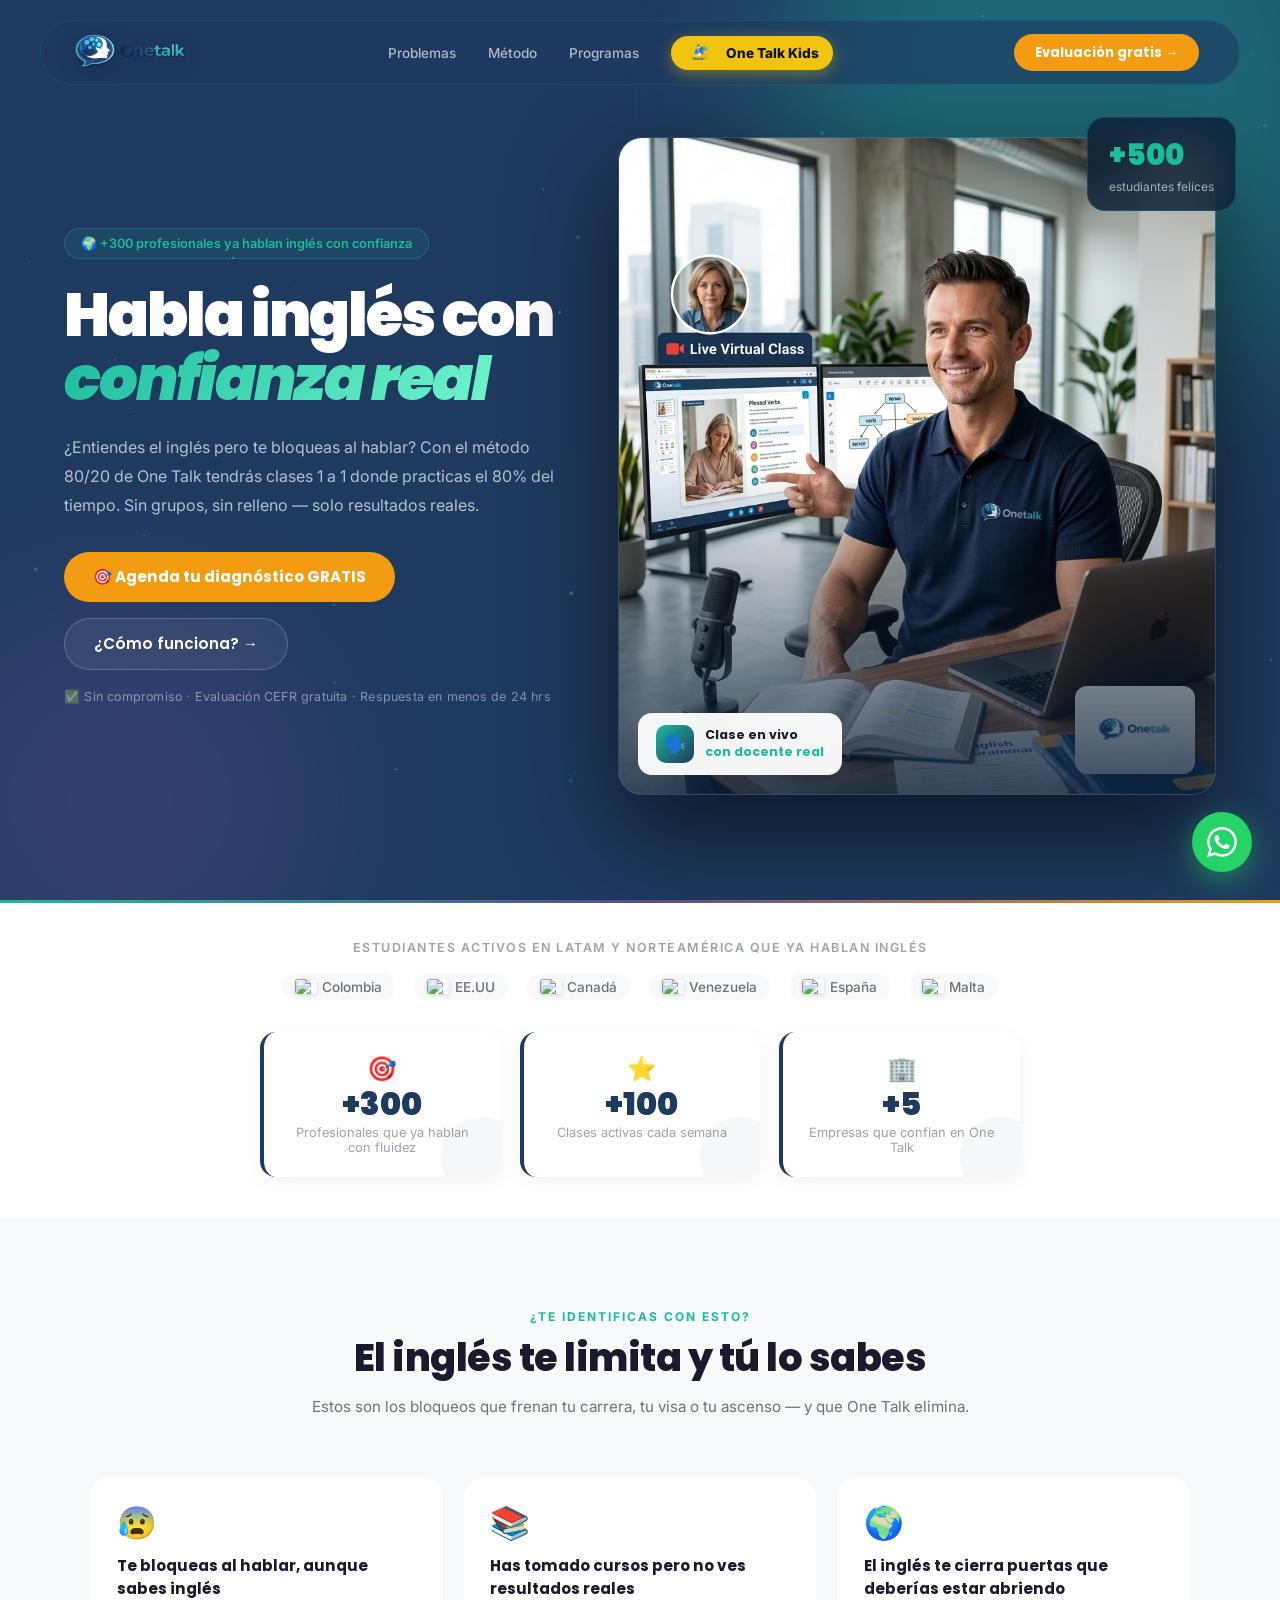
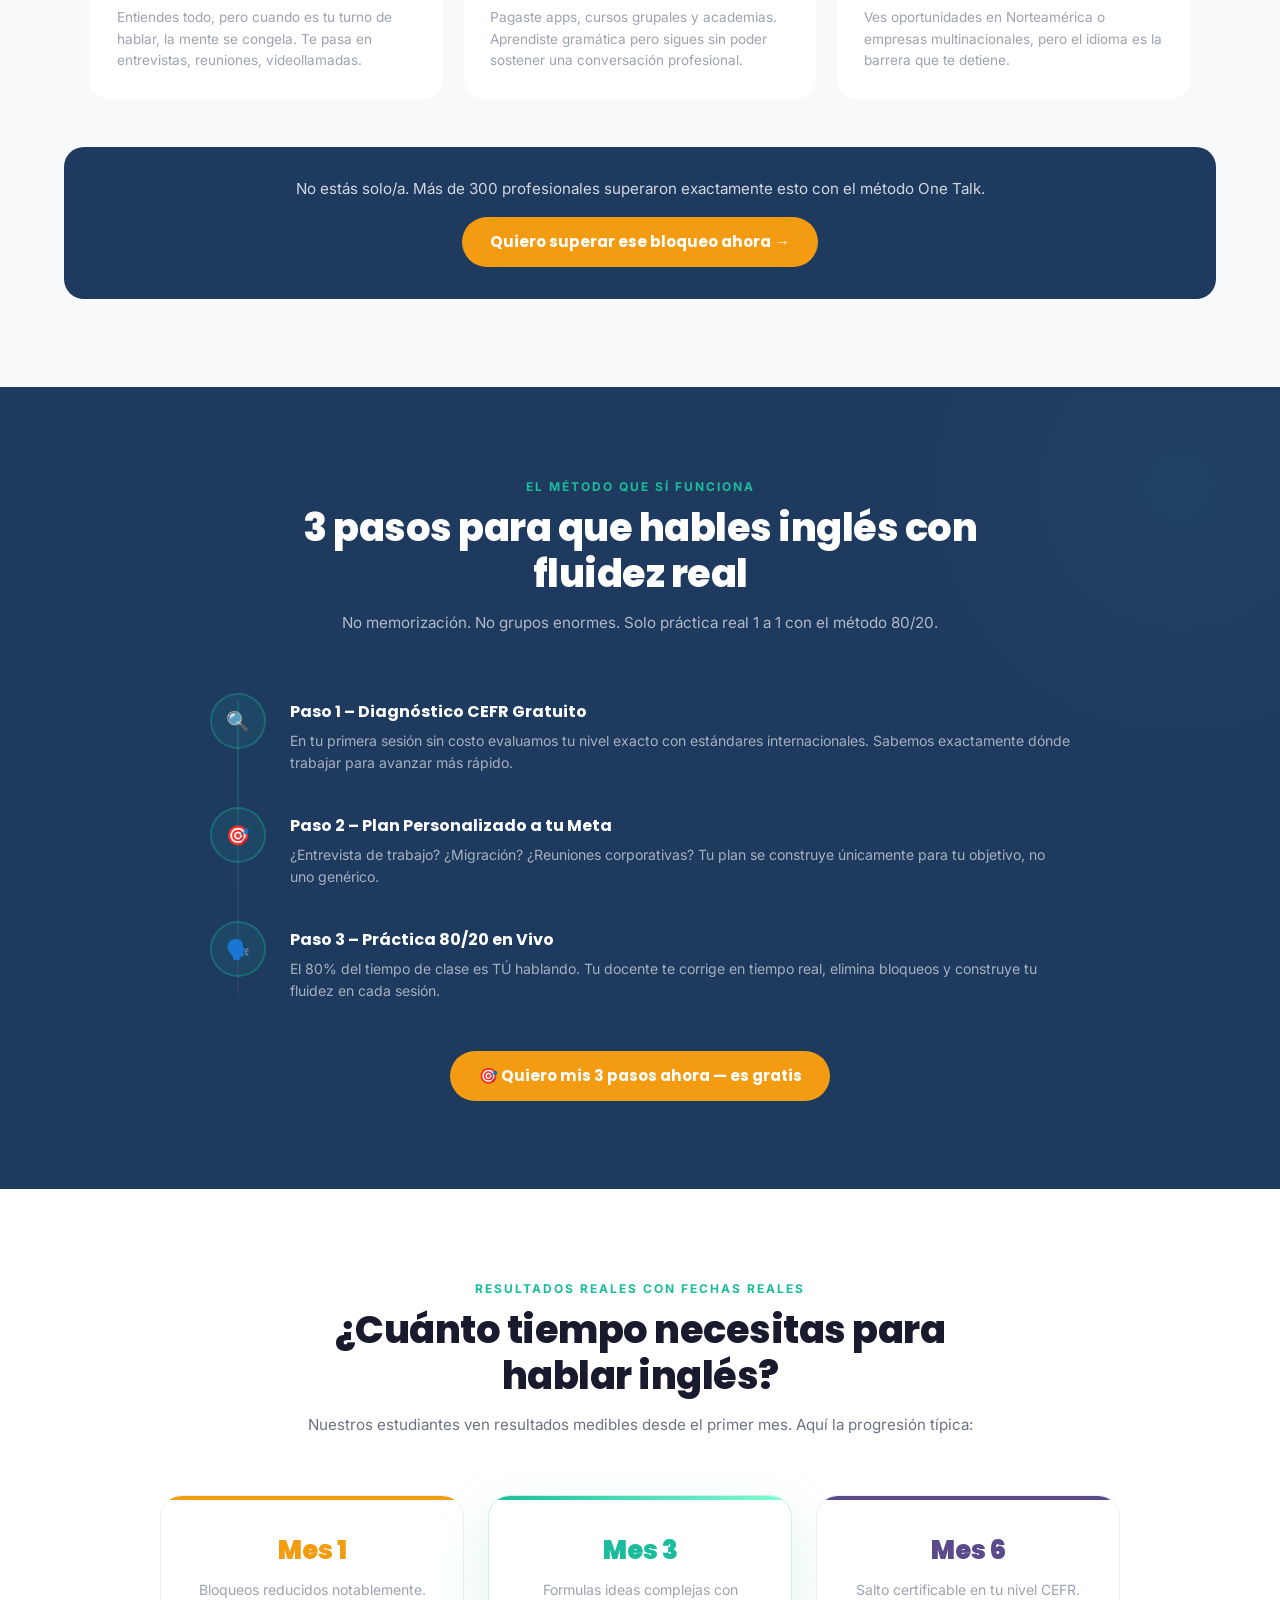
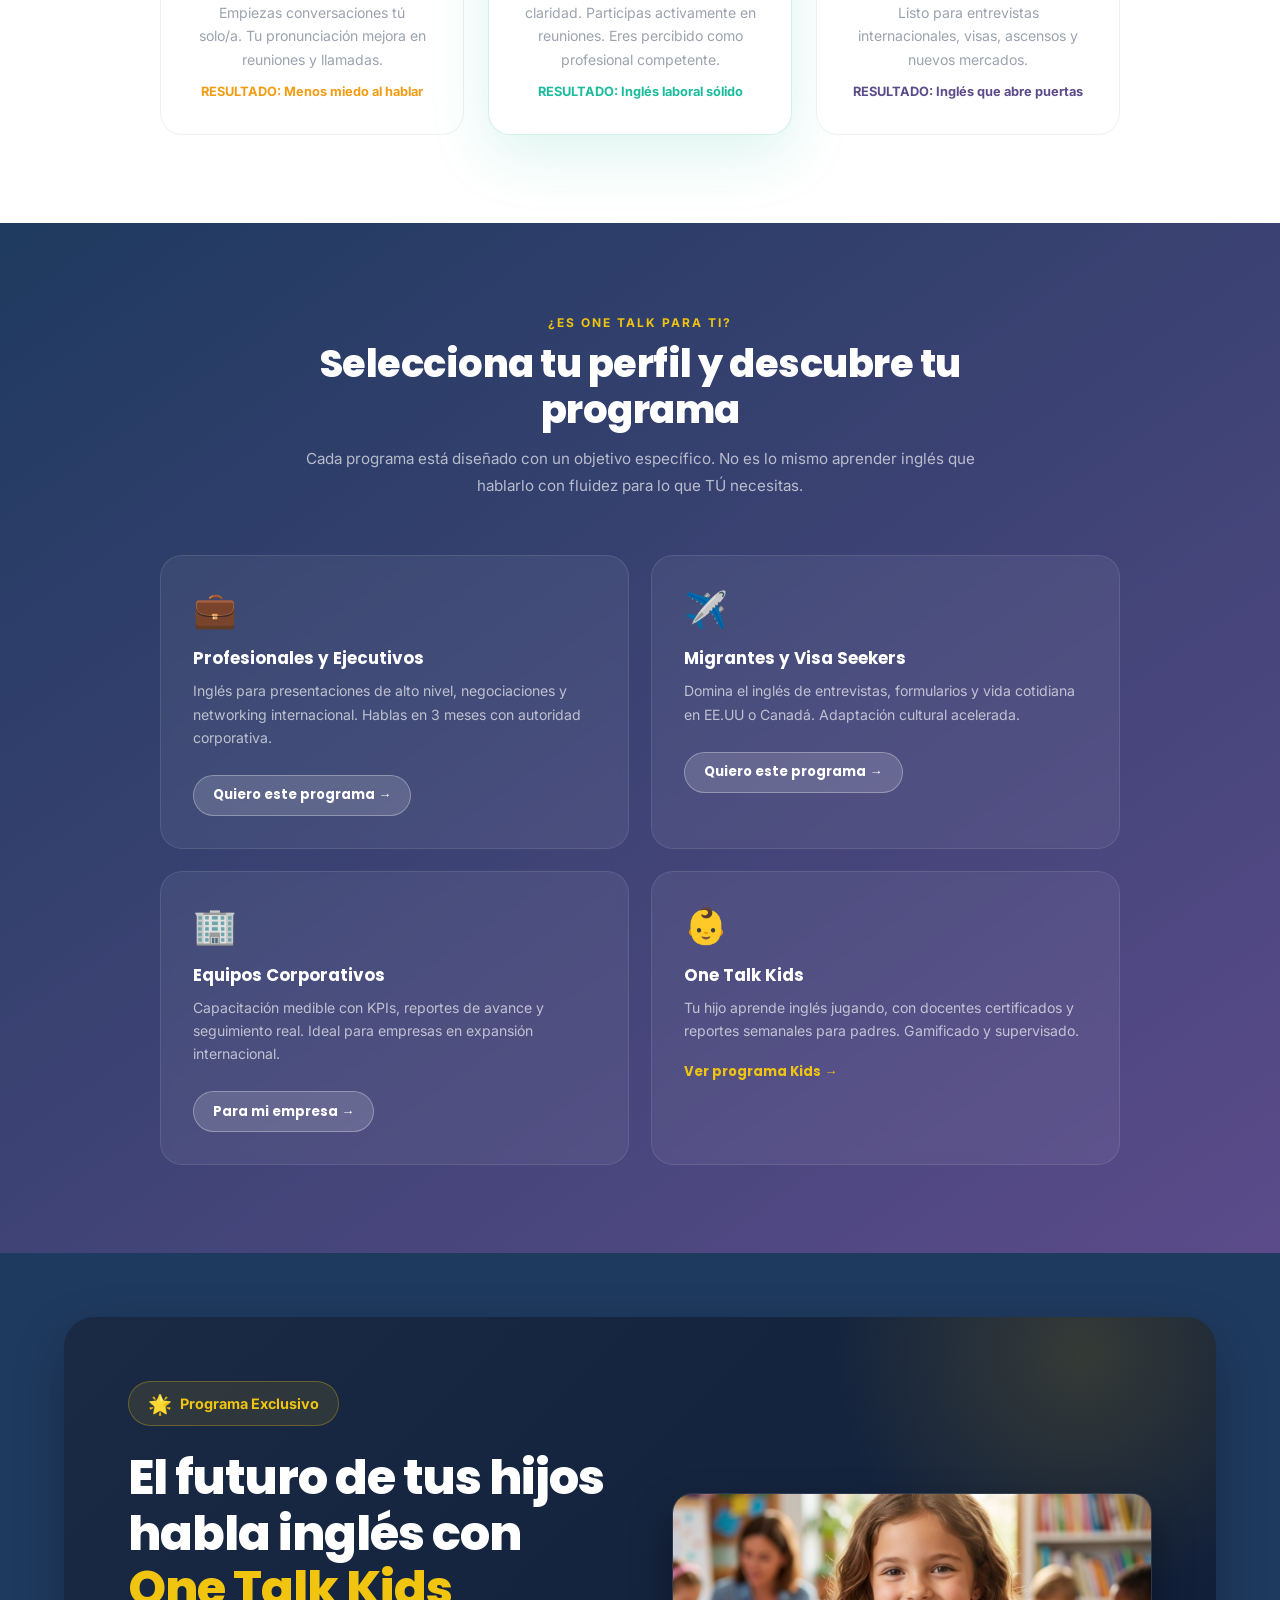
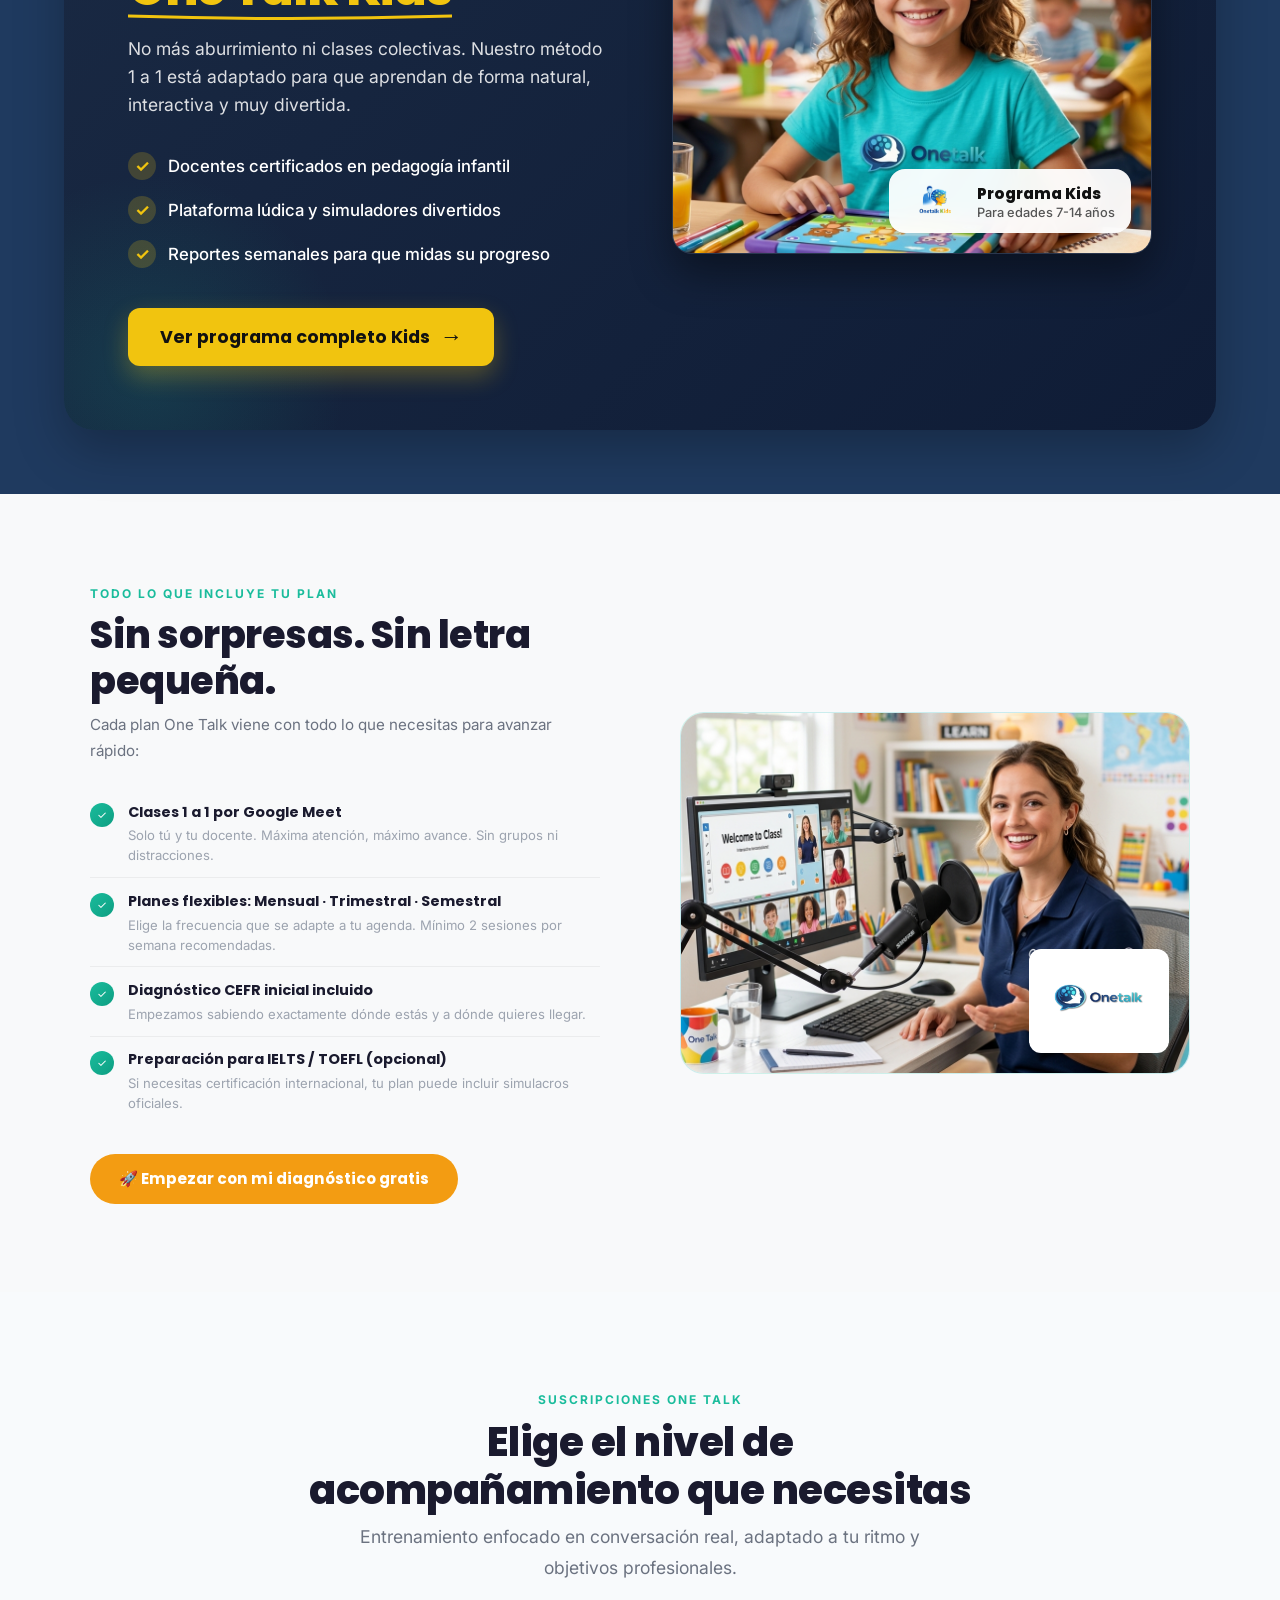
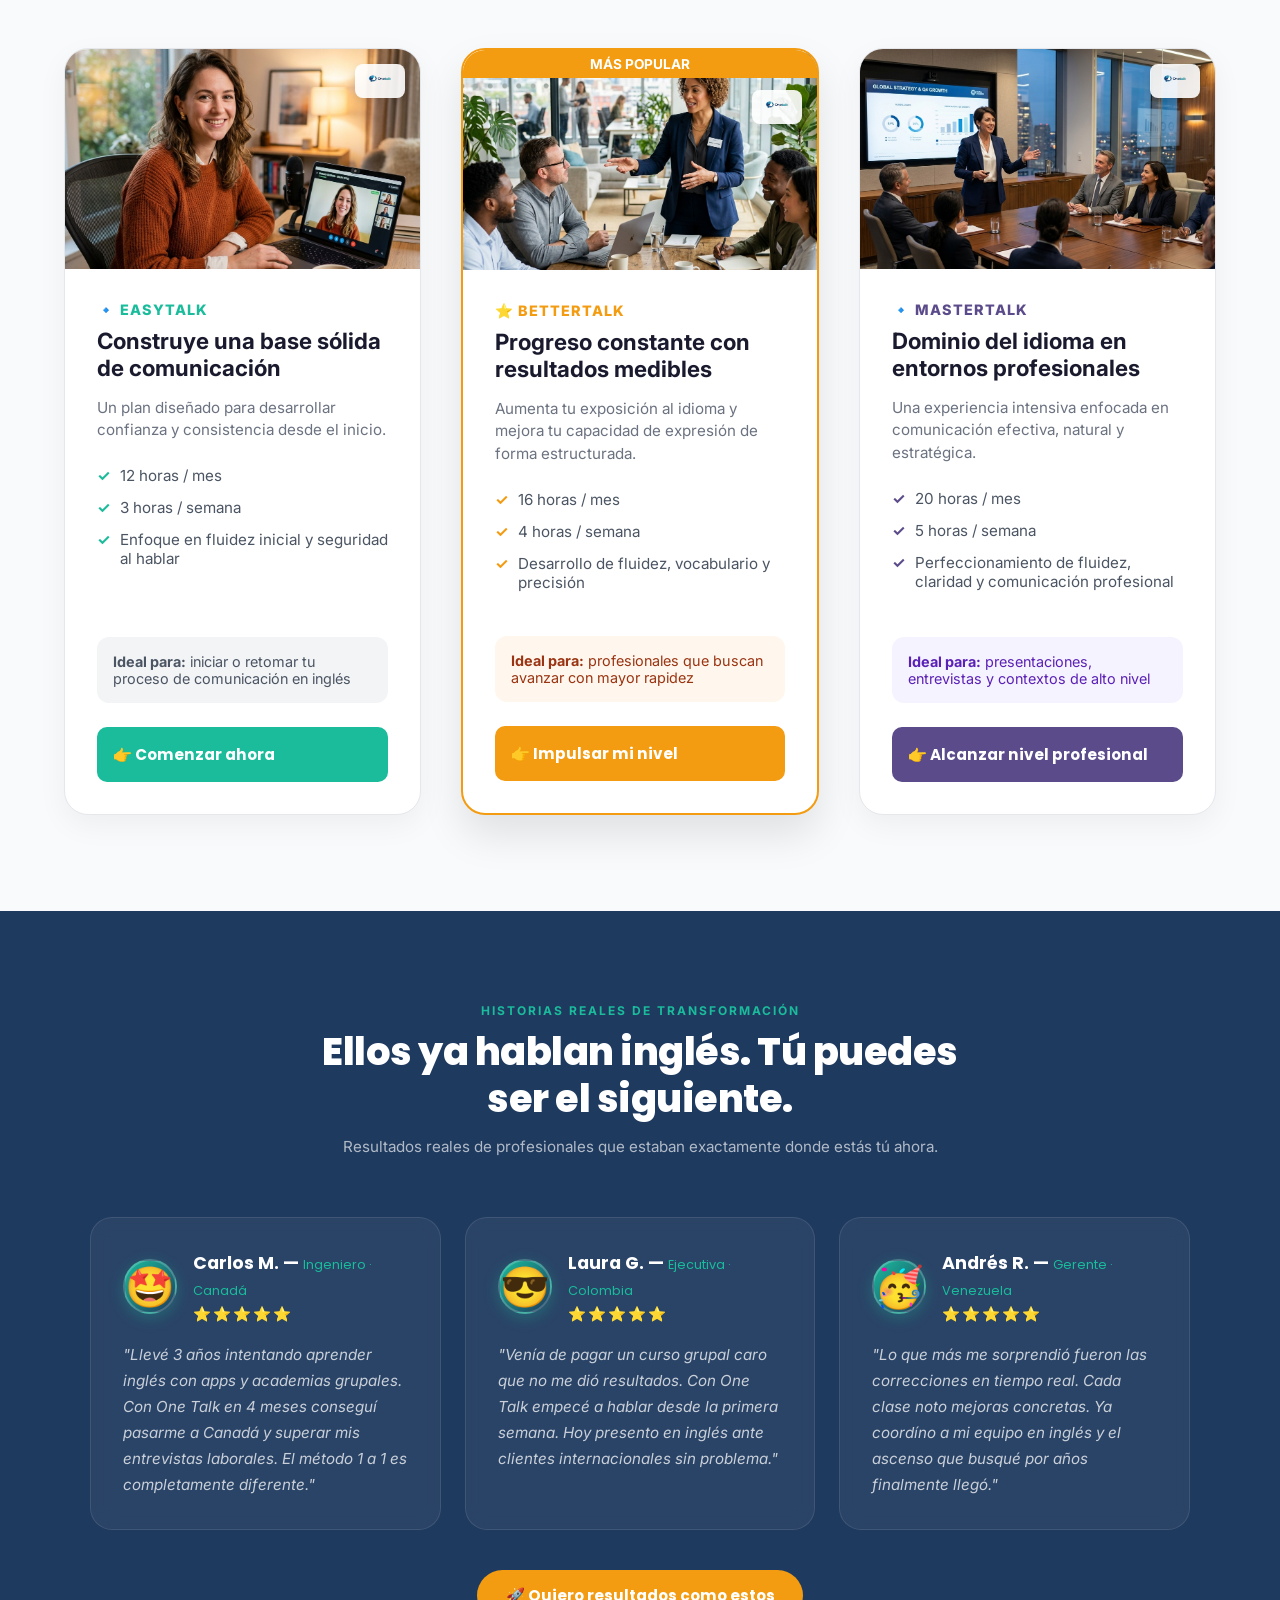
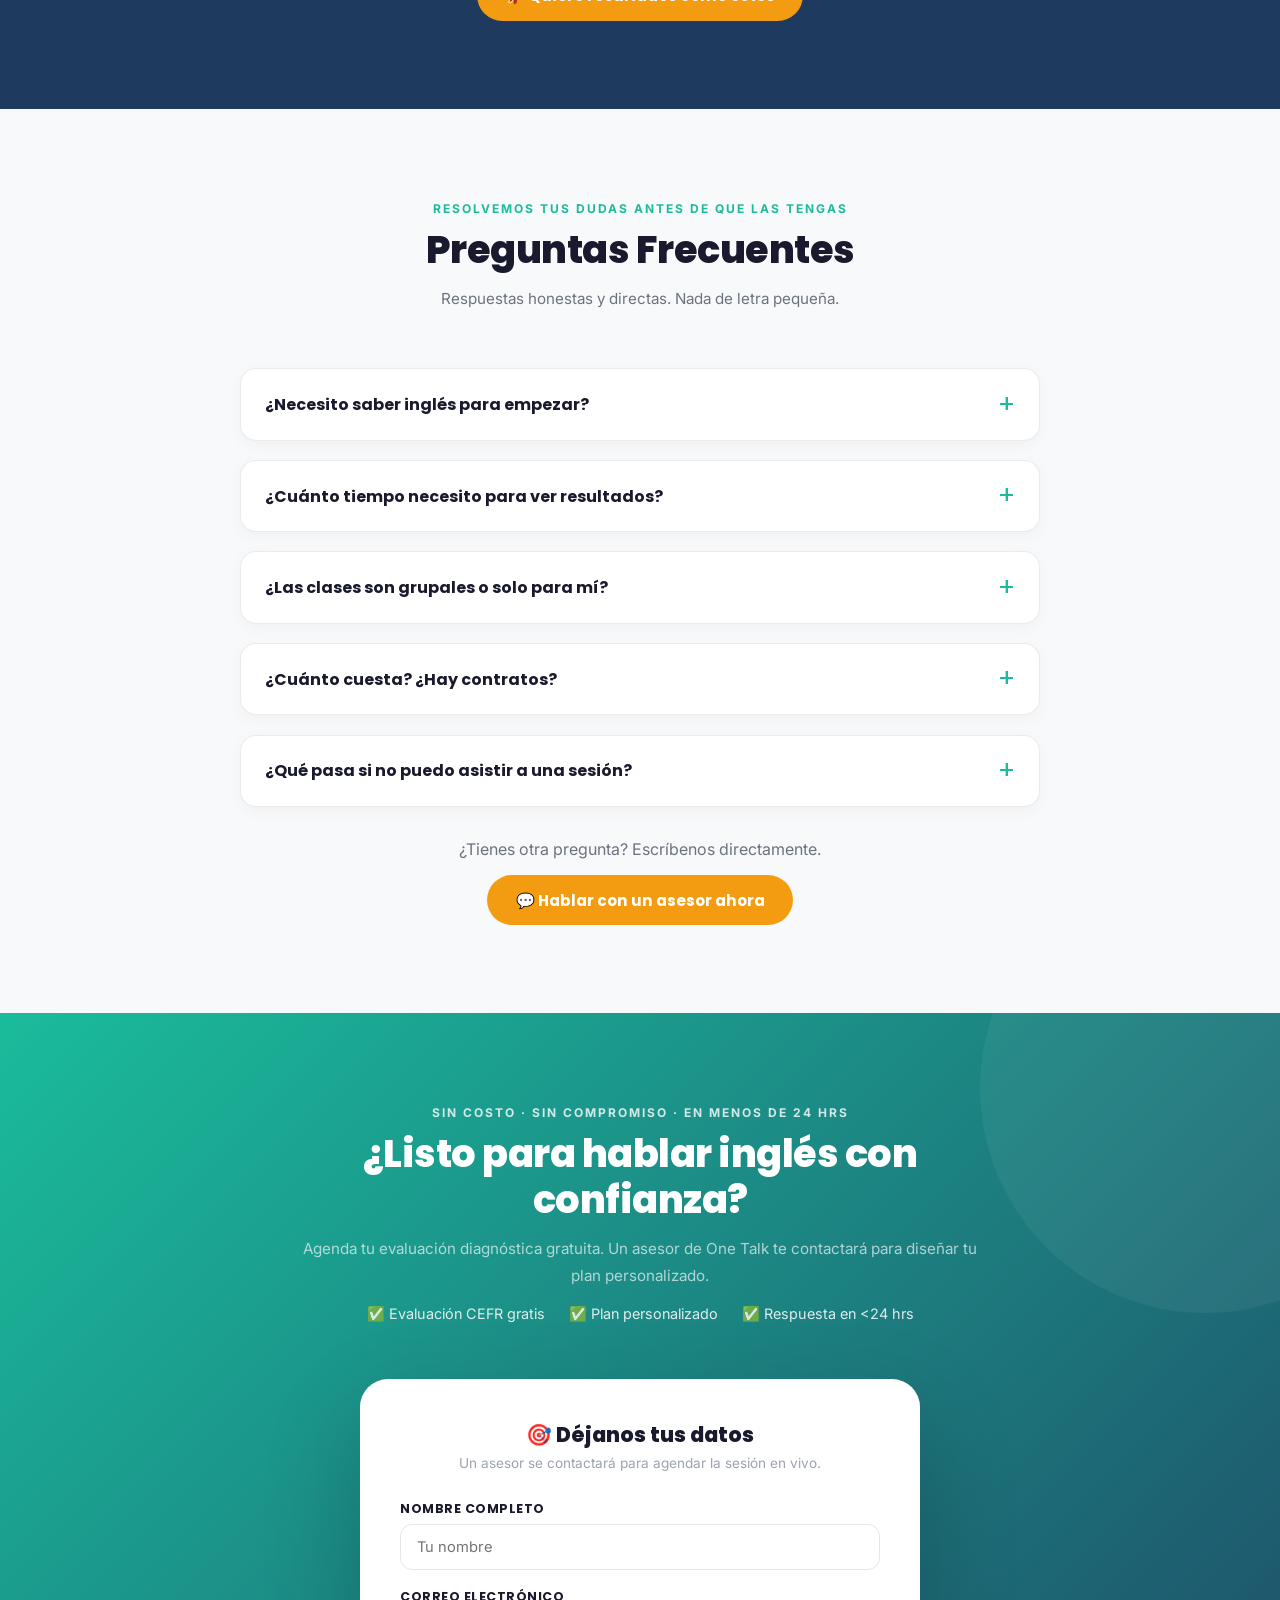
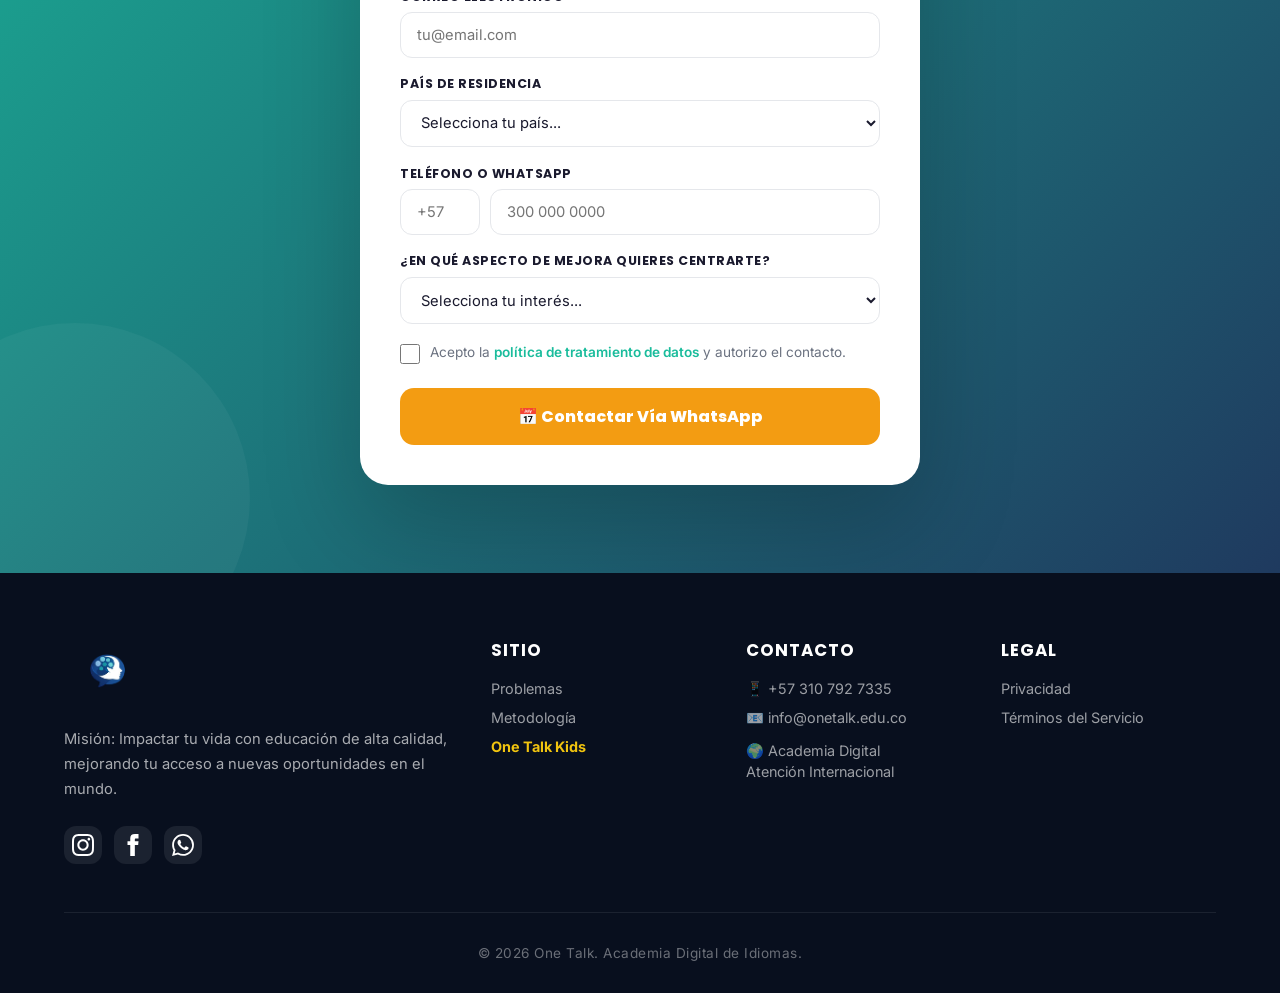
==== index.html @ 733aa48d "Actualizar enlaces y mensaje de WhatsApp" ====
<!DOCTYPE html>
<html lang="es">
<head>
<meta charset="UTF-8"/>
<meta name="viewport" content="width=device-width, initial-scale=1.0"/>
<title>One Talk | Academia de Inglés | Speak with Confidence</title>
<meta name="description" content="One Talk: Ecosistema de aprendizaje de inglés enfocado en fluidez y organización del lenguaje. Clases 1 a 1, metodología 80/20. Creado para resultados reales."/>
<meta name="keywords" content="clases de ingles online, academia de ingles, One Talk, metodo 80/20, ingles conversacional, ingles para profesionales, ingles CEFR, bilingüismo"/>
<link href="https://fonts.googleapis.com/css2?family=Poppins:wght@400;600;700;800;900&family=Inter:wght@300;400;500&display=swap" rel="stylesheet"/>
<link rel="stylesheet" href="style.css">
<style>
@keyframes pulseKids {
  0% { transform: scale(1); filter: drop-shadow(0 0 0 rgba(241,196,15,0)); }
  50% { transform: scale(1.05); filter: drop-shadow(0 0 10px rgba(241,196,15,0.6)); }
  100% { transform: scale(1); filter: drop-shadow(0 0 0 rgba(241,196,15,0)); }
}
.nav-kids-link {
  display: inline-flex !important;
  align-items: center;
  justify-content: center;
  gap: 8px;
  color: #111 !important;
  font-weight: 800 !important;
  background: #F1C40F;
  padding: 6px 14px;
  border-radius: 50px;
  text-decoration: none !important;
  animation: pulseKids 2s infinite ease-in-out;
  box-shadow: 0 4px 15px rgba(241, 196, 15, 0.4);
  transition: all 0.3s ease;
}
.nav-kids-link:hover {
  transform: scale(1.08) !important;
  animation: none;
  background: #f39c12;
}
.nav-kids-logo {
  height: 22px;
  width: auto;
  object-fit: contain;
}
</style>
</head>
<body>

<!-- PRELOADER -->
<div id="preloader">
  <div class="preloader-logo-wrap">
    <img src="imagenes/onetalk.logo.png" alt="Cargando..." class="preloader-logo" onerror="this.src='https://placehold.co/150x40/1F3A5F/FFF?text=One+Talk'">
    <div class="preloader-ring"></div>
  </div>
</div>

<div id="progress-bar"></div>
<div id="cursor-glow"></div>

<!-- NAVBAR -->
<nav id="navbar">
  <div class="nav-logo"><a href="index.html" class="nav-logo-link"><img src="imagenes/onetalk.logo.png" alt="One Talk" onerror="this.src='https://placehold.co/150x40/1F3A5F/FFF?text=One+Talk'"></a></div>
  <div class="nav-links">
    <a href="#problemas">Problemas</a>
    <a href="#metodo">Método</a>
    <a href="#audiencia">Programas</a>
    <a href="kids.html" class="nav-kids-link">
      <img src="imagenes/onetalk_kids.png" alt="Kids Logo" class="nav-kids-logo" onerror="this.style.display='none'">
      One Talk Kids
    </a>
  </div>
  <button class="nav-cta" onclick="scroll2Form()">Evaluación gratis →</button>
  <button class="hamburger" id="ham" aria-label="Menú">
    <span></span><span></span><span></span>
  </button>
</nav>

<div class="mob-menu" id="mob-menu">
  <a href="#problemas" style="display:block;color:rgba(255,255,255,.7);padding:.5rem 0;font-size:.9rem;text-decoration:none">Problemas</a>
  <a href="#metodo" style="display:block;color:rgba(255,255,255,.7);padding:.5rem 0;font-size:.9rem;text-decoration:none">Método</a>
  <a href="#audiencia" style="display:block;color:rgba(255,255,255,.7);padding:.5rem 0;font-size:.9rem;text-decoration:none">Programas</a>
  <a href="kids.html" class="nav-kids-link" style="margin-top: 0.5rem;">
    <img src="imagenes/onetalk_kids.png" alt="Kids Logo" class="nav-kids-logo" onerror="this.style.display='none'">
    One Talk Kids
  </a>
  <button class="nav-cta" style="width:100%;margin-top:1rem;padding:.8rem;font-size:.9rem;display:block;" onclick="scroll2Form(); document.getElementById('mob-menu').classList.remove('open');">Evaluación gratis →</button>
</div>

<!-- HERO -->
<section class="hero">
  <div class="hero-bg">
    <div class="hero-orb orb1"></div>
    <div class="hero-orb orb2"></div>
    <div class="hero-orb orb3"></div>
    <canvas class="particles" id="particles-canvas"></canvas>
  </div>
  <div class="hero-inner">
    <div class="hero-content r left">
      <div class="hero-badge">🌍 +300 profesionales ya hablan inglés con confianza</div>
      <h1>
        <span class="line1" id="h1-l1">Habla inglés con</span>
        <span class="line2" id="h1-l2">confianza real</span>
      </h1>
      <p class="hero-sub">¿Entiendes el inglés pero te bloqueas al hablar? Con el método 80/20 de One Talk tendrás clases 1 a 1 donde practicas el 80% del tiempo. Sin grupos, sin relleno — solo resultados reales.</p>
      <div class="hero-btns">
        <button class="btn-orange" onclick="scroll2Form()">🎯 Agenda tu diagnóstico GRATIS</button>
        <a href="#metodo" class="btn-ghost">¿Cómo funciona? →</a>
      </div>
      <p class="hero-micro">✅ Sin compromiso · Evaluación CEFR gratuita · Respuesta en menos de 24 hrs</p>
    </div>
    <div class="hero-visual r right">
      <div style="position:relative">
        <div class="hero-card-main" style="position:relative;">
          <img src="imagenes/hero_adults.png" alt="Profesor One Talk en clase interactiva corporativa" loading="lazy" style="width:100%;height:100%;object-fit:cover;display:block;">
          <div style="position:absolute;bottom:20px;right:20px;width:120px;background:rgba(255,255,255,0.9);padding:10px;border-radius:12px;backdrop-filter:blur(10px);box-shadow:0 10px 30px rgba(0,0,0,0.25);border:1px solid rgba(255,255,255,0.3)">
            <img src="imagenes/official_logo.png" style="width:100%;height:auto;object-fit:contain;">
          </div>
        </div>
        <div class="hc-badge">
          <div class="hc-b-icon">🗣️</div>
          <div class="hc-b-text">Clase en vivo<br><span>con docente real</span></div>
        </div>
        <div class="hero-float-card">
          <div class="hfc-num">+500</div>
          <div class="hfc-label">estudiantes felices</div>
        </div>
      </div>
    </div>
  </div>
</section>

<!-- SOCIAL PROOF -->
<div class="sp-bar">
  <div class="sp-label">Estudiantes activos en Latam y Norteamérica que ya hablan inglés</div>
  <div class="flags-scroll">
    <div class="flag-chip r up d1"><img src="https://flagcdn.com/w40/co.png" alt="Colombia" class="flag-img">Colombia</div>
    <div class="flag-chip r up d2"><img src="https://flagcdn.com/w40/us.png" alt="EE.UU" class="flag-img">EE.UU</div>
    <div class="flag-chip r up d3"><img src="https://flagcdn.com/w40/ca.png" alt="Canadá" class="flag-img">Canadá</div>
    <div class="flag-chip r up d4"><img src="https://flagcdn.com/w40/ve.png" alt="Venezuela" class="flag-img">Venezuela</div>
    <div class="flag-chip r up d5"><img src="https://flagcdn.com/w40/es.png" alt="España" class="flag-img">España</div>
    <div class="flag-chip r up d6"><img src="https://flagcdn.com/w40/mt.png" alt="Malta" class="flag-img">Malta</div>
  </div>
  <div class="stats-row">
    <div class="stat-card r scale d1">
      <div class="stat-icon">🎯</div>
      <div class="stat-num" data-target="300" data-prefix="+">0</div>
      <div class="stat-lbl">Profesionales que ya hablan con fluidez</div>
    </div>
    <div class="stat-card r scale d2">
      <div class="stat-icon">⭐</div>
      <div class="stat-num" data-target="100" data-prefix="+">0</div>
      <div class="stat-lbl">Clases activas cada semana</div>
    </div>
    <div class="stat-card r scale d3">
      <div class="stat-icon">🏢</div>
      <div class="stat-num" data-target="5" data-prefix="+">0</div>
      <div class="stat-lbl">Empresas que confían en One Talk</div>
    </div>
  </div>
</div>

<!-- PAIN POINTS -->
<section class="pain" id="problemas">
  <div class="sh r up">
    <div class="sh-tag">¿Te identificas con esto?</div>
    <h2>El inglés te limita y tú lo sabes</h2>
    <p>Estos son los bloqueos que frenan tu carrera, tu visa o tu ascenso — y que One Talk elimina.</p>
  </div>
  <div class="pain-grid">
    <div class="pain-card r left d1"><div class="pain-icon">😰</div><h3>Te bloqueas al hablar, aunque sabes inglés</h3><p>Entiendes todo, pero cuando es tu turno de hablar, la mente se congela. Te pasa en entrevistas, reuniones, videollamadas.</p></div>
    <div class="pain-card r up d2"><div class="pain-icon">📚</div><h3>Has tomado cursos pero no ves resultados reales</h3><p>Pagaste apps, cursos grupales y academias. Aprendiste gramática pero sigues sin poder sostener una conversación profesional.</p></div>
    <div class="pain-card r right d3"><div class="pain-icon">🌍</div><h3>El inglés te cierra puertas que deberías estar abriendo</h3><p>Ves oportunidades en Norteamérica o empresas multinacionales, pero el idioma es la barrera que te detiene.</p></div>
  </div>
  <div class="pain-cta-block r up">
    <p>No estás solo/a. Más de 300 profesionales superaron exactamente esto con el método One Talk.</p>
    <button class="btn-orange" onclick="scroll2Form()">Quiero superar ese bloqueo ahora →</button>
  </div>
</section>

<!-- METHODOLOGY -->
<section class="method" id="metodo">
  <div class="sh r up">
    <div class="sh-tag" style="color:var(--teal)">El método que sí funciona</div>
    <h2 class="white">3 pasos para que hables inglés con fluidez real</h2>
    <p class="white">No memorización. No grupos enormes. Solo práctica real 1 a 1 con el método 80/20.</p>
  </div>
  <div class="steps-wrap">
    <div class="steps-line"></div>
    <div class="step-item r left d1"><div class="step-dot">🔍</div><div class="step-body"><h3>Paso 1 – Diagnóstico CEFR Gratuito</h3><p>En tu primera sesión sin costo evaluamos tu nivel exacto con estándares internacionales. Sabemos exactamente dónde trabajar para avanzar más rápido.</p></div></div>
    <div class="step-item r left d2"><div class="step-dot">🎯</div><div class="step-body"><h3>Paso 2 – Plan Personalizado a tu Meta</h3><p>¿Entrevista de trabajo? ¿Migración? ¿Reuniones corporativas? Tu plan se construye únicamente para tu objetivo, no uno genérico.</p></div></div>
    <div class="step-item r left d3"><div class="step-dot">🗣️</div><div class="step-body"><h3>Paso 3 – Práctica 80/20 en Vivo</h3><p>El 80% del tiempo de clase es TÚ hablando. Tu docente te corrige en tiempo real, elimina bloqueos y construye tu fluidez en cada sesión.</p></div></div>
  </div>
  <div style="text-align:center;margin-top:3rem" class="r up">
    <button class="btn-orange" onclick="scroll2Form()">🎯 Quiero mis 3 pasos ahora — es gratis</button>
  </div>
</section>

<!-- RESULTS -->
<section class="results">
  <div class="sh r up">
    <div class="sh-tag">Resultados reales con fechas reales</div>
    <h2>¿Cuánto tiempo necesitas para hablar inglés?</h2>
    <p>Nuestros estudiantes ven resultados medibles desde el primer mes. Aquí la progresión típica:</p>
  </div>
  <div class="results-grid">
    <div class="rc rc1 r scale d1">
      <div class="rc-period" style="color:var(--orange)">Mes 1</div>
      <p>Bloqueos reducidos notablemente. Empiezas conversaciones tú solo/a. Tu pronunciación mejora en reuniones y llamadas.</p>
      <div style="margin-top:.8rem;font-size:.8rem;font-weight:700;color:var(--orange)">RESULTADO: Menos miedo al hablar</div>
    </div>
    <div class="rc rc2 featured r scale d2">
      <div class="rc-period" style="color:var(--teal)">Mes 3</div>
      <p>Formulas ideas complejas con claridad. Participas activamente en reuniones. Eres percibido como profesional competente.</p>
      <div style="margin-top:.8rem;font-size:.8rem;font-weight:700;color:var(--teal)">RESULTADO: Inglés laboral sólido</div>
    </div>
    <div class="rc rc3 r scale d3">
      <div class="rc-period" style="color:var(--violet)">Mes 6</div>
      <p>Salto certificable en tu nivel CEFR. Listo para entrevistas internacionales, visas, ascensos y nuevos mercados.</p>
      <div style="margin-top:.8rem;font-size:.8rem;font-weight:700;color:var(--violet)">RESULTADO: Inglés que abre puertas</div>
    </div>
  </div>
</section>

<!-- AUDIENCE -->
<section class="audience" id="audiencia">
  <div class="sh r up">
    <div class="sh-tag" style="color:var(--yellow)">¿Es One Talk para ti?</div>
    <h2 class="white">Selecciona tu perfil y descubre tu programa</h2>
    <p style="color:rgba(255,255,255,.65)">Cada programa está diseñado con un objetivo específico. No es lo mismo aprender inglés que hablarlo con fluidez para lo que TÚ necesitas.</p>
  </div>
  <div class="audience-grid">
    <div class="aud-card r left d1"><div class="aud-icon">💼</div><h3>Profesionales y Ejecutivos</h3><p>Inglés para presentaciones de alto nivel, negociaciones y networking internacional. Hablas en 3 meses con autoridad corporativa.</p><button class="aud-cta-btn" onclick="scroll2Form()">Quiero este programa →</button></div>
    <div class="aud-card r right d2"><div class="aud-icon">✈️</div><h3>Migrantes y Visa Seekers</h3><p>Domina el inglés de entrevistas, formularios y vida cotidiana en EE.UU o Canadá. Adaptación cultural acelerada.</p><button class="aud-cta-btn" onclick="scroll2Form()">Quiero este programa →</button></div>
    <div class="aud-card r left d3"><div class="aud-icon">🏢</div><h3>Equipos Corporativos</h3><p>Capacitación medible con KPIs, reportes de avance y seguimiento real. Ideal para empresas en expansión internacional.</p><button class="aud-cta-btn" onclick="scroll2Form()">Para mi empresa →</button></div>
    <div class="aud-card r right d4"><div class="aud-icon">👶</div><h3>One Talk Kids</h3><p>Tu hijo aprende inglés jugando, con docentes certificados y reportes semanales para padres. Gamificado y supervisado.</p><a href="kids.html" class="aud-link" style="color:var(--yellow);font-weight:700">Ver programa Kids →</a></div>
  </div>
</section>

<!-- KIDS PROMO -->
<section class="kids-promo" style="padding: 4rem 5%; background: linear-gradient(135deg, #1A2A44 0%, #0F1C36 100%); margin: 4rem auto; width: 90%; max-width: 1200px; border-radius: 30px; position: relative; overflow: hidden; display: flex; align-items: center; justify-content: space-between; gap: 4rem; flex-wrap: wrap; box-shadow: 0 20px 50px rgba(0,0,0,0.25);">
  <div style="position: absolute; top: -30%; right: -10%; width: 500px; height: 500px; background: radial-gradient(circle, rgba(241,196,15,0.15) 0%, rgba(241,196,15,0) 70%); border-radius: 50%; z-index: 1; pointer-events: none;"></div>
  <div style="position: absolute; bottom: -20%; left: -10%; width: 400px; height: 400px; background: radial-gradient(circle, rgba(26,188,156,0.15) 0%, rgba(26,188,156,0) 70%); border-radius: 50%; z-index: 1; pointer-events: none;"></div>
  
  <div style="flex: 1 1 400px; z-index: 2;" class="r left">
    <div style="display: inline-flex; align-items: center; gap: 8px; background: rgba(241, 196, 15, 0.1); color: #F1C40F; padding: 0.6rem 1.2rem; border-radius: 50px; font-size: 0.9rem; font-weight: 700; margin-bottom: 1.5rem; border: 1px solid rgba(241, 196, 15, 0.3);">
      <span style="font-size: 1.2rem;">🌟</span> Programa Exclusivo
    </div>
    <h2 style="color: white; font-size: clamp(2.2rem, 4vw, 3rem); margin-bottom: 1.2rem; line-height: 1.15; font-weight: 800; letter-spacing: -1px; font-family: 'Poppins', sans-serif;">
      El futuro de tus hijos habla inglés con <span style="color: #F1C40F; position: relative; display: inline-block;">One Talk Kids<svg style="position:absolute; bottom:-5px; left:0; width:100%; height:10px;" viewBox="0 0 100 10" preserveAspectRatio="none"><path d="M0 5 Q 50 10 100 5" fill="transparent" stroke="#F1C40F" stroke-width="3" stroke-linecap="round"/></svg></span>
    </h2>
    <p style="color: rgba(255, 255, 255, 0.85); font-size: 1.1rem; line-height: 1.6; margin-bottom: 2rem; font-family: 'Inter', sans-serif;">
      No más aburrimiento ni clases colectivas. Nuestro método 1 a 1 está adaptado para que aprendan de forma natural, interactiva y muy divertida.
    </p>
    <ul style="list-style: none; padding: 0; margin-bottom: 2.5rem; display: flex; flex-direction: column; gap: 1rem; font-family: 'Inter', sans-serif;">
      <li style="display: flex; align-items: center; gap: 12px; color: #fff; font-size: 1.05rem; font-weight: 500;">
        <div style="min-width: 28px; height: 28px; background: rgba(241,196,15,0.2); border-radius: 50%; display: flex; align-items: center; justify-content: center; color: #F1C40F; font-weight:bold;">✓</div>
        Docentes certificados en pedagogía infantil
      </li>
      <li style="display: flex; align-items: center; gap: 12px; color: #fff; font-size: 1.05rem; font-weight: 500;">
        <div style="min-width: 28px; height: 28px; background: rgba(241,196,15,0.2); border-radius: 50%; display: flex; align-items: center; justify-content: center; color: #F1C40F; font-weight:bold;">✓</div>
        Plataforma lúdica y simuladores divertidos
      </li>
      <li style="display: flex; align-items: center; gap: 12px; color: #fff; font-size: 1.05rem; font-weight: 500;">
        <div style="min-width: 28px; height: 28px; background: rgba(241,196,15,0.2); border-radius: 50%; display: flex; align-items: center; justify-content: center; color: #F1C40F; font-weight:bold;">✓</div>
        Reportes semanales para que midas su progreso
      </li>
    </ul>
    <a href="kids.html" style="background: #F1C40F; color: #111; box-shadow: 0 10px 25px rgba(241, 196, 15, 0.3); font-size: 1.1rem; padding: 1rem 2rem; border-radius: 12px; display: inline-flex; align-items: center; gap: 10px; transition: all 0.3s ease; text-decoration: none; font-weight: 700; font-family: 'Poppins', sans-serif;" onmouseover="this.style.transform='translateY(-3px)'; this.style.boxShadow='0 15px 30px rgba(241, 196, 15, 0.4)'" onmouseout="this.style.transform='translateY(0)'; this.style.boxShadow='0 10px 25px rgba(241, 196, 15, 0.3)'">
      Ver programa completo Kids <span style="font-size: 1.4rem; line-height: 1;">→</span>
    </a>
  </div>
  
  <div style="flex: 1 1 400px; position: relative; z-index: 2;" class="r right">
    <div style="position: relative; border-radius: 20px; overflow: hidden; box-shadow: 0 20px 40px rgba(0,0,0,0.4); border: 1px solid rgba(255,255,255,0.1);">
      <img src="imagenes/hero_kids.png" alt="Aprendizaje para niños con One Talk Kids" style="width: 100%; height: auto; display: block; object-fit: cover; aspect-ratio: 4/3; object-position: center;">
      <div style="position: absolute; bottom: 20px; right: 20px; background: rgba(255,255,255,0.95); padding: 12px 16px; border-radius: 16px; display: flex; align-items: center; gap: 12px; backdrop-filter: blur(10px); box-shadow: 0 10px 30px rgba(0,0,0,0.15);">
        <img src="imagenes/onetalk_kids.png" alt="One Talk Kids Logo" style="height: 40px; width: auto; object-fit: contain;" onerror="this.src='imagenes/logo.png'">
        <div>
          <div style="font-weight: 800; color: #111; font-size: 0.95rem; font-family: 'Poppins', sans-serif;">Programa Kids</div>
          <div style="font-size: 0.8rem; color: #555; font-weight: 500; font-family: 'Inter', sans-serif;">Para edades 7-14 años</div>
        </div>
      </div>
    </div>
  </div>
</section>

<!-- INCLUDES -->
<section class="includes">
  <div class="includes-inner">
    <div>
      <div class="sh r left" style="text-align:left;margin:0 0 0 0">
        <div class="sh-tag">Todo lo que incluye tu plan</div>
        <h2>Sin sorpresas. Sin letra pequeña.</h2>
        <p style="margin-top:.5rem;color:#6B7280">Cada plan One Talk viene con todo lo que necesitas para avanzar rápido:</p>
      </div>
      <ul class="inc-list">
        <li class="r left d1"><div class="inc-check">✓</div><div><strong>Clases 1 a 1 por Google Meet</strong><span>Solo tú y tu docente. Máxima atención, máximo avance. Sin grupos ni distracciones.</span></div></li>
        <li class="r left d2"><div class="inc-check">✓</div><div><strong>Planes flexibles: Mensual · Trimestral · Semestral</strong><span>Elige la frecuencia que se adapte a tu agenda. Mínimo 2 sesiones por semana recomendadas.</span></div></li>
        <li class="r left d3"><div class="inc-check">✓</div><div><strong>Diagnóstico CEFR inicial incluido</strong><span>Empezamos sabiendo exactamente dónde estás y a dónde quieres llegar.</span></div></li>
        <li class="r left d4"><div class="inc-check">✓</div><div><strong>Preparación para IELTS / TOEFL (opcional)</strong><span>Si necesitas certificación internacional, tu plan puede incluir simulacros oficiales.</span></div></li>
      </ul>
      <button class="btn-orange" onclick="scroll2Form()" style="margin-top:1.8rem">🚀 Empezar con mi diagnóstico gratis</button>
    </div>
    <div class="r right">
      <div class="inc-visual" style="border-radius:24px;overflow:hidden;padding:0;position:relative;">
        <img src="imagenes/online_class.png" alt="Clase de inglés personalizada One Talk" style="width:100%;height:360px;object-fit:cover;display:block;" onerror="this.src='https://images.unsplash.com/photo-1516321318423-f06f85e504b3?w=800&auto=format&fit=crop'">
        <div style="position:absolute;bottom:20px;right:20px;width:140px;background:white;padding:10px;border-radius:12px;box-shadow:0 10px 30px rgba(0,0,0,0.15)">
          <img src="imagenes/official_logo.png" style="width:100%;height:auto;object-fit:contain;">
        </div>
      </div>
    </div>
  </div>
</section>

<!-- SUBSCRIPTIONS -->
<section class="subscriptions" id="suscripciones" style="padding: 6rem 5%; background: #F8FAFC; text-align: center;">
  <div class="sh r up" style="margin-bottom: 4rem;">
    <div class="sh-tag" style="color: var(--teal)">Suscripciones One Talk</div>
    <h2 style="color: var(--dark); font-size: 2.5rem;">Elige el nivel de acompañamiento que necesitas</h2>
    <p style="color: #6B7280; font-size: 1.1rem; max-width: 600px; margin: 0.5rem auto 0;">Entrenamiento enfocado en conversación real, adaptado a tu ritmo y objetivos profesionales.</p>
  </div>
  
  <div style="display: grid; grid-template-columns: repeat(auto-fit, minmax(320px, 1fr)); gap: 2.5rem; max-width: 1200px; margin: 0 auto;">
    
    <!-- EasyTalk -->
    <div class="plan-card r scale" style="background: white; border-radius: 24px; overflow: hidden; box-shadow: 0 10px 30px rgba(0,0,0,0.05); border: 1px solid #E5E7EB; text-align: left; display: flex; flex-direction: column;">
      <div style="position: relative; height: 220px;">
        <img src="imagenes/easytalk_plan.png" alt="EasyTalk Plan" style="width: 100%; height: 100%; object-fit: cover;">
        <div style="position: absolute; top: 15px; right: 15px; background: rgba(255,255,255,0.9); padding: 5px 10px; border-radius: 8px; box-shadow: 0 4px 10px rgba(0,0,0,0.1)">
          <img src="imagenes/official_logo.png" style="height: 20px; width: auto;">
        </div>
      </div>
      <div style="padding: 2rem; flex: 1; display: flex; flex-direction: column;">
        <div style="color: var(--teal); font-weight: 800; font-size: 0.9rem; letter-spacing: 1px; text-transform: uppercase;">🔹 EasyTalk</div>
        <h3 style="font-size: 1.4rem; color: var(--dark); margin: 0.5rem 0 1rem;">Construye una base sólida de comunicación</h3>
        <p style="color: #6B7280; font-size: 0.95rem; margin-bottom: 1.5rem; line-height: 1.5;">Un plan diseñado para desarrollar confianza y consistencia desde el inicio.</p>
        <ul style="list-style: none; padding: 0; margin-bottom: 2rem; flex: 1;">
          <li style="display: flex; align-items: flex-start; gap: 10px; margin-bottom: 0.8rem; color: #4B5563; font-size: 0.95rem;">
            <span style="color: var(--teal); font-weight: bold;">✓</span> 12 horas / mes
          </li>
          <li style="display: flex; align-items: flex-start; gap: 10px; margin-bottom: 0.8rem; color: #4B5563; font-size: 0.95rem;">
            <span style="color: var(--teal); font-weight: bold;">✓</span> 3 horas / semana
          </li>
          <li style="display: flex; align-items: flex-start; gap: 10px; margin-bottom: 0.8rem; color: #4B5563; font-size: 0.95rem;">
            <span style="color: var(--teal); font-weight: bold;">✓</span> Enfoque en fluidez inicial y seguridad al hablar
          </li>
        </ul>
        <div style="background: #F3F4F6; padding: 1rem; border-radius: 12px; margin-bottom: 1.5rem; font-size: 0.9rem; color: #4B5563;">
          <strong>Ideal para:</strong> iniciar o retomar tu proceso de comunicación en inglés
        </div>
        <button class="btn-orange" onclick="document.getElementById('cf-target').value='Adultos y Profesionales'; scroll2Form();" style="width: 100%; text-align: center; background: var(--teal); color: white; border: none; padding: 1rem; border-radius: 10px; font-weight: 700; cursor: pointer;">👉 Comenzar ahora</button>
      </div>
    </div>
    
    <!-- BetterTalk -->
    <div class="plan-card featured r scale" style="background: white; border-radius: 24px; overflow: hidden; box-shadow: 0 20px 40px rgba(0,0,0,0.1); border: 2px solid var(--orange); text-align: left; display: flex; flex-direction: column; transform: translateY(-10px);">
      <div style="position: relative; height: 220px;">
        <div style="position: absolute; top: 0; left: 0; width: 100%; background: var(--orange); color: white; text-align: center; font-weight: 700; font-size: 0.85rem; padding: 6px 0; z-index: 2;">MÁS POPULAR</div>
        <img src="imagenes/bettertalk_plan.png" alt="BetterTalk Plan" style="width: 100%; height: 100%; object-fit: cover;">
        <div style="position: absolute; top: 40px; right: 15px; background: rgba(255,255,255,0.9); padding: 5px 10px; border-radius: 8px; box-shadow: 0 4px 10px rgba(0,0,0,0.1)">
          <img src="imagenes/official_logo.png" style="height: 20px; width: auto;">
        </div>
      </div>
      <div style="padding: 2rem; flex: 1; display: flex; flex-direction: column;">
        <div style="color: var(--orange); font-weight: 800; font-size: 0.9rem; letter-spacing: 1px; text-transform: uppercase;">⭐ BetterTalk</div>
        <h3 style="font-size: 1.4rem; color: var(--dark); margin: 0.5rem 0 1rem;">Progreso constante con resultados medibles</h3>
        <p style="color: #6B7280; font-size: 0.95rem; margin-bottom: 1.5rem; line-height: 1.5;">Aumenta tu exposición al idioma y mejora tu capacidad de expresión de forma estructurada.</p>
        <ul style="list-style: none; padding: 0; margin-bottom: 2rem; flex: 1;">
          <li style="display: flex; align-items: flex-start; gap: 10px; margin-bottom: 0.8rem; color: #4B5563; font-size: 0.95rem;">
            <span style="color: var(--orange); font-weight: bold;">✓</span> 16 horas / mes
          </li>
          <li style="display: flex; align-items: flex-start; gap: 10px; margin-bottom: 0.8rem; color: #4B5563; font-size: 0.95rem;">
            <span style="color: var(--orange); font-weight: bold;">✓</span> 4 horas / semana
          </li>
          <li style="display: flex; align-items: flex-start; gap: 10px; margin-bottom: 0.8rem; color: #4B5563; font-size: 0.95rem;">
            <span style="color: var(--orange); font-weight: bold;">✓</span> Desarrollo de fluidez, vocabulario y precisión
          </li>
        </ul>
        <div style="background: #FFF7ED; padding: 1rem; border-radius: 12px; margin-bottom: 1.5rem; font-size: 0.9rem; color: #9A3412;">
          <strong>Ideal para:</strong> profesionales que buscan avanzar con mayor rapidez
        </div>
        <button class="btn-orange" onclick="document.getElementById('cf-target').value='Adultos y Profesionales'; scroll2Form();" style="width: 100%; text-align: center; border: none; padding: 1rem; border-radius: 10px; font-weight: 700; cursor: pointer;">👉 Impulsar mi nivel</button>
      </div>
    </div>
    
    <!-- MasterTalk -->
    <div class="plan-card r scale" style="background: white; border-radius: 24px; overflow: hidden; box-shadow: 0 10px 30px rgba(0,0,0,0.05); border: 1px solid #E5E7EB; text-align: left; display: flex; flex-direction: column;">
      <div style="position: relative; height: 220px;">
        <img src="imagenes/mastertalk_plan.png" alt="MasterTalk Plan" style="width: 100%; height: 100%; object-fit: cover;">
        <div style="position: absolute; top: 15px; right: 15px; background: rgba(255,255,255,0.9); padding: 5px 10px; border-radius: 8px; box-shadow: 0 4px 10px rgba(0,0,0,0.1)">
          <img src="imagenes/official_logo.png" style="height: 20px; width: auto;">
        </div>
      </div>
      <div style="padding: 2rem; flex: 1; display: flex; flex-direction: column;">
        <div style="color: var(--violet); font-weight: 800; font-size: 0.9rem; letter-spacing: 1px; text-transform: uppercase;">🔹 MasterTalk</div>
        <h3 style="font-size: 1.4rem; color: var(--dark); margin: 0.5rem 0 1rem;">Dominio del idioma en entornos profesionales</h3>
        <p style="color: #6B7280; font-size: 0.95rem; margin-bottom: 1.5rem; line-height: 1.5;">Una experiencia intensiva enfocada en comunicación efectiva, natural y estratégica.</p>
        <ul style="list-style: none; padding: 0; margin-bottom: 2rem; flex: 1;">
          <li style="display: flex; align-items: flex-start; gap: 10px; margin-bottom: 0.8rem; color: #4B5563; font-size: 0.95rem;">
            <span style="color: var(--violet); font-weight: bold;">✓</span> 20 horas / mes
          </li>
          <li style="display: flex; align-items: flex-start; gap: 10px; margin-bottom: 0.8rem; color: #4B5563; font-size: 0.95rem;">
            <span style="color: var(--violet); font-weight: bold;">✓</span> 5 horas / semana
          </li>
          <li style="display: flex; align-items: flex-start; gap: 10px; margin-bottom: 0.8rem; color: #4B5563; font-size: 0.95rem;">
            <span style="color: var(--violet); font-weight: bold;">✓</span> Perfeccionamiento de fluidez, claridad y comunicación profesional
          </li>
        </ul>
        <div style="background: #F5F3FF; padding: 1rem; border-radius: 12px; margin-bottom: 1.5rem; font-size: 0.9rem; color: #5B21B6;">
          <strong>Ideal para:</strong> presentaciones, entrevistas y contextos de alto nivel
        </div>
        <button class="btn-orange" onclick="document.getElementById('cf-target').value='Adultos y Profesionales'; scroll2Form();" style="width: 100%; text-align: center; background: var(--violet); color: white; border: none; padding: 1rem; border-radius: 10px; font-weight: 700; cursor: pointer;">👉 Alcanzar nivel profesional</button>
      </div>
    </div>

  </div>
</section>

<!-- TESTIMONIALS -->
<section class="testimonials" id="recomendaciones">
  <div class="sh r up">
    <div class="sh-tag">Historias reales de transformación</div>
    <h2 class="white">Ellos ya hablan inglés. Tú puedes ser el siguiente.</h2>
    <p class="white">Resultados reales de profesionales que estaban exactamente donde estás tú ahora.</p>
  </div>
  <div class="test-grid">
    <div class="test-card r scale d1">
      <div class="test-header">
        <div class="test-face">🤩</div>
        <div class="test-info">
          <h4>Carlos M. — <span style="font-size:.8rem;color:var(--teal);font-weight:400">Ingeniero · Canadá</span></h4>
          <div class="test-stars">⭐⭐⭐⭐⭐</div>
        </div>
      </div>
      <p>"Llevé 3 años intentando aprender inglés con apps y academias grupales. Con One Talk en 4 meses conseguí pasarme a Canadá y superar mis entrevistas laborales. El método 1 a 1 es completamente diferente."</p>
    </div>
    <div class="test-card r scale d2">
      <div class="test-header">
        <div class="test-face">😎</div>
        <div class="test-info">
          <h4>Laura G. — <span style="font-size:.8rem;color:var(--teal);font-weight:400">Ejecutiva · Colombia</span></h4>
          <div class="test-stars">⭐⭐⭐⭐⭐</div>
        </div>
      </div>
      <p>"Venía de pagar un curso grupal caro que no me dió resultados. Con One Talk empecé a hablar desde la primera semana. Hoy presento en inglés ante clientes internacionales sin problema."</p>
    </div>
    <div class="test-card r scale d3">
      <div class="test-header">
        <div class="test-face">🥳</div>
        <div class="test-info">
          <h4>Andrés R. — <span style="font-size:.8rem;color:var(--teal);font-weight:400">Gerente · Venezuela</span></h4>
          <div class="test-stars">⭐⭐⭐⭐⭐</div>
        </div>
      </div>
      <p>"Lo que más me sorprendió fueron las correcciones en tiempo real. Cada clase noto mejoras concretas. Ya coordíno a mi equipo en inglés y el ascenso que busqué por años finalmente llegó."</p>
    </div>
  </div>
  <div style="text-align:center;margin-top:2.5rem" class="r up">
    <button class="btn-orange" onclick="scroll2Form()">🚀 Quiero resultados como estos</button>
  </div>
</section>

<!-- FAQ -->
<section class="faq" id="faq">
  <div class="sh r up">
    <div class="sh-tag">Resolvemos tus dudas antes de que las tengas</div>
    <h2>Preguntas Frecuentes</h2>
    <p>Respuestas honestas y directas. Nada de letra pequeña.</p>
  </div>
  <div class="faq-list r up">
    <details class="faq-item">
      <summary class="faq-question">¿Necesito saber inglés para empezar?</summary>
      <div class="faq-answer">Para nada. Empezamos con un diagnóstico CEFR gratuito para ubicarte en tu nivel real. Trabajamos desde A1 hasta C1+. Lo importante no es dónde empiezas, sino a dónde quieres llegar.</div>
    </details>
    <details class="faq-item">
      <summary class="faq-question">¿Cuánto tiempo necesito para ver resultados?</summary>
      <div class="faq-answer">La mayoría de nuestros estudiantes nota mejoras reales desde las primeras 2 semanas. Con 2-3 sesiones por semana, en el primer mes ya reduces bloqueos significativamente. En 3 meses, hablas con soltura profesional.</div>
    </details>
    <details class="faq-item">
      <summary class="faq-question">¿Las clases son grupales o solo para mí?</summary>
      <div class="faq-answer">Son 100% individuales. Solo tú y tu docente. El 80% del tiempo de clase eres tú hablando, no escuchando. Eso es exactamente por qué el método funciona cuando los demás no.</div>
    </details>
    <details class="faq-item">
      <summary class="faq-question">¿Cuánto cuesta? ¿Hay contratos?</summary>
      <div class="faq-answer">Ofrecemos planes mensuales, trimestrales y semestrales sin contratos forzosos. El primer diagnóstico es completamente gratis. Escríbenos por WhatsApp y te enviamos los precios según tu objetivo.</div>
    </details>
    <details class="faq-item">
      <summary class="faq-question">¿Qué pasa si no puedo asistir a una sesión?</summary>
      <div class="faq-answer">Coordinamos con tu agenda. Si necesitas reprogramar, lo hacemos sin problema. Nuestro objetivo es que avances, no que pierdas clases. La flexibilidad es parte del servicio.</div>
    </details>
  </div>
  <div style="text-align:center;margin-top:2rem" class="r up">
    <p style="color:#6B7280;margin-bottom:1rem">¿Tienes otra pregunta? Escríbenos directamente.</p>
    <a href="https://wa.me/573107927335?text=Hola%2C%20quiero%20agendar%20mi%20clase%20de%20cortes%C3%ADa%20de%20onetalk%20y%20recibir%20una%20propuesta%20acad%C3%A9mica%20adaptada%20a%20mi%20nivel%2C%20horario%20y%20presupuesto" target="_blank" class="btn-orange" style="display:inline-flex">💬 Hablar con un asesor ahora</a>
  </div>
</section>

<!-- FORM -->
<section class="form-sec" id="form-section">
  <div class="sh r up">
    <div class="sh-tag" style="color:rgba(255,255,255,.8)">Sin costo · Sin compromiso · En menos de 24 hrs</div>
    <h2 class="white">¿Listo para hablar inglés con confianza?</h2>
    <p class="white">Agenda tu evaluación diagnóstica gratuita. Un asesor de One Talk te contactará para diseñar tu plan personalizado.</p>
    <div style="display:flex;gap:1.5rem;justify-content:center;flex-wrap:wrap;margin-top:1rem" class="r up">
      <div style="color:rgba(255,255,255,.85);font-size:.9rem">✅ Evaluación CEFR gratis</div>
      <div style="color:rgba(255,255,255,.85);font-size:.9rem">✅ Plan personalizado</div>
      <div style="color:rgba(255,255,255,.85);font-size:.9rem">✅ Respuesta en &lt;24 hrs</div>
    </div>
  </div>
  <div class="form-card r scale">
    <form id="lead-form">
      <div class="fc-header">
        <h3>🎯 Déjanos tus datos</h3>
        <p>Un asesor se contactará para agendar la sesión en vivo.</p>
      </div>
      <div class="fg"><label>Nombre completo</label><input type="text" id="cf-name" name="name" autocomplete="name" placeholder="Tu nombre" required/></div>
      <div class="fg"><label>Correo electrónico</label><input type="email" id="cf-email" name="email" autocomplete="email" placeholder="tu@email.com" required/></div>
      <div class="fg">
        <label>País de residencia</label>
        <select id="cf-country" name="country" autocomplete="country-name" required>
          <option value="">Selecciona tu país...</option>
          <option value="Colombia" data-code="+57">Colombia</option>
          <option value="Estados Unidos" data-code="+1">Estados Unidos</option>
          <option value="Canadá" data-code="+1">Canadá</option>
          <option value="México" data-code="+52">México</option>
          <option value="España" data-code="+34">España</option>
          <option value="Venezuela" data-code="+58">Venezuela</option>
          <option value="Perú" data-code="+51">Perú</option>
          <option value="Chile" data-code="+56">Chile</option>
          <option value="Argentina" data-code="+54">Argentina</option>
          <option value="Ecuador" data-code="+593">Ecuador</option>
          <option value="Otro" data-code="">Otro país</option>
        </select>
      </div>
      <div class="fg">
        <label>Teléfono o WhatsApp</label>
        <div style="display:flex;gap:10px;">
          <input type="text" id="cf-indicativo" name="prefix" autocomplete="off" placeholder="+57" style="width:80px;" readonly required/>
          <input type="tel" id="cf-phone" name="phone" autocomplete="tel-national" placeholder="300 000 0000" style="flex:1;" required/>
        </div>
      </div>
      <div class="fg">
        <label>¿En qué aspecto de mejora quieres centrarte?</label>
        <select id="cf-target" required>
          <option value="">Selecciona tu interés...</option>
          <option value="Adultos y Profesionales">Adultos Profesionales / Networking</option>
          <option value="Migración">Inglés de Migración y Entrevistas</option>
          <option value="Servicios Empresariales">Equipos Corporativos</option>
        </select>
      </div>
      <div class="fg-checkbox">
        <input type="checkbox" id="cf-privacy" required />
        <label for="cf-privacy">Acepto la <a href="#" id="open-privacy-modal">política de tratamiento de datos</a> y autorizo el contacto.</label>
      </div>
      <button type="submit" class="btn-form">📅 Contactar Vía WhatsApp</button>
    </form>
    <div class="success-box" id="success-box">
      <div class="s-icon">💬</div>
      <h3>Generando tu enlace seguro...</h3>
      <p>Tus datos han sido registrados en tu dispositivo. Vamos a abrir WhatsApp para procesarlos con nuestro equipo comercial y continuar tu proceso de registro.</p>
      <a href="#" id="btn-wa-success" class="btn-wa-s" target="_blank">💬 Continuar a WhatsApp Web</a>
      <button type="button" class="btn-ghost" id="btn-reset-form" style="display:block;margin:15px auto 0;color:var(--dark);border-color:#ccc;background:#f8f9fa;">↻ Enviar otra respuesta</button>
    </div>
  </div>
</section>

<!-- FOOTER -->
<footer>
  <div class="footer-grid">
    <div>
      <div class="f-logo"><img src="imagenes/logo.png" alt="One Talk" onerror="this.src='https://placehold.co/150x40/1ABC9C/1F3A5F?text=One+Talk'"></div>
      <p class="f-tagline">Misión: Impactar tu vida con educación de alta calidad, mejorando tu acceso a nuevas oportunidades en el mundo.</p>
      <div style="display:flex;gap:12px;margin-top:10px;">
        <a href="https://www.instagram.com/fluentspeakingclub?igsh=MXA4YXN4OXA0cGU0Mw==" target="_blank" class="social-icon" aria-label="Instagram"><svg viewBox="0 0 24 24"><path d="M12 2.163c3.204 0 3.584.012 4.85.07 3.252.148 4.771 1.691 4.919 4.919.058 1.265.069 1.645.069 4.849 0 3.205-.012 3.584-.069 4.849-.149 3.225-1.664 4.771-4.919 4.919-1.266.058-1.644.07-4.85.07-3.204 0-3.584-.012-4.849-.07-3.26-.149-4.771-1.699-4.919-4.92-.058-1.265-.07-1.644-.07-4.849 0-3.204.013-3.583.07-4.849.149-3.227 1.664-4.771 4.919-4.919 1.266-.057 1.645-.069 4.849-.069zm0-2.163c-3.259 0-3.667.014-4.947.072-4.358.2-6.78 2.618-6.98 6.98-.059 1.281-.073 1.689-.073 4.948 0 3.259.014 3.668.072 4.948.2 4.358 2.618 6.78 6.98 6.98 1.281.058 1.689.072 4.948.072 3.259 0 3.668-.014 4.948-.072 4.354-.2 6.782-2.618 6.979-6.98.059-1.28.073-1.689.073-4.948 0-3.259-.014-3.667-.072-4.947-.196-4.354-2.617-6.78-6.979-6.98-1.281-.059-1.69-.073-4.949-.073zm0 5.838c-3.403 0-6.162 2.759-6.162 6.162s2.759 6.163 6.162 6.163 6.162-2.759 6.162-6.163c0-3.403-2.759-6.162-6.162-6.162zm0 10.162c-2.209 0-4-1.79-4-4 0-2.209 1.791-4 4-4s4 1.791 4 4c0 2.21-1.791 4-4 4zm6.406-11.845c-.796 0-1.441.645-1.441 1.44s.645 1.44 1.441 1.44c.795 0 1.439-.645 1.439-1.44s-.644-1.44-1.439-1.44z"/></svg></a>
        <a href="https://www.facebook.com/share/17oZBFLWa1/?mibextid=wwXIfr" target="_blank" class="social-icon" aria-label="Facebook"><svg viewBox="0 0 24 24"><path d="M9 8h-3v4h3v12h5v-12h3.642l.358-4h-4v-1.667c0-.955.192-1.333 1.115-1.333h2.885v-5h-3.808c-3.596 0-5.192 1.583-5.192 4.615v3.385z"/></svg></a>
        <a href="https://wa.me/573107927335?text=Hola%2C%20quiero%20agendar%20mi%20clase%20de%20cortes%C3%ADa%20de%20onetalk%20y%20recibir%20una%20propuesta%20acad%C3%A9mica%20adaptada%20a%20mi%20nivel%2C%20horario%20y%20presupuesto" target="_blank" class="social-icon" aria-label="WhatsApp"><svg viewBox="0 0 24 24"><path d="M17.472 14.382c-.297-.149-1.758-.867-2.03-.967-.273-.099-.471-.148-.67.15-.197.297-.767.966-.94 1.164-.173.199-.347.223-.644.075-.297-.15-1.255-.463-2.39-1.475-.883-.788-1.48-1.761-1.653-2.059-.173-.297-.018-.458.13-.606.134-.133.298-.347.446-.52.149-.174.198-.298.298-.497.099-.198.05-.371-.025-.52-.075-.149-.669-1.612-.916-2.207-.242-.579-.487-.5-.669-.51-.173-.008-.371-.01-.57-.01-.198 0-.52.074-.792.372-.272.297-1.04 1.016-1.04 2.479 0 1.462 1.065 2.875 1.213 3.074.149.198 2.096 3.2 5.077 4.487.709.306 1.262.489 1.694.625.712.227 1.36.195 1.871.118.571-.085 1.758-.719 2.006-1.413.248-.694.248-1.289.173-1.413-.074-.124-.272-.198-.57-.347m-5.421 7.403h-.004a9.87 9.87 0 01-5.031-1.378l-.361-.214-3.741.982.998-3.648-.235-.374a9.86 9.86 0 01-1.51-5.26c.001-5.45 4.436-9.884 9.888-9.884 2.64 0 5.122 1.03 6.988 2.898a9.825 9.825 0 012.893 6.994c-.003 5.45-4.437 9.884-9.885 9.884m8.413-18.297A11.815 11.815 0 0012.05 0C5.495 0 .16 5.335.157 11.892c0 2.096.547 4.142 1.588 5.945L.057 24l6.305-1.654a11.882 11.882 0 005.683 1.448h.005c6.554 0 11.89-5.335 11.893-11.893a11.821 11.821 0 00-3.48-8.413z"/></svg></a>
      </div>
    </div>
    <div class="fc"><h4>Sitio</h4><a href="#problemas">Problemas</a><a href="#metodo">Metodología</a><a href="kids.html" style="color:var(--yellow);font-weight:700;">One Talk Kids</a></div>
    <div class="fc"><h4>Contacto</h4><a href="https://wa.me/573107927335?text=Hola%2C%20quiero%20agendar%20mi%20clase%20de%20cortes%C3%ADa%20de%20onetalk%20y%20recibir%20una%20propuesta%20acad%C3%A9mica%20adaptada%20a%20mi%20nivel%2C%20horario%20y%20presupuesto" target="_blank">📱 +57 310 792 7335</a><a href="mailto:info@onetalk.edu.co">📧 info@onetalk.edu.co</a><span style="color:rgba(255,255,255,.6);font-size:.9rem;line-height:1.5;">🌍 Academia Digital<br>Atención Internacional</span></div>
    <div class="fc"><h4>Legal</h4><a href="#" class="open-privacy-btn">Privacidad</a><a href="#" class="open-privacy-btn">Términos del Servicio</a></div>
  </div>
  <div class="footer-bar">© 2026 One Talk. Academia Digital de Idiomas.</div>
</footer>

<!-- WA FLOAT -->
<a href="https://wa.me/573107927335?text=Hola%2C%20quiero%20agendar%20mi%20clase%20de%20cortes%C3%ADa%20de%20onetalk%20y%20recibir%20una%20propuesta%20acad%C3%A9mica%20adaptada%20a%20mi%20nivel%2C%20horario%20y%20presupuesto" class="wa-btn" aria-label="WhatsApp" target="_blank">
  <svg viewBox="0 0 24 24"><path d="M17.472 14.382c-.297-.149-1.758-.867-2.03-.967-.273-.099-.471-.148-.67.15-.197.297-.767.966-.94 1.164-.173.199-.347.223-.644.075-.297-.15-1.255-.463-2.39-1.475-.883-.788-1.48-1.761-1.653-2.059-.173-.297-.018-.458.13-.606.134-.133.298-.347.446-.52.149-.174.198-.298.298-.497.099-.198.05-.371-.025-.52-.075-.149-.669-1.612-.916-2.207-.242-.579-.487-.5-.669-.51-.173-.008-.371-.01-.57-.01-.198 0-.52.074-.792.372-.272.297-1.04 1.016-1.04 2.479 0 1.462 1.065 2.875 1.213 3.074.149.198 2.096 3.2 5.077 4.487.709.306 1.262.489 1.694.625.712.227 1.36.195 1.871.118.571-.085 1.758-.719 2.006-1.413.248-.694.248-1.289.173-1.413-.074-.124-.272-.198-.57-.347m-5.421 7.403h-.004a9.87 9.87 0 01-5.031-1.378l-.361-.214-3.741.982.998-3.648-.235-.374a9.86 9.86 0 01-1.51-5.26c.001-5.45 4.436-9.884 9.888-9.884 2.64 0 5.122 1.03 6.988 2.898a9.825 9.825 0 012.893 6.994c-.003 5.45-4.437 9.884-9.885 9.884m8.413-18.297A11.815 11.815 0 0012.05 0C5.495 0 .16 5.335.157 11.892c0 2.096.547 4.142 1.588 5.945L.057 24l6.305-1.654a11.882 11.882 0 005.683 1.448h.005c6.554 0 11.89-5.335 11.893-11.893a11.821 11.821 0 00-3.48-8.413z"/></svg>
</a>

<!-- PRIVACY MODAL -->
<div class="modal-backdrop" id="privacy-modal">
  <div class="modal-content r scale">
    <button class="modal-close" id="close-modal">&times;</button>
    <h2> POLÍTICA DE TRATAMIENTO DE DATOS PERSONALES DE ONE TALK</h2>
    
    <h3>1. Identificación del responsable del tratamiento</h3>
    <p>One Talk, academia de educación digital con alcance nacional e internacional, en adelante “One Talk”, en calidad de responsable del tratamiento de datos personales, adopta la presente política en cumplimiento de la normativa vigente en materia de protección de datos personales.</p>

    <h3>2. Marco normativo aplicable</h3>
    <p>La presente política se rige por lo dispuesto en:</p>
    <ul>
      <li>Ley 1581 de 2012</li>
      <li>Decreto 1377 de 2013</li>
      <li>Decreto 1074 de 2015 (Decreto Único Reglamentario del Sector Comercio, Industria y Turismo)</li>
      <li>Demás normas que modifiquen, complementen o sustituyan las anteriores</li>
    </ul>
    <p>Adicionalmente, en virtud del carácter digital y global de los servicios prestados, One Talk adopta principios alineados con estándares internacionales de protección de datos, incluyendo lineamientos del Reglamento General de Protección de Datos (GDPR) de la Unión Europea, en lo aplicable.</p>

    <h3>3. Definiciones</h3>
    <p>Para efectos de la presente política, se tendrán en cuenta las definiciones establecidas en la Ley 1581 de 2012, incluyendo:</p>
    <ul>
      <li><strong>Dato personal:</strong> Cualquier información vinculada o que pueda asociarse a una persona natural determinada o determinable.</li>
      <li><strong>Titular:</strong> Persona natural cuyos datos personales son objeto de tratamiento.</li>
      <li><strong>Tratamiento:</strong> Cualquier operación sobre datos personales, como recolección, almacenamiento, uso, circulación o supresión.</li>
      <li><strong>Responsable del tratamiento:</strong> Persona natural o jurídica que decide sobre la base de datos y/o el tratamiento de los datos.</li>
      <li><strong>Encargado del tratamiento:</strong> Persona que realiza el tratamiento de datos por cuenta del responsable.</li>
    </ul>

    <h3>4. Principios para el tratamiento de datos</h3>
    <p>One Talk garantiza que el tratamiento de datos personales se realizará conforme a los siguientes principios:</p>
    <ul>
      <li><strong>Legalidad:</strong> El tratamiento se realizará conforme a la ley aplicable.</li>
      <li><strong>Finalidad:</strong> Los datos serán recolectados con fines legítimos, explícitos y previamente informados.</li>
      <li><strong>Libertad:</strong> El tratamiento solo se ejercerá con el consentimiento previo, expreso e informado del titular.</li>
      <li><strong>Veracidad o calidad:</strong> La información será veraz, completa, exacta y actualizada.</li>
      <li><strong>Transparencia:</strong> Se garantizará el derecho del titular a obtener información sobre sus datos.</li>
      <li><strong>Acceso y circulación restringida:</strong> El tratamiento se limitará a las personas autorizadas.</li>
      <li><strong>Seguridad:</strong> Se adoptarán medidas técnicas, humanas y administrativas para proteger la información.</li>
      <li><strong>Confidencialidad:</strong> Se garantiza la reserva de la información incluso después de finalizada la relación con el titular.</li>
    </ul>

    <h3>5. Finalidad del tratamiento de los datos</h3>
    <p>Los datos personales recolectados por One Talk serán utilizados para:</p>
    <ul>
      <li>Gestionar procesos de registro, inscripción, matrícula y prestación de servicios educativos</li>
      <li>Desarrollar actividades académicas, administrativas y comerciales</li>
      <li>Brindar información sobre programas, cursos, promociones y eventos</li>
      <li>Realizar seguimiento al progreso académico de los estudiantes</li>
      <li>Gestionar procesos de facturación, pagos y cumplimiento de obligaciones contractuales</li>
      <li>Establecer canales de comunicación con estudiantes, clientes y usuarios</li>
      <li>Mejorar la experiencia del usuario en plataformas digitales</li>
      <li>Realizar análisis estadísticos y de comportamiento para optimización del servicio</li>
      <li>Cumplir obligaciones legales y requerimientos de autoridades competentes</li>
    </ul>

    <h3>6. Tratamiento en entornos digitales y transferencia internacional</h3>
    <p>Dado que One Talk opera en entornos digitales y presta servicios a nivel global:</p>
    <ul>
      <li>Los datos podrán ser almacenados y procesados en plataformas tecnológicas, servidores en la nube y herramientas digitales de terceros.</li>
      <li>Se podrán realizar transferencias y transmisiones internacionales de datos, garantizando siempre niveles adecuados de protección conforme a estándares de seguridad de la información.</li>
      <li>One Talk implementa medidas alineadas con buenas prácticas internacionales para garantizar la integridad, disponibilidad y confidencialidad de la información.</li>
    </ul>

    <h3>7. Derechos de los titulares</h3>
    <p>Los titulares de los datos personales tienen derecho a:</p>
    <ul>
      <li>Conocer, actualizar y rectificar sus datos personales</li>
      <li>Solicitar prueba de la autorización otorgada</li>
      <li>Ser informados sobre el uso de sus datos</li>
      <li>Presentar consultas y reclamos relacionados con el tratamiento</li>
      <li>Revocar la autorización y/o solicitar la supresión de los datos cuando sea procedente</li>
      <li>Acceder de forma gratuita a sus datos personales</li>
    </ul>

    <h3>8. Procedimiento para consultas y reclamos</h3>
    <p>Los titulares podrán presentar solicitudes para:</p>
    <ul>
      <li>Consultar la información almacenada</li>
      <li>Solicitar correcciones o actualizaciones</li>
      <li>Solicitar eliminación de datos</li>
    </ul>
    <p>One Talk dará respuesta dentro de los términos establecidos por la normativa vigente, garantizando un proceso transparente y oportuno.</p>

    <h3>9. Seguridad de la información</h3>
    <p>One Talk adopta medidas de seguridad técnicas, humanas y administrativas necesarias para:</p>
    <ul>
      <li>Evitar el acceso no autorizado</li>
      <li>Prevenir pérdida, adulteración o uso indebido de los datos</li>
      <li>Garantizar la protección de la información en entornos digitales</li>
    </ul>

    <h3>10. Vigencia de la política</h3>
    <p>La presente política rige a partir de su publicación y se mantendrá vigente mientras se realicen actividades de tratamiento de datos por parte de One Talk.</p>
    <p>Los datos personales serán conservados durante el tiempo necesario para cumplir con las finalidades descritas y las obligaciones legales aplicables.</p>

    <h3>11. Autorización del titular</h3>
    <p>Al proporcionar sus datos personales a través de formularios, plataformas digitales, canales de comunicación o cualquier medio dispuesto por One Talk, el titular autoriza de manera previa, expresa e informada el tratamiento de sus datos conforme a lo establecido en la presente política.</p>

    <h3>12. Modificaciones</h3>
    <p>One Talk se reserva el derecho de modificar la presente política en cualquier momento. Cualquier cambio será informado a través de los canales oficiales.</p>
  </div>
</div>

<script src="script.js"></script>
</body>
</html>
---- style.css ----
*,*::before,*::after{box-sizing:border-box;margin:0;padding:0}
:root{
  --navy:#1F3A5F;
  --teal:#1ABC9C;
  --violet:#5B4B8A;
  --orange:#F39C12;
  --yellow:#F1C40F;
  --white:#fff;
  --dark:#1A1A2E;
  --gray:#F8F9FA;
}
html{scroll-behavior:smooth}
body{font-family:'Inter',sans-serif;color:var(--dark);overflow-x:hidden;background:var(--navy)}

/* ─── CURSOR GLOW ─── */
#cursor-glow{pointer-events:none;position:fixed;width:320px;height:320px;border-radius:50%;background:radial-gradient(circle,rgba(26,188,156,.07) 0%,transparent 70%);transform:translate(-50%,-50%);z-index:0;transition:opacity .3s}

/* ─── PRELOADER ─── */
#preloader{position:fixed;inset:0;background:var(--navy);z-index:99999;display:flex;align-items:center;justify-content:center;transition:opacity 0.8s ease, visibility 0.8s ease;}
#preloader.hide{opacity:0;visibility:hidden;}
.preloader-logo-wrap{position:relative;width:180px;height:180px;display:flex;align-items:center;justify-content:center;perspective:1000px;}
.preloader-logo{max-width:140px;max-height:140px;object-fit:contain;animation:logoPulse 2s ease-in-out infinite alternate, logoFloat 3s ease-in-out infinite, logoSpin 6s linear infinite;}
.preloader-ring{position:absolute;inset:-15px;border:3px solid transparent;border-top-color:var(--teal);border-bottom-color:var(--orange);border-radius:50%;animation:ringRotate 1.2s linear infinite;}
.preloader-ring::before{content:'';position:absolute;inset:8px;border:3px solid transparent;border-left-color:var(--violet);border-right-color:var(--yellow);border-radius:50%;animation:ringRotate 2s linear infinite reverse;}

@keyframes logoPulse{0%{filter:drop-shadow(0 0 10px rgba(26,188,156,0.2)) scale(1);}100%{filter:drop-shadow(0 0 25px rgba(26,188,156,0.8)) scale(1.05);}}
@keyframes logoFloat{0%,100%{transform:translateY(0);}50%{transform:translateY(-10px);}}
@keyframes logoSpin{0%{transform:rotateY(0deg);}100%{transform:rotateY(360deg);}}
@keyframes ringRotate{100%{transform:rotate(360deg);}}

/* ─── SCROLL PROGRESS BAR ─── */
#progress-bar{position:fixed;top:0;left:0;height:3px;background:linear-gradient(90deg,var(--teal),var(--orange));z-index:1001;width:0%;transition:width .1s linear}

/* ─── REVEAL SYSTEM ─── */
.r{opacity:0;transition:opacity .8s cubic-bezier(.22,1,.36,1),transform .8s cubic-bezier(.22,1,.36,1)}
.r.up{transform:translateY(60px)}
.r.left{transform:translateX(-60px)}
.r.right{transform:translateX(60px)}
.r.scale{transform:scale(.88)}
.r.flip{transform:rotateX(20deg) translateY(30px)}
.r.on{opacity:1!important;transform:none!important}
.d1{transition-delay:.08s}.d2{transition-delay:.16s}.d3{transition-delay:.24s}
.d4{transition-delay:.32s}.d5{transition-delay:.40s}.d6{transition-delay:.48s}

/* ─── NAVBAR ─── */
nav{position:fixed;top:20px;left:50%;transform:translateX(-50%);z-index:999;width:calc(100% - 40px);max-width:1200px;background:rgba(31,58,95,.6);backdrop-filter:blur(20px);-webkit-backdrop-filter:blur(20px);border:1px solid rgba(26,188,156,.15);border-radius:100px;padding:0 2.5rem;display:flex;align-items:center;justify-content:space-between;height:65px;transition:all .4s}
nav.scrolled{background:rgba(31,58,95,.92);box-shadow:0 8px 40px rgba(0,0,0,.4)}
.nav-logo{display:flex;align-items:center;position:relative;margin-left:-25px}
.nav-logo img {height: 100px; width: auto; max-width: 320px; object-fit: contain; margin-top:0px; display:block; filter: drop-shadow(0 4px 10px rgba(0,0,0,0.2))}
.kids-logo img {height: 70px;}
.nav-logo span{color:#fff}
.nav-links{display:flex;gap:2rem;align-items:center}
.nav-links a{color:rgba(255,255,255,.65);font-size:.85rem;font-weight:500;text-decoration:none;transition:color .2s}
.nav-links a:hover{color:var(--teal)}
.nav-cta{background:var(--orange);color:#fff;font-family:'Poppins',sans-serif;font-weight:700;font-size:.82rem;padding:.55rem 1.3rem;border-radius:100px;border:none;cursor:pointer;transition:all .25s;white-space:nowrap; text-decoration:none; display:inline-block;}
.nav-cta:hover{background:#d4880f;box-shadow:0 0 20px rgba(243,156,18,.5);transform:scale(1.05)}
.hamburger{display:none;flex-direction:column;gap:5px;background:none;border:none;cursor:pointer;padding:4px}
.hamburger span{width:22px;height:2px;background:#fff;border-radius:2px;transition:.3s}
.mob-menu{display:none;position:fixed;top:88px;left:20px;right:20px;background:rgba(31,58,95,.97);backdrop-filter:blur(20px);border:1px solid rgba(26,188,156,.15);border-radius:20px;padding:1.5rem;z-index:998}
.mob-menu.open{display:block;animation:fadeIn .25s ease}

/* ─── HERO ─── */
.hero{min-height:100vh;background:var(--navy);display:flex;align-items:center;padding:6rem 5% 4rem;position:relative;overflow:hidden}
.hero-bg{position:absolute;inset:0;overflow:hidden}
.hero-orb{position:absolute;border-radius:50%;filter:blur(80px);opacity:.35}
.orb1{width:600px;height:600px;background:var(--teal);top:-200px;right:-100px}
.orb2{width:400px;height:400px;background:var(--violet);bottom:-100px;left:-80px}
.orb3{width:300px;height:300px;background:var(--orange);top:40%;right:20%}
.particles{position:absolute;inset:0}
.hero-inner{max-width:1200px;margin:0 auto;width:100%;display:grid;grid-template-columns:1fr 1.2fr;gap:3.5rem;align-items:center;position:relative;z-index:2}
.hero-badge{display:inline-flex;align-items:center;gap:.5rem;background:rgba(26,188,156,.1);border:1px solid rgba(26,188,156,.3);color:var(--teal);font-size:.8rem;font-weight:600;padding:.45rem 1rem;border-radius:100px;margin-bottom:1.5rem;animation:badgePulse 3s ease infinite}
@keyframes badgePulse{0%,100%{box-shadow:0 0 0 0 rgba(26,188,156,.3)}50%{box-shadow:0 0 0 8px rgba(26,188,156,0)}}
.hero h1{font-family:'Poppins',sans-serif;font-size:clamp(2.4rem,5vw,3.8rem);font-weight:900;line-height:1.05;letter-spacing:-2px;color:#fff;margin-bottom:1.4rem}
.hero h1 .line1{display:block}.hero h1 .line2{display:block;background:linear-gradient(135deg,var(--teal),#7FFFD4);-webkit-background-clip:text;-webkit-text-fill-color:transparent;background-clip:text;font-style:italic}
.hero-sub{font-size:1rem;color:rgba(255,255,255,.68);line-height:1.8;margin-bottom:2rem;max-width:500px}
.hero-btns{display:flex;gap:1rem;flex-wrap:wrap;margin-bottom:1.2rem}
.btn-orange{background:var(--orange);color:#fff;font-family:'Poppins',sans-serif;font-weight:700;font-size:.95rem;padding:.85rem 1.8rem;border-radius:100px;border:none;cursor:pointer;display:inline-flex;align-items:center;gap:.5rem;transition:all .25s;position:relative;overflow:hidden; text-decoration:none;}
.btn-orange::before{content:'';position:absolute;inset:0;background:linear-gradient(135deg,rgba(255,255,255,.15),transparent);opacity:0;transition:opacity .25s}
.btn-orange:hover::before{opacity:1}
.btn-orange:hover{transform:translateY(-2px) scale(1.03);box-shadow:0 12px 32px rgba(243,156,18,.5)}
.btn-orange:active{transform:scale(.97)}
@keyframes pulseCTA{0%,85%,100%{box-shadow:0 0 0 0 rgba(243,156,18,.5)}92%{box-shadow:0 0 0 14px rgba(243,156,18,0)}}
.btn-orange{animation:pulseCTA 5s infinite}
.btn-ghost{background:rgba(255,255,255,.06);color:#fff;font-family:'Poppins',sans-serif;font-weight:600;font-size:.95rem;padding:.85rem 1.8rem;border-radius:100px;border:1px solid rgba(255,255,255,.2);cursor:pointer;display:inline-flex;align-items:center;gap:.5rem;transition:all .25s;backdrop-filter:blur(8px); text-decoration:none;}
.btn-ghost:hover{background:rgba(255,255,255,.12);border-color:rgba(255,255,255,.4);transform:translateY(-2px)}
.hero-micro{font-size:.78rem;color:rgba(255,255,255,.45);letter-spacing:.2px}
.hero-visual{position:relative}
.hero-card-main{border-radius:24px;overflow:hidden;box-shadow:0 40px 100px rgba(0,0,0,.6);position:relative;border:1px solid rgba(255,255,255,.08)}
.hero-card-main img{width:100%;height:650px;object-fit:cover;object-position:top center;display:block}
.hero-card-main::after{content:'';position:absolute;inset:0;background:linear-gradient(to top,rgba(13,33,55,.8) 0%,transparent 50%)}
.hc-badge{position:absolute;bottom:20px;left:20px;z-index:2;background:rgba(255,255,255,.95);backdrop-filter:blur(12px);border-radius:14px;padding:.75rem 1.1rem;display:flex;align-items:center;gap:.7rem}
.hc-b-icon{width:38px;height:38px;border-radius:10px;background:linear-gradient(135deg,var(--teal),var(--navy));display:flex;align-items:center;justify-content:center;font-size:1.1rem}
.hc-b-text{font-family:'Poppins',sans-serif;font-size:.78rem;font-weight:700;color:var(--dark);line-height:1.3}
.hc-b-text span{color:var(--teal)}
.hero-float-card{position:absolute;top:-20px;right:-20px;background:rgba(13,33,55,.85);backdrop-filter:blur(16px);border:1px solid rgba(26,188,156,.2);border-radius:18px;padding:1rem 1.3rem;animation:floatY 4s ease-in-out infinite}
@keyframes floatY{0%,100%{transform:translateY(0)}50%{transform:translateY(-10px)}}
.hfc-num{font-family:'Poppins',sans-serif;font-size:1.8rem;font-weight:900;color:var(--teal)}
.hfc-label{font-size:.75rem;color:rgba(255,255,255,.6);margin-top:.1rem}

/* ─── SOCIAL PROOF BAR ─── */
.sp-bar{background:#fff;padding:2.5rem 5%;text-align:center;position:relative;overflow:hidden}
.sp-bar::before{content:'';position:absolute;top:0;left:0;right:0;height:3px;background:linear-gradient(90deg,var(--teal),var(--violet),var(--orange))}
.sp-label{font-size:.78rem;color:#9CA3AF;font-weight:600;text-transform:uppercase;letter-spacing:1.5px;margin-bottom:1.2rem}
.flags-scroll{display:flex;justify-content:center;flex-wrap:wrap;gap:1.2rem;margin-bottom:2rem}
.flag-chip{display:flex;align-items:center;gap:.35rem;font-size:.85rem;color:#6B7280;font-weight:500;background:var(--gray);padding:.3rem .8rem;border-radius:100px}
.flag-img{width:22px;height:15px;object-fit:cover;border-radius:3px;box-shadow:0 1px 4px rgba(0,0,0,.15)}
.stats-row{display:grid;grid-template-columns:repeat(3,1fr);gap:1.2rem;max-width:760px;margin:0 auto}
.stat-card{background:#fff;border-radius:16px;padding:1.4rem;border-left:4px solid var(--navy);box-shadow:0 4px 20px rgba(0,0,0,.06);position:relative;overflow:hidden;transition:transform .25s}
.stat-card::after{content:'';position:absolute;bottom:-20px;right:-20px;width:80px;height:80px;border-radius:50%;background:rgba(31,58,95,.04)}
.stat-card:hover{transform:translateY(-4px)}
.stat-icon{font-size:1.5rem;margin-bottom:.3rem}
.stat-num{font-family:'Poppins',sans-serif;font-size:2rem;font-weight:900;color:var(--navy);line-height:1}
.stat-lbl{font-size:.8rem;color:#9CA3AF;margin-top:.3rem}

/* ─── SECTION BASE ─── */
section{padding:5.5rem 5%}
.sh{text-align:center;max-width:680px;margin:0 auto 3.5rem}
.sh-tag{display:inline-block;font-size:.75rem;font-weight:700;letter-spacing:2px;text-transform:uppercase;color:var(--teal);margin-bottom:.7rem}
.sh h2{font-family:'Poppins',sans-serif;font-size:clamp(1.8rem,3vw,2.6rem);font-weight:800;letter-spacing:-0.5px;line-height:1.2;color:var(--dark)}
.sh h2.white{color:#fff}
.sh p{margin-top:.8rem;font-size:.95rem;line-height:1.75;color:#6B7280}
.sh p.white{color:rgba(255,255,255,.65)}

/* ─── PAIN ─── */
.pain{background:var(--gray)}
.pain-grid{display:grid;grid-template-columns:repeat(3,1fr);gap:1.3rem;max-width:1100px;margin:0 auto}
.pain-card{background:#fff;border-radius:20px;padding:1.6rem;border:1px solid transparent;transition:all .3s;cursor:default;position:relative;overflow:hidden}
.pain-card::before{content:'';position:absolute;inset:0;background:linear-gradient(135deg,rgba(26,188,156,.04),transparent);opacity:0;transition:opacity .3s}
.pain-card:hover::before{opacity:1}
.pain-card:hover{transform:translateY(-8px);border-color:rgba(26,188,156,.25);box-shadow:0 20px 50px rgba(26,188,156,.1)}
.pain-icon{font-size:2rem;margin-bottom:.75rem}
.pain-card h3{font-family:'Poppins',sans-serif;font-size:.95rem;font-weight:700;color:var(--dark);margin-bottom:.4rem}
.pain-card p{font-size:.85rem;color:#9CA3AF;line-height:1.6}
.pain-cta-block{text-align:center;margin-top:3rem;padding:2rem;background:var(--navy);border-radius:20px;color:#fff}
.pain-cta-block p{color:rgba(255,255,255,.8);font-size:.95rem;margin-bottom:1.2rem}
.aud-cta-btn{background:rgba(255,255,255,.15);color:#fff;font-family:'Poppins',sans-serif;font-weight:700;font-size:.82rem;padding:.6rem 1.2rem;border-radius:100px;border:1px solid rgba(255,255,255,.3);cursor:pointer;transition:all .25s;display:inline-block;margin-top:.5rem;position:relative;z-index:1}
.aud-cta-btn:hover{background:var(--orange);border-color:var(--orange);transform:translateY(-2px)}

/* ─── METHOD ─── */
.method{background:var(--navy);position:relative;overflow:hidden}
.method::before{content:'';position:absolute;top:-200px;right:-200px;width:600px;height:600px;border-radius:50%;background:radial-gradient(circle,rgba(26,188,156,.06),transparent 60%)}
.steps-wrap{max-width:860px;margin:0 auto;position:relative}
.steps-line{position:absolute;left:27px;top:8px;bottom:8px;width:2px;background:linear-gradient(to bottom,var(--teal),var(--violet));opacity:.25}
.step-item{display:flex;gap:1.5rem;margin-bottom:2rem;position:relative;z-index:1}
.step-dot{width:56px;height:56px;min-width:56px;border-radius:50%;background:rgba(26,188,156,.1);border:2px solid rgba(26,188,156,.3);display:flex;align-items:center;justify-content:center;font-size:1.2rem;position:relative;transition:all .3s}
.step-item:hover .step-dot{background:rgba(26,188,156,.2);border-color:var(--teal);box-shadow:0 0 20px rgba(26,188,156,.3)}
.step-body{padding-top:.4rem}
.step-body h3{font-family:'Poppins',sans-serif;font-size:1rem;font-weight:700;color:#fff;margin-bottom:.35rem}
.step-body p{font-size:.88rem;color:rgba(255,255,255,.6);line-height:1.6}

/* ─── RESULTS ─── */
.results{background:#fff}
.results-grid{display:grid;grid-template-columns:repeat(3,1fr);gap:1.5rem;max-width:960px;margin:0 auto}
.rc{border-radius:22px;padding:2.2rem;text-align:center;background:#fff;border:1px solid #f0f0f0;transition:all .35s;position:relative;overflow:hidden}
.rc::before{content:'';position:absolute;top:0;left:0;right:0;height:4px}
.rc1::before{background:var(--orange)}
.rc2::before{background:linear-gradient(90deg,var(--teal),#7FFFD4)}
.rc3::before{background:var(--violet)}
.rc.featured{box-shadow:0 20px 60px rgba(26,188,156,.15);border-color:rgba(26,188,156,.2);transform:scale(1.04)}
.rc:hover{transform:scale(1.04) translateY(-4px);box-shadow:0 24px 60px rgba(0,0,0,.1)}
.rc.featured:hover{transform:scale(1.07) translateY(-4px)}
.rc-period{font-family:'Poppins',sans-serif;font-size:1.6rem;font-weight:900;margin:0 0 .5rem}
.rc p{font-size:.88rem;color:#9CA3AF;line-height:1.65;margin-bottom:.8rem}
.rc-chip{display:inline-block;font-size:.72rem;font-weight:700;padding:.3rem .9rem;border-radius:100px;background:linear-gradient(135deg,var(--teal),var(--navy));color:#fff;font-family:'Poppins',sans-serif}

/* ─── AUDIENCE ─── */
.audience{background:linear-gradient(145deg,var(--navy) 0%,var(--violet) 100%);position:relative;overflow:hidden}
.audience-grid{display:grid;grid-template-columns:repeat(2,1fr);gap:1.4rem;max-width:960px;margin:0 auto}
.aud-card{background:rgba(255,255,255,.06);border:1px solid rgba(255,255,255,.1);border-radius:22px;padding:2rem;transition:all .3s;cursor:default;position:relative;overflow:hidden;backdrop-filter:blur(4px)}
.aud-card::before{content:'';position:absolute;inset:0;background:linear-gradient(135deg,rgba(255,255,255,.08),transparent);opacity:0;transition:opacity .3s;pointer-events:none}
.aud-card:hover::before{opacity:1}
.aud-card:hover{transform:translateY(-6px) scale(1.01);border-color:rgba(255,255,255,.22);box-shadow:0 24px 60px rgba(0,0,0,.25)}
.aud-icon{font-size:2.2rem;margin-bottom:.9rem}
.aud-card h3{font-family:'Poppins',sans-serif;font-size:1.05rem;font-weight:700;color:#fff;margin-bottom:.5rem}
.aud-card p{font-size:.88rem;color:rgba(255,255,255,.65);line-height:1.65;margin-bottom:1.1rem}
.aud-link{font-size:.82rem;font-weight:700;color:var(--yellow);font-family:'Poppins',sans-serif;text-decoration:none;display:inline-flex;align-items:center;gap:.3rem;transition:gap .2s;position:relative;z-index:1}
.aud-link:hover{gap:.6rem}

/* ─── INCLUDES ─── */
.includes{background:var(--gray)}
.includes-inner{max-width:1100px;margin:0 auto;display:grid;grid-template-columns:1fr 1fr;gap:5rem;align-items:center}
.inc-list{list-style:none;margin-top:1.5rem}
.inc-list li{display:flex;align-items:flex-start;gap:.9rem;padding:.8rem 0;border-bottom:1px solid rgba(0,0,0,.05)}
.inc-list li:last-child{border:none}
.inc-check{width:24px;height:24px;min-width:24px;border-radius:50%;background:linear-gradient(135deg,var(--teal),#0d9e82);display:flex;align-items:center;justify-content:center;font-size:.7rem;color:#fff;margin-top:.1rem}
.inc-list li strong{font-family:'Poppins',sans-serif;font-size:.9rem;font-weight:700;color:var(--dark);display:block;margin-bottom:.1rem}
.inc-list li span{font-size:.82rem;color:#9CA3AF}
.inc-visual{background:linear-gradient(145deg,#e8f8f4,#dff0fb);border-radius:24px;padding:2rem;border:1px solid rgba(26,188,156,.12)}

/* ─── TESTIMONIALS ─── */
.testimonials{background:var(--navy);position:relative;overflow:hidden}
.testimonials .sh h2{color:#fff}
.testimonials .sh p{color:rgba(255,255,255,.65)}
.test-grid{display:grid;grid-template-columns:repeat(3,1fr);gap:1.5rem;max-width:1100px;margin:0 auto}
.test-card{background:rgba(255,255,255,.05);border:1px solid rgba(255,255,255,.1);border-radius:22px;padding:2rem;backdrop-filter:blur(10px);transition:all .3s}
.test-card:hover{transform:translateY(-5px);border-color:rgba(26,188,156,.3);box-shadow:0 15px 40px rgba(0,0,0,.3)}
.test-header{display:flex;align-items:center;gap:1rem;margin-bottom:1.2rem}
.test-face{font-size:2.5rem;background:linear-gradient(135deg,var(--teal),var(--navy));width:55px;height:55px;display:flex;align-items:center;justify-content:center;border-radius:50%;border:2px solid rgba(255,255,255,.2);box-shadow:0 4px 15px rgba(26,188,156,.3);line-height:1}
.test-info h4{font-family:'Poppins',sans-serif;color:#fff;font-size:1.1rem;margin-bottom:.2rem}
.test-stars{font-size:.9rem;letter-spacing:2px}
.test-card p{color:rgba(255,255,255,.75);font-size:.95rem;line-height:1.7;font-style:italic}

/* ─── FAQ ─── */
.faq{background:var(--gray)}
.faq-list{max-width:800px;margin:0 auto;display:flex;flex-direction:column;gap:1.2rem}
.faq-item{background:#fff;border-radius:16px;border:1px solid rgba(0,0,0,.08);box-shadow:0 4px 15px rgba(0,0,0,.04);overflow:hidden;transition:all .3s}
.faq-item[open]{border-color:var(--teal);box-shadow:0 8px 25px rgba(26,188,156,.15)}
.faq-question{font-family:'Poppins',sans-serif;font-weight:700;font-size:1rem;color:var(--dark);padding:1.4rem 1.5rem;cursor:pointer;list-style:none;position:relative;display:flex;align-items:center;justify-content:space-between}
.faq-question::-webkit-details-marker{display:none}
.faq-question::after{content:'+';font-size:1.6rem;color:var(--teal);font-weight:400;transition:transform .3s;line-height:1}
.faq-item[open] .faq-question::after{content:'−';transform:rotate(180deg)}
.faq-answer{padding:0 1.5rem 1.4rem;color:#6B7280;font-size:.95rem;line-height:1.7;border-top:1px solid rgba(0,0,0,.05);margin-top:.5rem;padding-top:.8rem}

/* ─── FORM ─── */
.form-sec{background:linear-gradient(135deg,var(--teal) 0%,var(--navy) 100%);padding:5.5rem 5%;position:relative;overflow:hidden}
.form-sec::before{content:'';position:absolute;top:-150px;right:-150px;width:450px;height:450px;border-radius:50%;background:rgba(255,255,255,.05)}
.form-sec::after{content:'';position:absolute;bottom:-100px;left:-100px;width:350px;height:350px;border-radius:50%;background:rgba(255,255,255,.04)}
.form-card{background:#fff;border-radius:28px;padding:2.5rem;max-width:560px;margin:0 auto;box-shadow:0 40px 100px rgba(0,0,0,.2);position:relative;z-index:2}
.fc-header{text-align:center;margin-bottom:1.8rem}
.fc-header h3{font-family:'Poppins',sans-serif;font-size:1.3rem;font-weight:800;color:var(--dark)}
.fc-header p{font-size:.85rem;color:#9CA3AF;margin-top:.3rem}
.fg{margin-bottom:1.1rem; text-align: left;}
.fg label{display:block;font-size:.78rem;font-weight:700;color:var(--dark);margin-bottom:.4rem;font-family:'Poppins',sans-serif;text-transform:uppercase;letter-spacing:.5px}
.fg input,.fg select{width:100%;padding:.8rem 1rem;border:1.5px solid #E5E7EB;border-radius:12px;font-size:.92rem;font-family:'Inter',sans-serif;transition:all .25s;outline:none;background:#fff;color:var(--dark)}
.fg input:focus,.fg select:focus{border-color:var(--teal);box-shadow:0 0 0 4px rgba(26,188,156,.1)}
.fg-checkbox{display:flex;align-items:flex-start;gap:10px;margin-bottom:1.5rem;text-align:left;}
.fg-checkbox input[type="checkbox"]{width:20px;height:20px;accent-color:var(--teal);cursor:pointer;margin-top:2px;}
.fg-checkbox label{font-size:.85rem;color:#6B7280;line-height:1.5;cursor:pointer;}
.fg-checkbox label a{color:var(--teal);font-weight:600;text-decoration:none;transition:color .2s;}
.fg-checkbox label a:hover{color:#0d9e82;text-decoration:underline;}
.btn-form{width:100%;padding:1rem;background:var(--orange);color:#fff;font-family:'Poppins',sans-serif;font-weight:800;font-size:1rem;border:none;border-radius:14px;cursor:pointer;transition:all .25s;display:flex;align-items:center;justify-content:center;gap:.5rem;animation:pulseCTA 5s infinite}
.btn-form:hover{transform:translateY(-2px);box-shadow:0 12px 32px rgba(243,156,18,.5)}
.fc-secure{text-align:center;font-size:.77rem;color:#9CA3AF;margin-top:.7rem;display:flex;align-items:center;justify-content:center;gap:.3rem}
.success-box{display:none;text-align:center;padding:1.5rem 1rem}
.success-box .s-icon{font-size:3.5rem;margin-bottom:.8rem}
.success-box h3{font-family:'Poppins',sans-serif;font-size:1.2rem;font-weight:800;color:var(--dark);margin-bottom:.5rem}
.success-box p{font-size:.88rem;color:#9CA3AF;margin-bottom:1.5rem;line-height:1.6}
.btn-wa-s{display:inline-flex;align-items:center;gap:.5rem;background:#25D366;color:#fff;font-family:'Poppins',sans-serif;font-weight:700;padding:.8rem 1.8rem;border-radius:100px;font-size:.9rem;text-decoration:none;transition:all .25s}
.btn-wa-s:hover{background:#1ea854;transform:translateY(-2px)}

/* ─── FOOTER ─── */
footer{background:#080f1e;padding:4rem 5% 2rem}
.footer-grid{display:grid;grid-template-columns:1.8fr 1fr 1fr 1fr;gap:2.5rem;margin-bottom:3rem}
.f-logo{margin-bottom:1rem}
.f-logo img{height:70px;width:auto;object-fit:contain;margin-left:-10px}
.social-icon{display:inline-flex;align-items:center;justify-content:center;background:rgba(255,255,255,.08);padding:8px;border-radius:12px;transition:all .3s cubic-bezier(.175,.885,.32,1.275);cursor:pointer;text-decoration:none}
.social-icon:hover{transform:translateY(-5px) scale(1.15);background:var(--teal);box-shadow:0 10px 20px rgba(26,188,156,.3)}
.social-icon svg{width:22px;height:22px;fill:#fff;transition:transform .3s}
.social-icon:hover svg{transform:scale(1.1)}

.f-tagline{color:rgba(255,255,255,.65);font-size:.92rem;line-height:1.7;margin-bottom:1.5rem}
.fc{display:flex;flex-direction:column}
.fc h4{color:#fff;font-family:'Poppins',sans-serif;font-size:1.05rem;font-weight:700;margin-bottom:1.2rem;letter-spacing:1px;text-transform:uppercase}
.fc a{color:rgba(255,255,255,.6);text-decoration:none;font-size:.9rem;line-height:1;margin-bottom:.9rem;transition:all .25s;display:inline-block}
.fc a:hover{color:var(--teal);transform:translateX(5px)}
.footer-bar{text-align:center;padding-top:2rem;border-top:1px solid rgba(255,255,255,.08);color:rgba(255,255,255,.4);font-size:.85rem;letter-spacing:.5px}

/* ─── WA FLOAT ─── */
.wa-btn{position:fixed;bottom:28px;right:28px;z-index:998;width:60px;height:60px;background:#25D366;border-radius:50%;display:flex;align-items:center;justify-content:center;box-shadow:0 8px 30px rgba(37,211,102,.5);text-decoration:none;animation:waBounce .7s ease .3s both}
.wa-btn::before{content:'';position:absolute;inset:-4px;border-radius:50%;border:2px solid #25D366;animation:waRing 2.5s ease 1.5s infinite;opacity:0}
@keyframes waBounce{from{transform:translateY(80px);opacity:0}to{transform:translateY(0);opacity:1}}
@keyframes waRing{0%{transform:scale(1);opacity:.6}100%{transform:scale(1.6);opacity:0}}
.wa-btn:hover{transform:scale(1.1)}
.wa-btn svg{width:30px;height:30px;fill:#fff}

/* ─── PRIVACY MODAL ─── */
.modal-backdrop{display:none;position:fixed;inset:0;background:rgba(13,33,55,.8);backdrop-filter:blur(8px);z-index:9999;align-items:center;justify-content:center;padding:1.5rem;opacity:0;transition:opacity .3s}
.modal-backdrop.open{display:flex;animation:fadeInModal .3s forwards}
@keyframes fadeInModal{to{opacity:1}}
.modal-content{background:#fff;border-radius:24px;width:100%;max-width:800px;max-height:85vh;overflow-y:auto;padding:3rem 2.5rem;position:relative;box-shadow:0 30px 60px rgba(0,0,0,.3)}
.modal-close{position:absolute;top:20px;right:25px;background:none;border:none;font-size:2.5rem;line-height:1;color:var(--navy);cursor:pointer;transition:color .2s}
.modal-close:hover{color:var(--orange)}
.modal-content h2{font-family:'Poppins',sans-serif;font-size:1.6rem;font-weight:800;color:var(--navy);margin-bottom:2rem;line-height:1.3;border-bottom:2px solid var(--teal);padding-bottom:.8rem;}
.modal-content h3{font-family:'Poppins',sans-serif;font-size:1.15rem;font-weight:700;color:var(--teal-d);margin:1.8rem 0 1rem;}
.modal-content p,.modal-content ul{font-size:.95rem;color:#4B5563;line-height:1.7;margin-bottom:1.2rem;}
.modal-content ul{padding-left:1.5rem;}
.modal-content li{margin-bottom:.5rem;}
.modal-content strong{color:var(--navy);font-weight:600;}

@media(max-width:1024px){
  .hero-inner,.includes-inner{grid-template-columns:1fr;text-align:center}
  .hero-btns{justify-content:center}
  .hero-visual{display:block; margin: 3rem auto 0; width: 90%; max-width: 500px;}
  .hero-card-main img{height: 400px;}
  .hero-float-card{right: 5px; top: -10px; transform: scale(0.85);}
  .pain-grid,.test-grid{grid-template-columns:repeat(2,1fr)}
  .footer-grid{grid-template-columns:1fr 1fr}
}
@media(max-width:768px){
  nav .nav-links{display:none}
  .nav-cta{display:none}
  .hamburger{display:flex}
  .hero-card-main img{height: 350px;}
  .hero-float-card{right: 5px; top: 5px;}
  .hc-badge{bottom: 15px; left: 15px; transform: scale(0.9); transform-origin: left bottom;}
  .pain-grid,.test-grid{grid-template-columns:1fr}
  .stats-row{grid-template-columns:1fr}
  .results-grid,.audience-grid{grid-template-columns:1fr}
  .footer-grid{grid-template-columns:1fr}
}
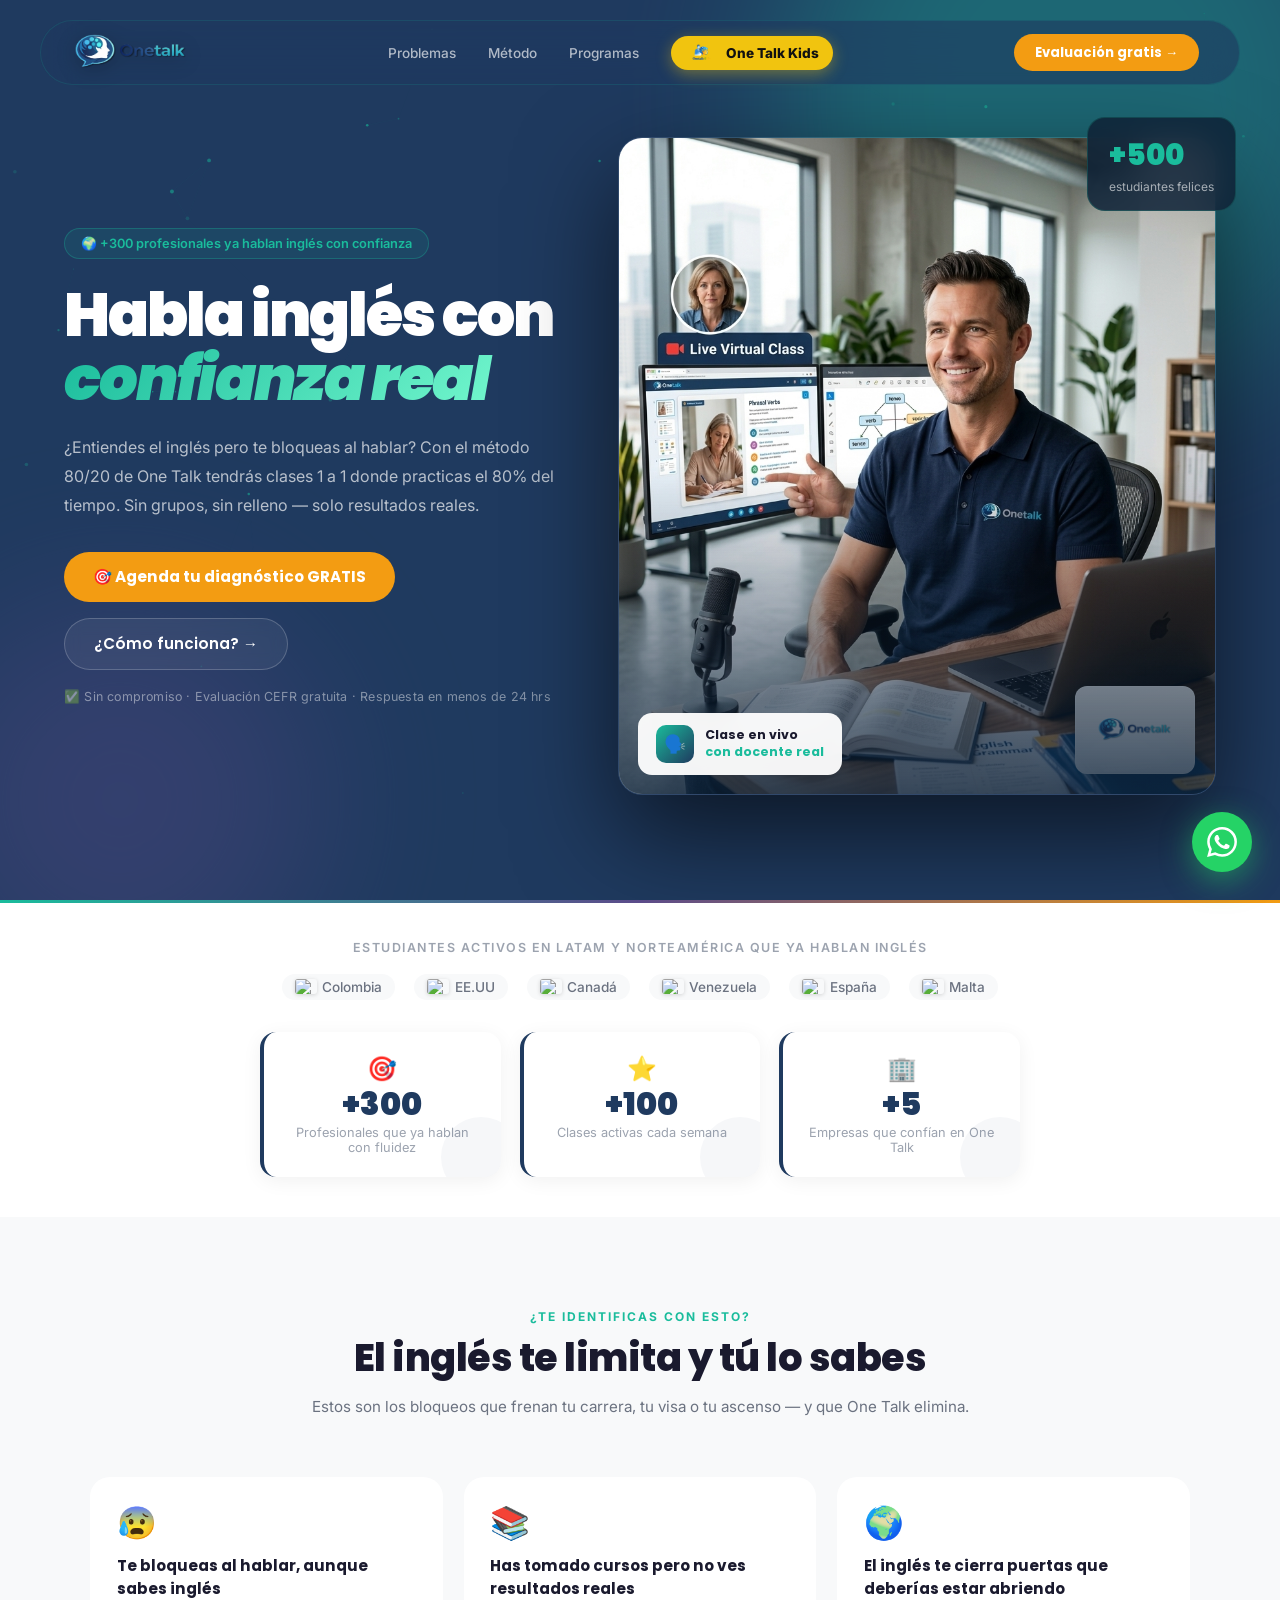
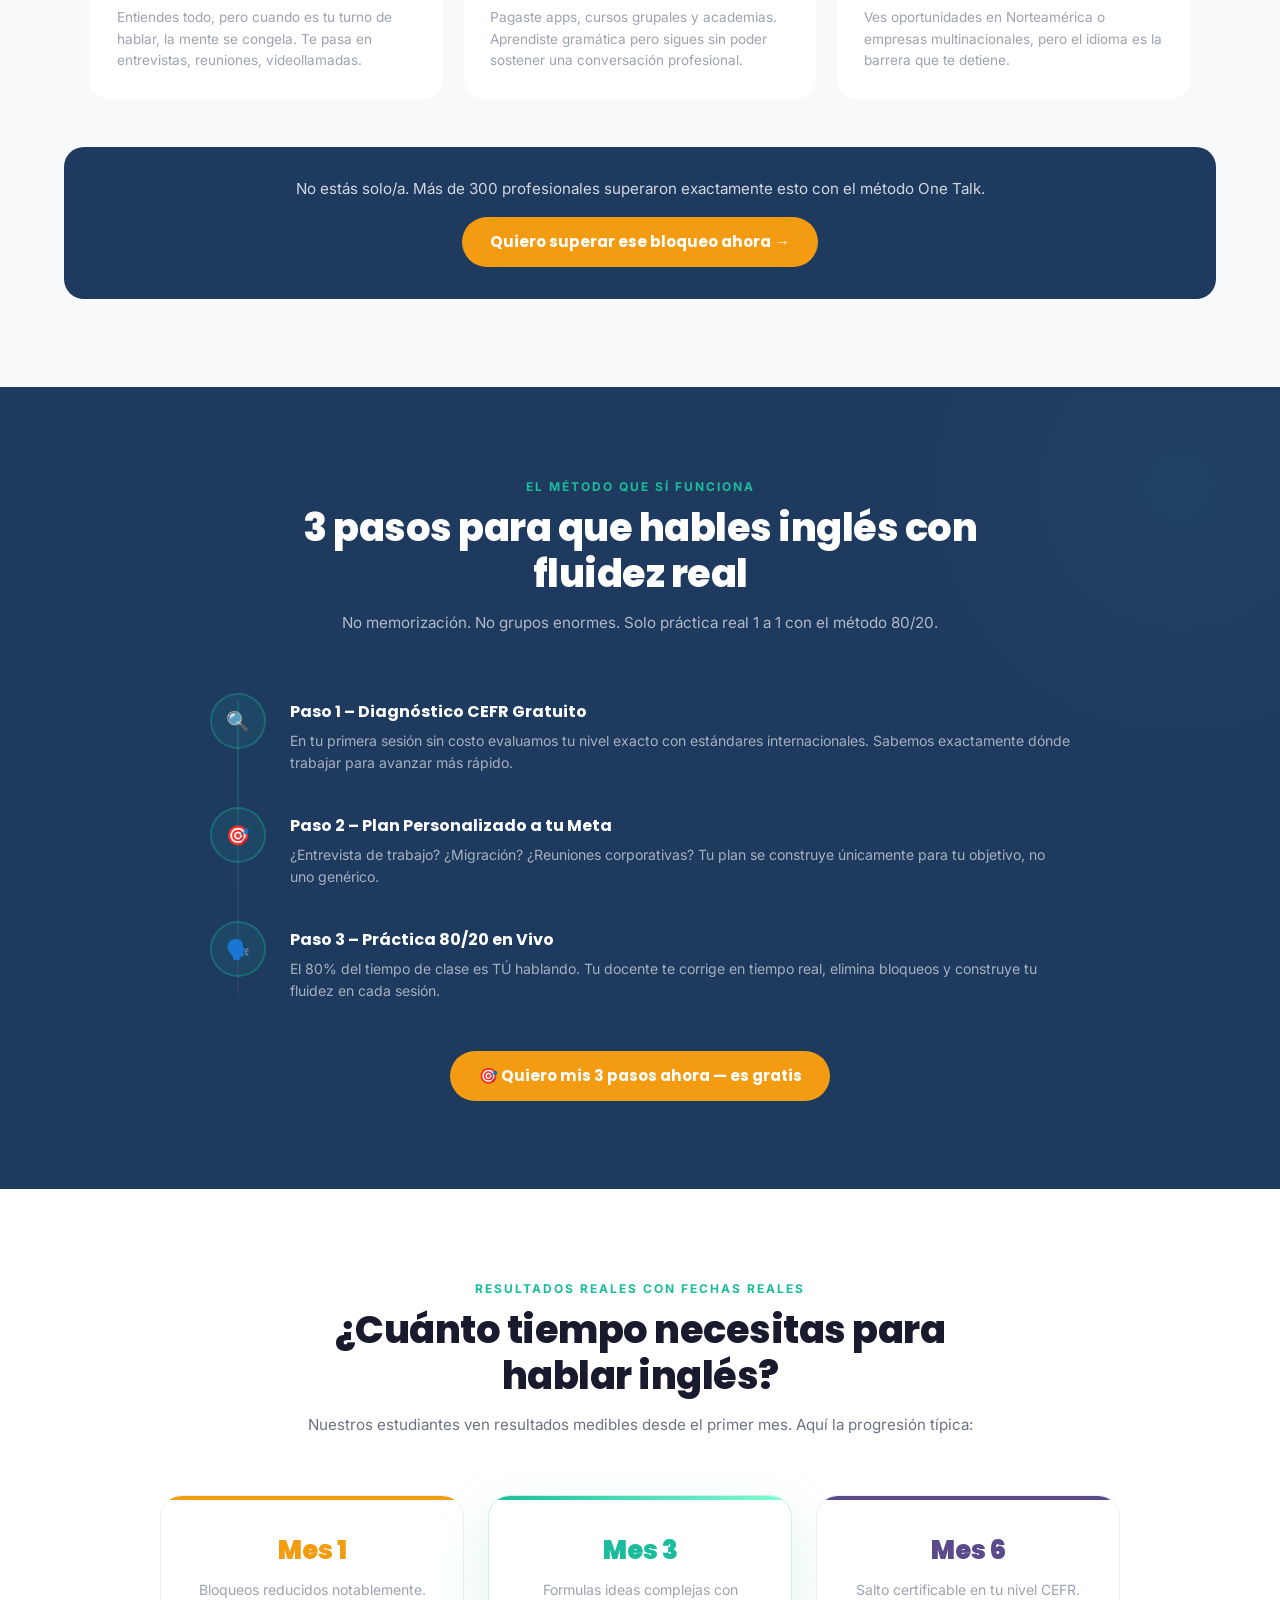
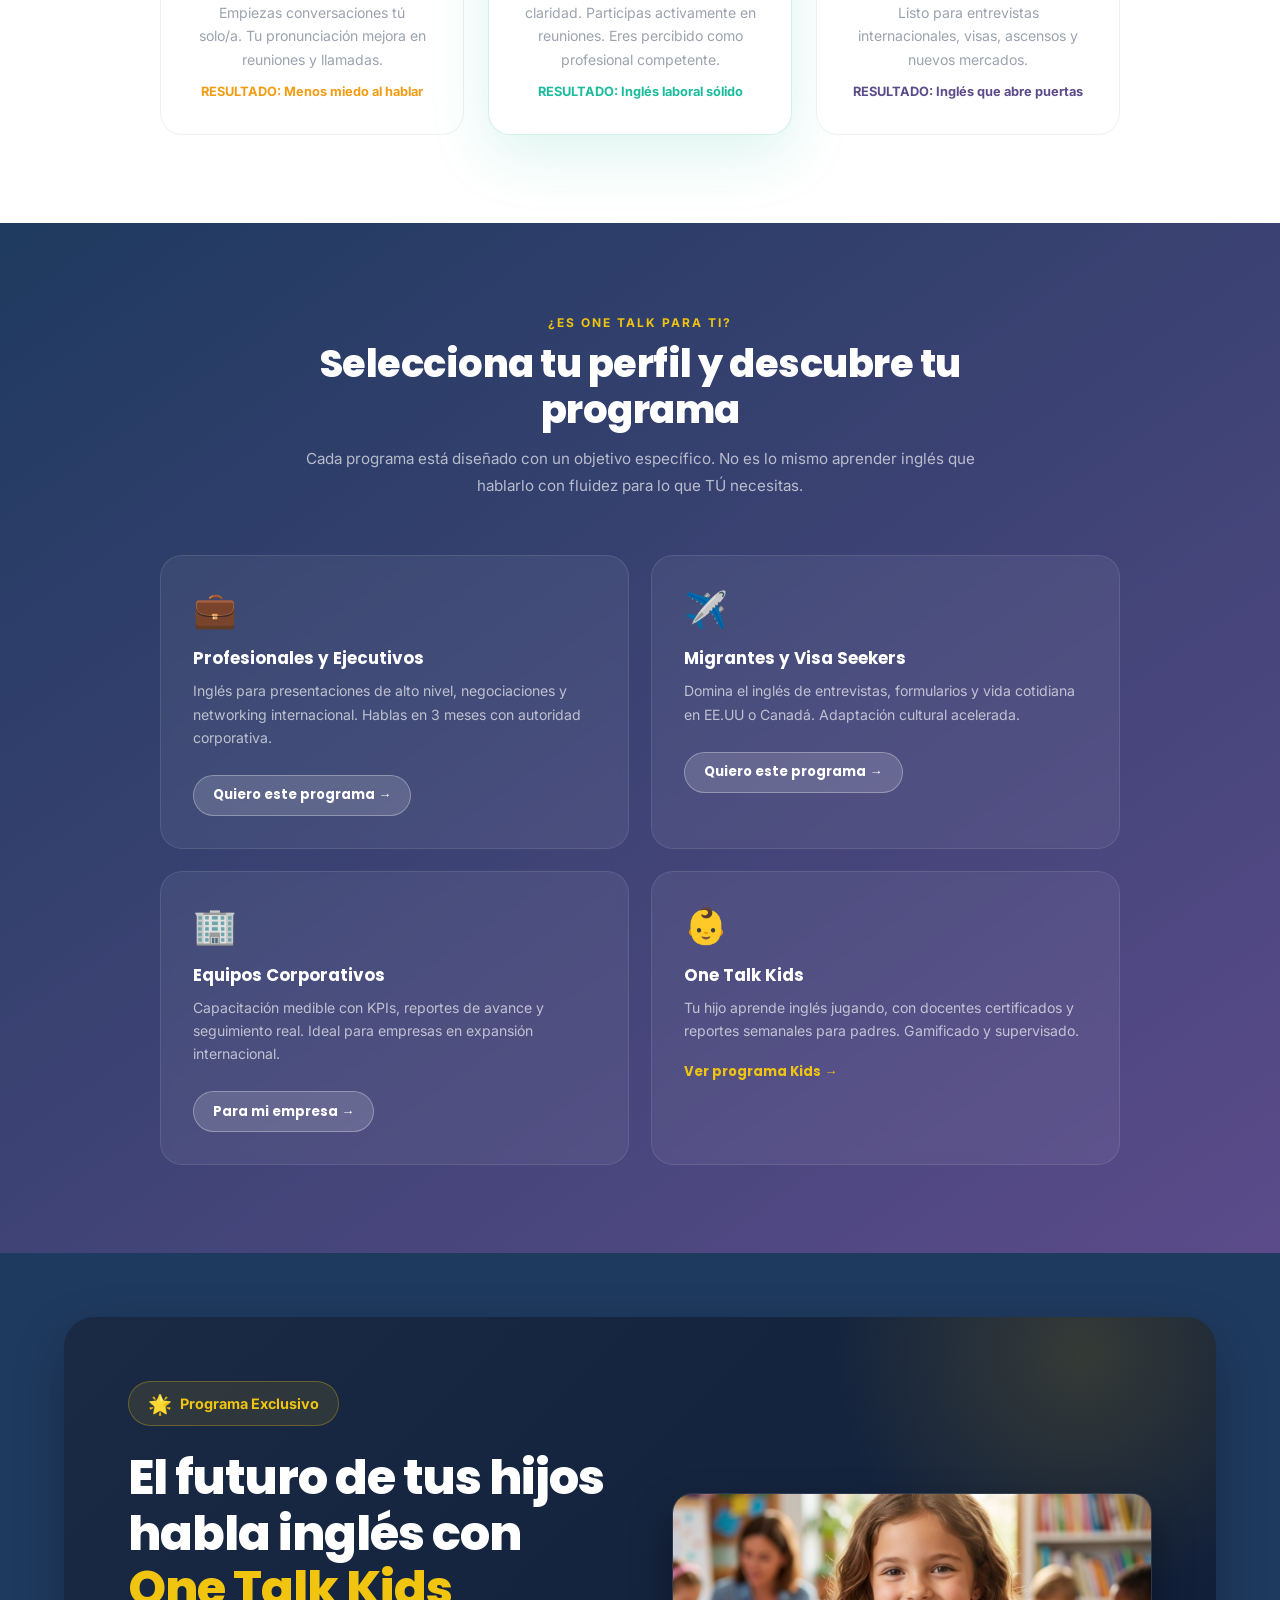
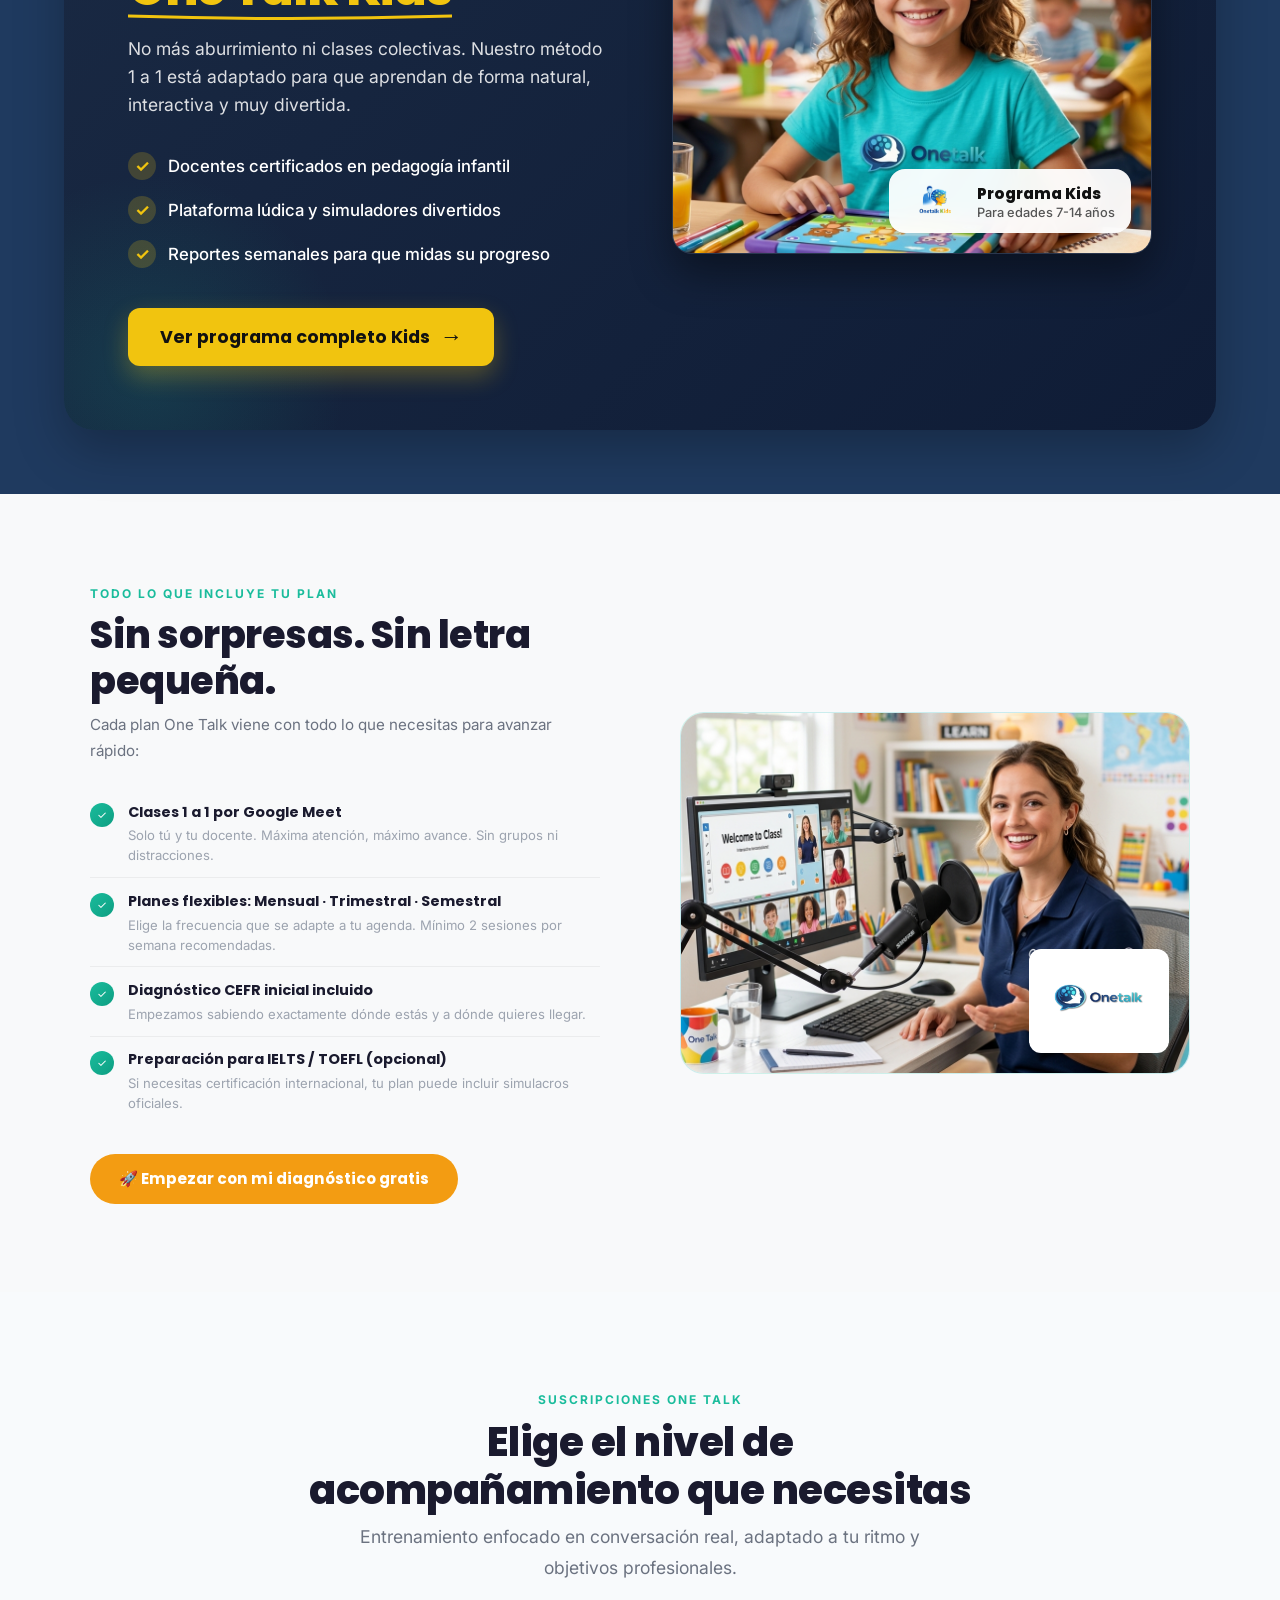
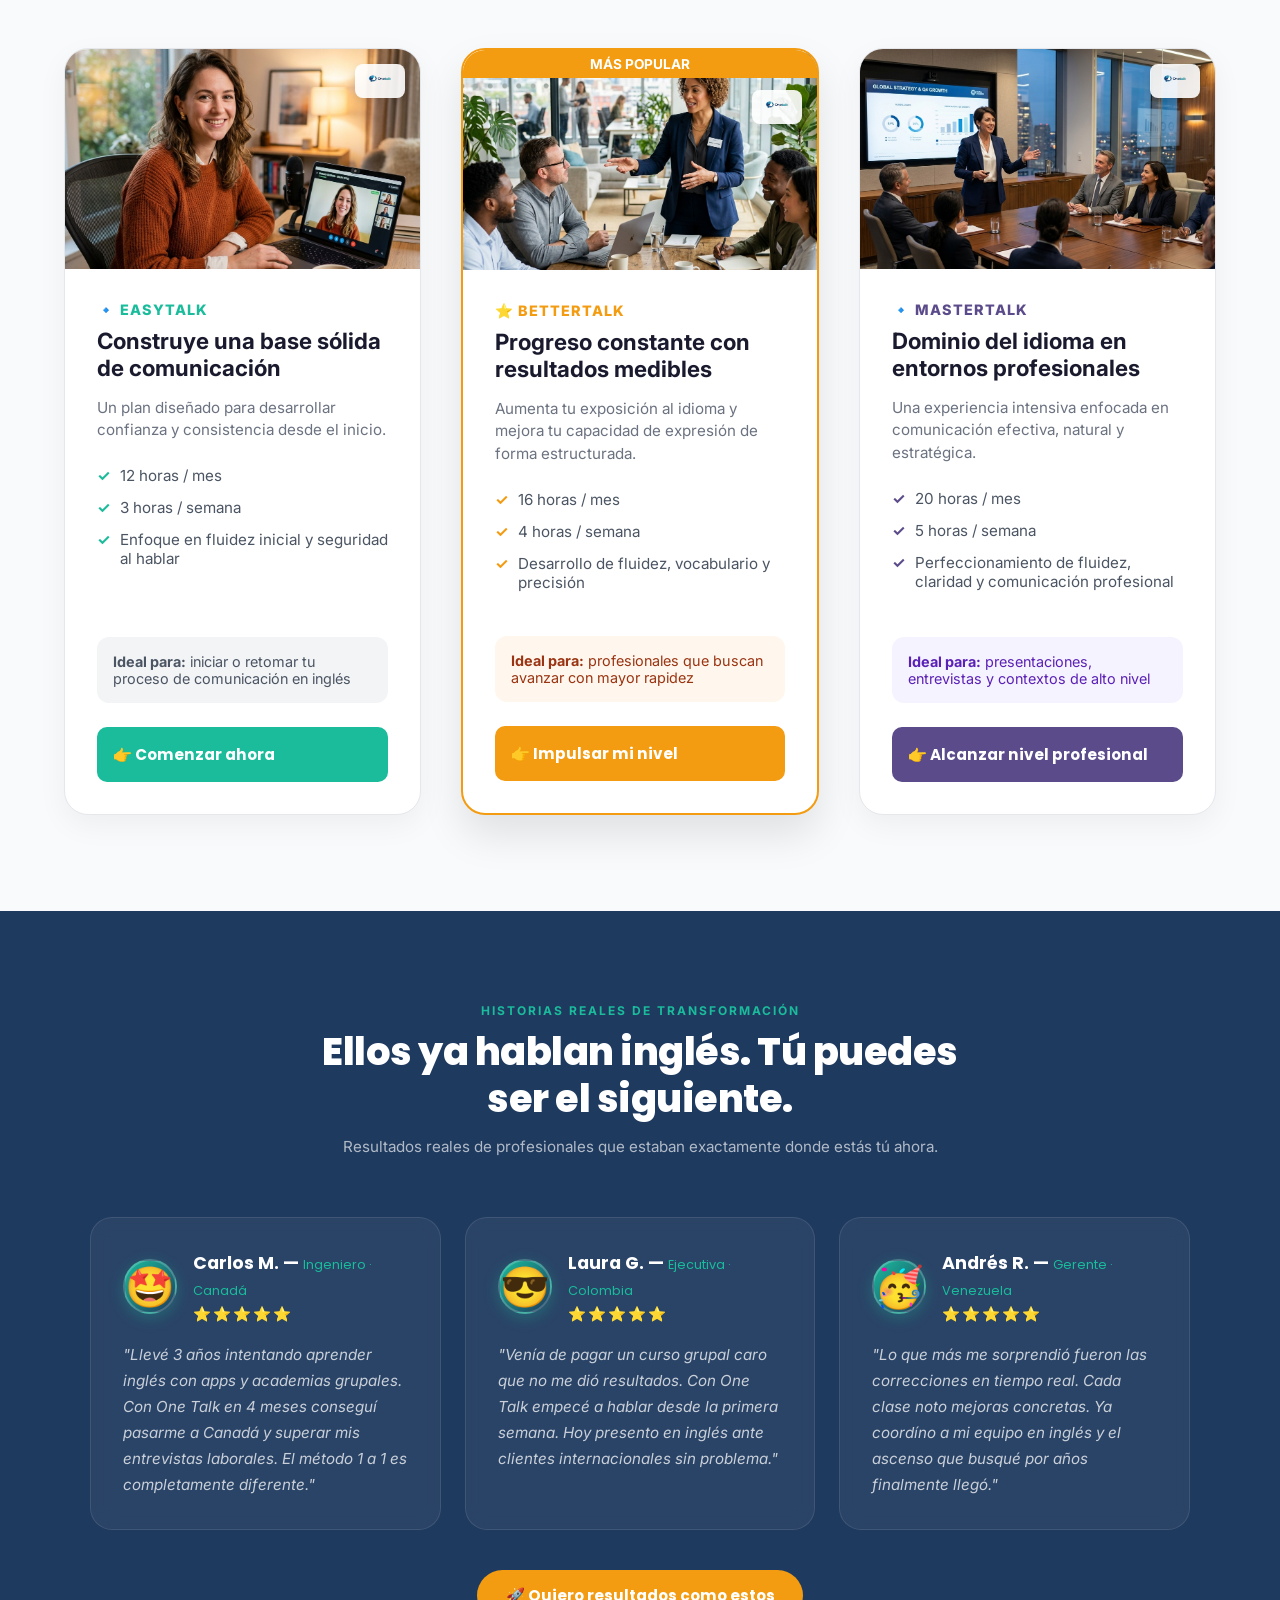
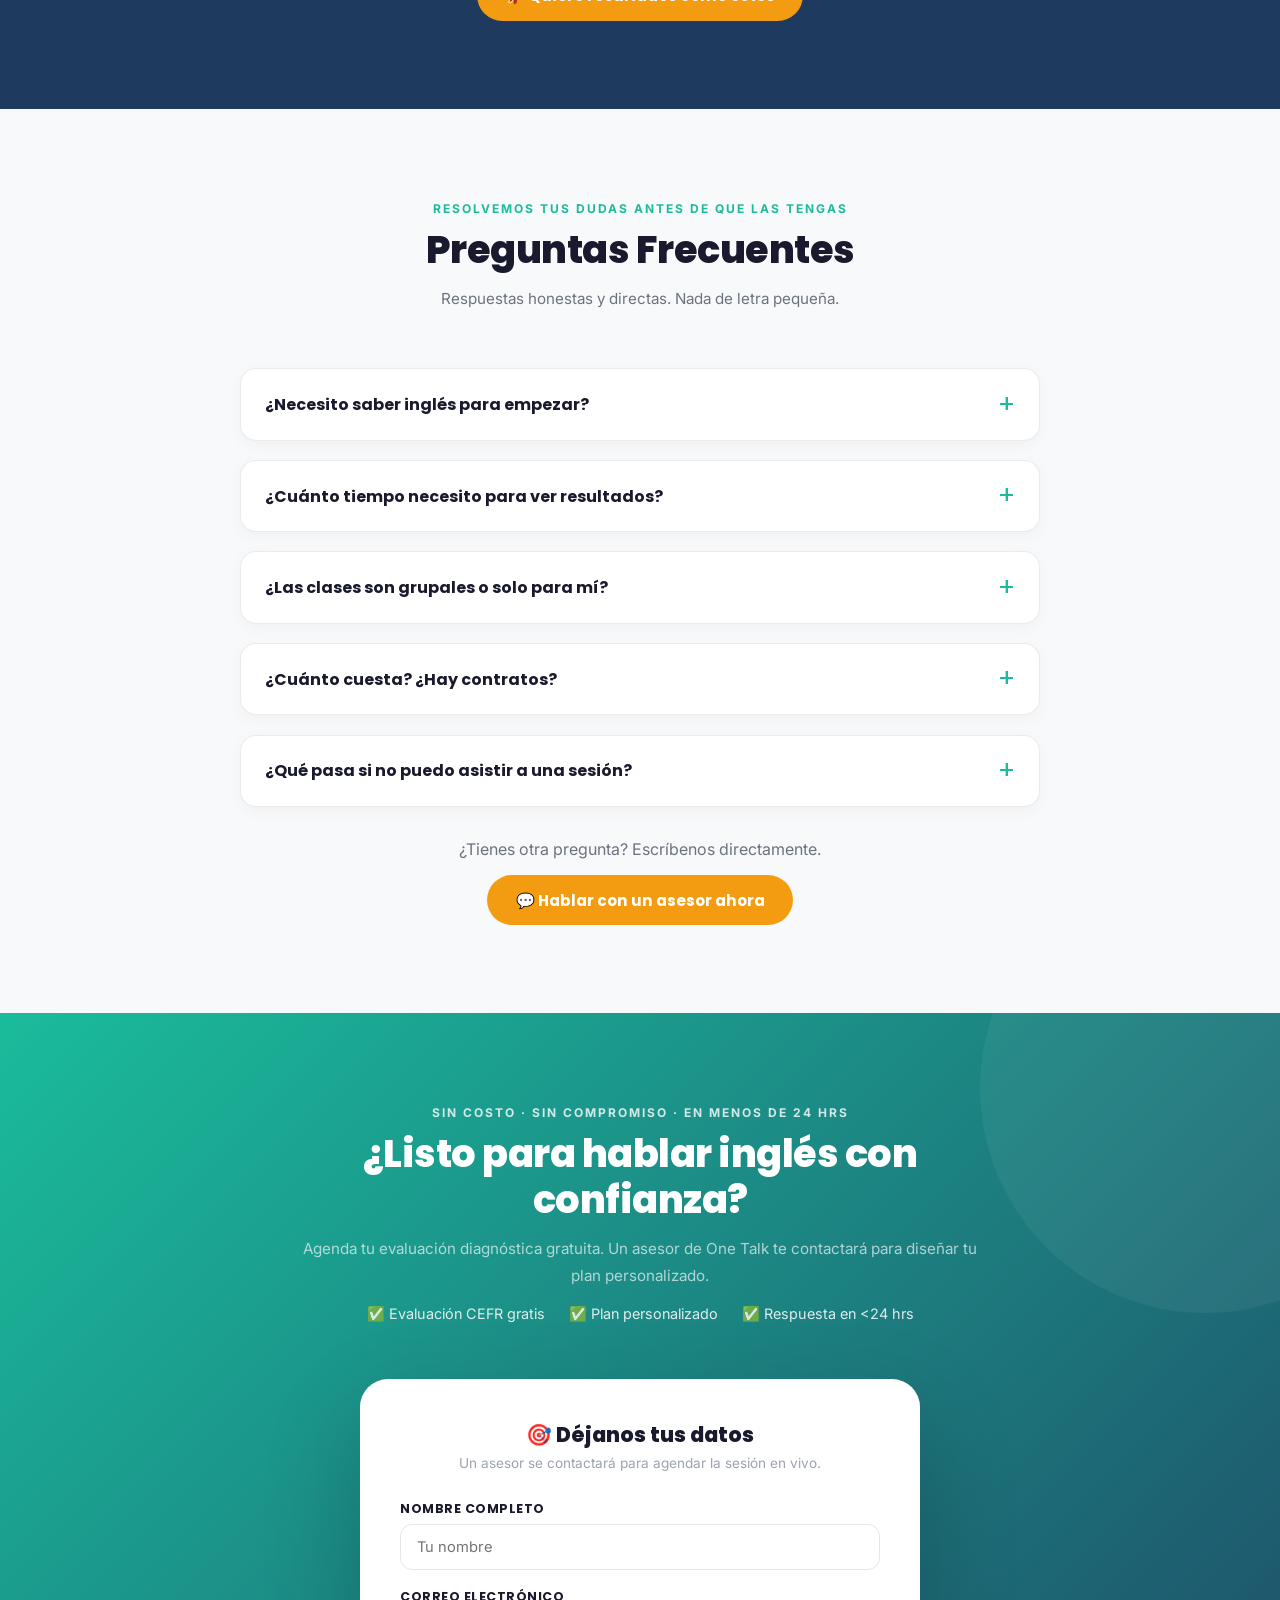
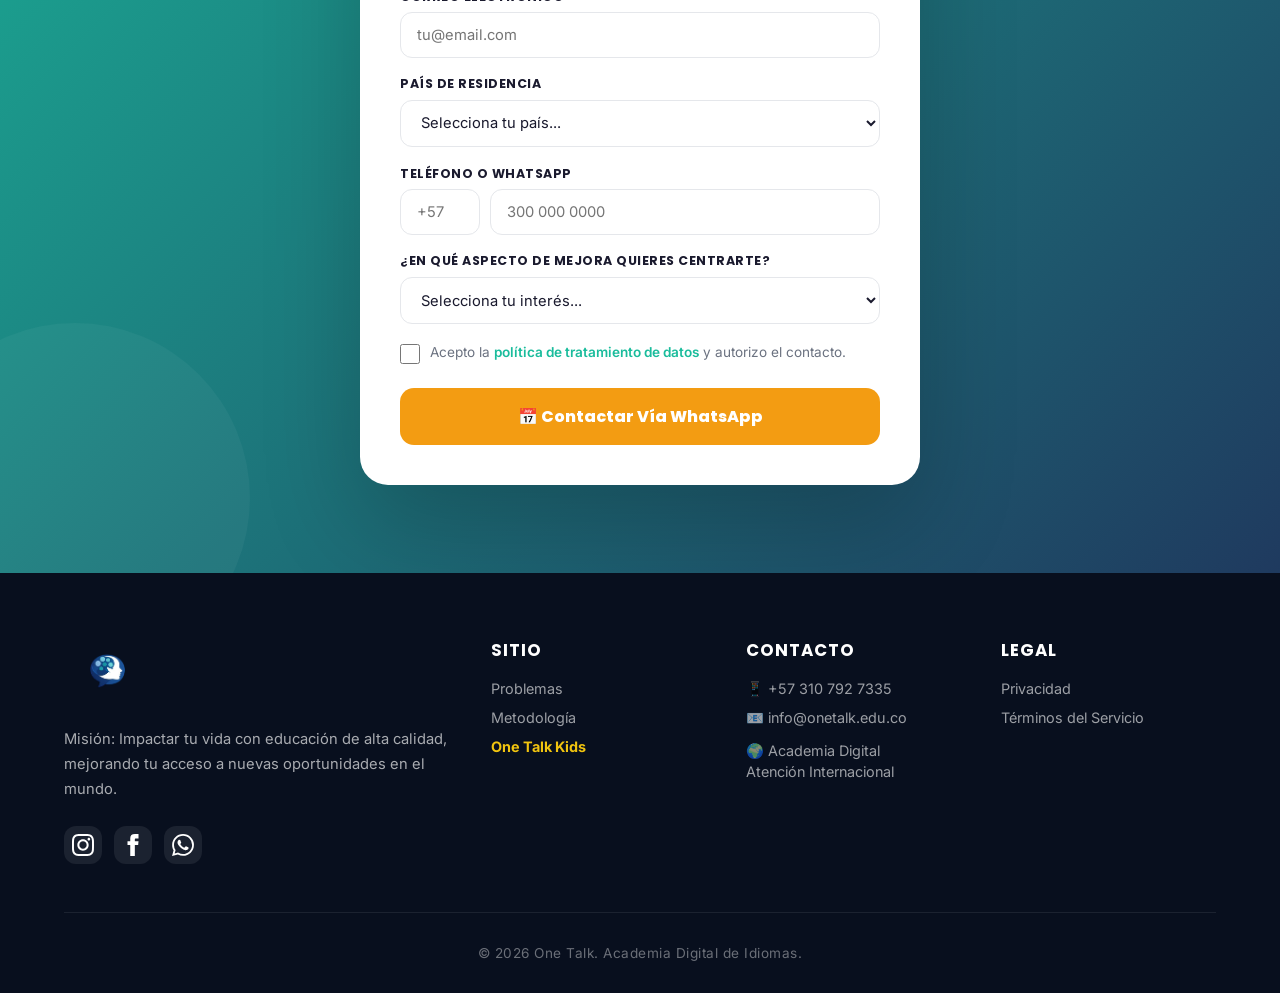
==== commit c36ae754: "Agregar favicon del logo One Talk en pestañas del navegador" ====
--- a/index.html
+++ b/index.html
@@ -3,6 +3,8 @@
 <head>
 <meta charset="UTF-8"/>
 <meta name="viewport" content="width=device-width, initial-scale=1.0"/>
+<link rel="icon" type="image/png" href="imagenes/official_logo.png"/>
+<link rel="shortcut icon" type="image/png" href="imagenes/official_logo.png"/>
 <title>One Talk | Academia de Inglés | Speak with Confidence</title>
 <meta name="description" content="One Talk: Ecosistema de aprendizaje de inglés enfocado en fluidez y organización del lenguaje. Clases 1 a 1, metodología 80/20. Creado para resultados reales."/>
 <meta name="keywords" content="clases de ingles online, academia de ingles, One Talk, metodo 80/20, ingles conversacional, ingles para profesionales, ingles CEFR, bilingüismo"/>
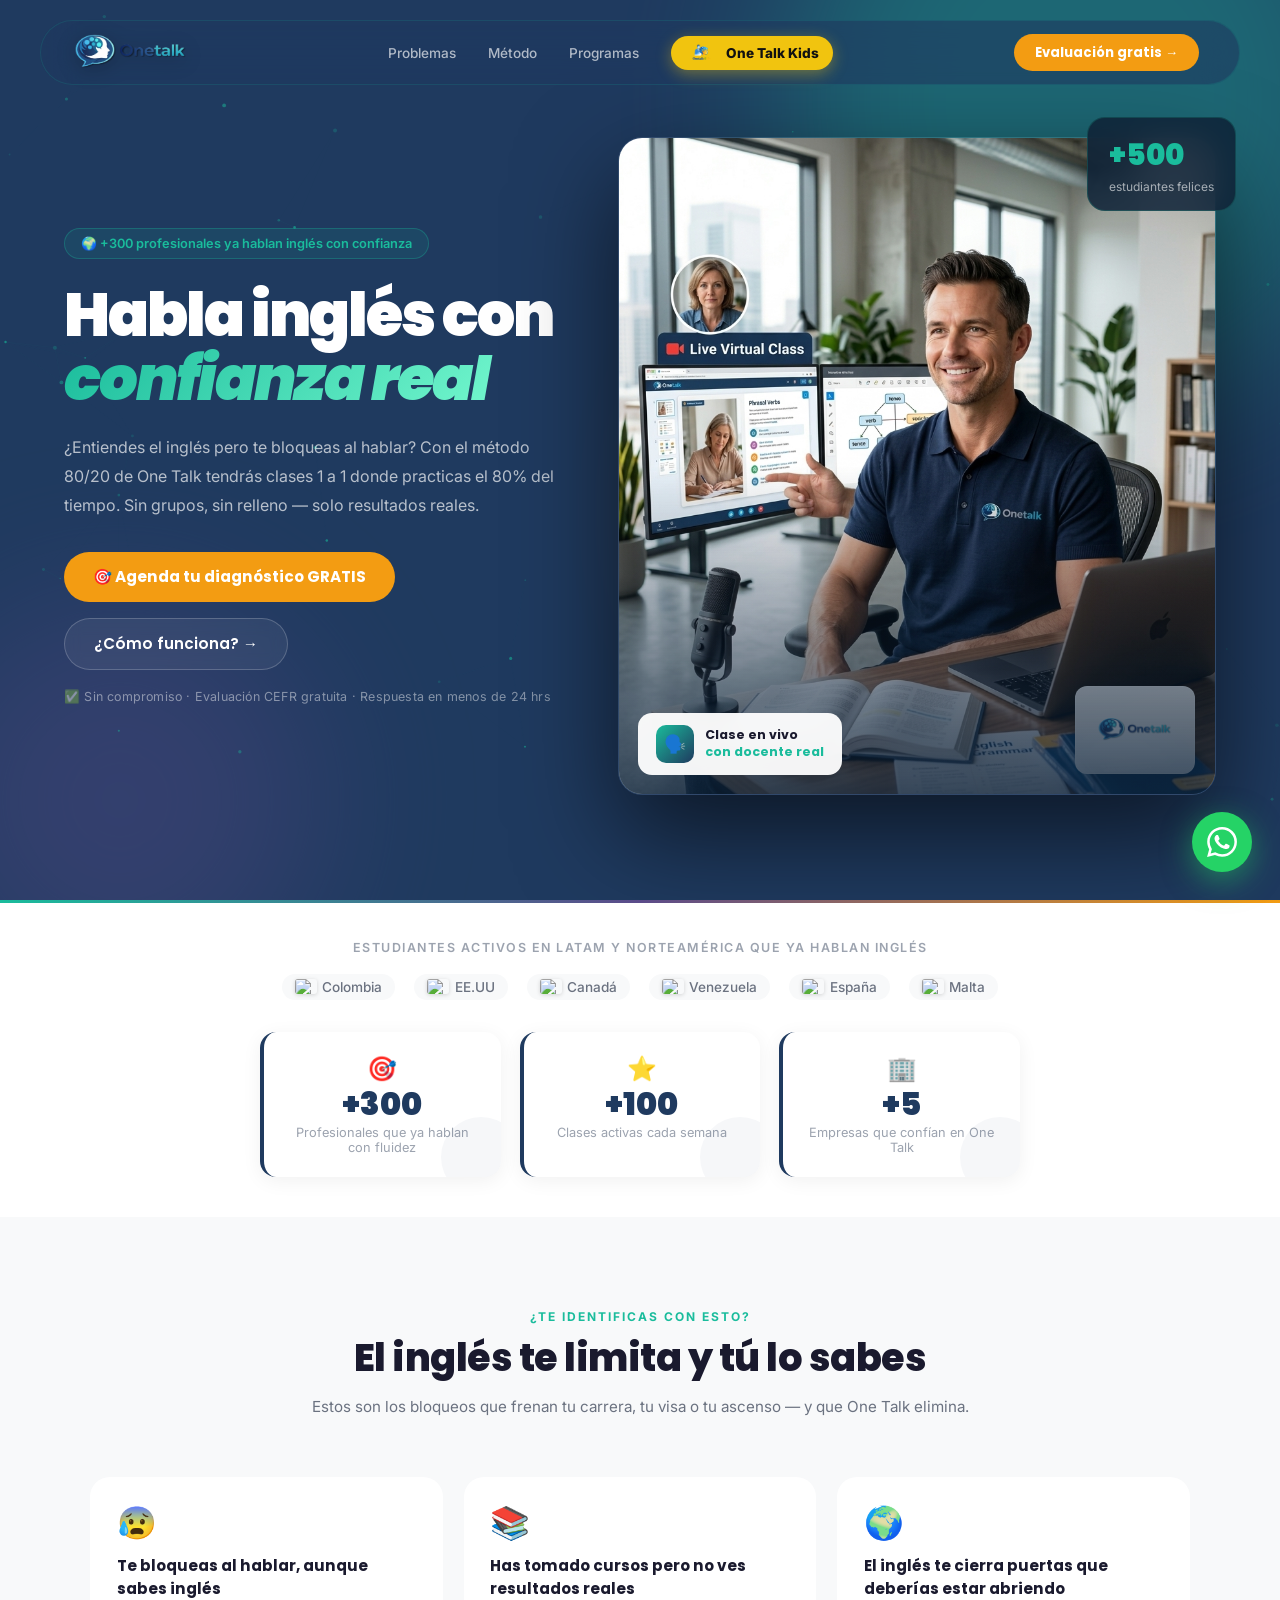
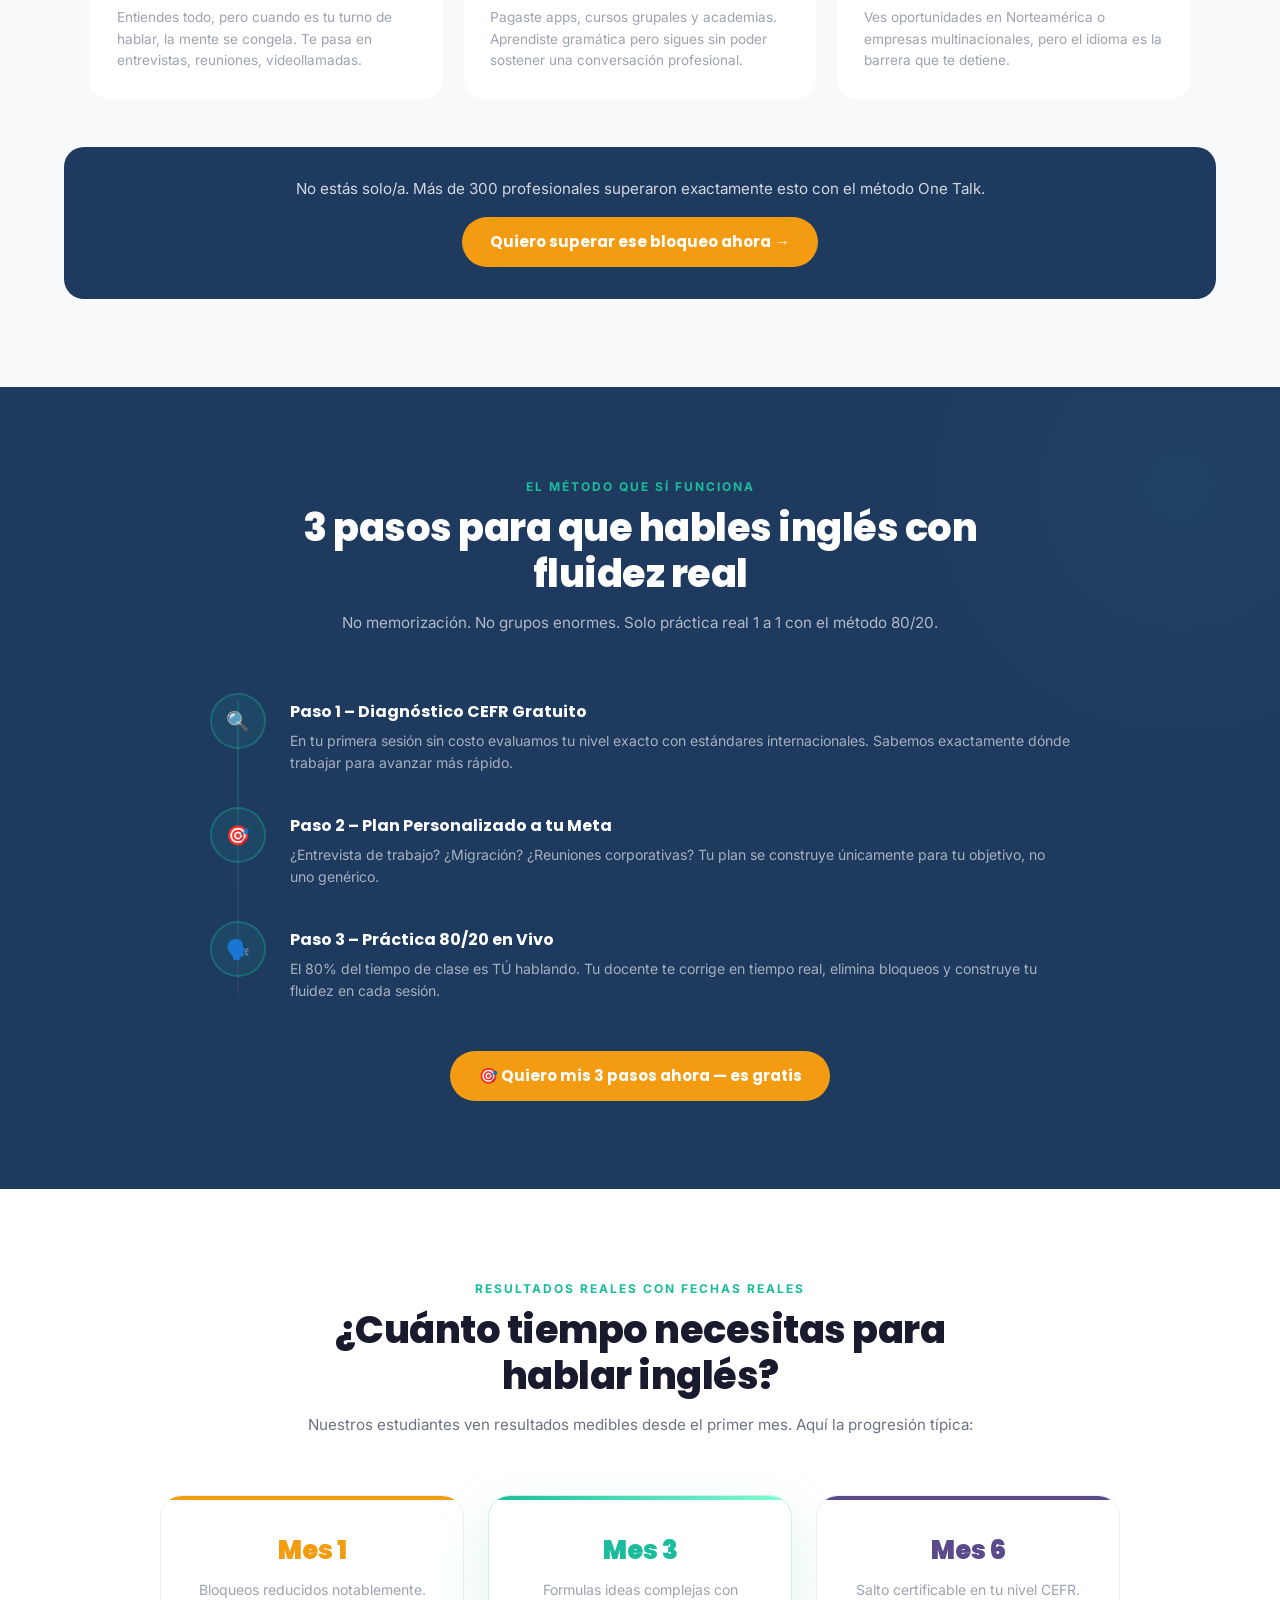
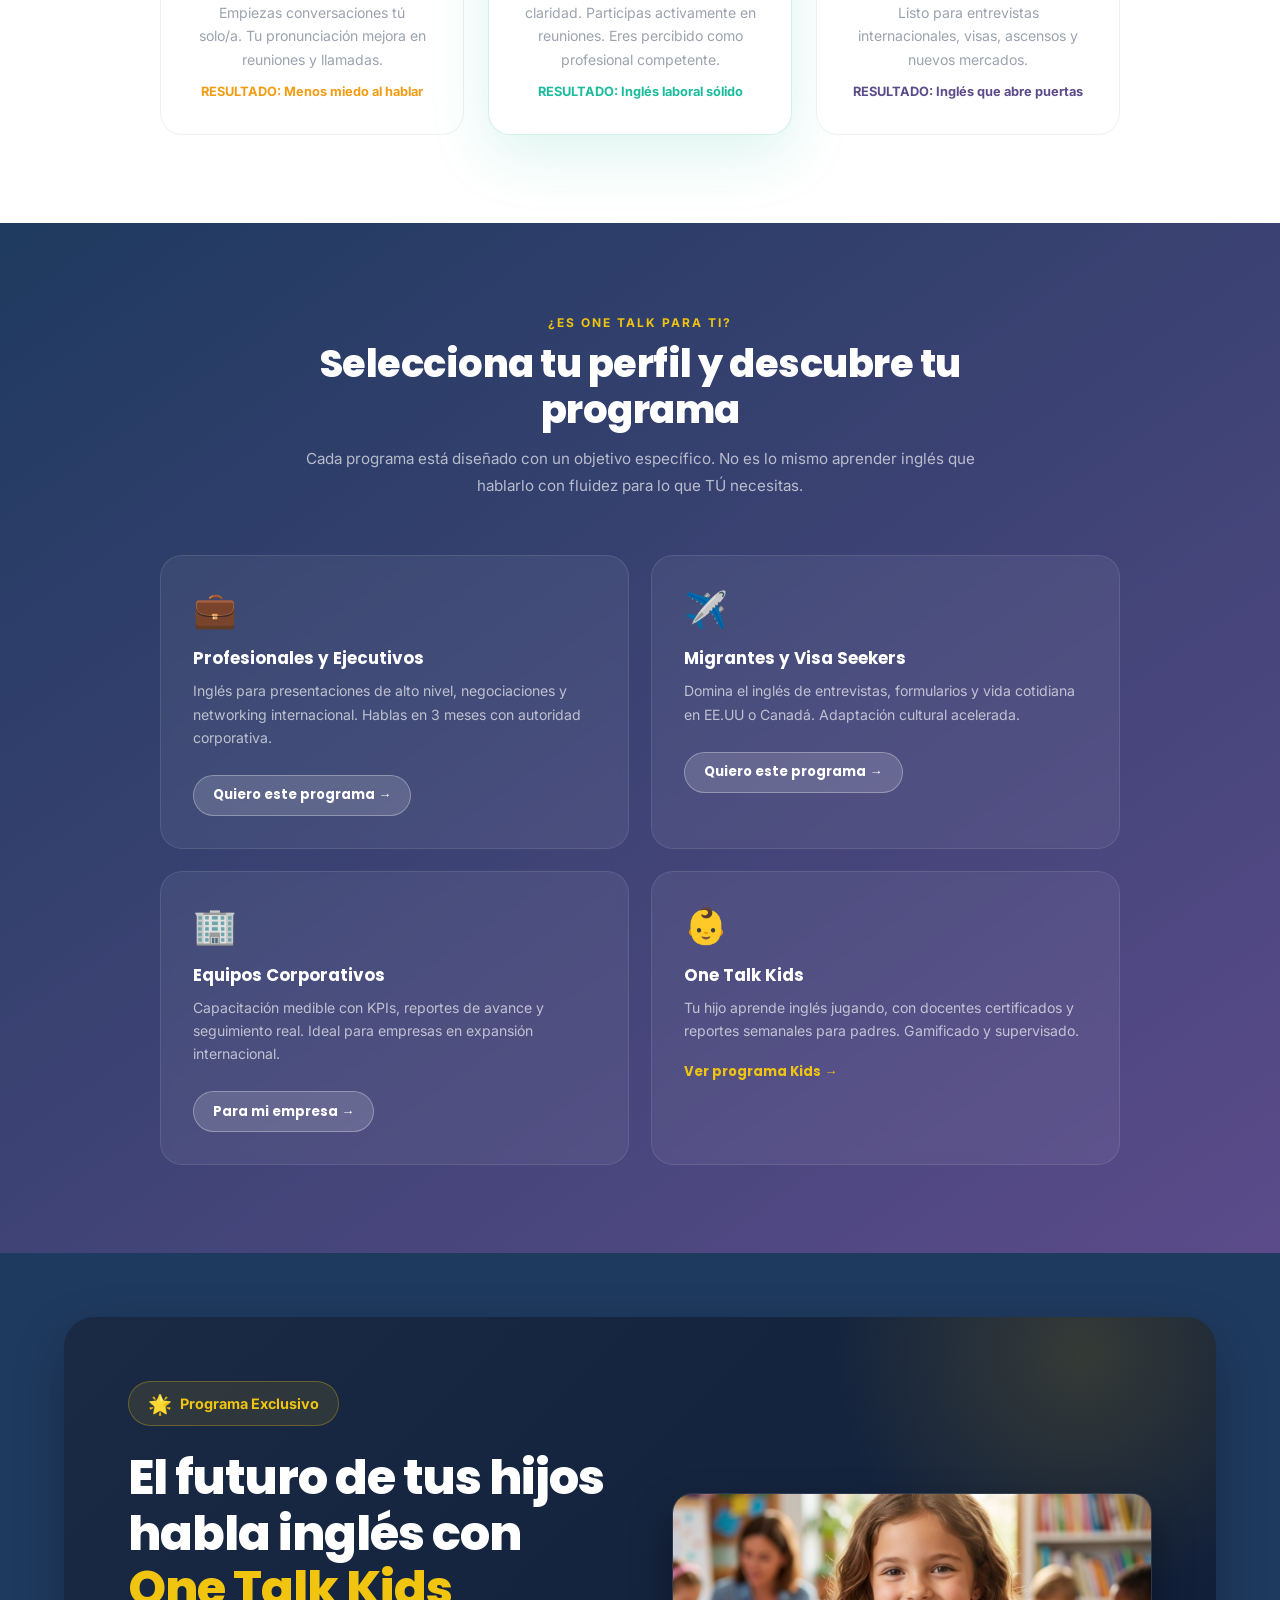
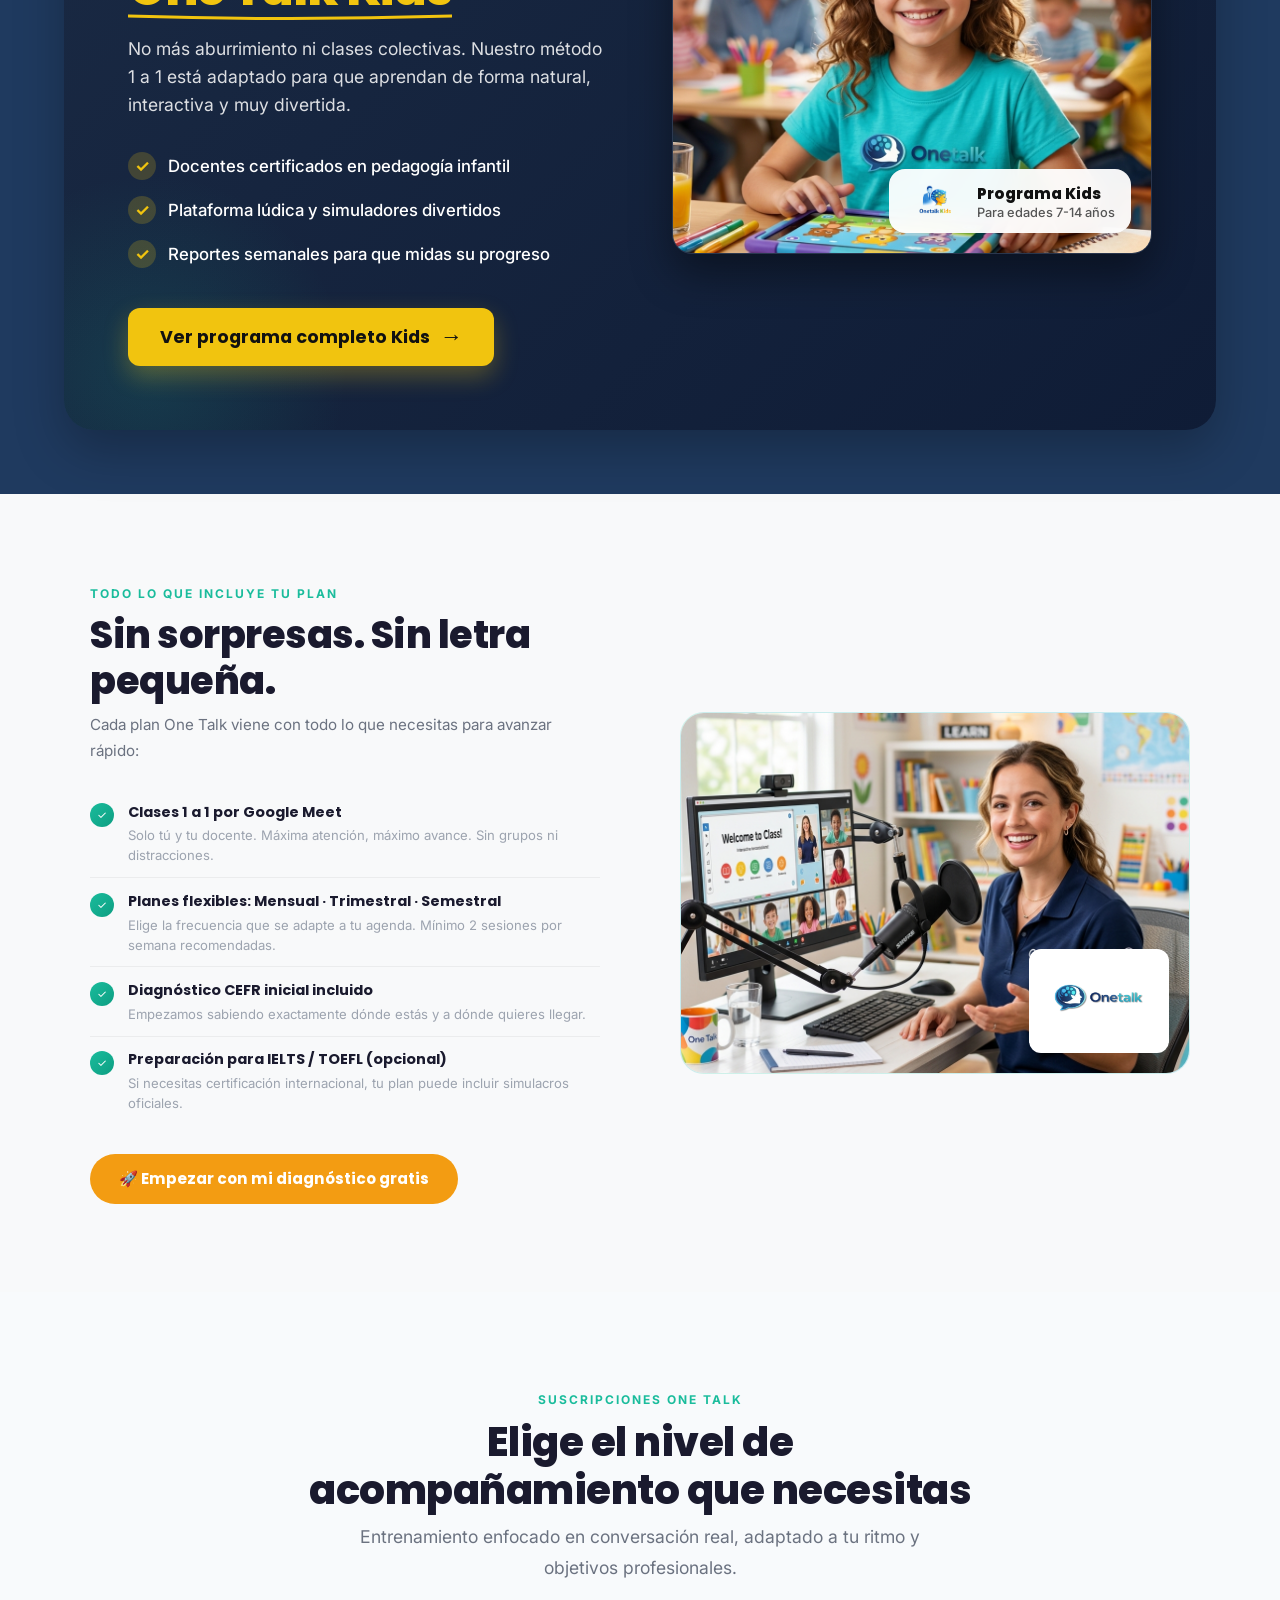
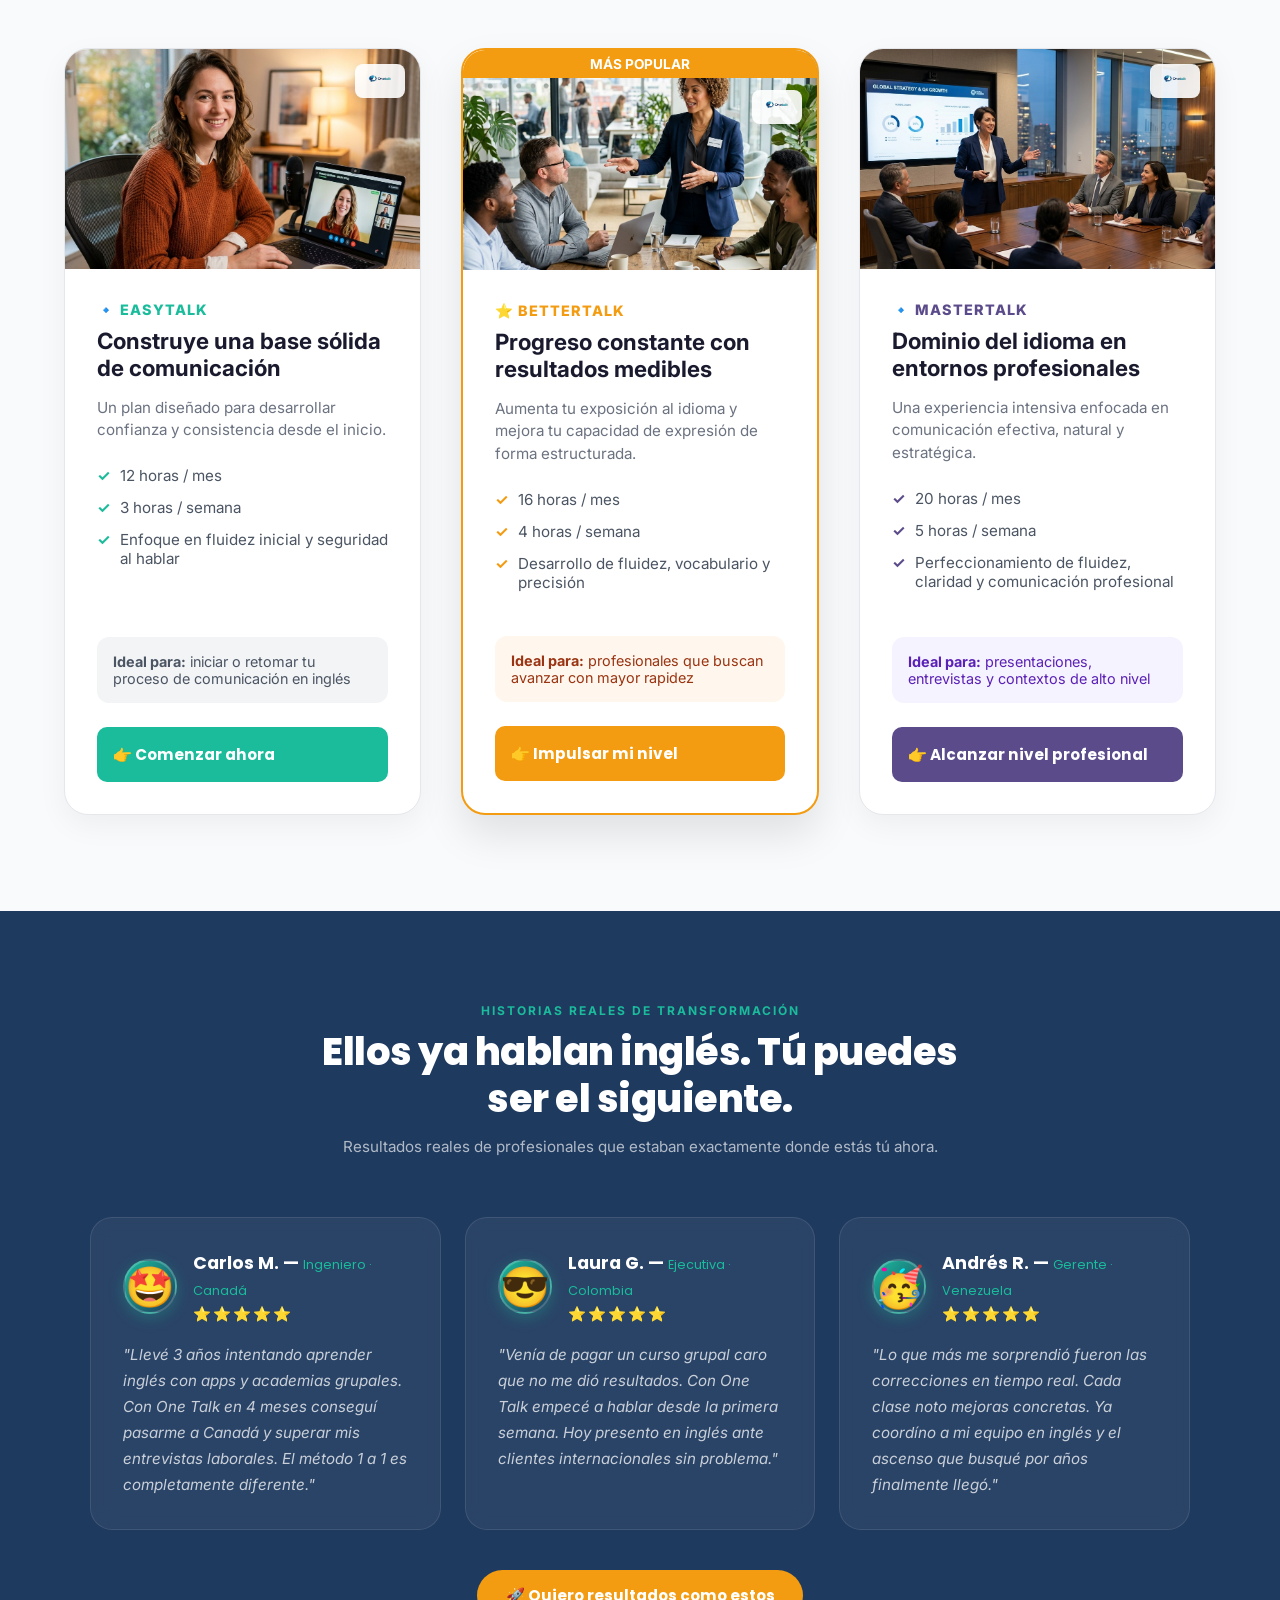
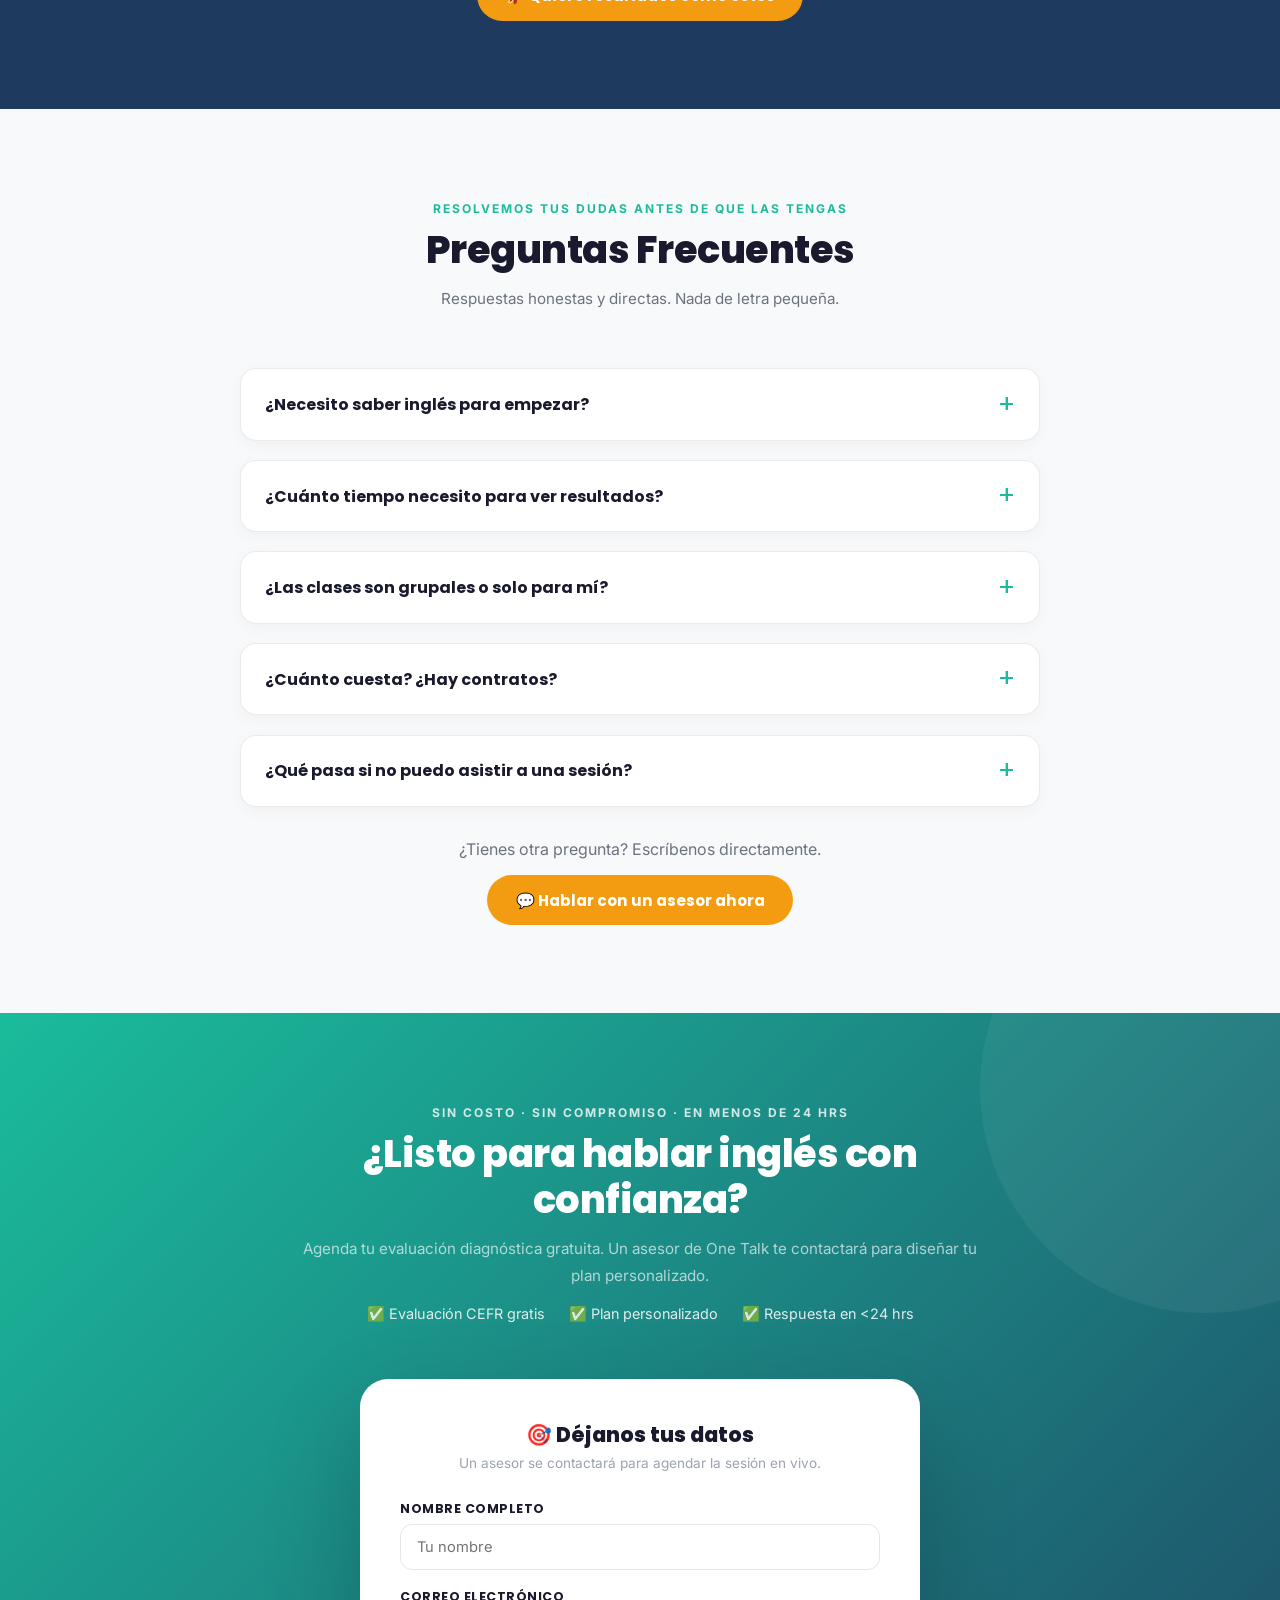
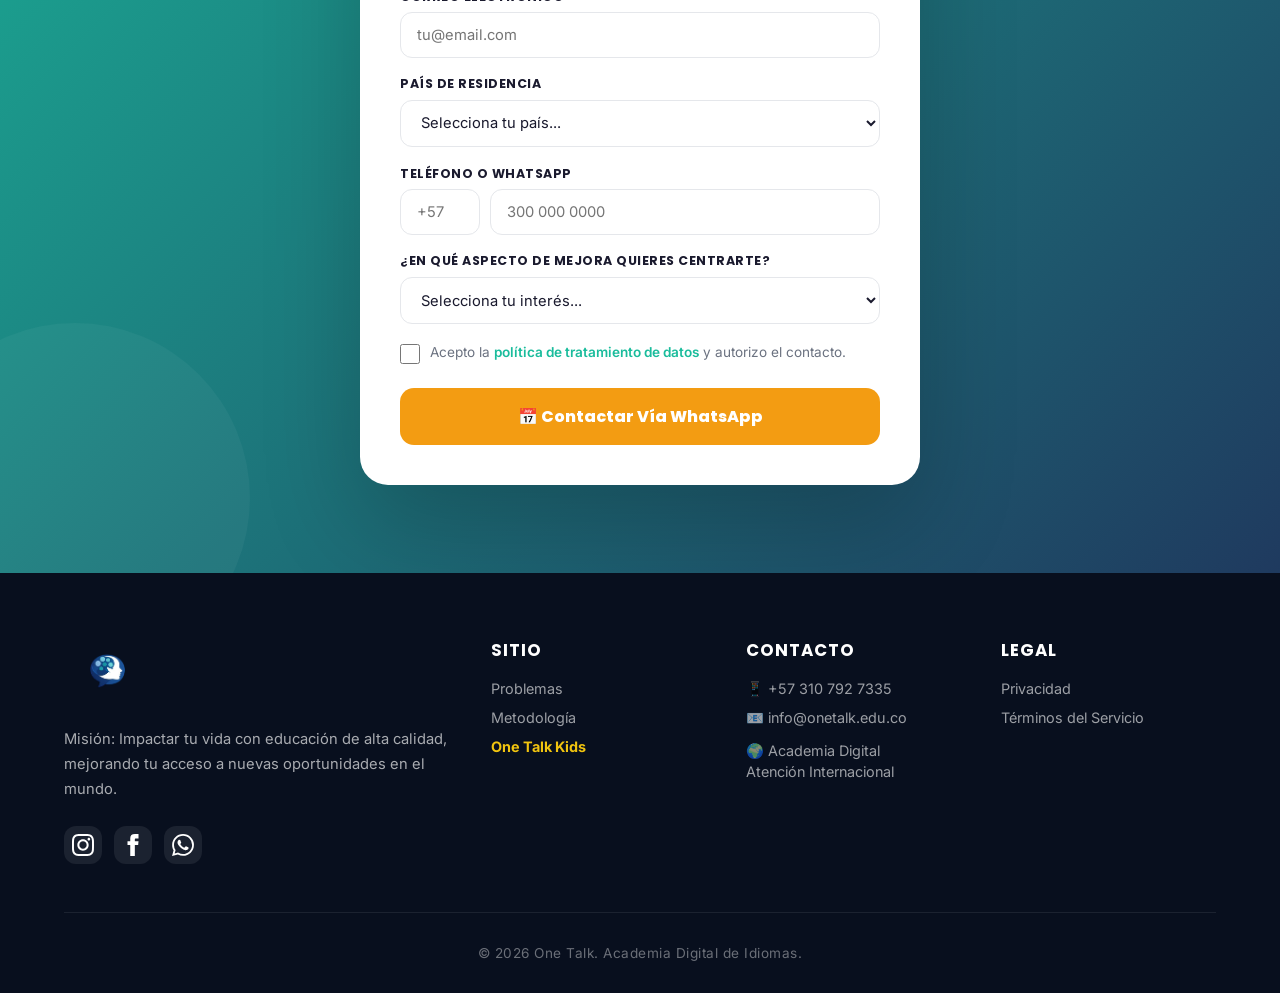
==== commit 25550bc7: "Cambiar favicon a logo.png" ====
--- a/index.html
+++ b/index.html
@@ -3,8 +3,8 @@
 <head>
 <meta charset="UTF-8"/>
 <meta name="viewport" content="width=device-width, initial-scale=1.0"/>
-<link rel="icon" type="image/png" href="imagenes/official_logo.png"/>
-<link rel="shortcut icon" type="image/png" href="imagenes/official_logo.png"/>
+<link rel="icon" type="image/png" href="imagenes/logo.png"/>
+<link rel="shortcut icon" type="image/png" href="imagenes/logo.png"/>
 <title>One Talk | Academia de Inglés | Speak with Confidence</title>
 <meta name="description" content="One Talk: Ecosistema de aprendizaje de inglés enfocado en fluidez y organización del lenguaje. Clases 1 a 1, metodología 80/20. Creado para resultados reales."/>
 <meta name="keywords" content="clases de ingles online, academia de ingles, One Talk, metodo 80/20, ingles conversacional, ingles para profesionales, ingles CEFR, bilingüismo"/>
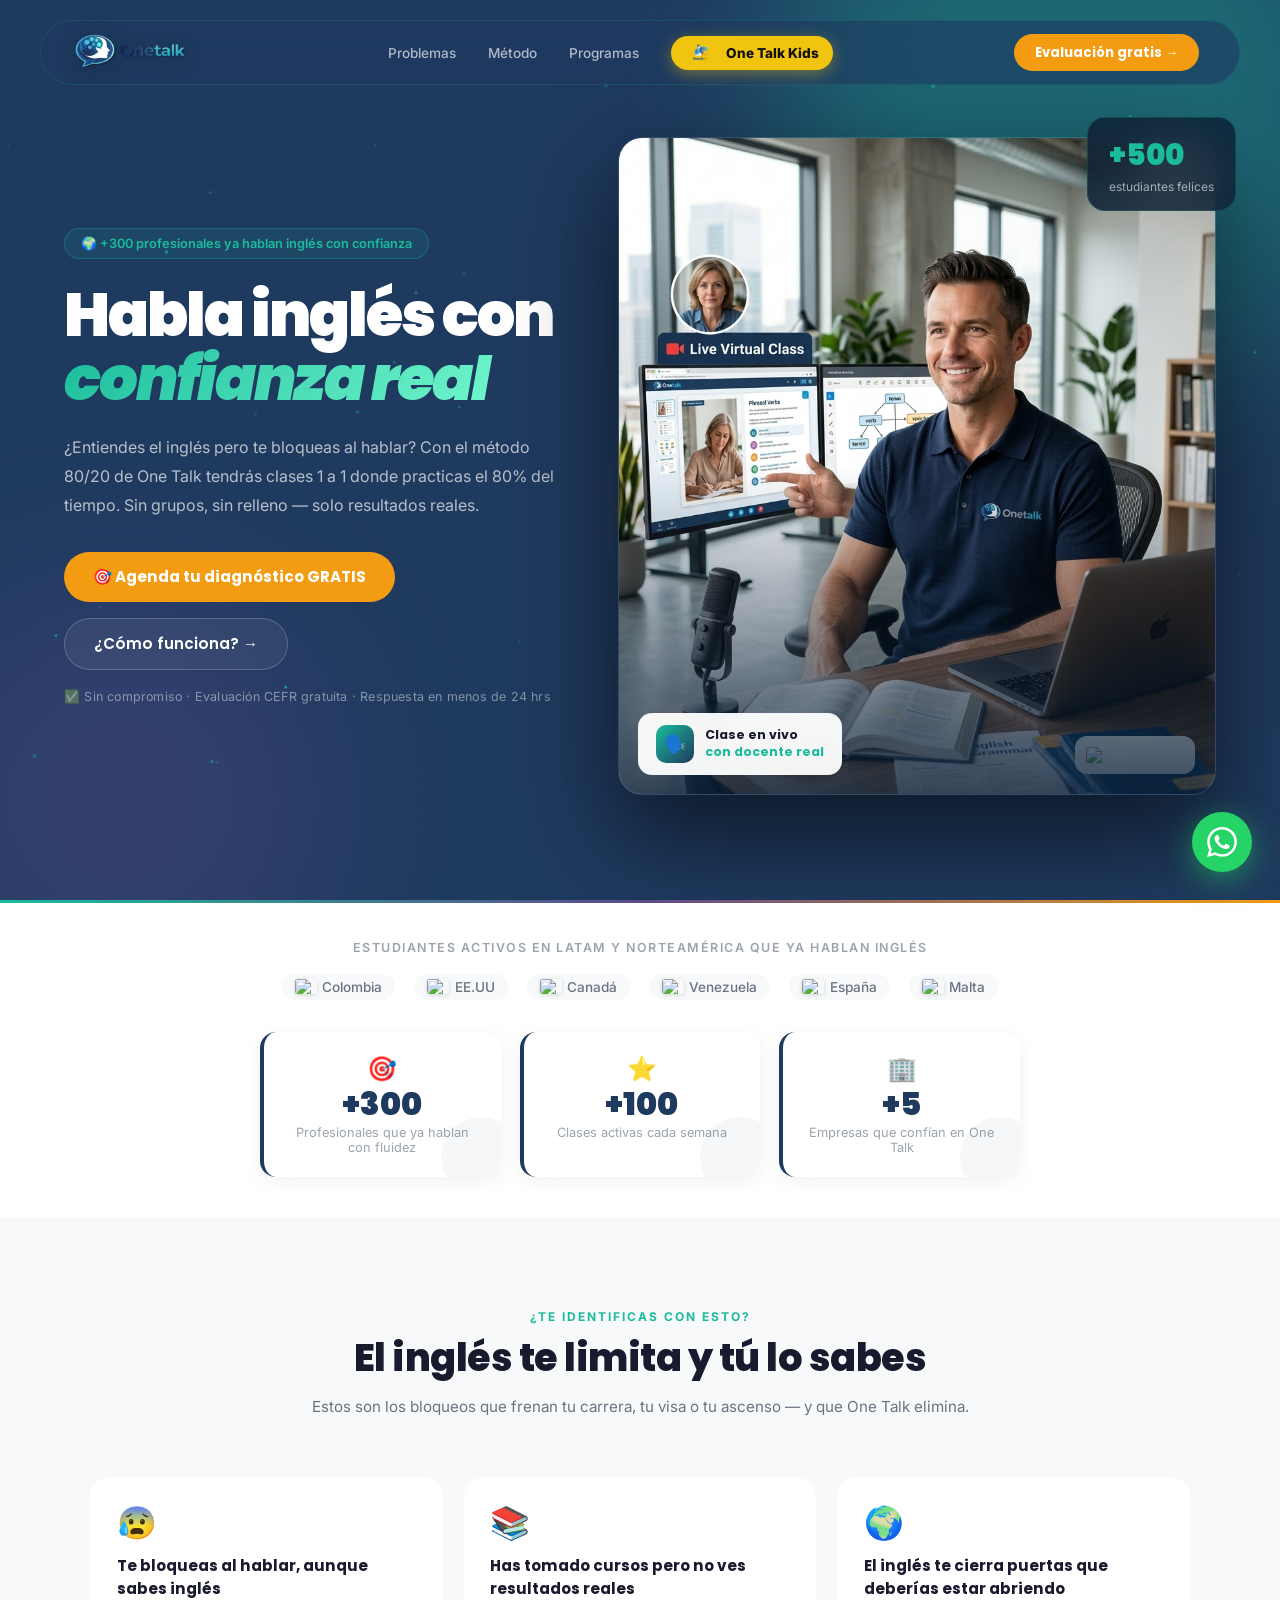
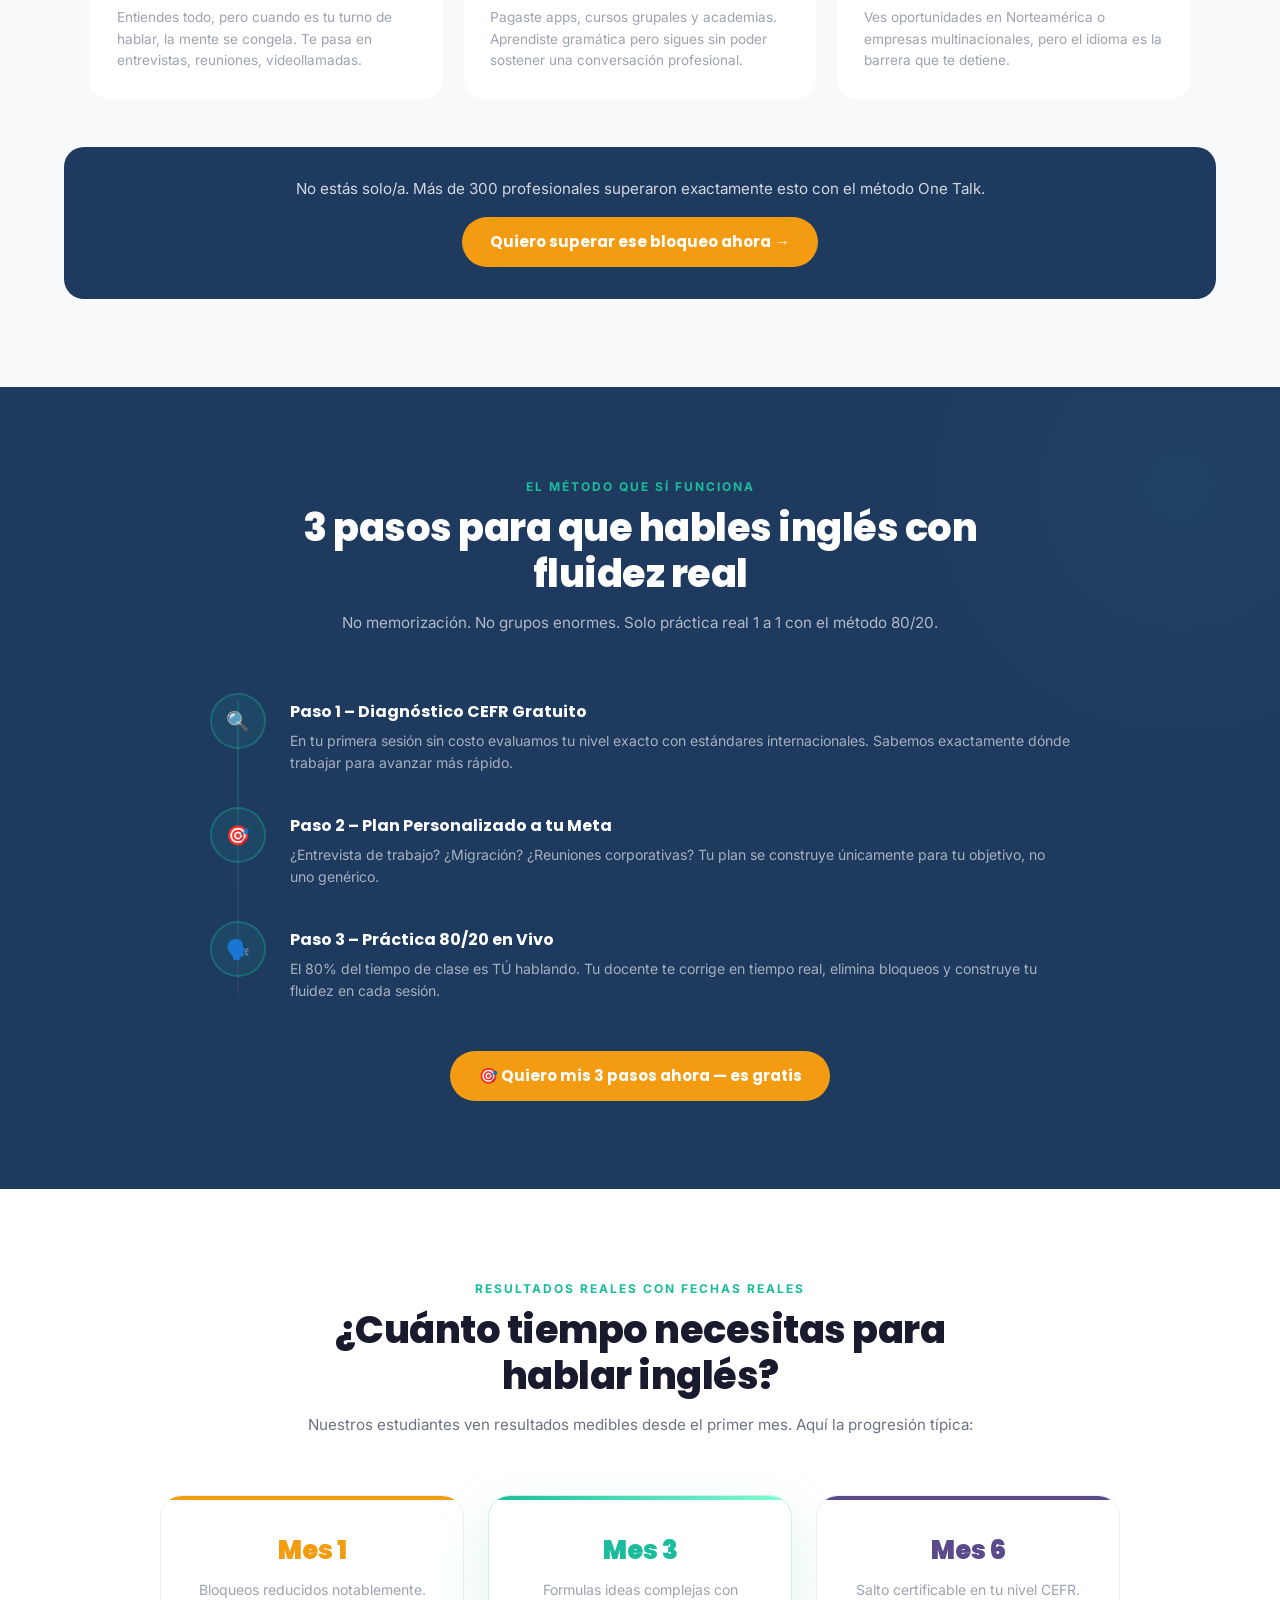
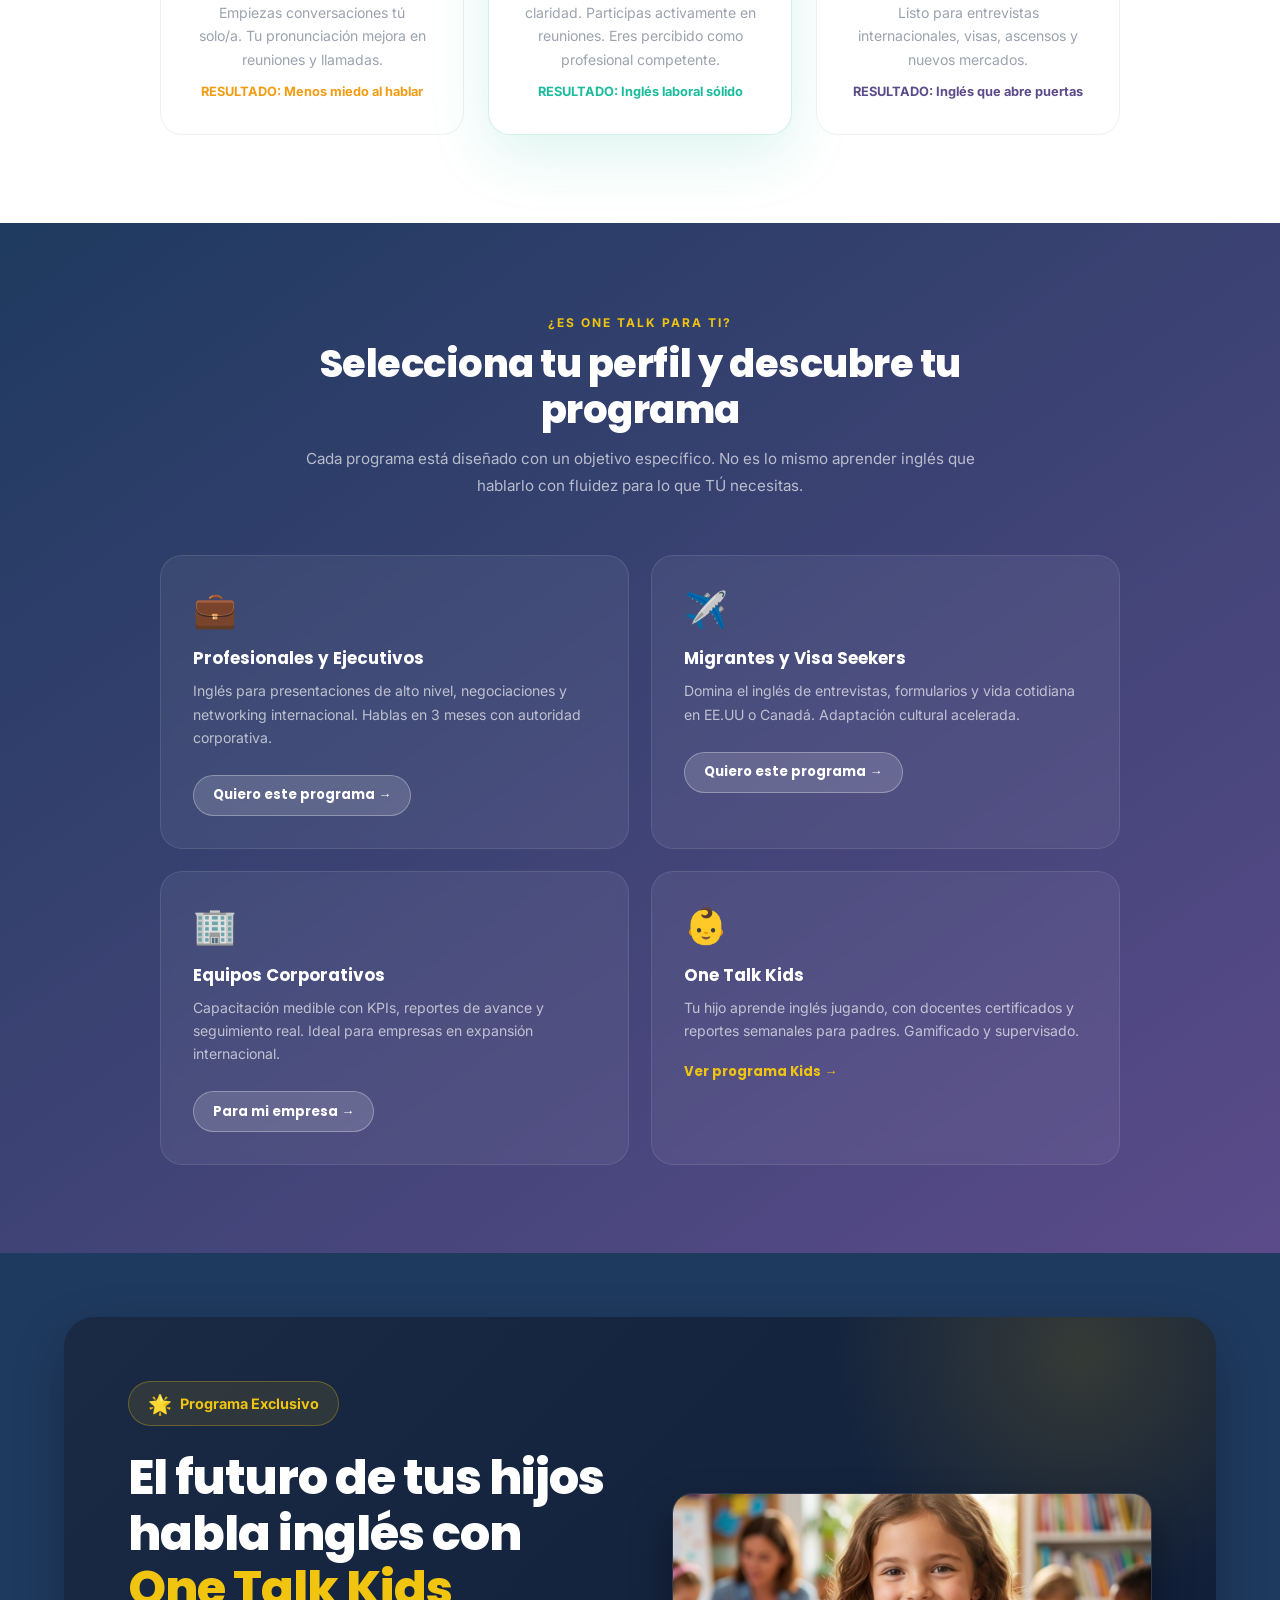
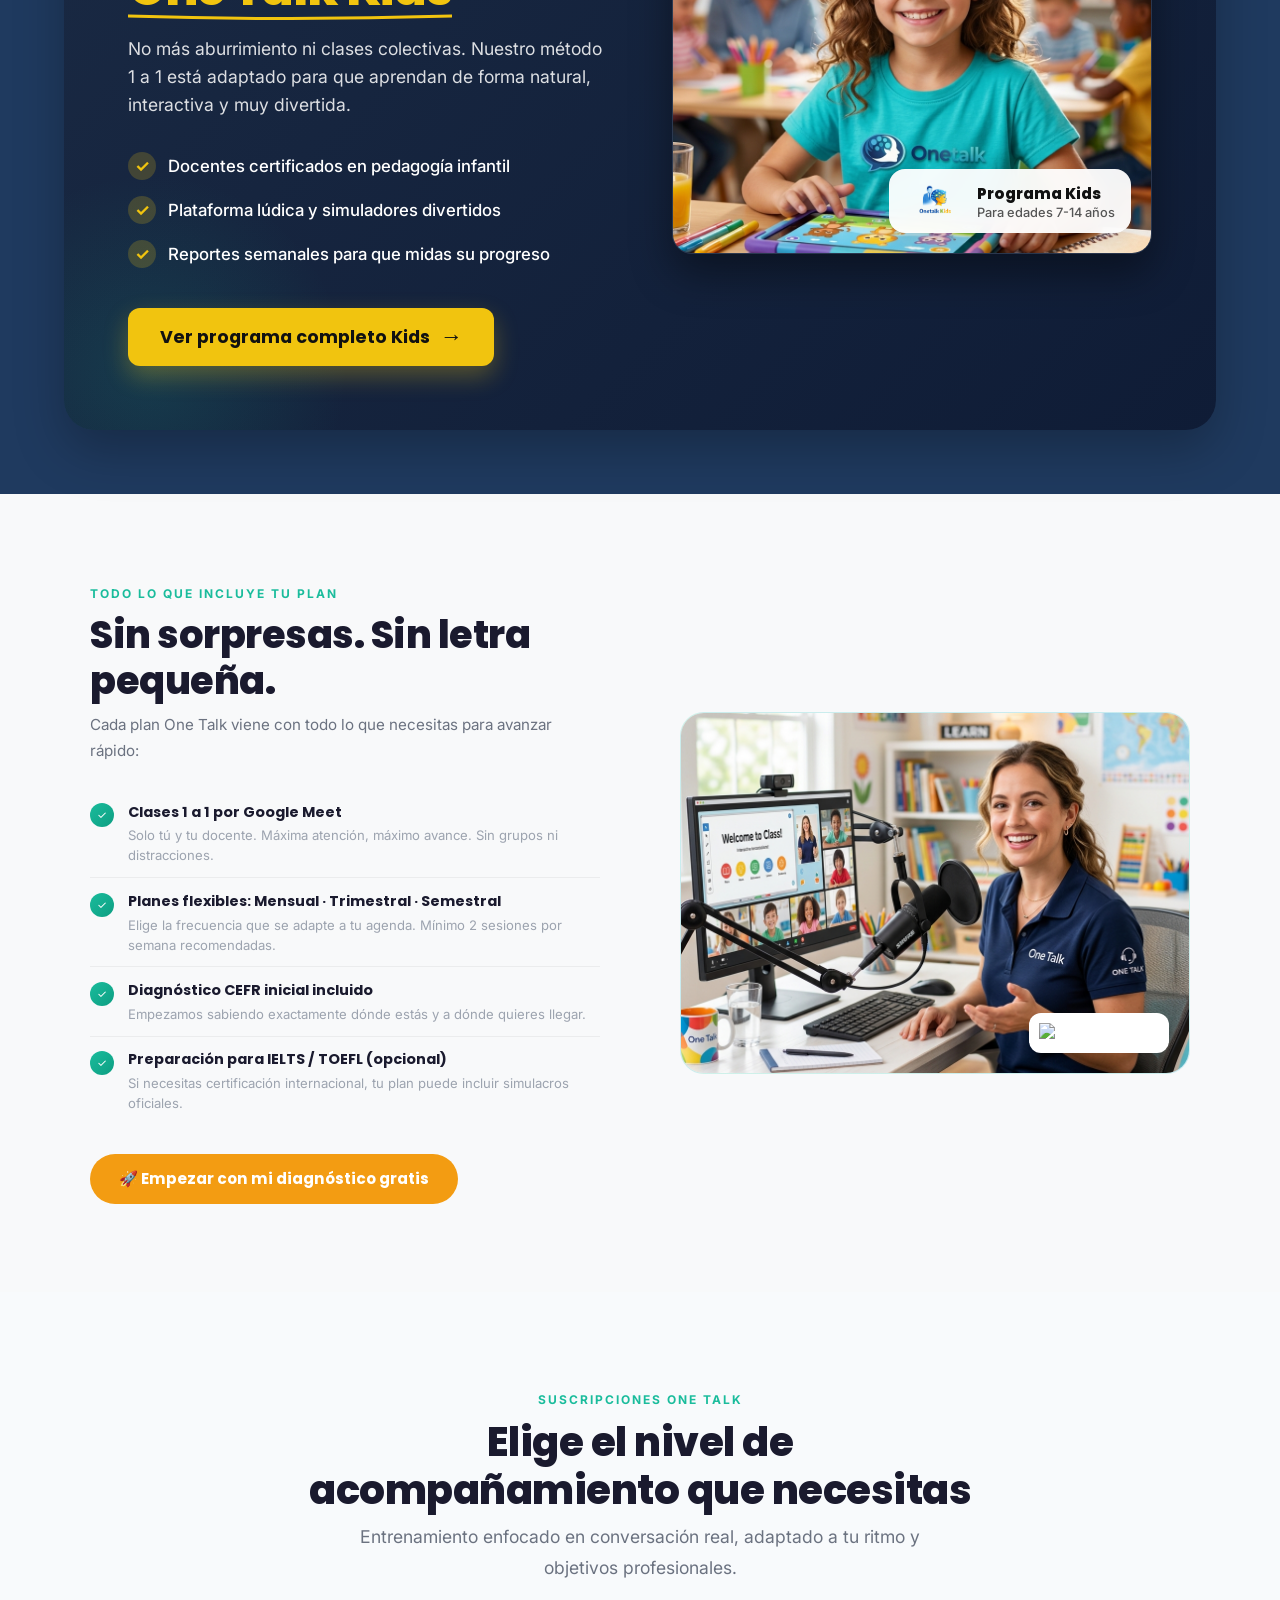
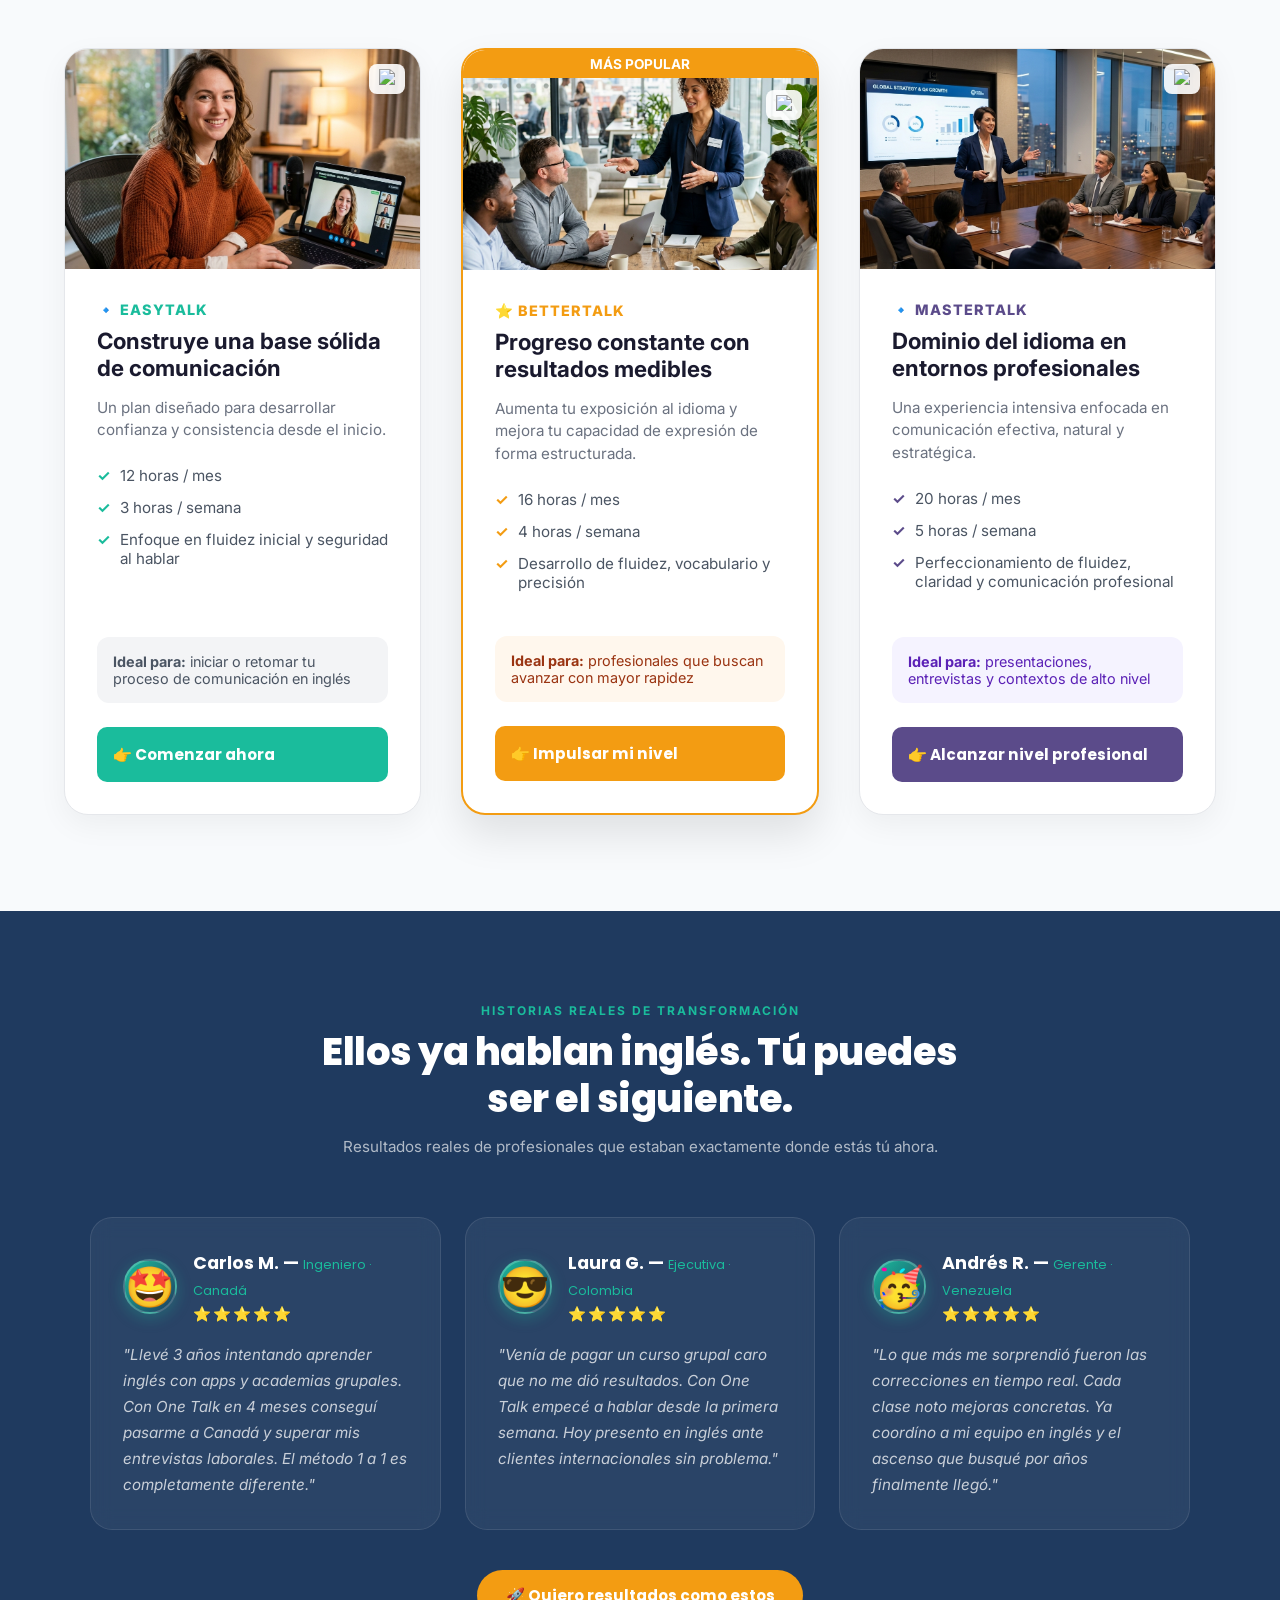
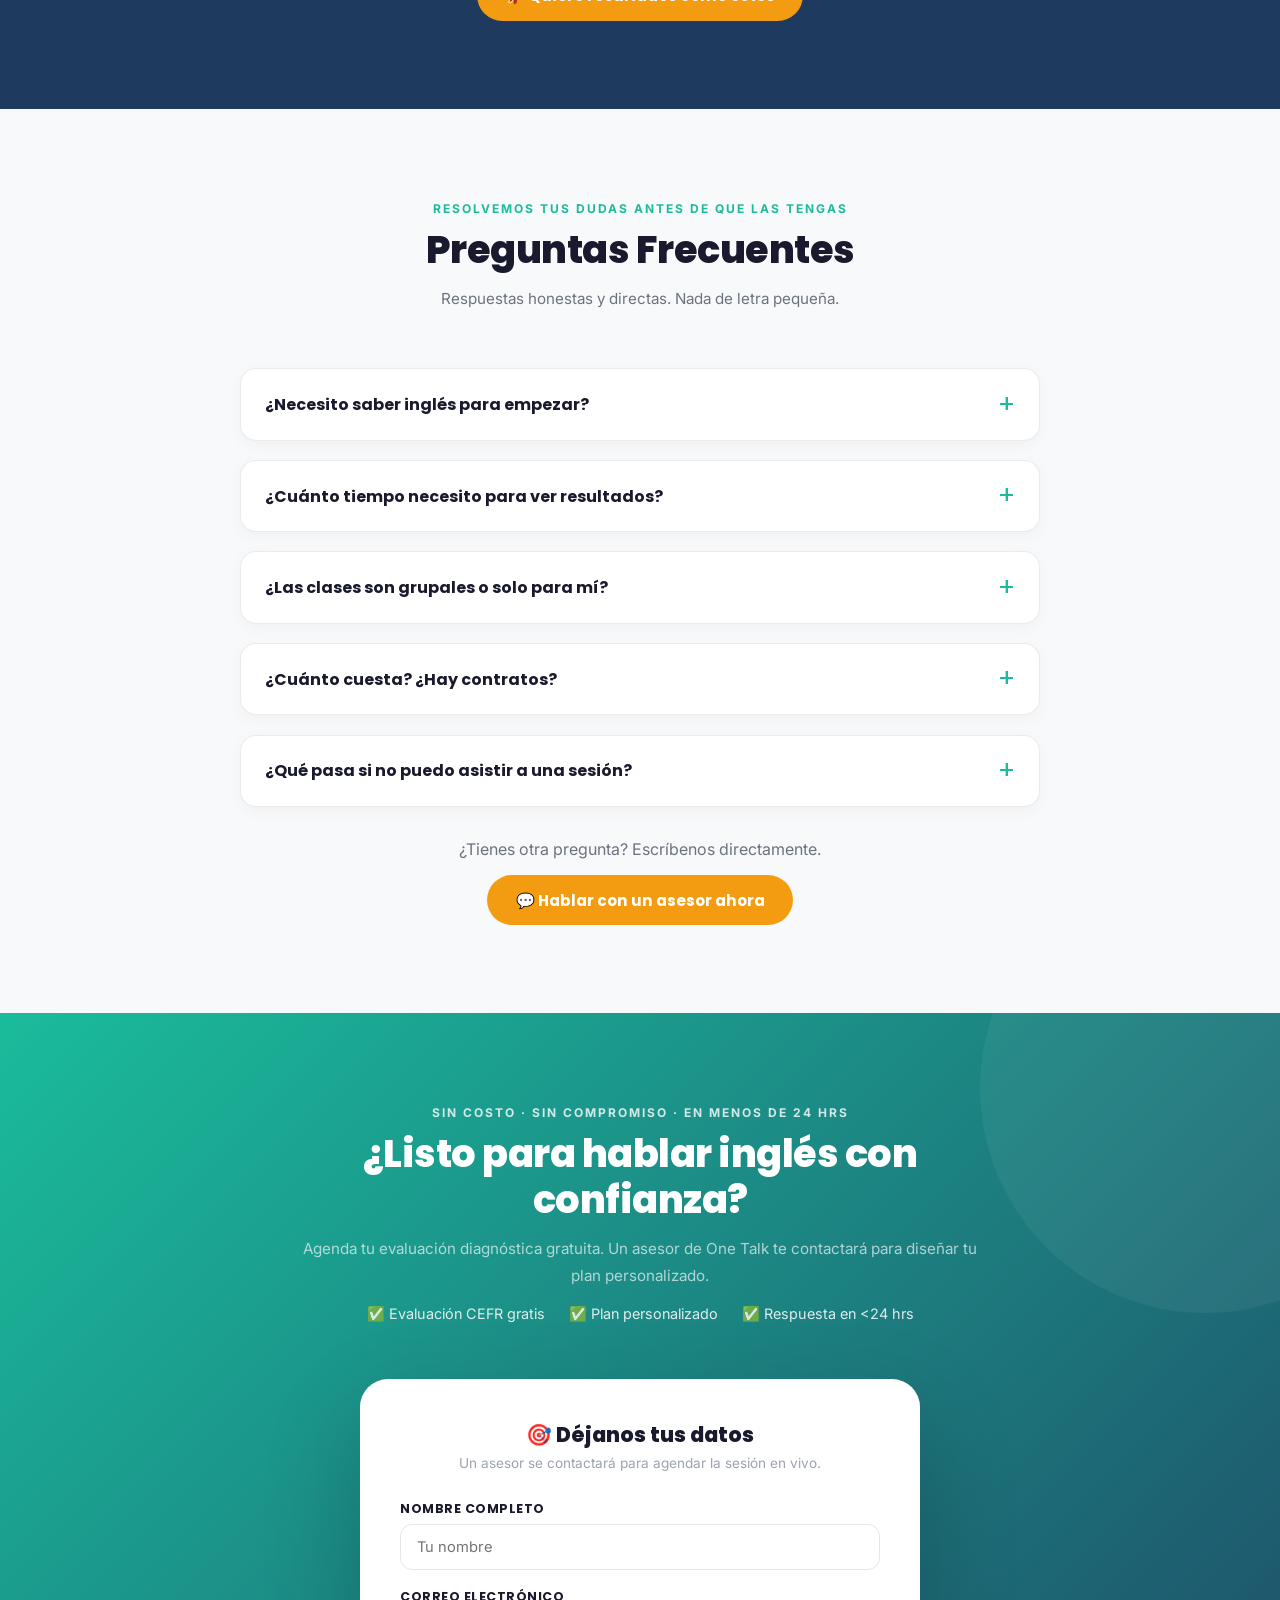
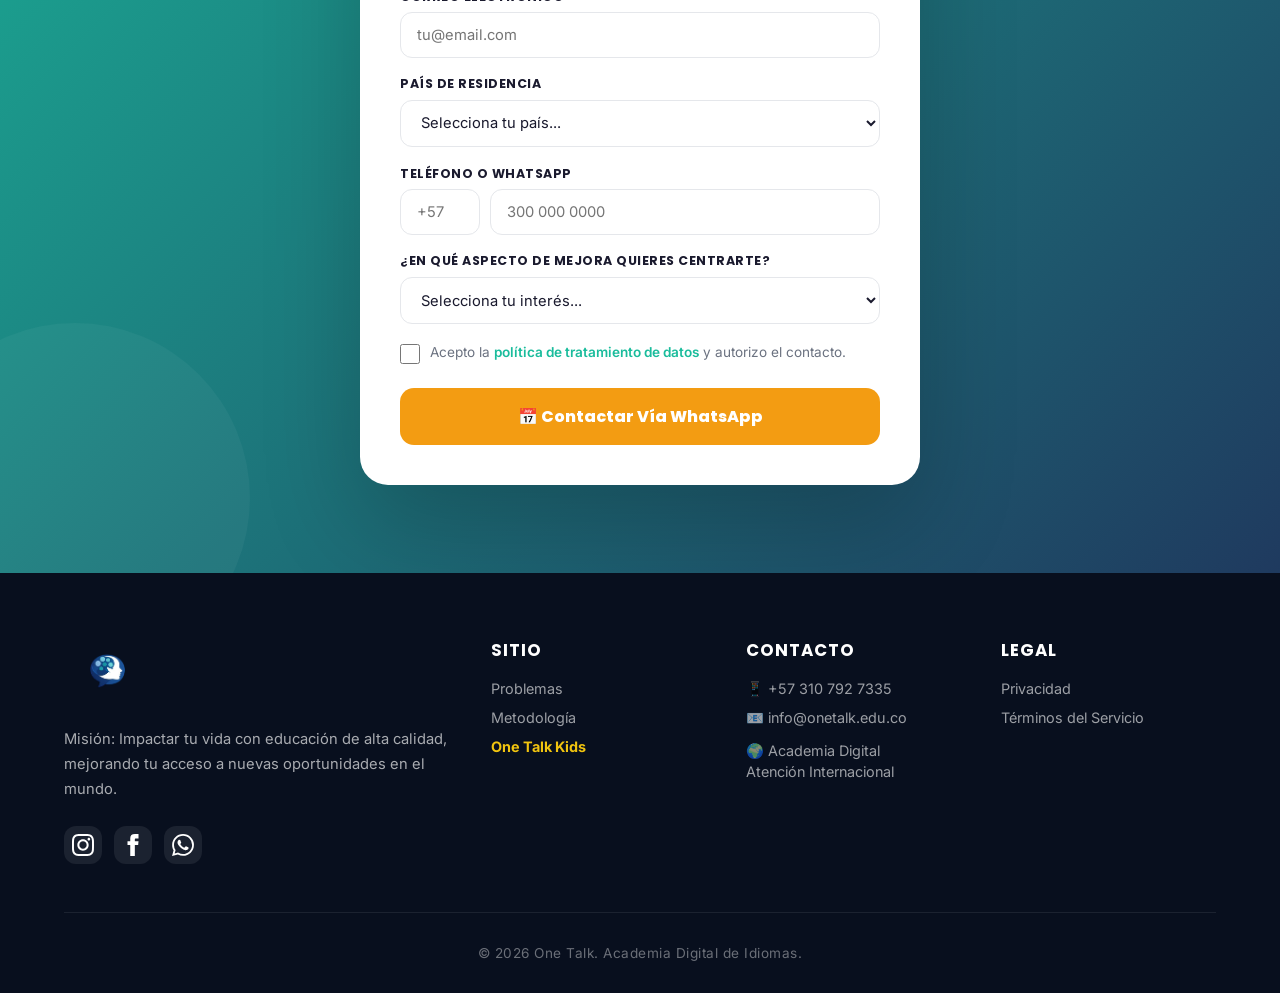
==== commit bcfdb08d: "Actualizar favicon a la version recortada logo.favicon.png" ====
--- a/index.html
+++ b/index.html
@@ -3,8 +3,8 @@
 <head>
 <meta charset="UTF-8"/>
 <meta name="viewport" content="width=device-width, initial-scale=1.0"/>
-<link rel="icon" type="image/png" href="imagenes/logo.png"/>
-<link rel="shortcut icon" type="image/png" href="imagenes/logo.png"/>
+<link rel="icon" type="image/png" href="imagenes/logo.favicon.png"/>
+<link rel="shortcut icon" type="image/png" href="imagenes/logo.favicon.png"/>
 <title>One Talk | Academia de Inglés | Speak with Confidence</title>
 <meta name="description" content="One Talk: Ecosistema de aprendizaje de inglés enfocado en fluidez y organización del lenguaje. Clases 1 a 1, metodología 80/20. Creado para resultados reales."/>
 <meta name="keywords" content="clases de ingles online, academia de ingles, One Talk, metodo 80/20, ingles conversacional, ingles para profesionales, ingles CEFR, bilingüismo"/>
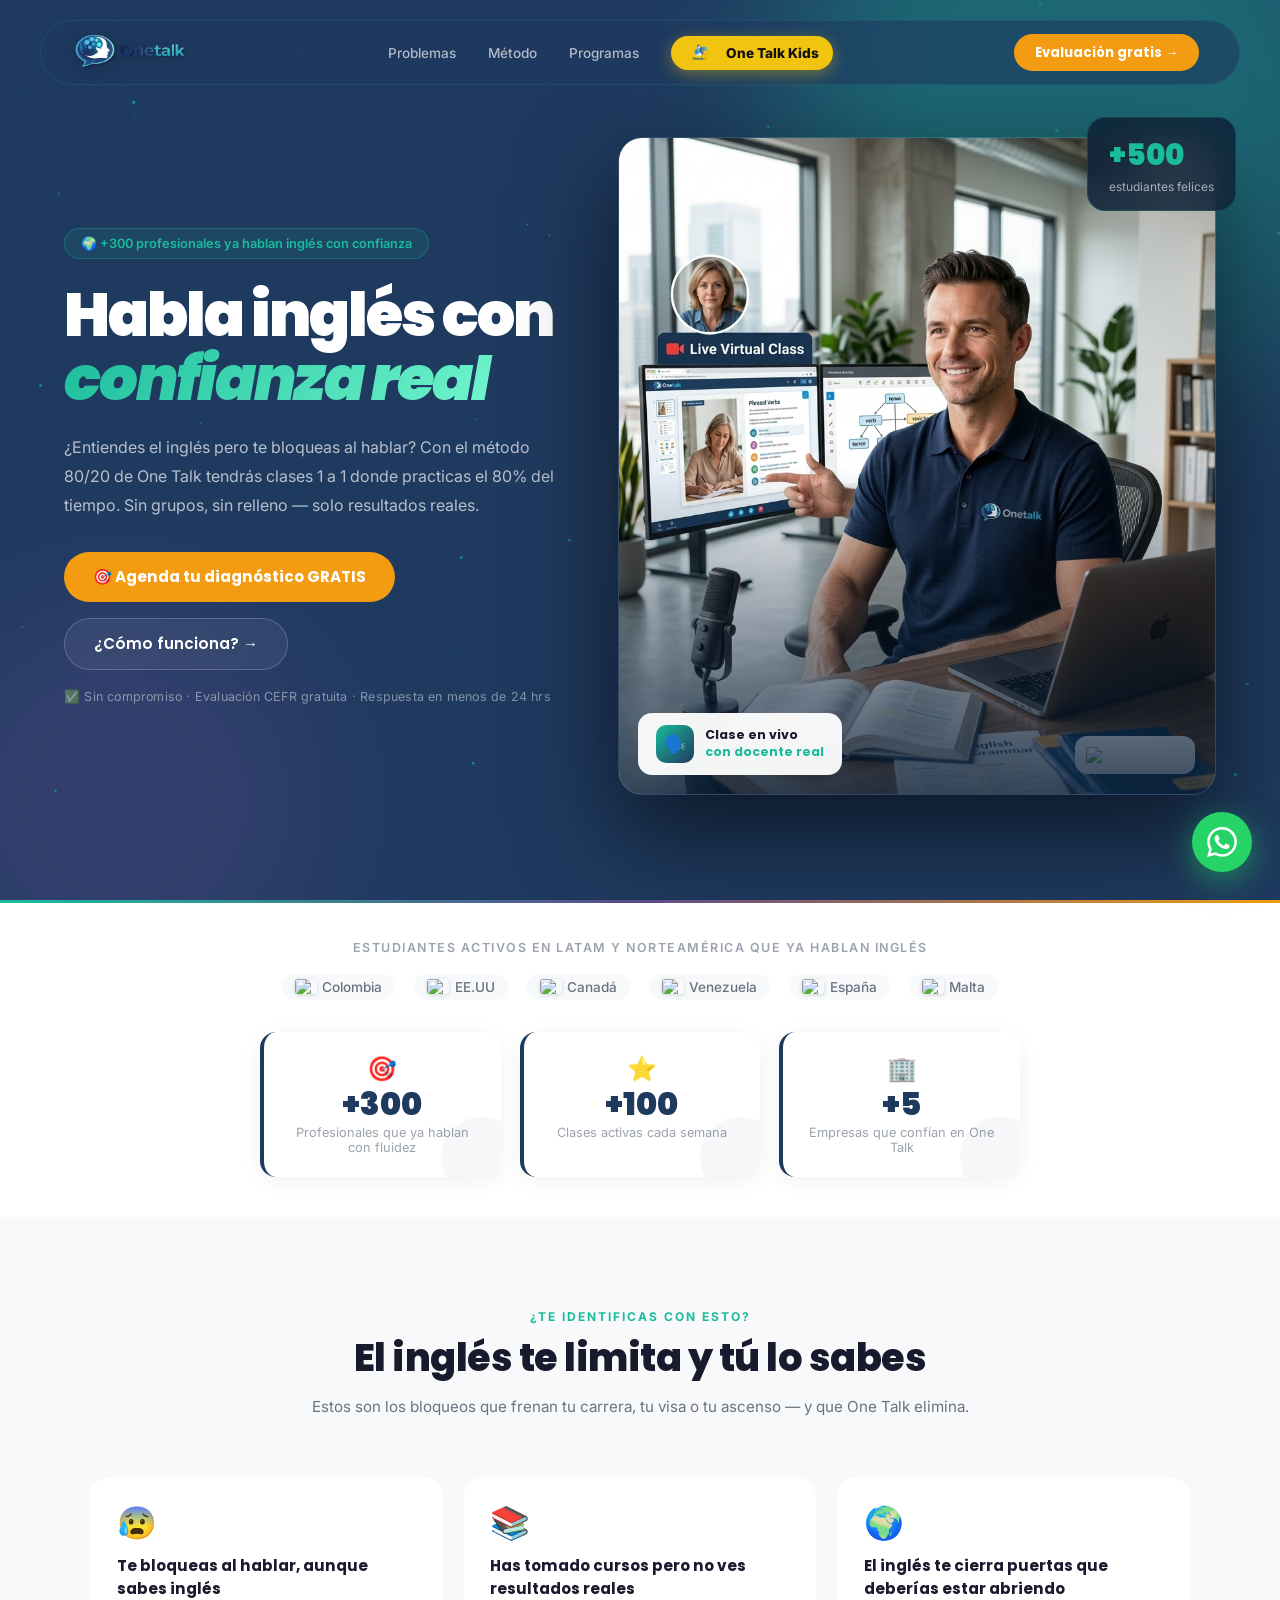
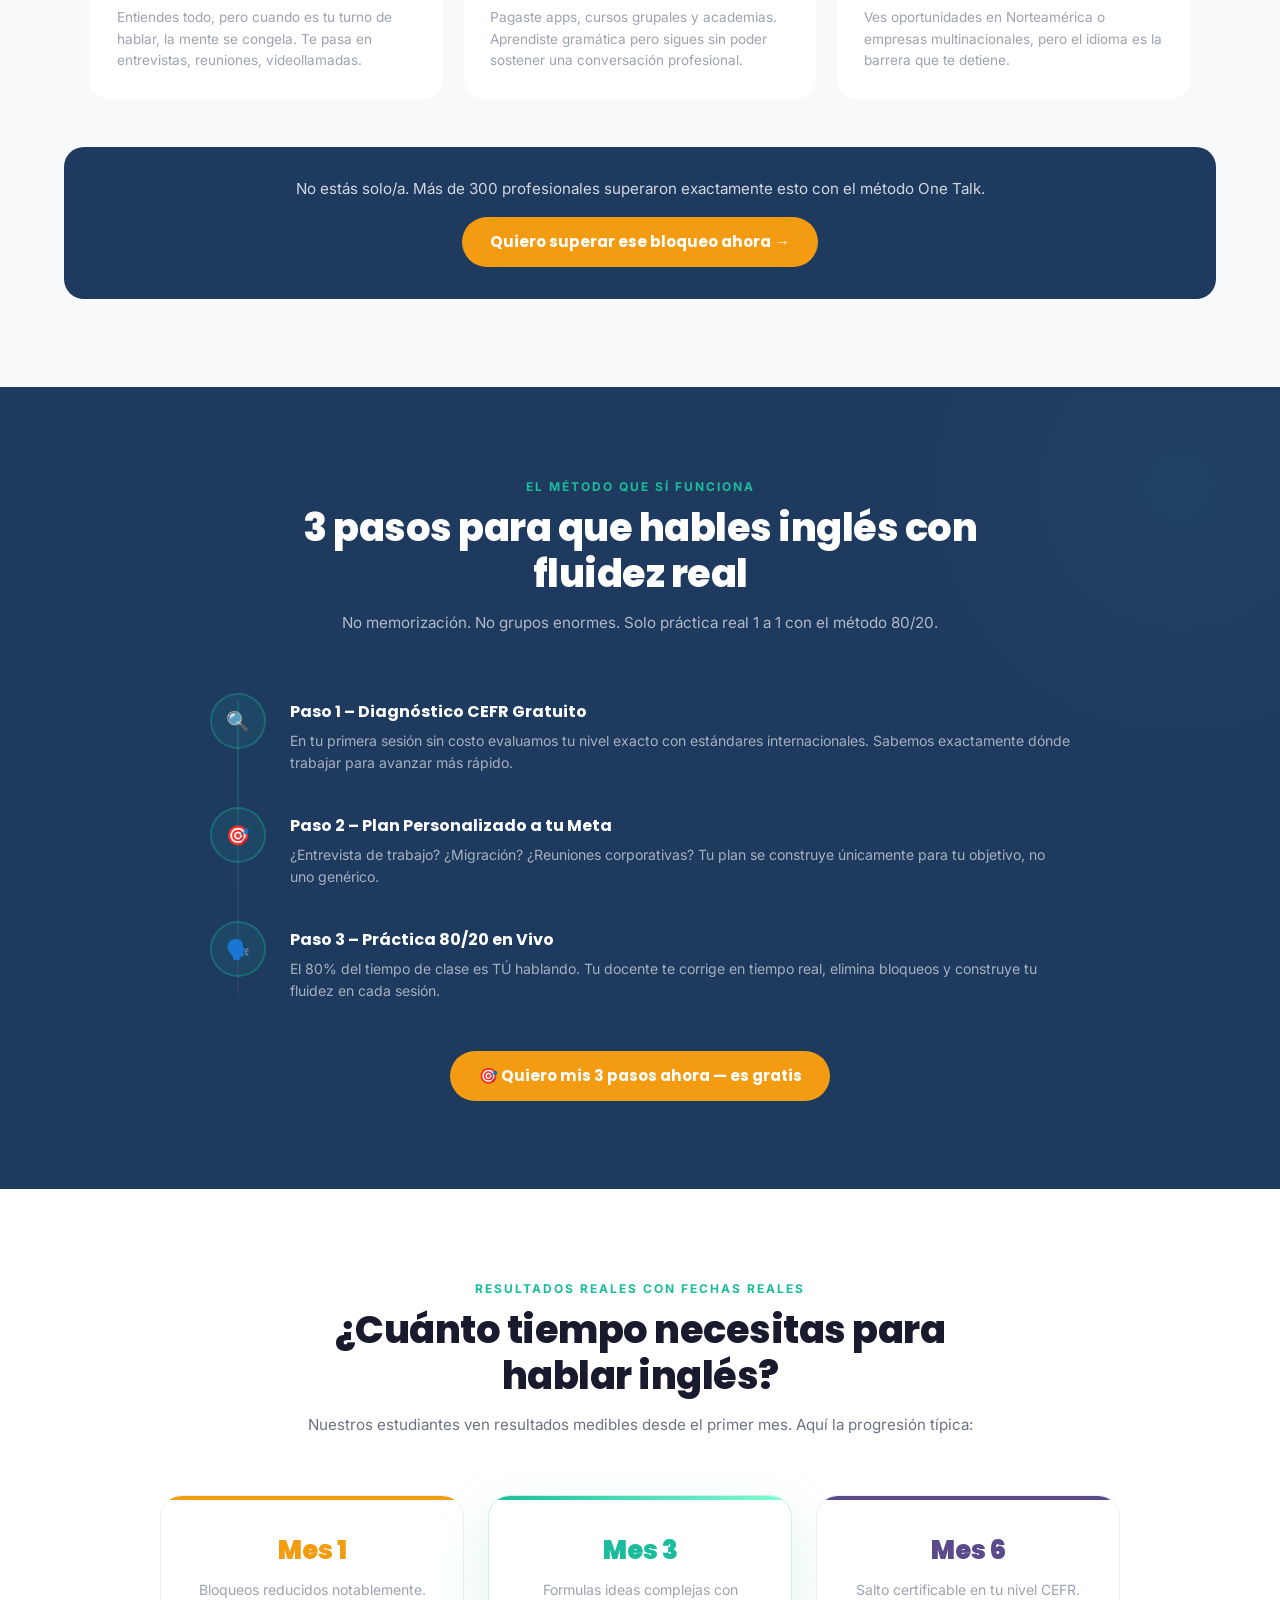
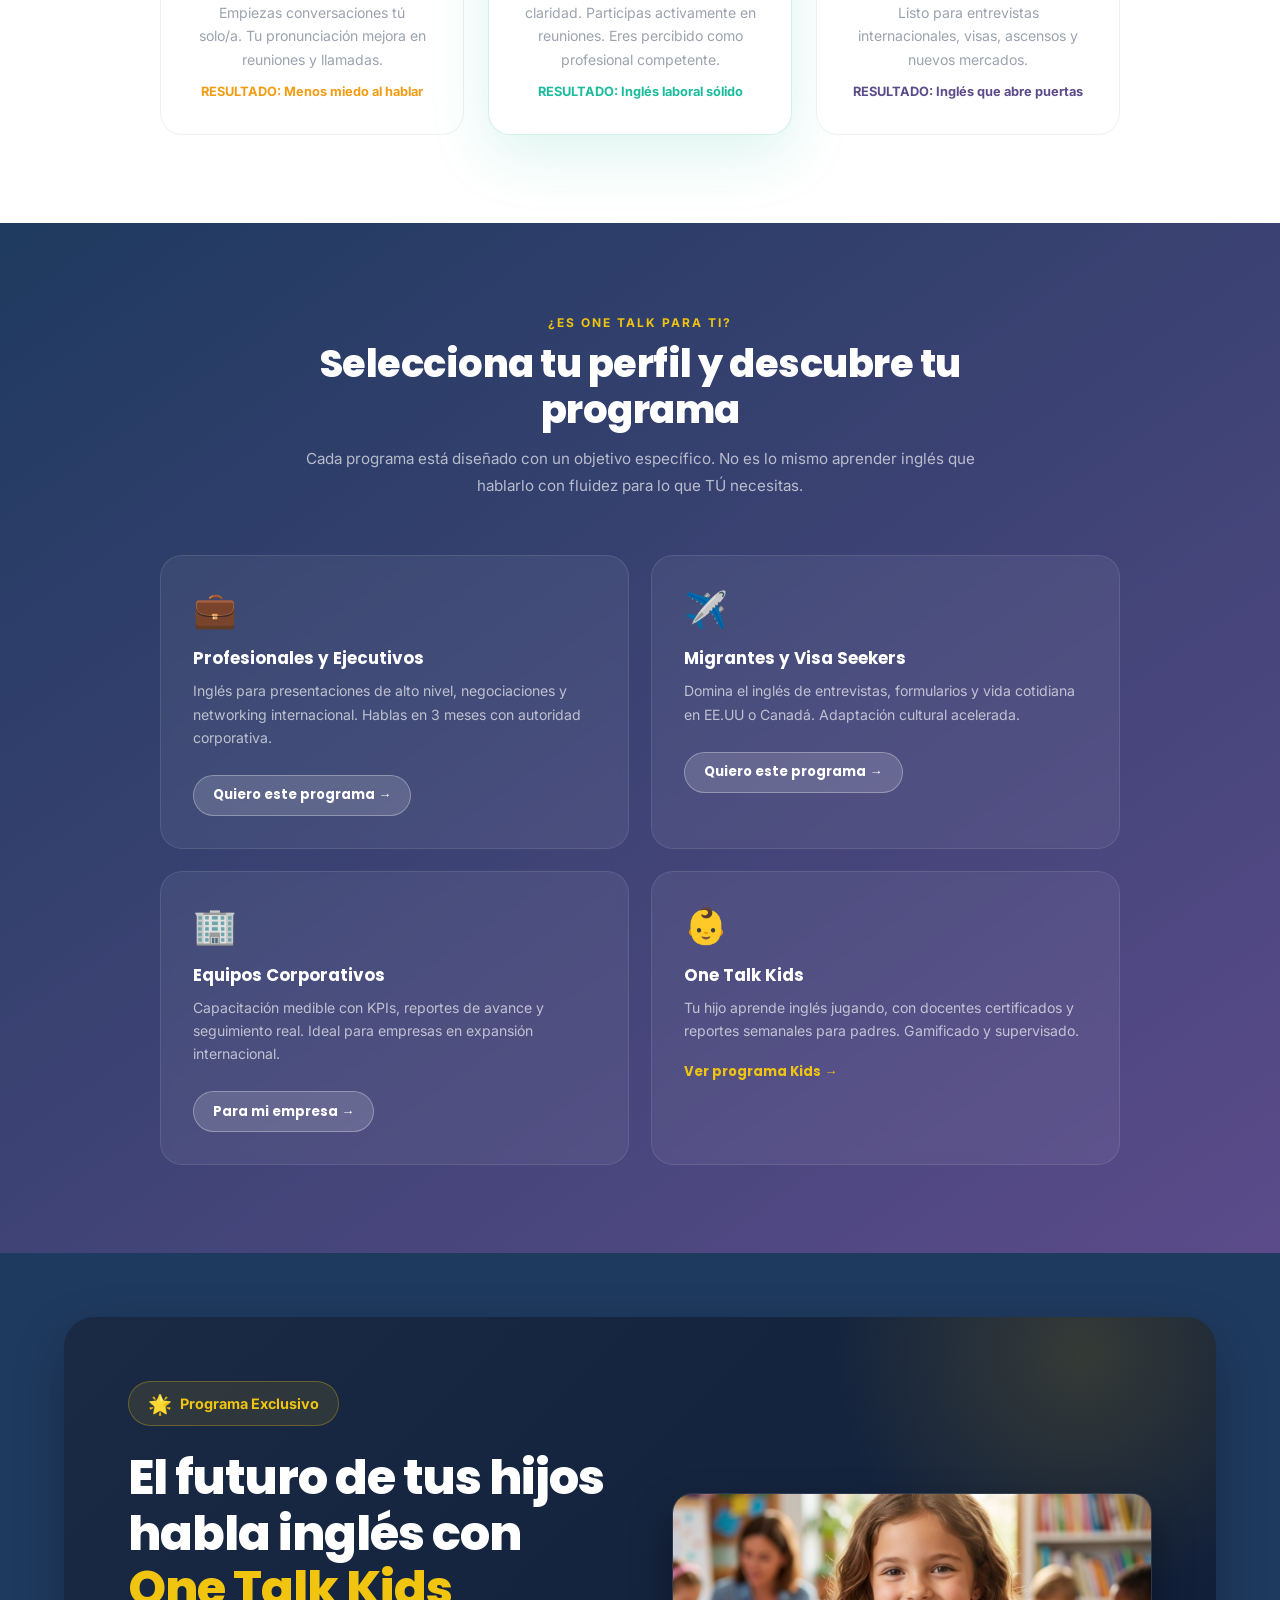
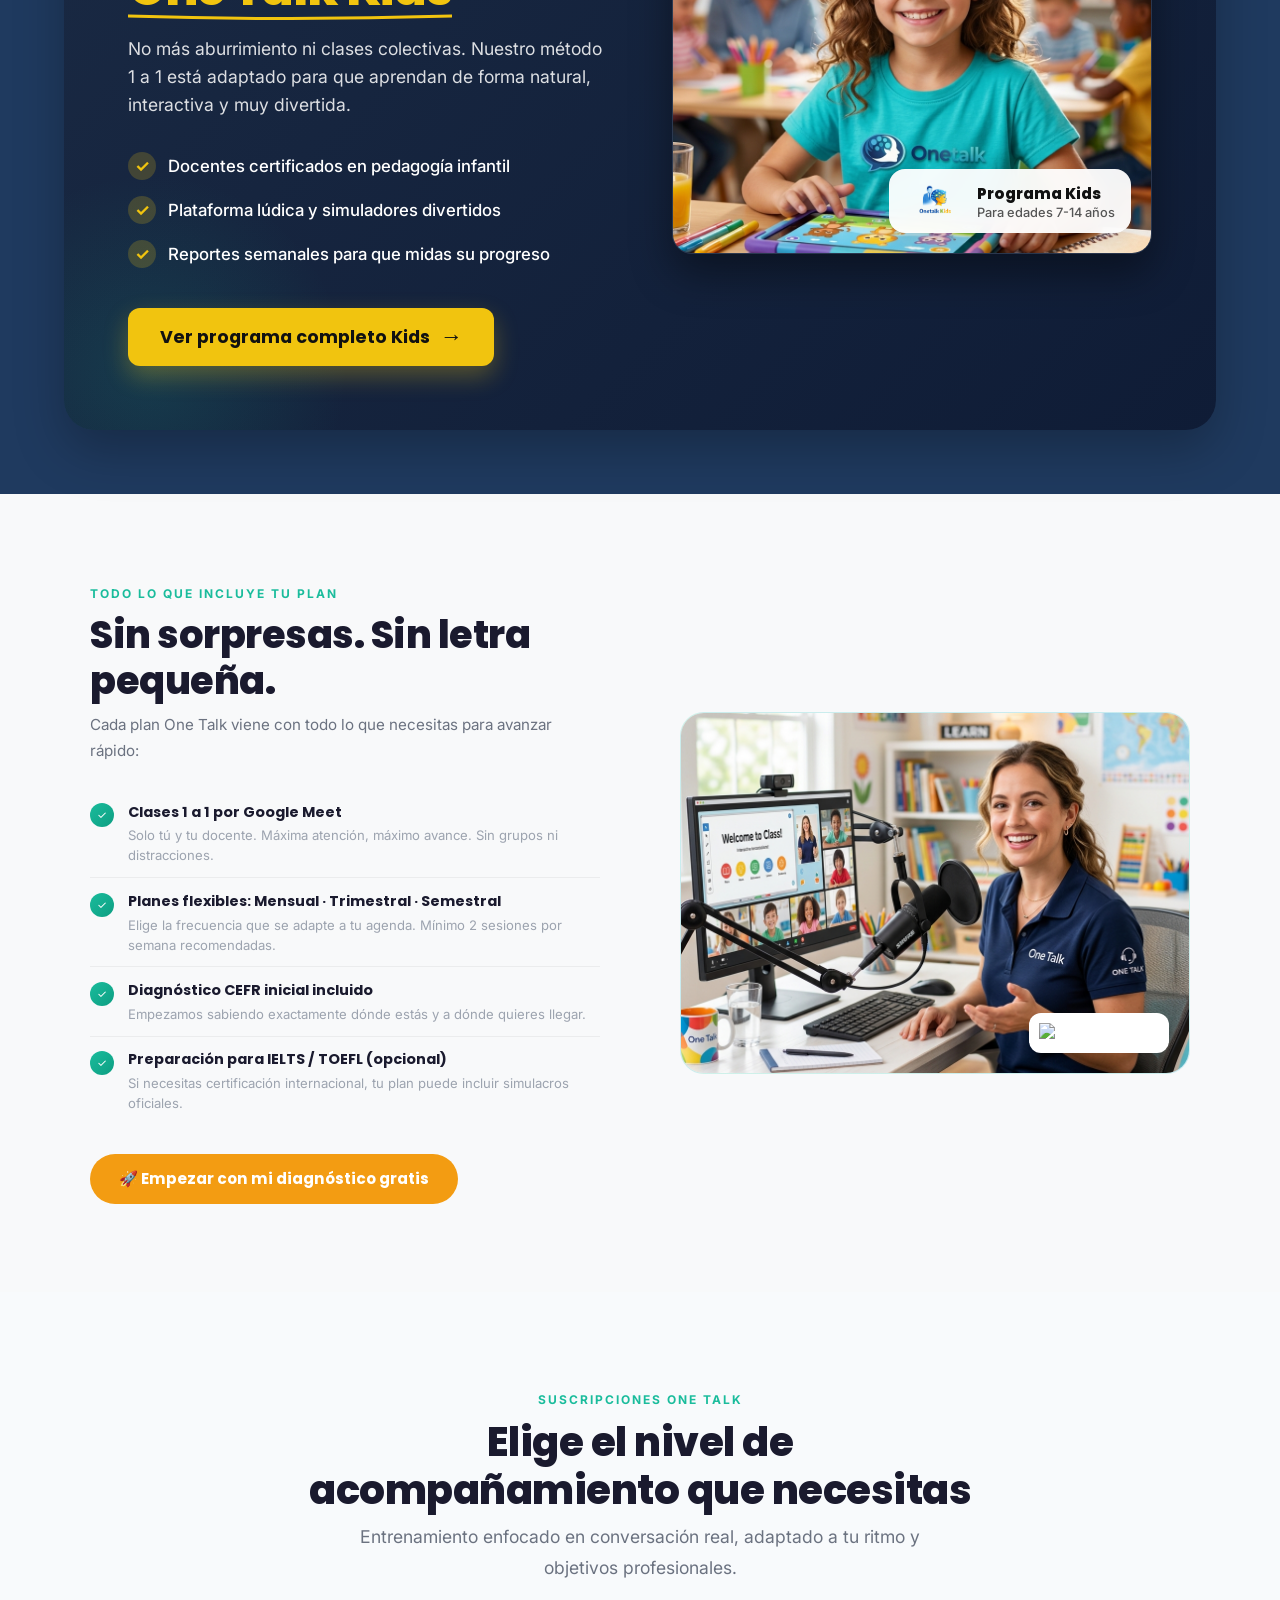
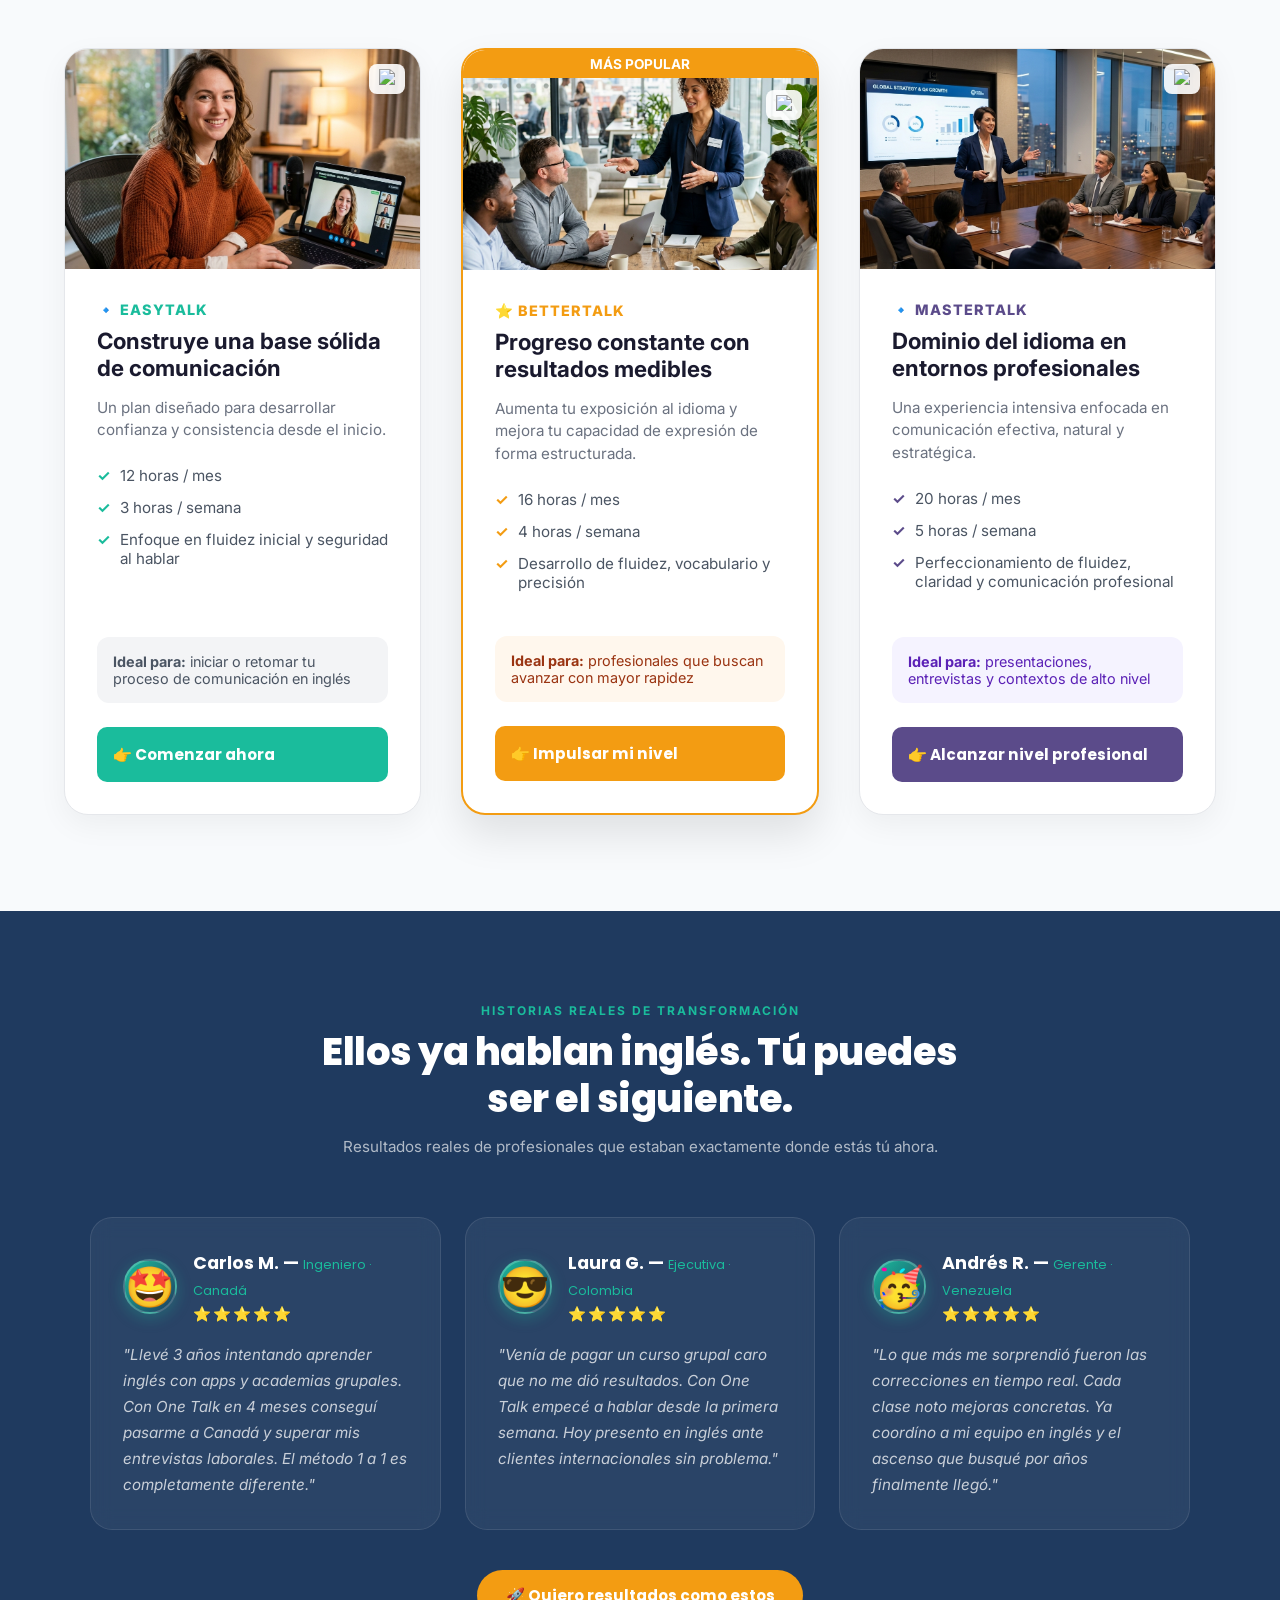
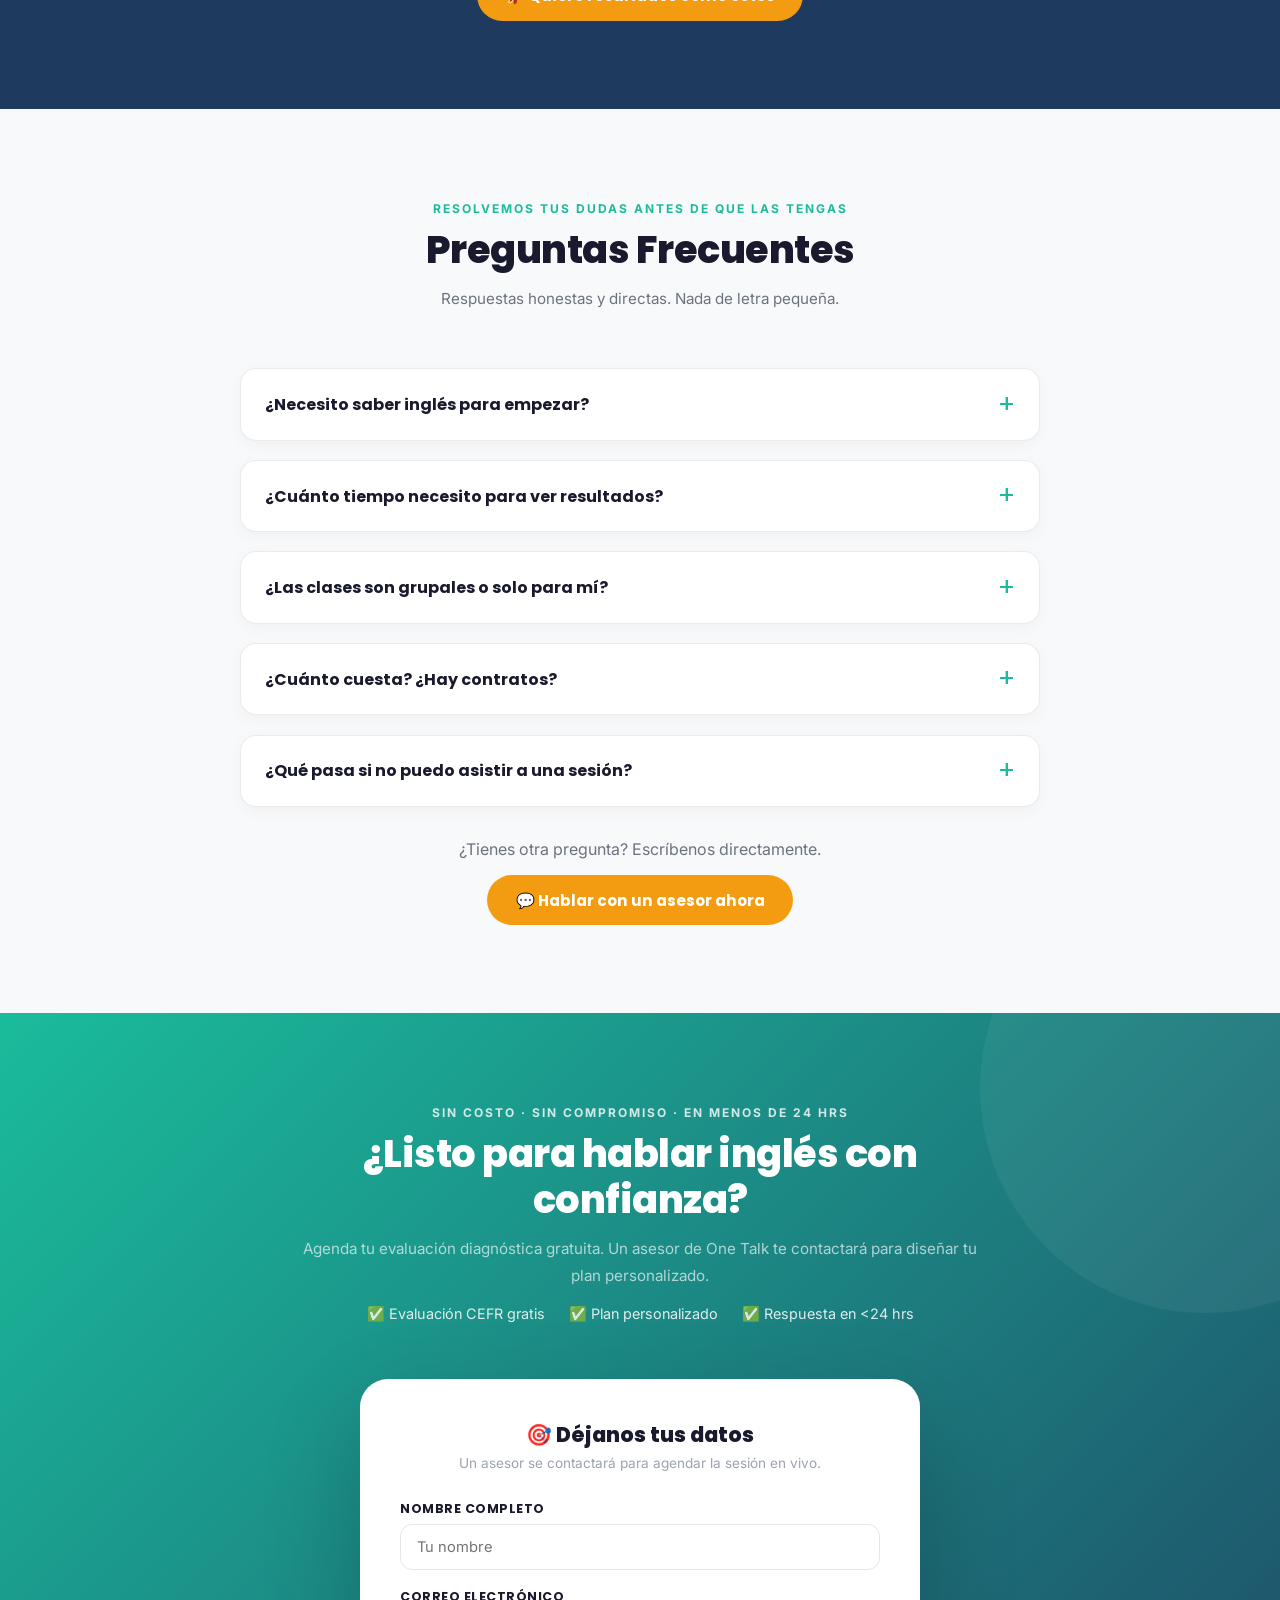
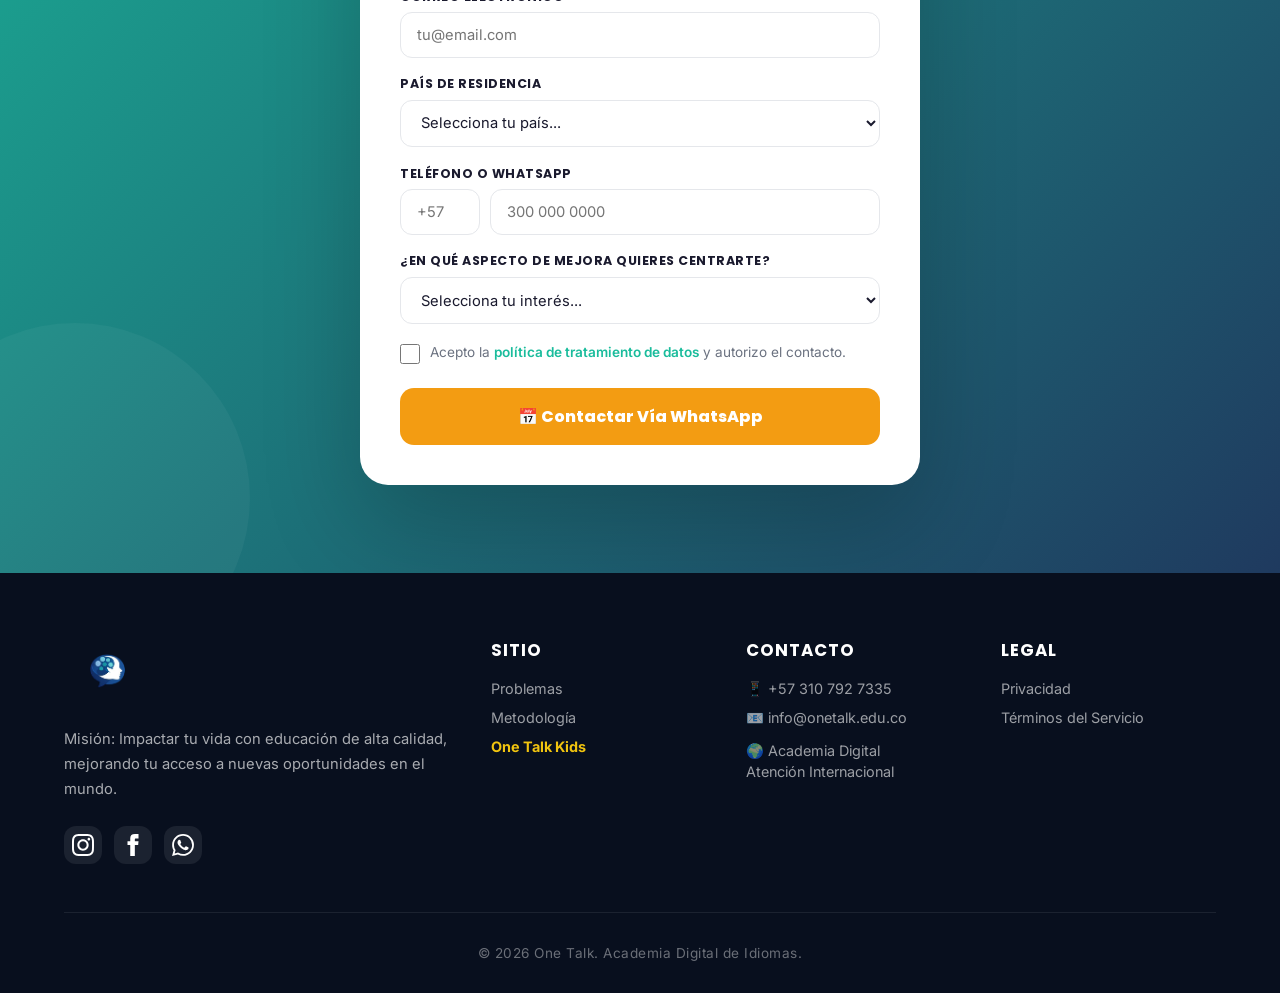
==== commit bc1e6d67: "Agregar scripts de Google Tag Manager (GTM)" ====
--- a/index.html
+++ b/index.html
@@ -1,6 +1,13 @@
 <!DOCTYPE html>
 <html lang="es">
 <head>
+<!-- Google Tag Manager -->
+<script>(function(w,d,s,l,i){w[l]=w[l]||[];w[l].push({'gtm.start':
+new Date().getTime(),event:'gtm.js'});var f=d.getElementsByTagName(s)[0],
+j=d.createElement(s),dl=l!='dataLayer'?'&l='+l:'';j.async=true;j.src=
+'https://www.googletagmanager.com/gtm.js?id='+i+dl;f.parentNode.insertBefore(j,f);
+})(window,document,'script','dataLayer','GTM-NHD588RD');</script>
+<!-- End Google Tag Manager -->
 <meta charset="UTF-8"/>
 <meta name="viewport" content="width=device-width, initial-scale=1.0"/>
 <link rel="icon" type="image/png" href="imagenes/logo.favicon.png"/>
@@ -44,6 +51,10 @@
 </style>
 </head>
 <body>
+<!-- Google Tag Manager (noscript) -->
+<noscript><iframe src="https://www.googletagmanager.com/ns.html?id=GTM-NHD588RD"
+height="0" width="0" style="display:none;visibility:hidden"></iframe></noscript>
+<!-- End Google Tag Manager (noscript) -->
 
 <!-- PRELOADER -->
 <div id="preloader">
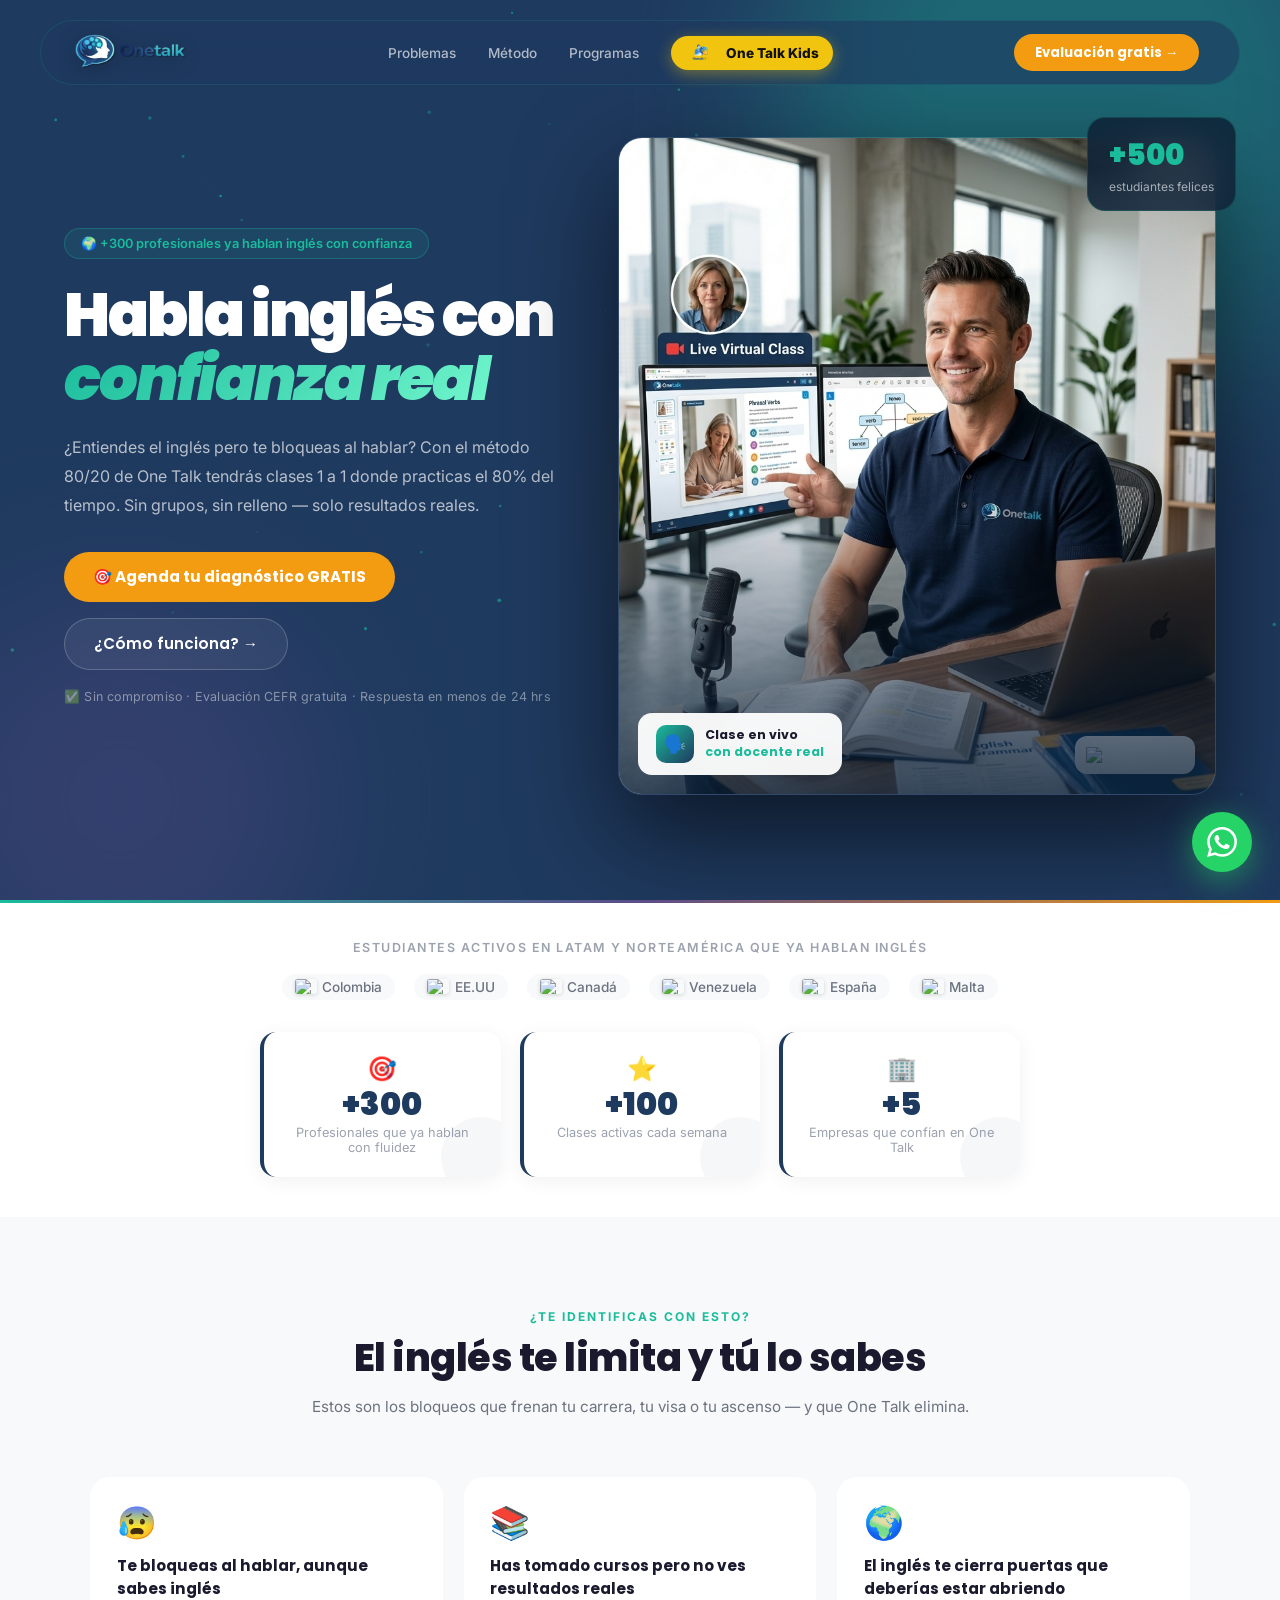
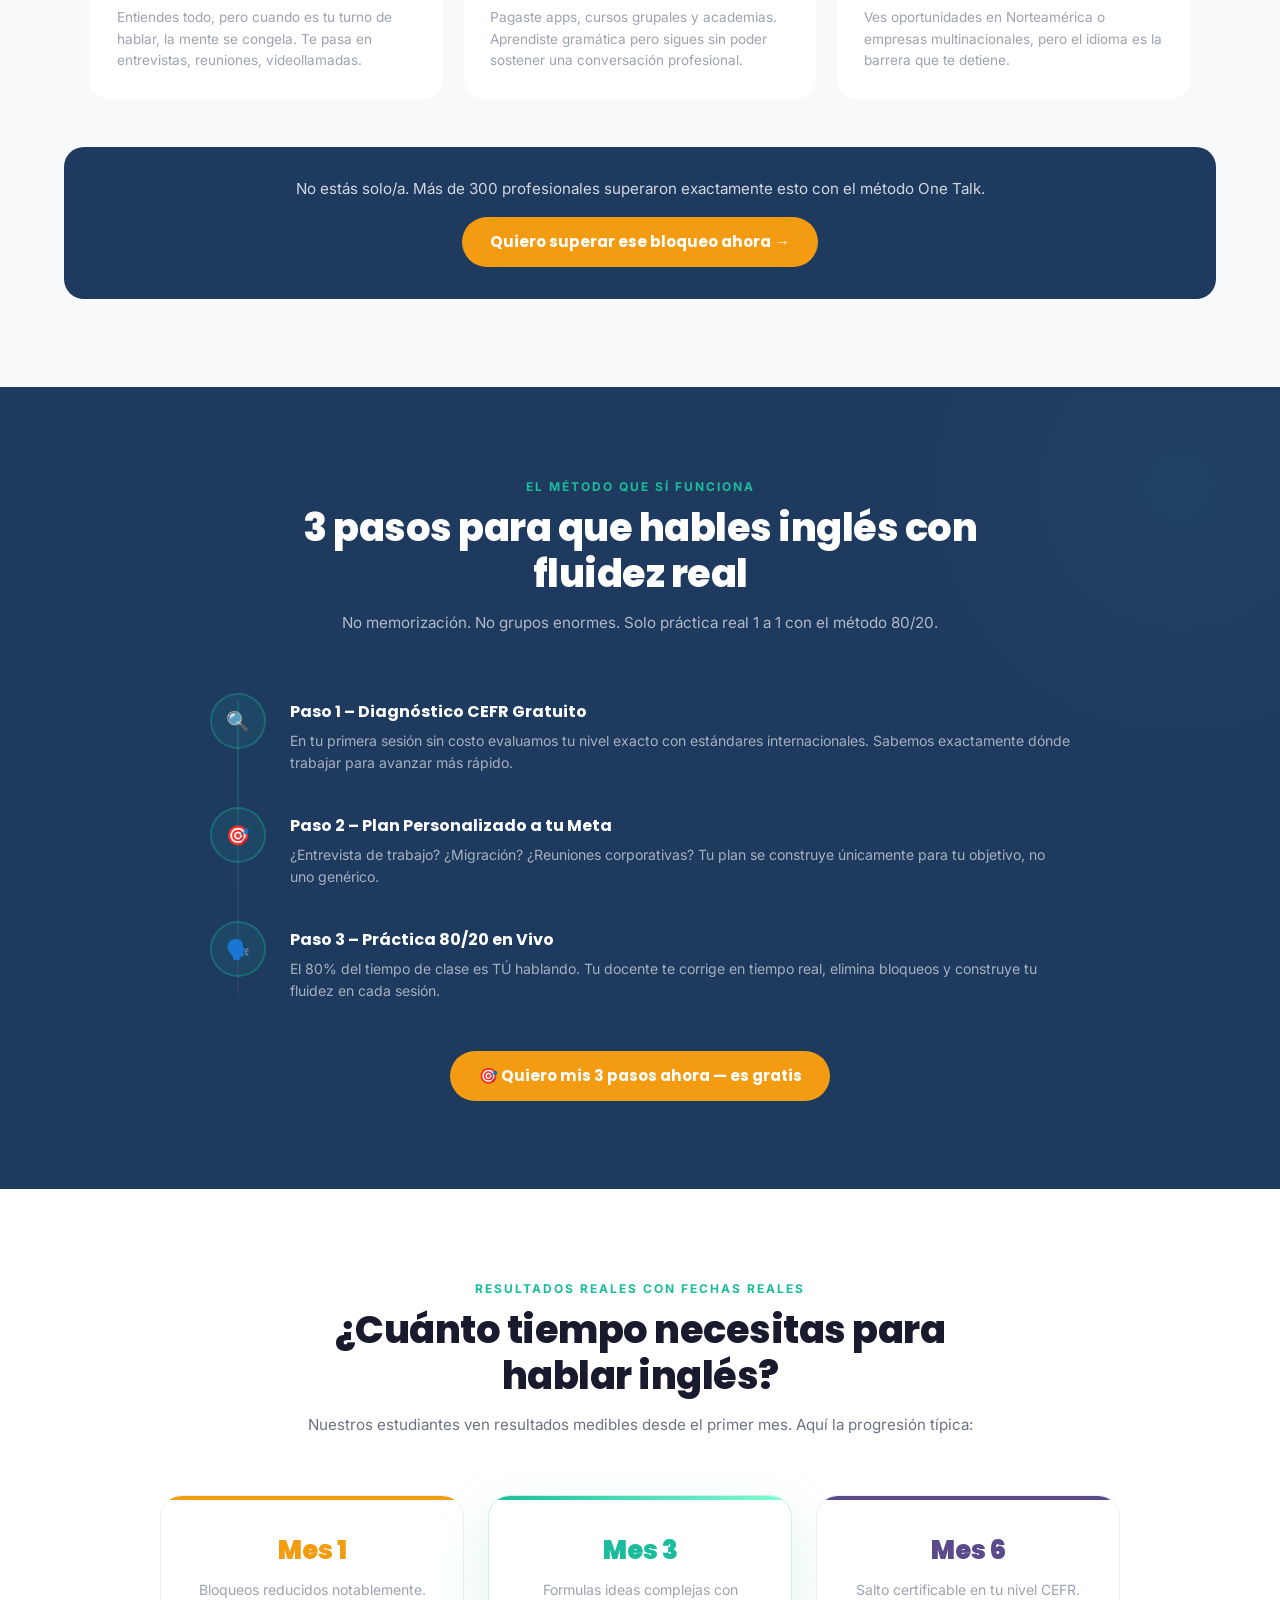
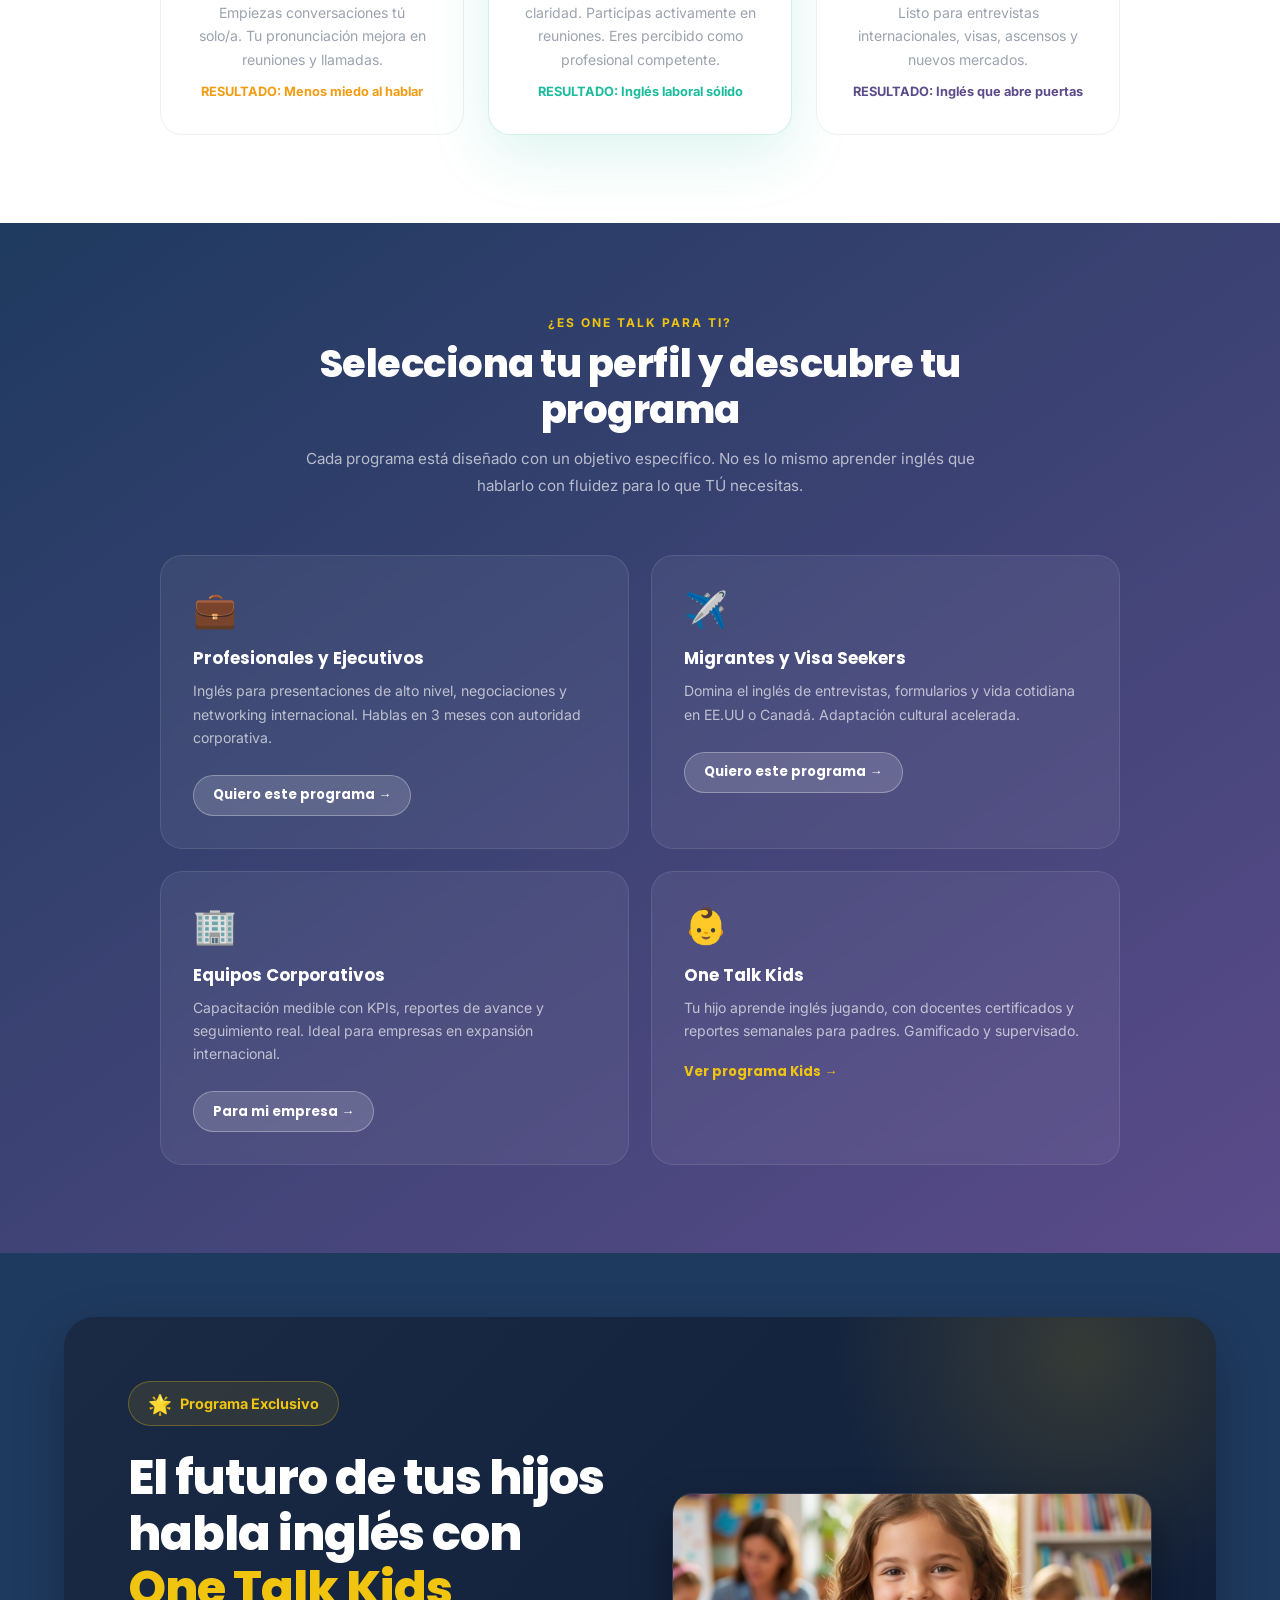
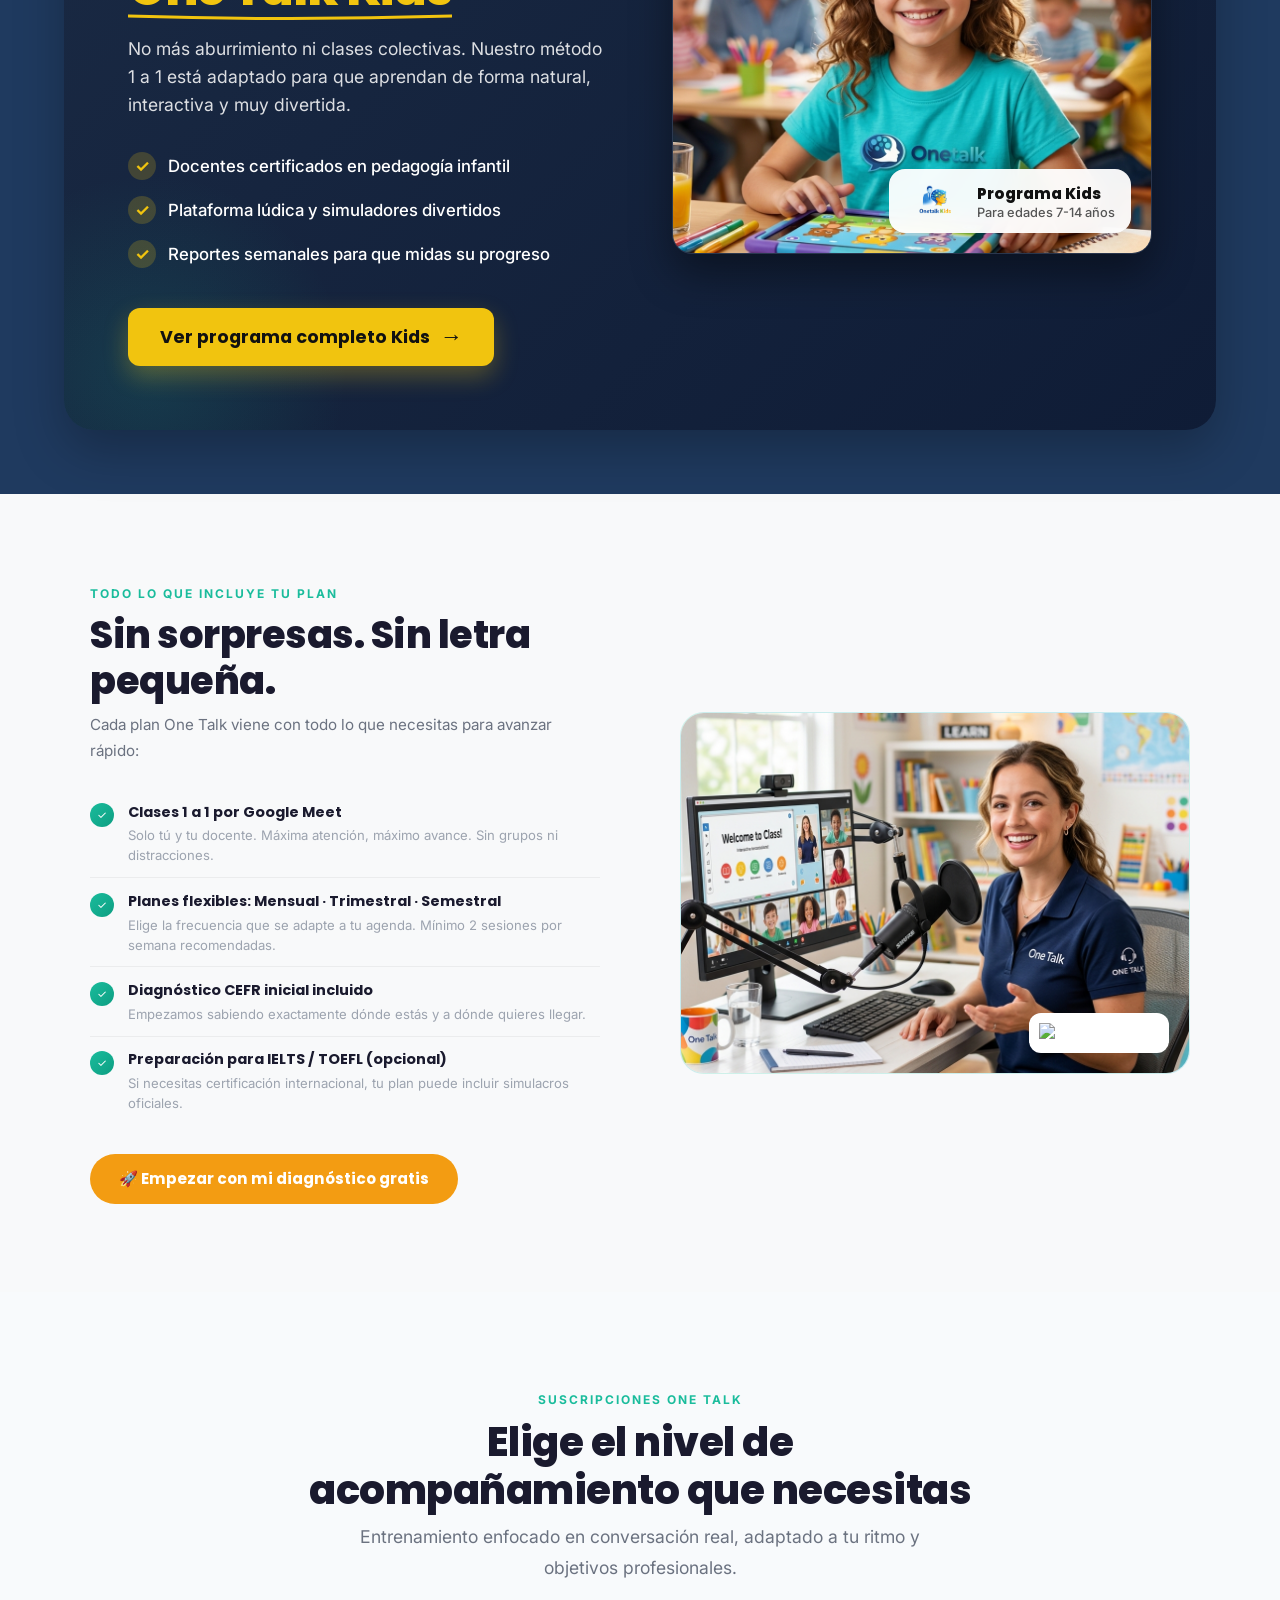
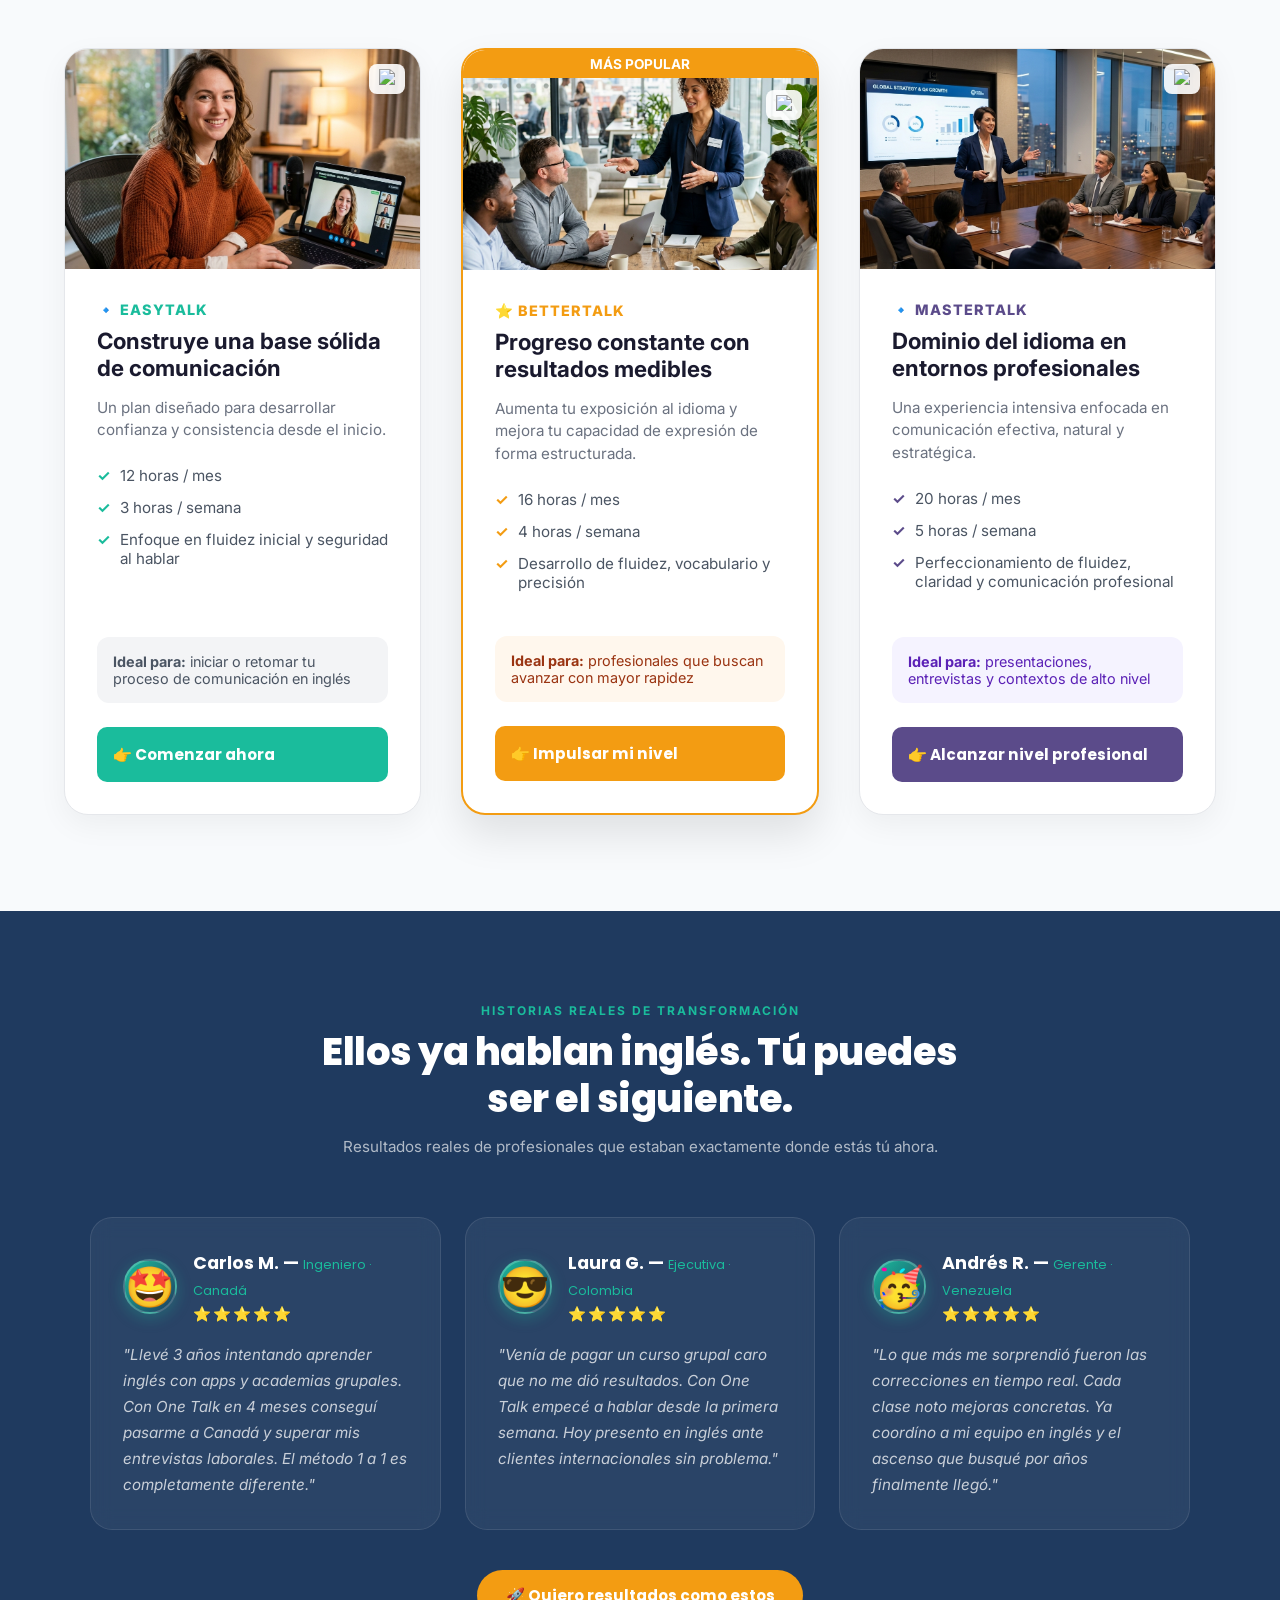
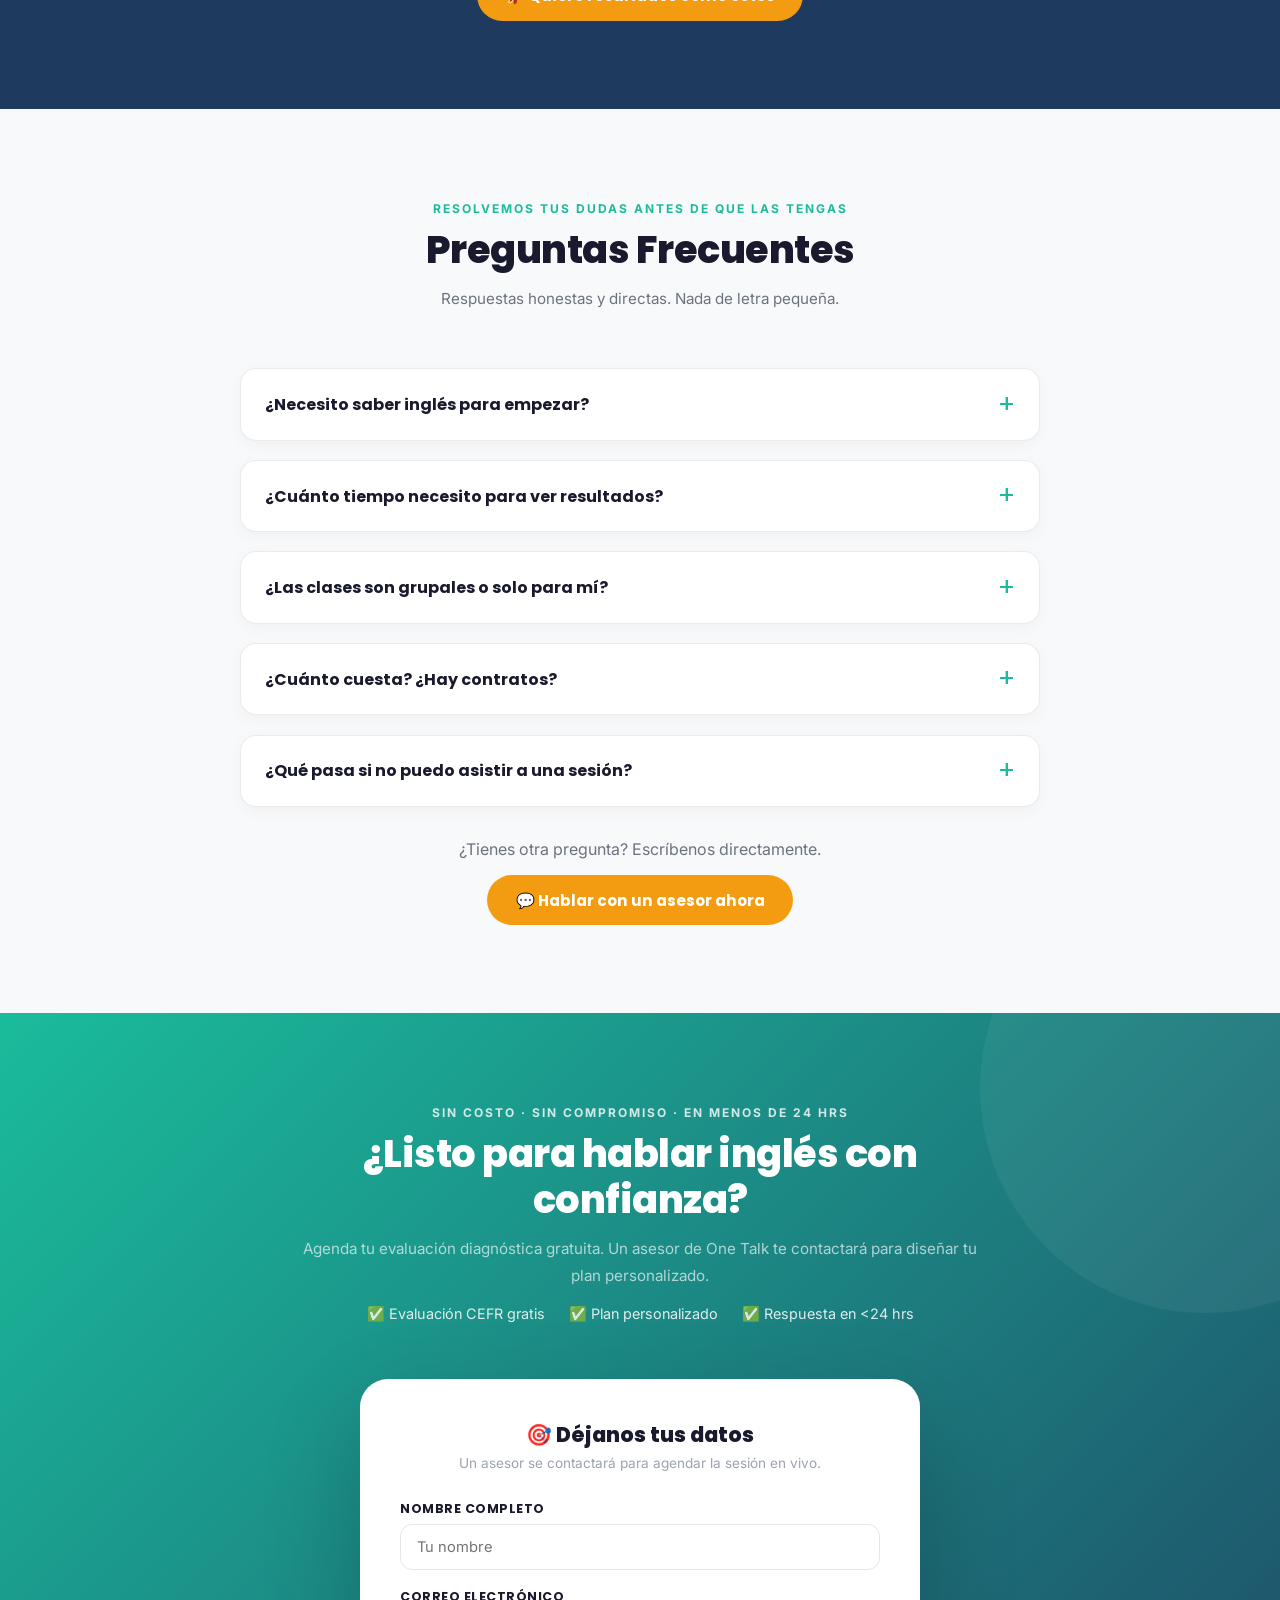
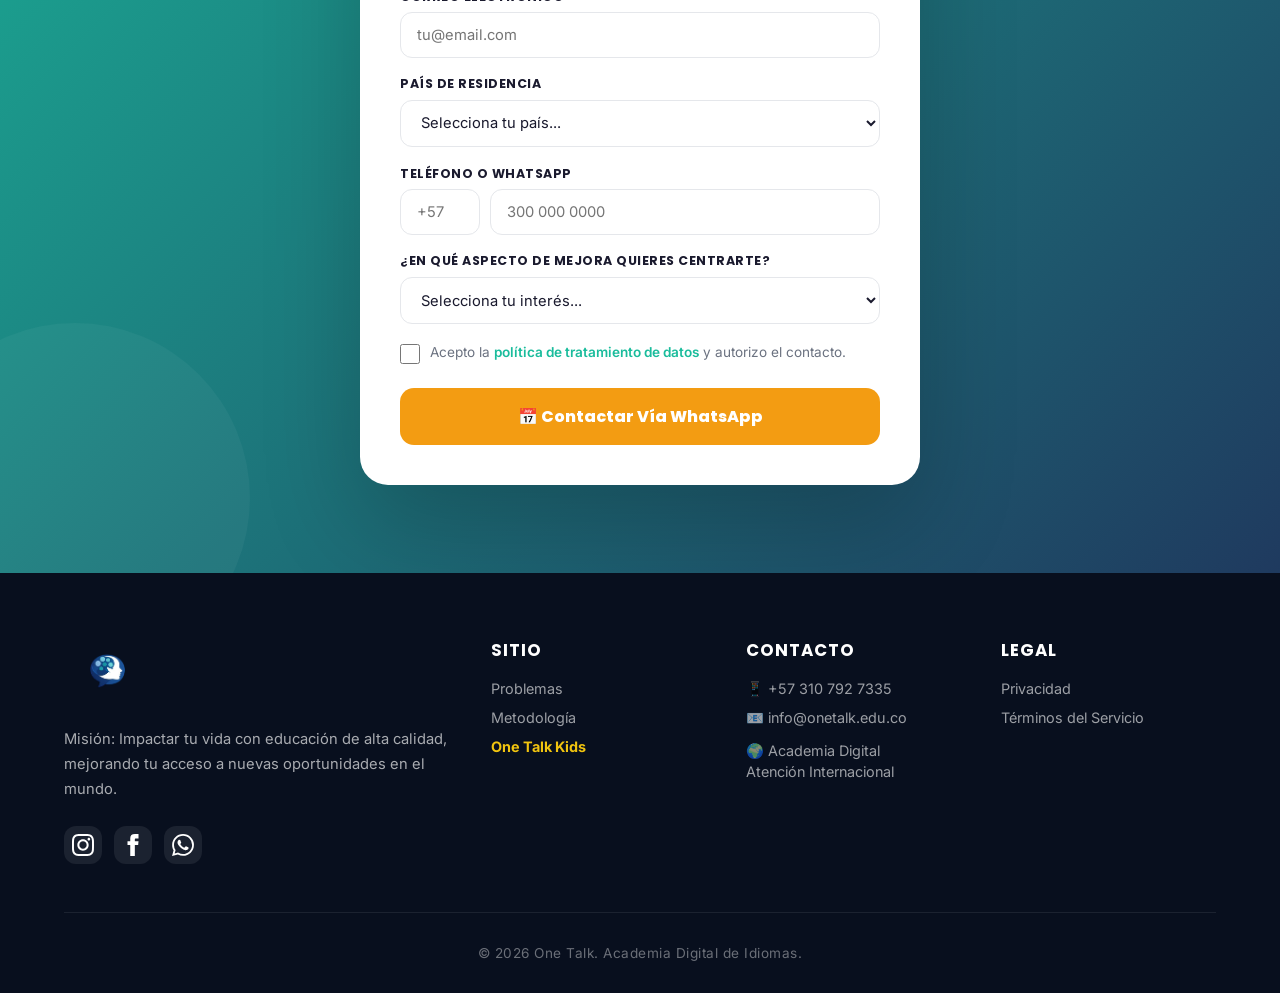
==== commit d49e5501: "Agregar Google tag (gtag.js) a todas las paginas" ====
--- a/index.html
+++ b/index.html
@@ -1,6 +1,15 @@
 <!DOCTYPE html>
 <html lang="es">
 <head>
+<!-- Google tag (gtag.js) -->
+<script async src="https://www.googletagmanager.com/gtag/js?id=G-3HTVPXY249"></script>
+<script>
+  window.dataLayer = window.dataLayer || [];
+  function gtag(){dataLayer.push(arguments);}
+  gtag('js', new Date());
+
+  gtag('config', 'G-3HTVPXY249');
+</script>
 <!-- Google Tag Manager -->
 <script>(function(w,d,s,l,i){w[l]=w[l]||[];w[l].push({'gtm.start':
 new Date().getTime(),event:'gtm.js'});var f=d.getElementsByTagName(s)[0],
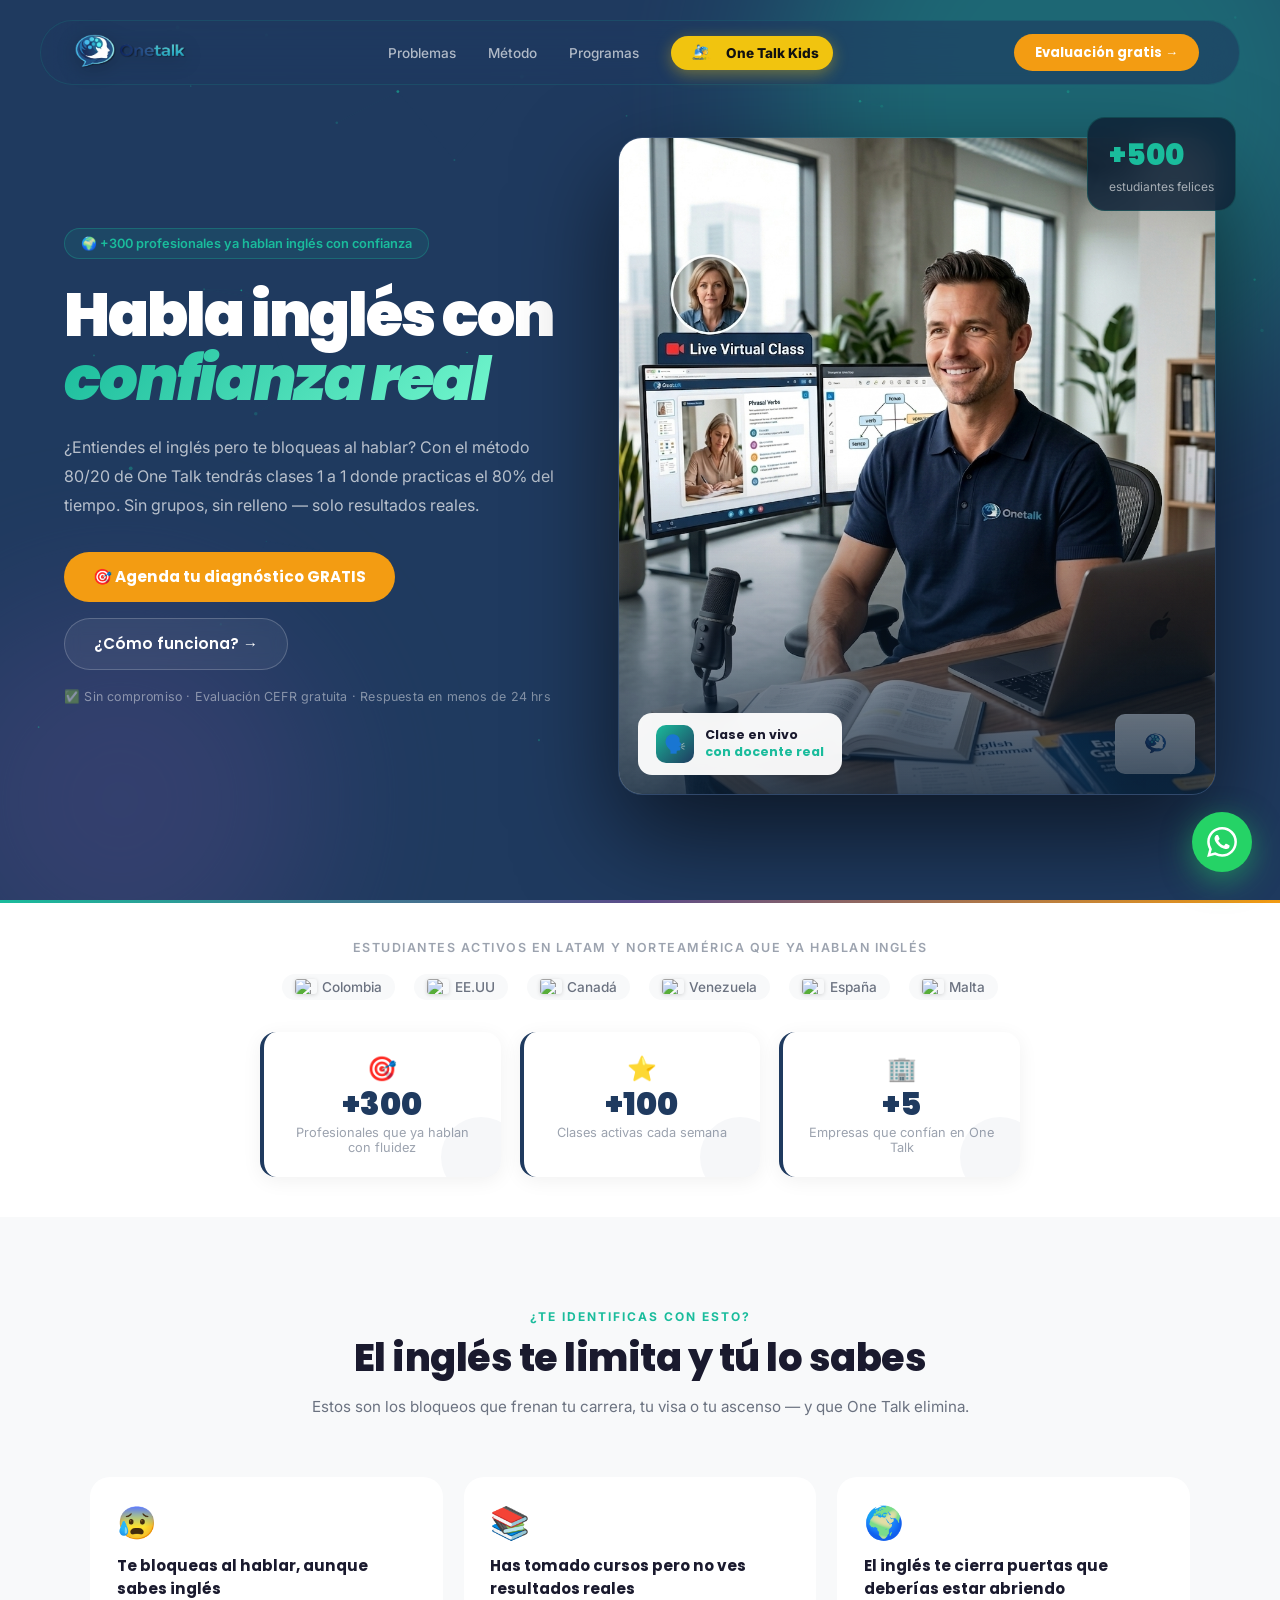
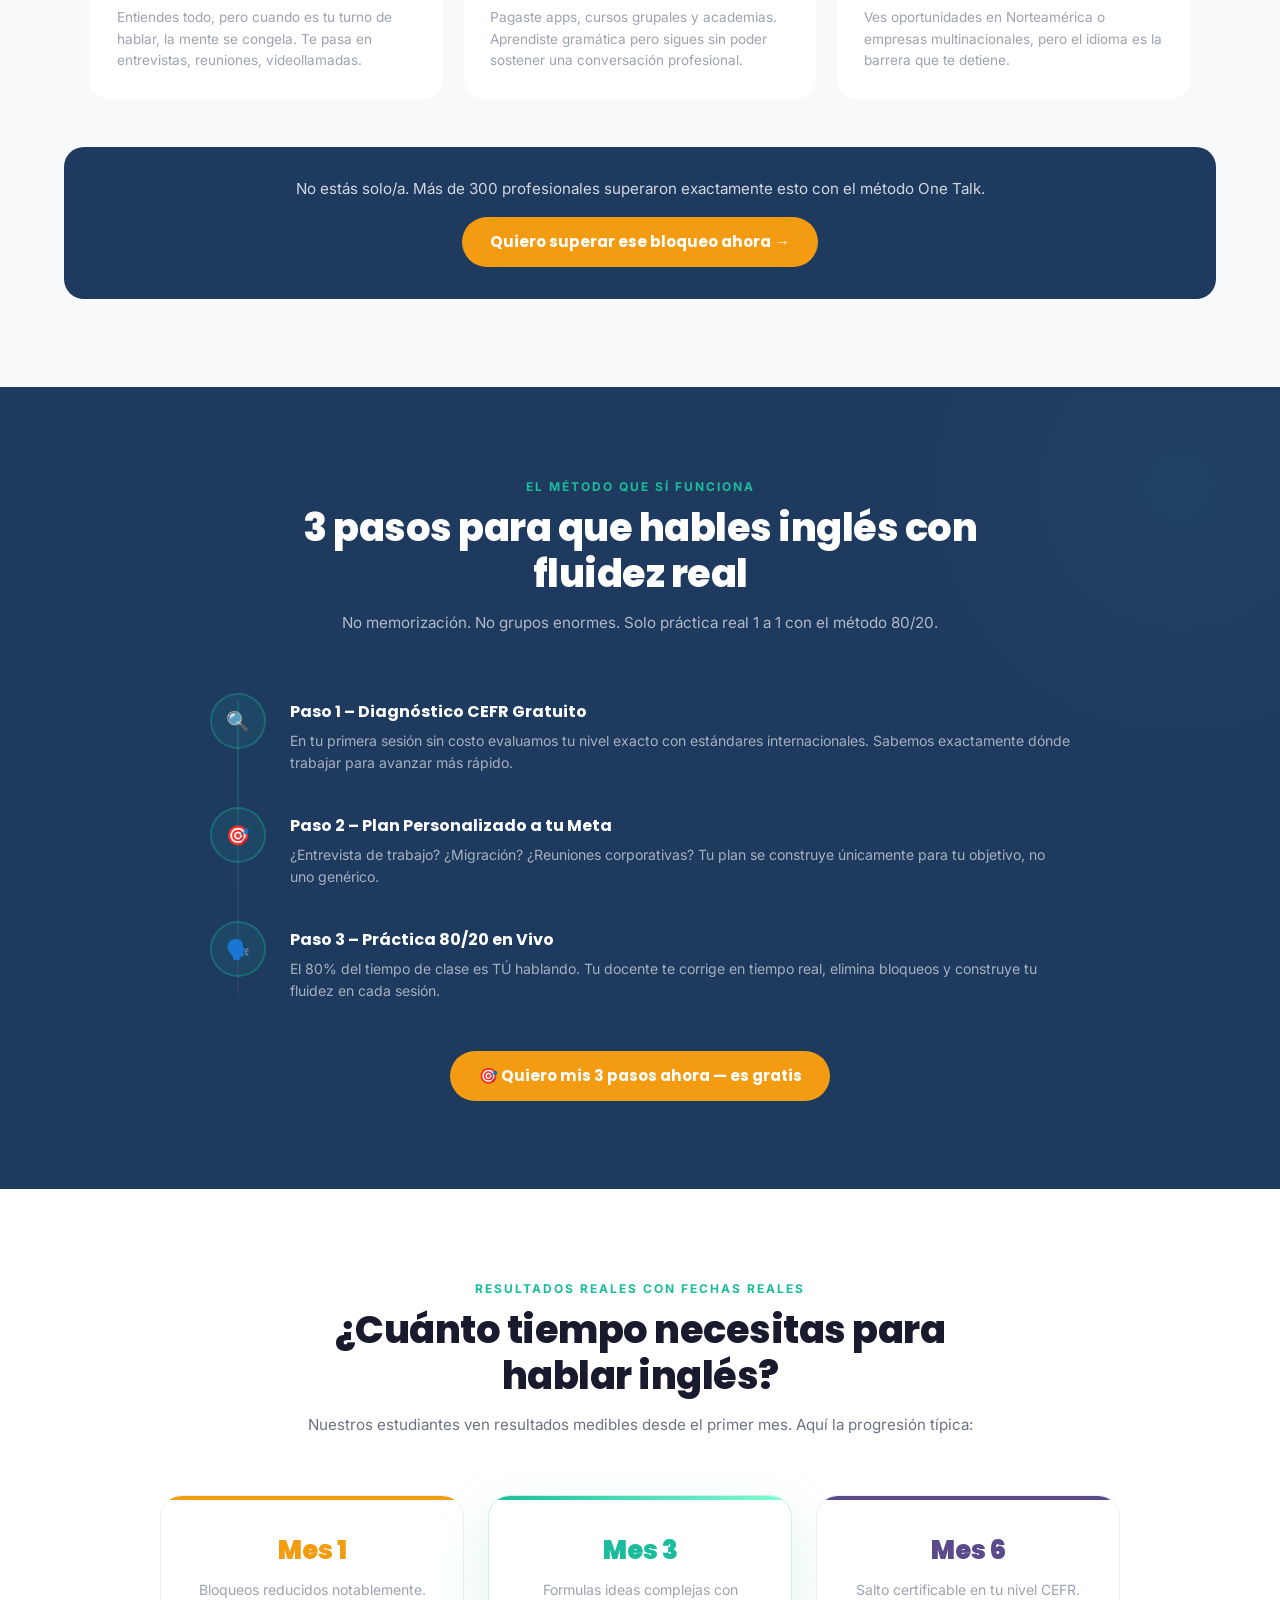
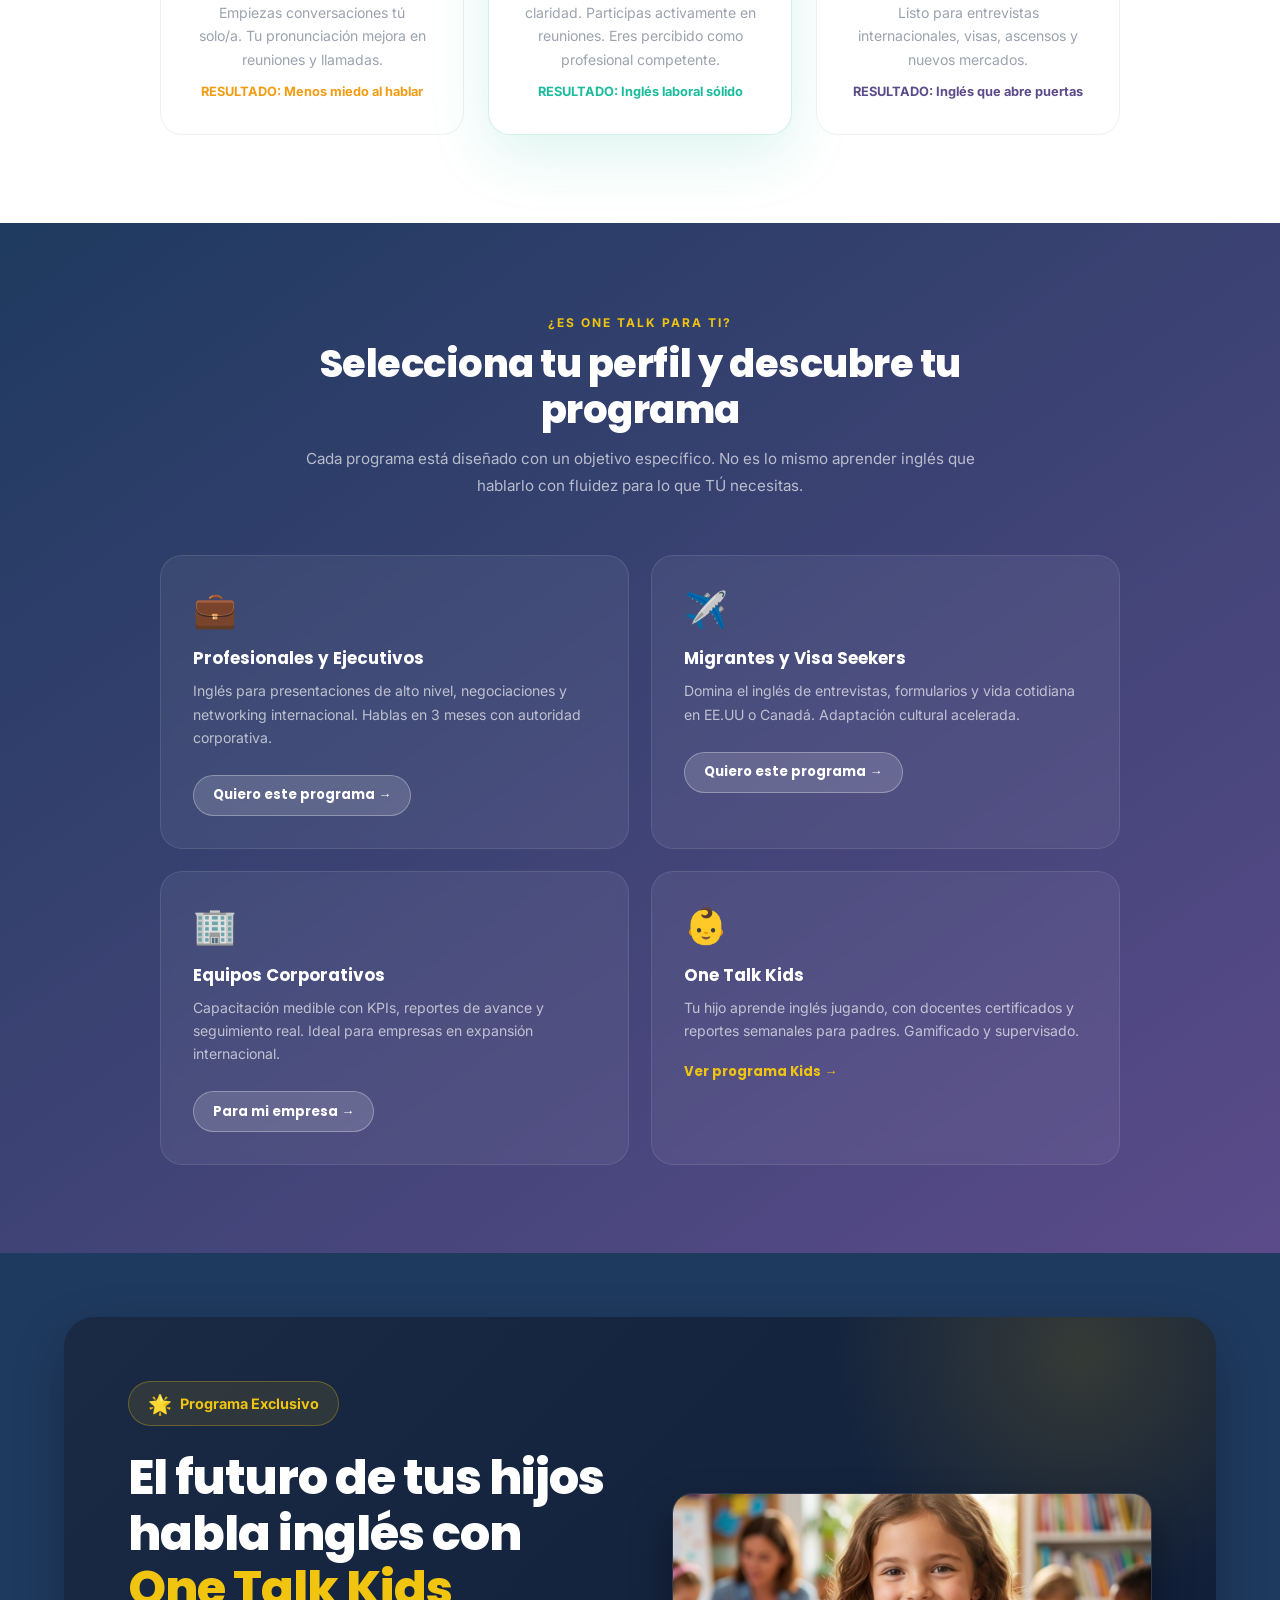
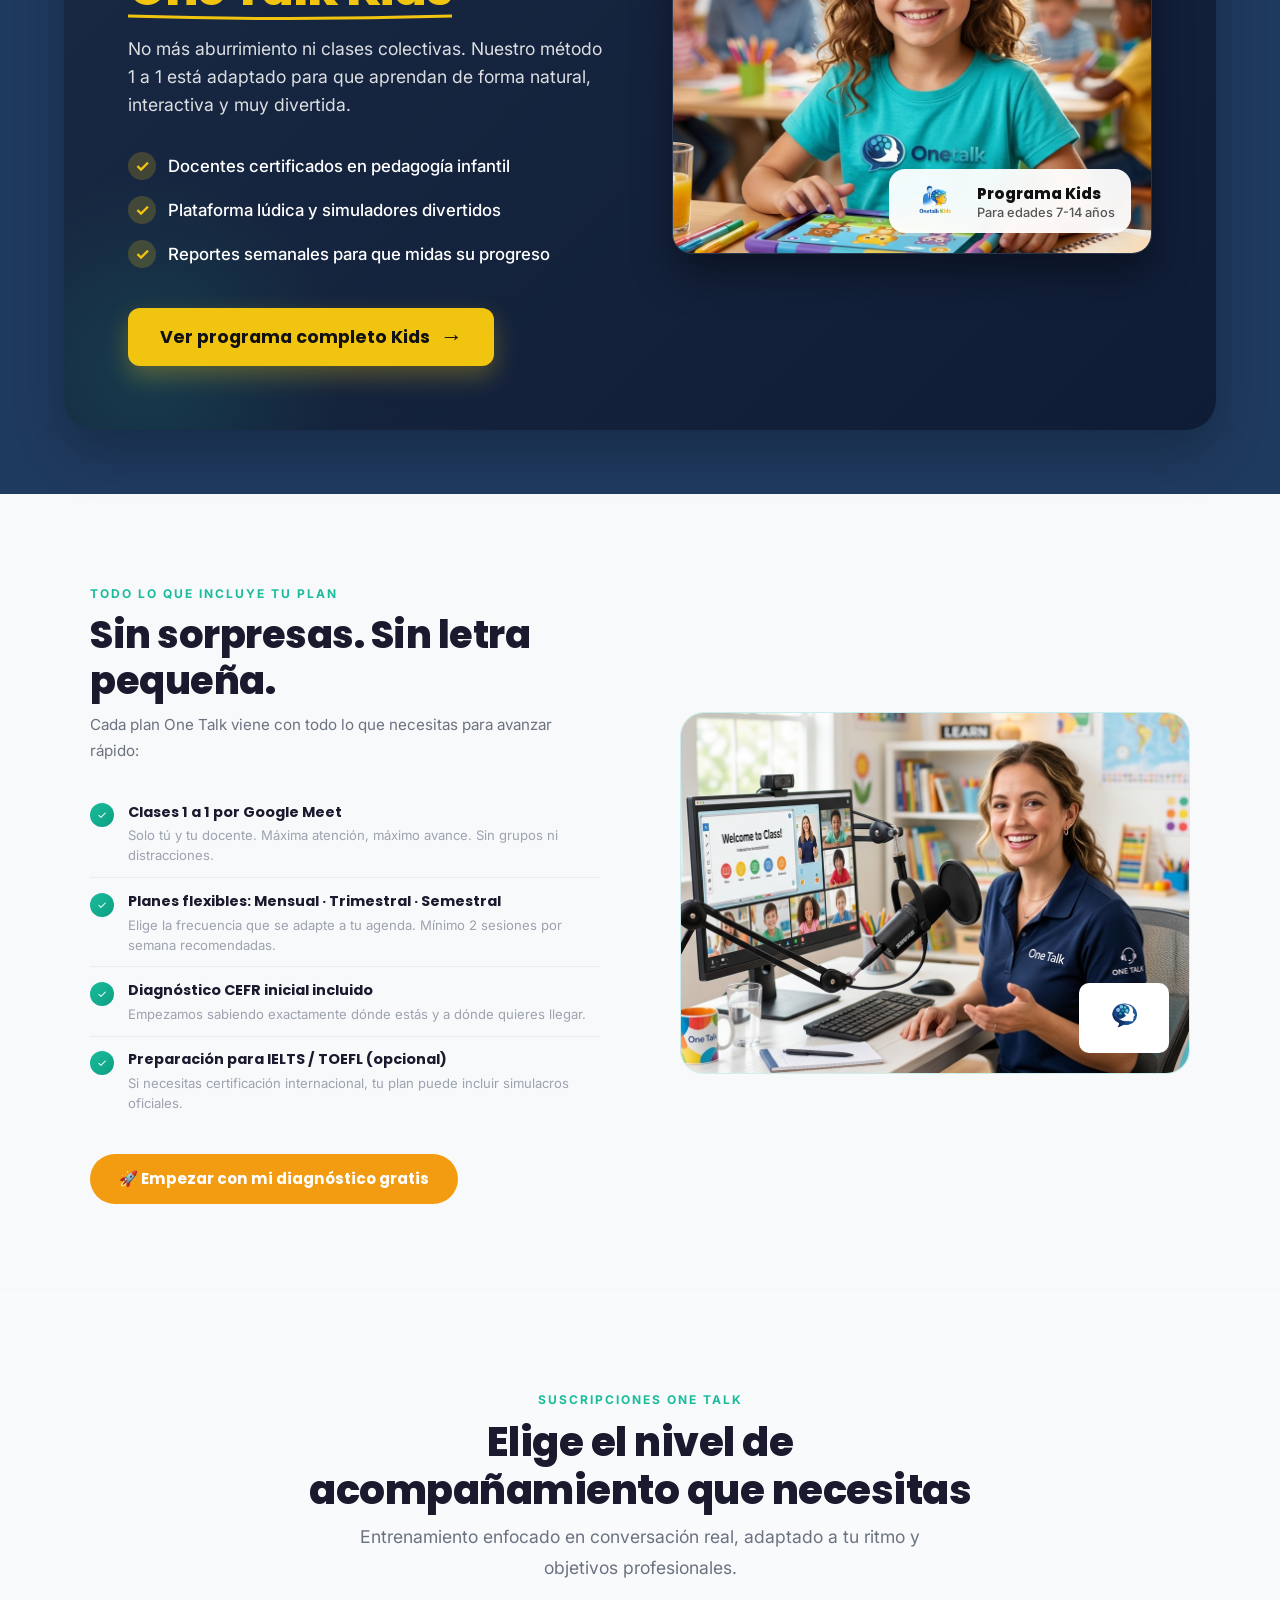
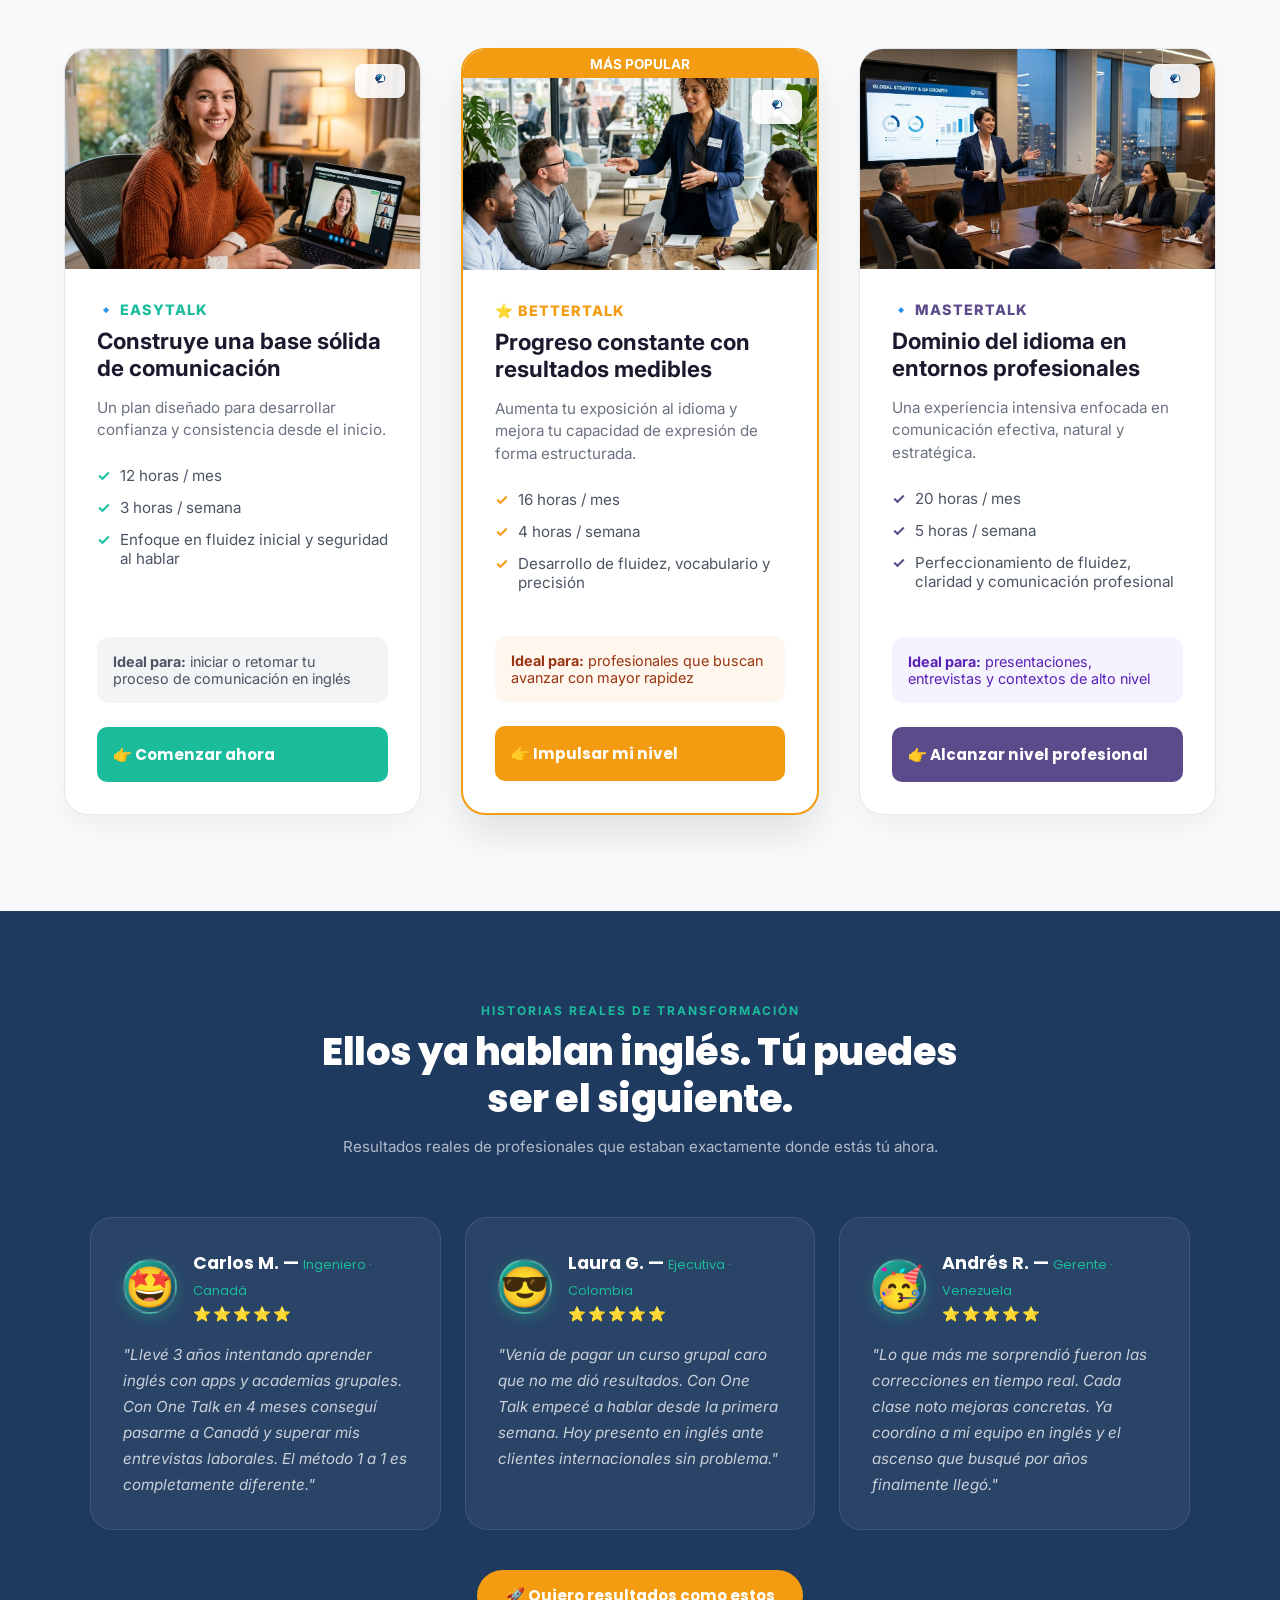
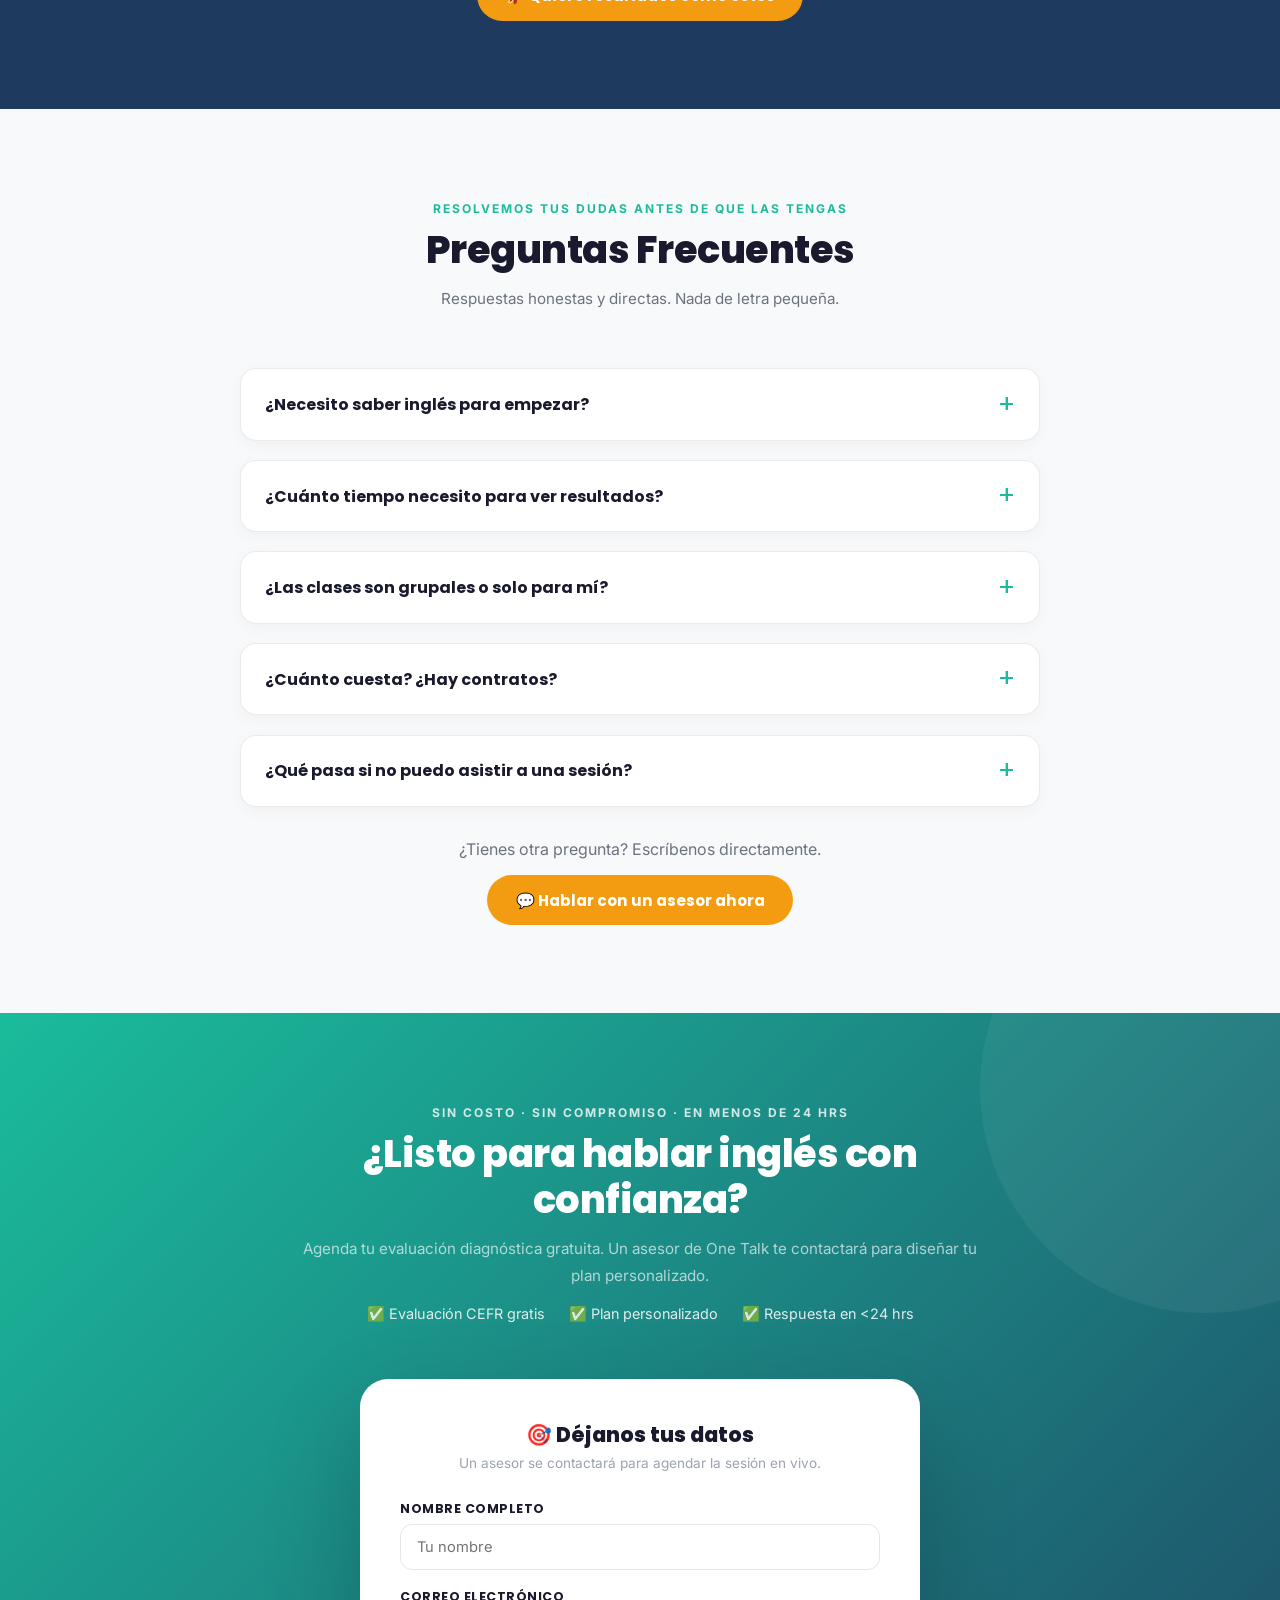
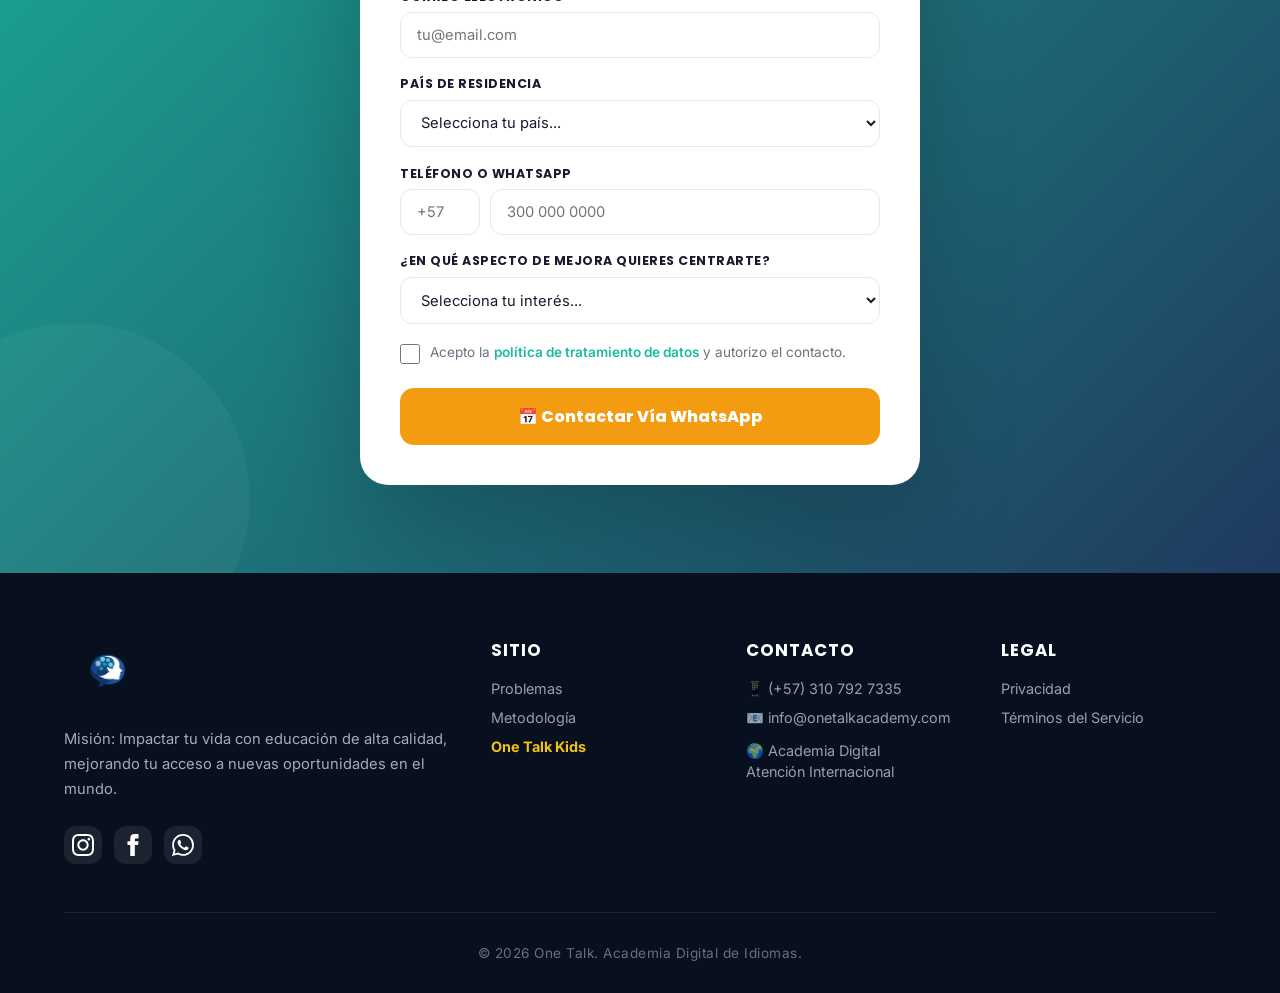
==== commit 3be1018b: "Update hero_adults image and apply cache buster to index.html" ====
--- a/index.html
+++ b/index.html
@@ -130,9 +130,9 @@
     <div class="hero-visual r right">
       <div style="position:relative">
         <div class="hero-card-main" style="position:relative;">
-          <img src="imagenes/hero_adults.png" alt="Profesor One Talk en clase interactiva corporativa" loading="lazy" style="width:100%;height:100%;object-fit:cover;display:block;">
-          <div style="position:absolute;bottom:20px;right:20px;width:120px;background:rgba(255,255,255,0.9);padding:10px;border-radius:12px;backdrop-filter:blur(10px);box-shadow:0 10px 30px rgba(0,0,0,0.25);border:1px solid rgba(255,255,255,0.3)">
-            <img src="imagenes/official_logo.png" style="width:100%;height:auto;object-fit:contain;">
+          <img src="imagenes/hero_adults.png?v=2" alt="Profesor One Talk en clase interactiva corporativa" loading="lazy" style="width:100%;height:100%;object-fit:cover;display:block;">
+          <div style="position:absolute;bottom:20px;right:20px;width:80px;background:rgba(255,255,255,0.9);padding:8px;border-radius:10px;backdrop-filter:blur(10px);box-shadow:0 10px 25px rgba(0,0,0,0.2);border:1px solid rgba(255,255,255,0.3)">
+            <img src="imagenes/logo.png" style="width:100%;height:auto;object-fit:contain;" onerror="this.src='https://placehold.co/100x100/1F3A5F/FFF?text=OT'">
           </div>
         </div>
         <div class="hc-badge">
@@ -323,8 +323,8 @@
     <div class="r right">
       <div class="inc-visual" style="border-radius:24px;overflow:hidden;padding:0;position:relative;">
         <img src="imagenes/online_class.png" alt="Clase de inglés personalizada One Talk" style="width:100%;height:360px;object-fit:cover;display:block;" onerror="this.src='https://images.unsplash.com/photo-1516321318423-f06f85e504b3?w=800&auto=format&fit=crop'">
-        <div style="position:absolute;bottom:20px;right:20px;width:140px;background:white;padding:10px;border-radius:12px;box-shadow:0 10px 30px rgba(0,0,0,0.15)">
-          <img src="imagenes/official_logo.png" style="width:100%;height:auto;object-fit:contain;">
+        <div style="position:absolute;bottom:20px;right:20px;width:90px;background:white;padding:8px;border-radius:10px;box-shadow:0 8px 25px rgba(0,0,0,0.12)">
+          <img src="imagenes/logo.png" style="width:100%;height:auto;object-fit:contain;" onerror="this.src='https://placehold.co/100x100/1F3A5F/FFF?text=OT'">
         </div>
       </div>
     </div>
@@ -346,7 +346,7 @@
       <div style="position: relative; height: 220px;">
         <img src="imagenes/easytalk_plan.png" alt="EasyTalk Plan" style="width: 100%; height: 100%; object-fit: cover;">
         <div style="position: absolute; top: 15px; right: 15px; background: rgba(255,255,255,0.9); padding: 5px 10px; border-radius: 8px; box-shadow: 0 4px 10px rgba(0,0,0,0.1)">
-          <img src="imagenes/official_logo.png" style="height: 20px; width: auto;">
+          <img src="imagenes/logo.png" style="height: 20px; width: auto;" onerror="this.style.display='none'">
         </div>
       </div>
       <div style="padding: 2rem; flex: 1; display: flex; flex-direction: column;">
@@ -377,7 +377,7 @@
         <div style="position: absolute; top: 0; left: 0; width: 100%; background: var(--orange); color: white; text-align: center; font-weight: 700; font-size: 0.85rem; padding: 6px 0; z-index: 2;">MÁS POPULAR</div>
         <img src="imagenes/bettertalk_plan.png" alt="BetterTalk Plan" style="width: 100%; height: 100%; object-fit: cover;">
         <div style="position: absolute; top: 40px; right: 15px; background: rgba(255,255,255,0.9); padding: 5px 10px; border-radius: 8px; box-shadow: 0 4px 10px rgba(0,0,0,0.1)">
-          <img src="imagenes/official_logo.png" style="height: 20px; width: auto;">
+          <img src="imagenes/logo.png" style="height: 20px; width: auto;" onerror="this.style.display='none'">
         </div>
       </div>
       <div style="padding: 2rem; flex: 1; display: flex; flex-direction: column;">
@@ -407,7 +407,7 @@
       <div style="position: relative; height: 220px;">
         <img src="imagenes/mastertalk_plan.png" alt="MasterTalk Plan" style="width: 100%; height: 100%; object-fit: cover;">
         <div style="position: absolute; top: 15px; right: 15px; background: rgba(255,255,255,0.9); padding: 5px 10px; border-radius: 8px; box-shadow: 0 4px 10px rgba(0,0,0,0.1)">
-          <img src="imagenes/official_logo.png" style="height: 20px; width: auto;">
+          <img src="imagenes/logo.png" style="height: 20px; width: auto;" onerror="this.style.display='none'">
         </div>
       </div>
       <div style="padding: 2rem; flex: 1; display: flex; flex-direction: column;">
@@ -596,7 +596,7 @@
       </div>
     </div>
     <div class="fc"><h4>Sitio</h4><a href="#problemas">Problemas</a><a href="#metodo">Metodología</a><a href="kids.html" style="color:var(--yellow);font-weight:700;">One Talk Kids</a></div>
-    <div class="fc"><h4>Contacto</h4><a href="https://wa.me/573107927335?text=Hola%2C%20quiero%20agendar%20mi%20clase%20de%20cortes%C3%ADa%20de%20onetalk%20y%20recibir%20una%20propuesta%20acad%C3%A9mica%20adaptada%20a%20mi%20nivel%2C%20horario%20y%20presupuesto" target="_blank">📱 +57 310 792 7335</a><a href="mailto:info@onetalk.edu.co">📧 info@onetalk.edu.co</a><span style="color:rgba(255,255,255,.6);font-size:.9rem;line-height:1.5;">🌍 Academia Digital<br>Atención Internacional</span></div>
+    <div class="fc"><h4>Contacto</h4><a href="https://wa.me/573107927335?text=Hola%2C%20quiero%20agendar%20mi%20clase%20de%20cortes%C3%ADa%20de%20onetalk%20y%20recibir%20una%20propuesta%20acad%C3%A9mica%20adaptada%20a%20mi%20nivel%2C%20horario%20y%20presupuesto" target="_blank">📱 (+57) 310 792 7335</a><a href="mailto:info@onetalkacademy.com">📧 info@onetalkacademy.com</a><span style="color:rgba(255,255,255,.6);font-size:.9rem;line-height:1.5;">🌍 Academia Digital<br>Atención Internacional</span></div>
     <div class="fc"><h4>Legal</h4><a href="#" class="open-privacy-btn">Privacidad</a><a href="#" class="open-privacy-btn">Términos del Servicio</a></div>
   </div>
   <div class="footer-bar">© 2026 One Talk. Academia Digital de Idiomas.</div>
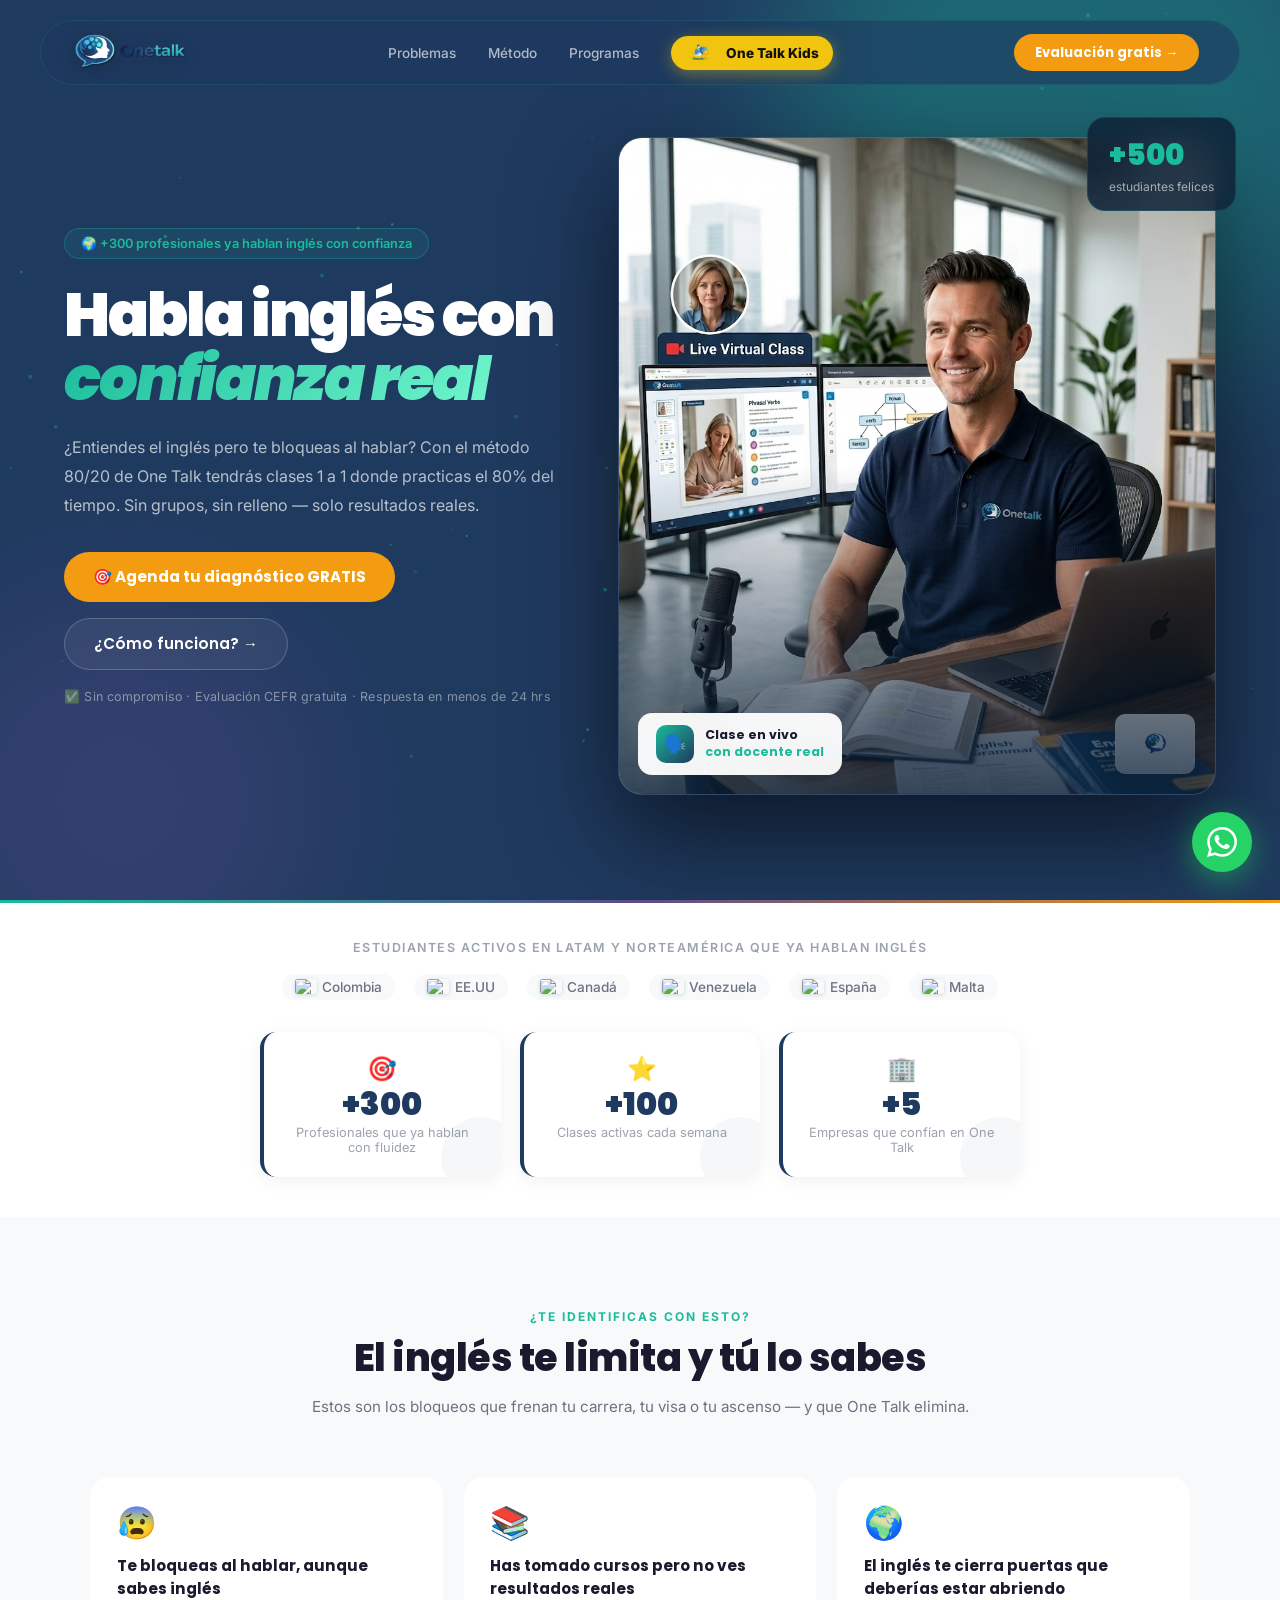
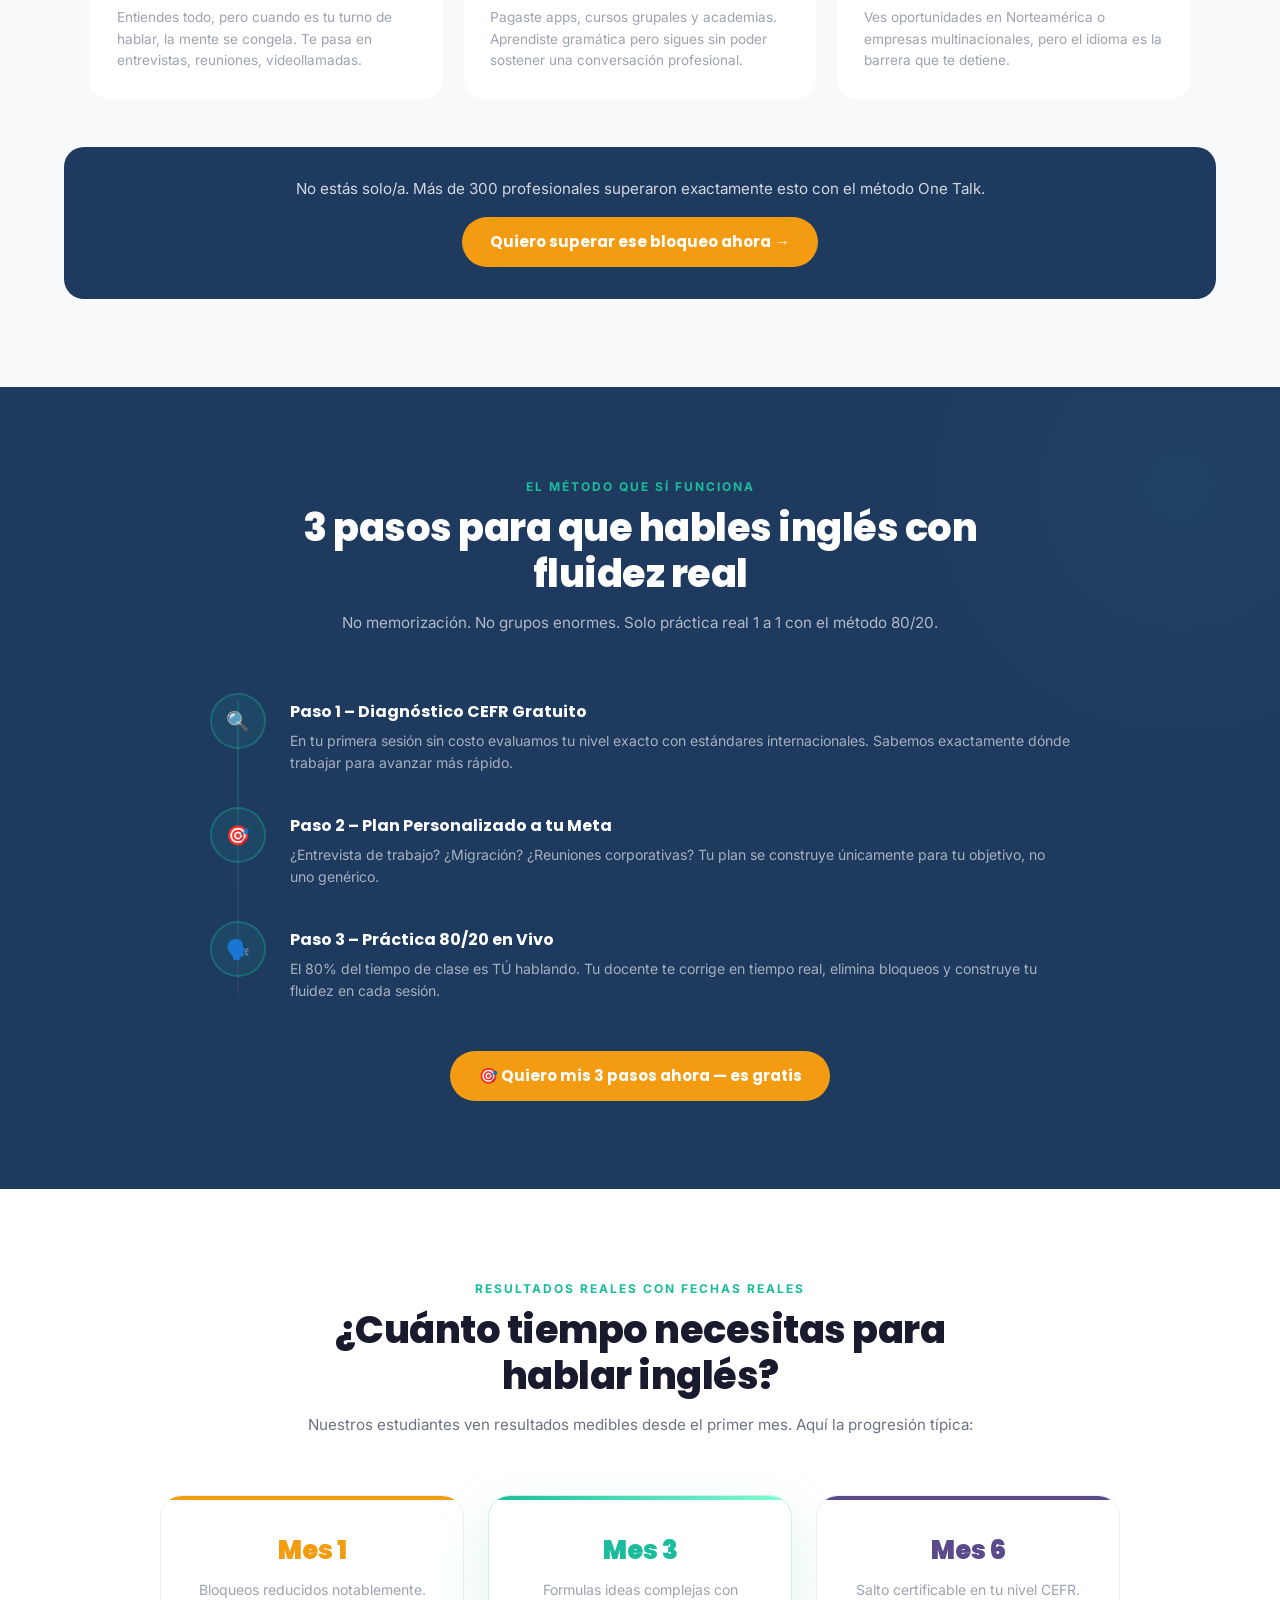
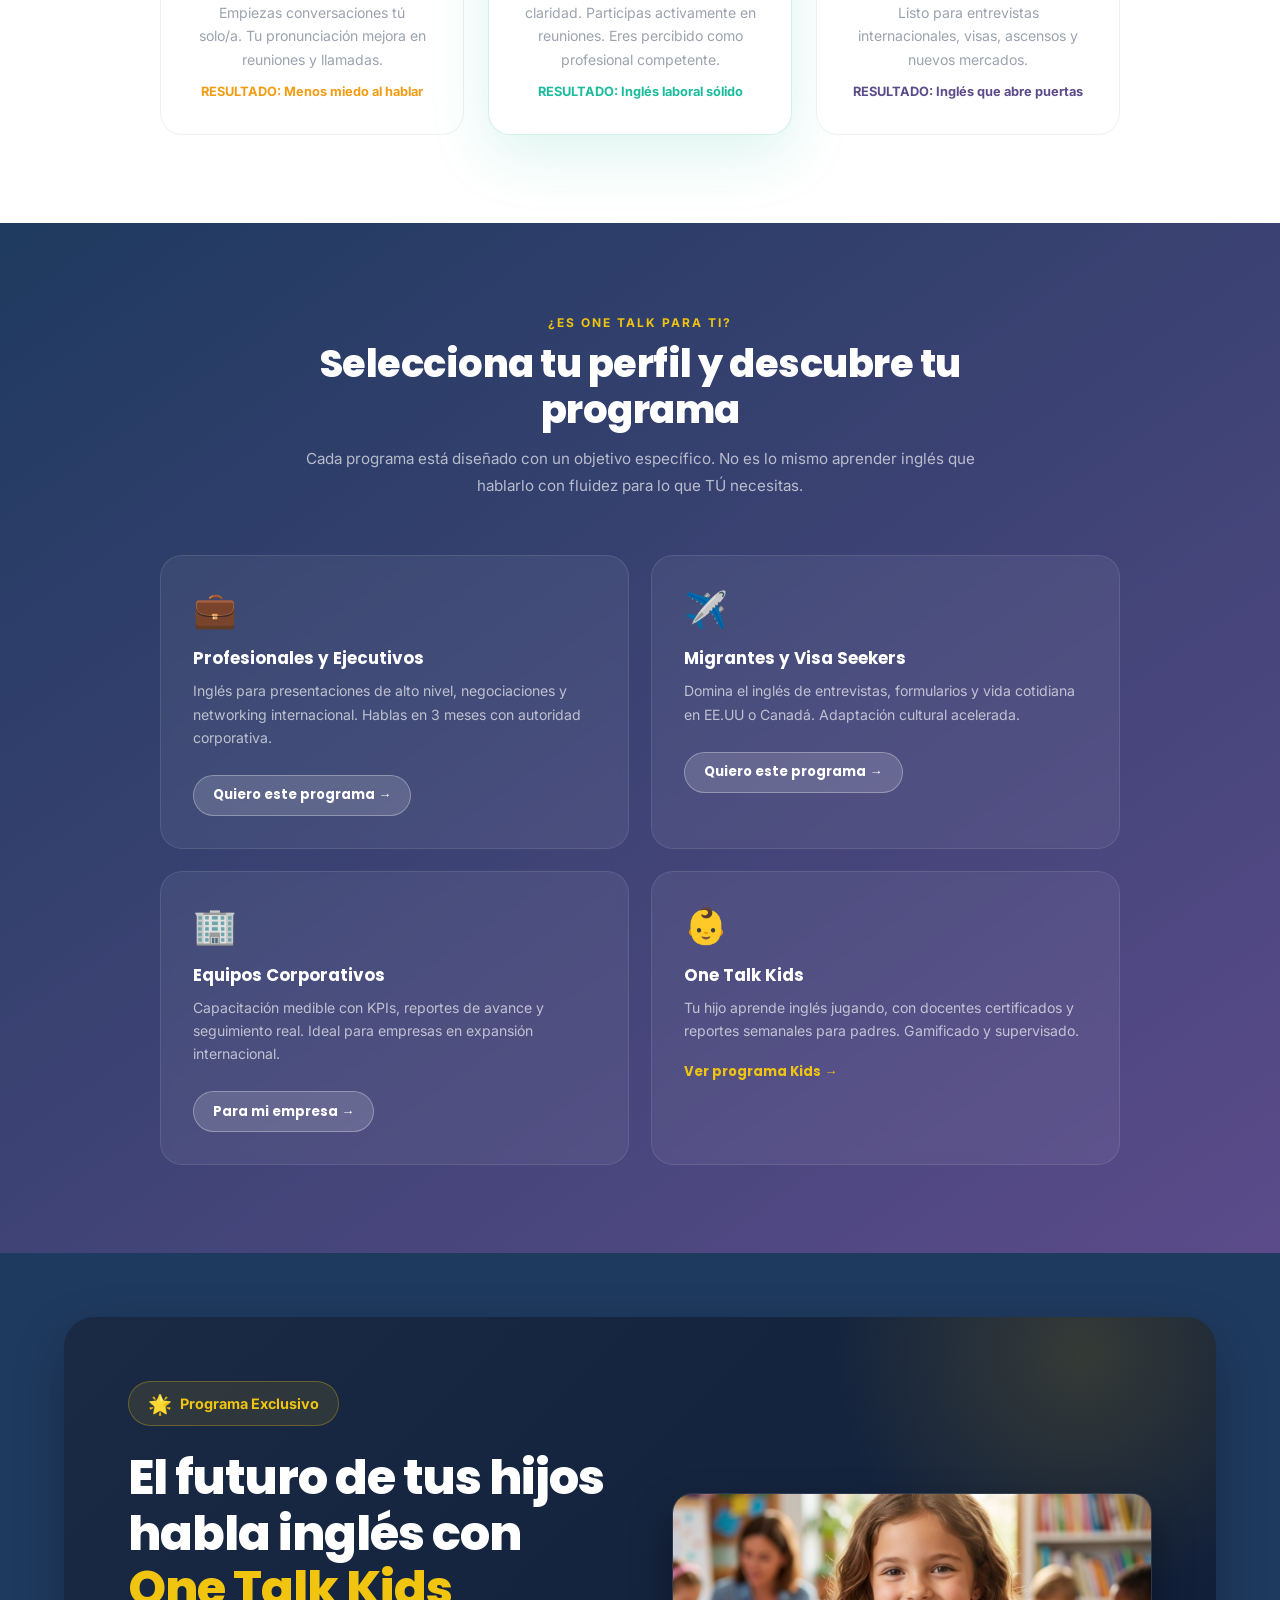
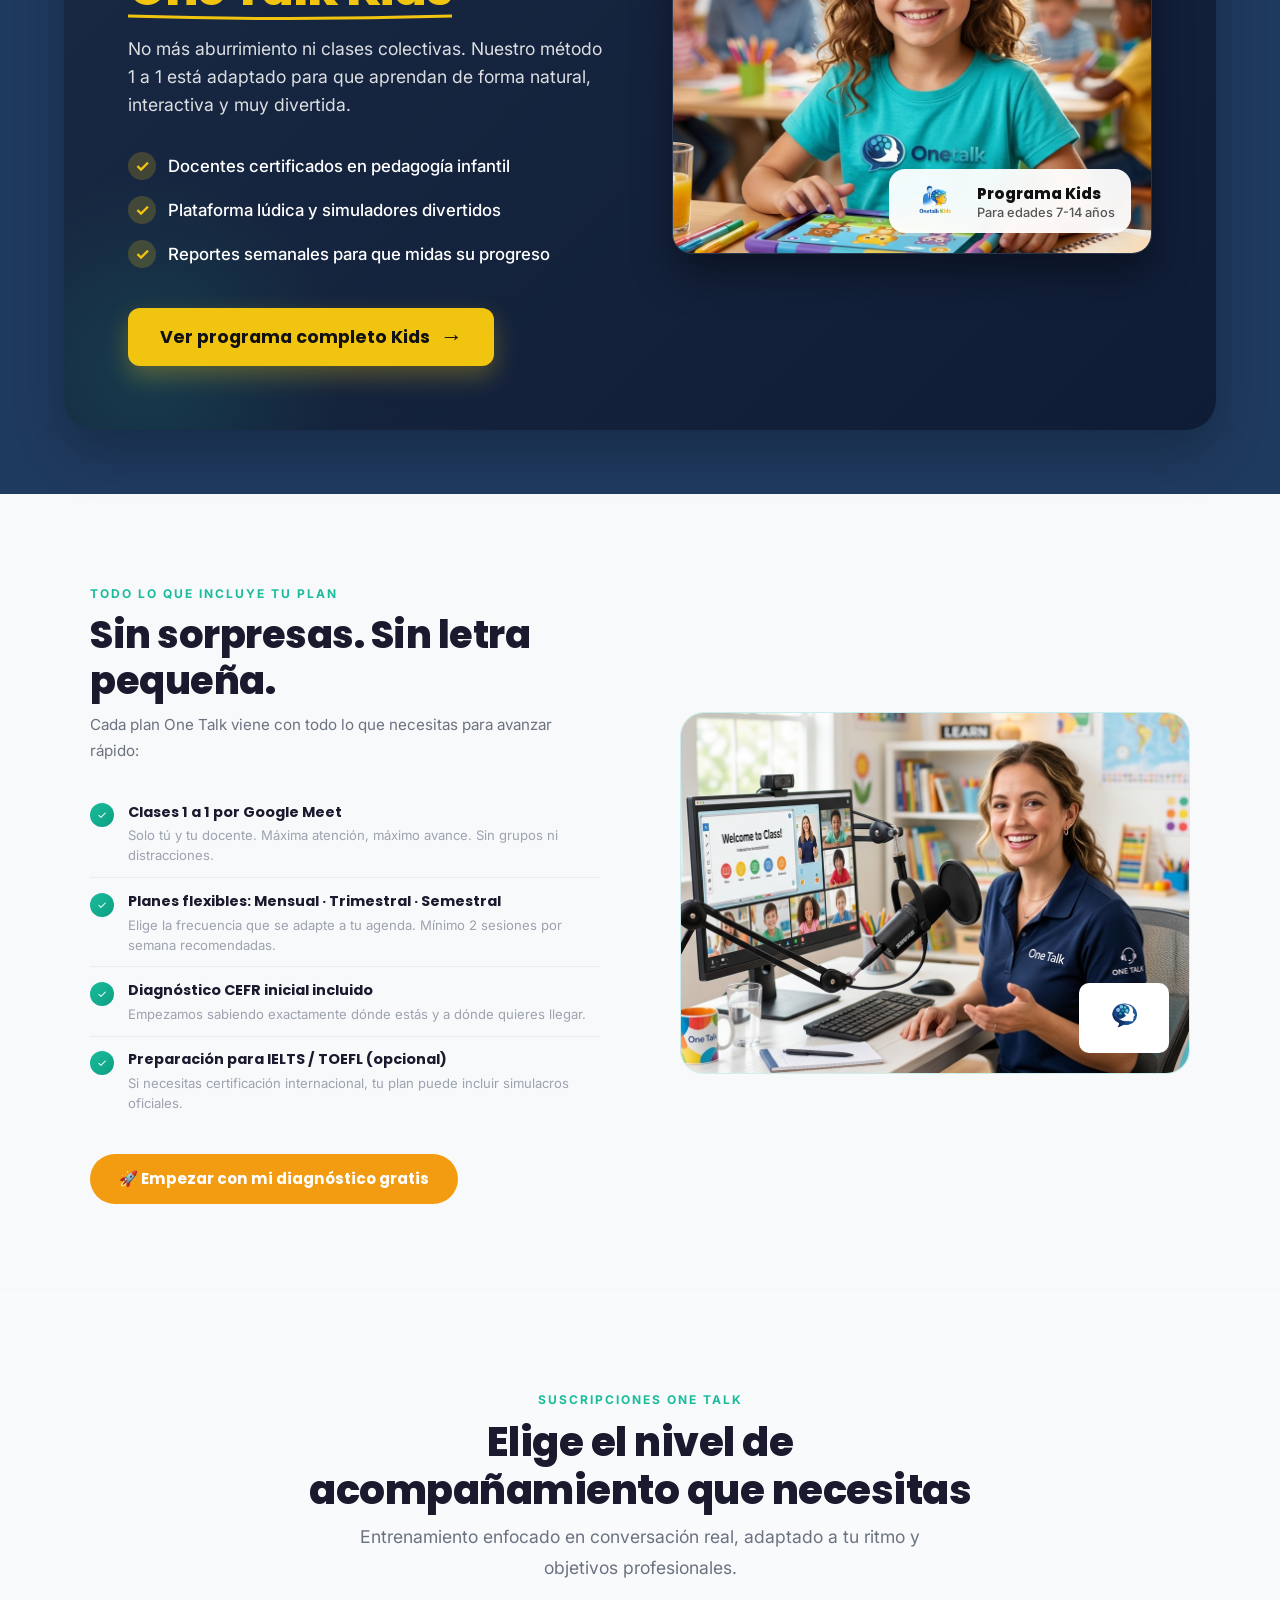
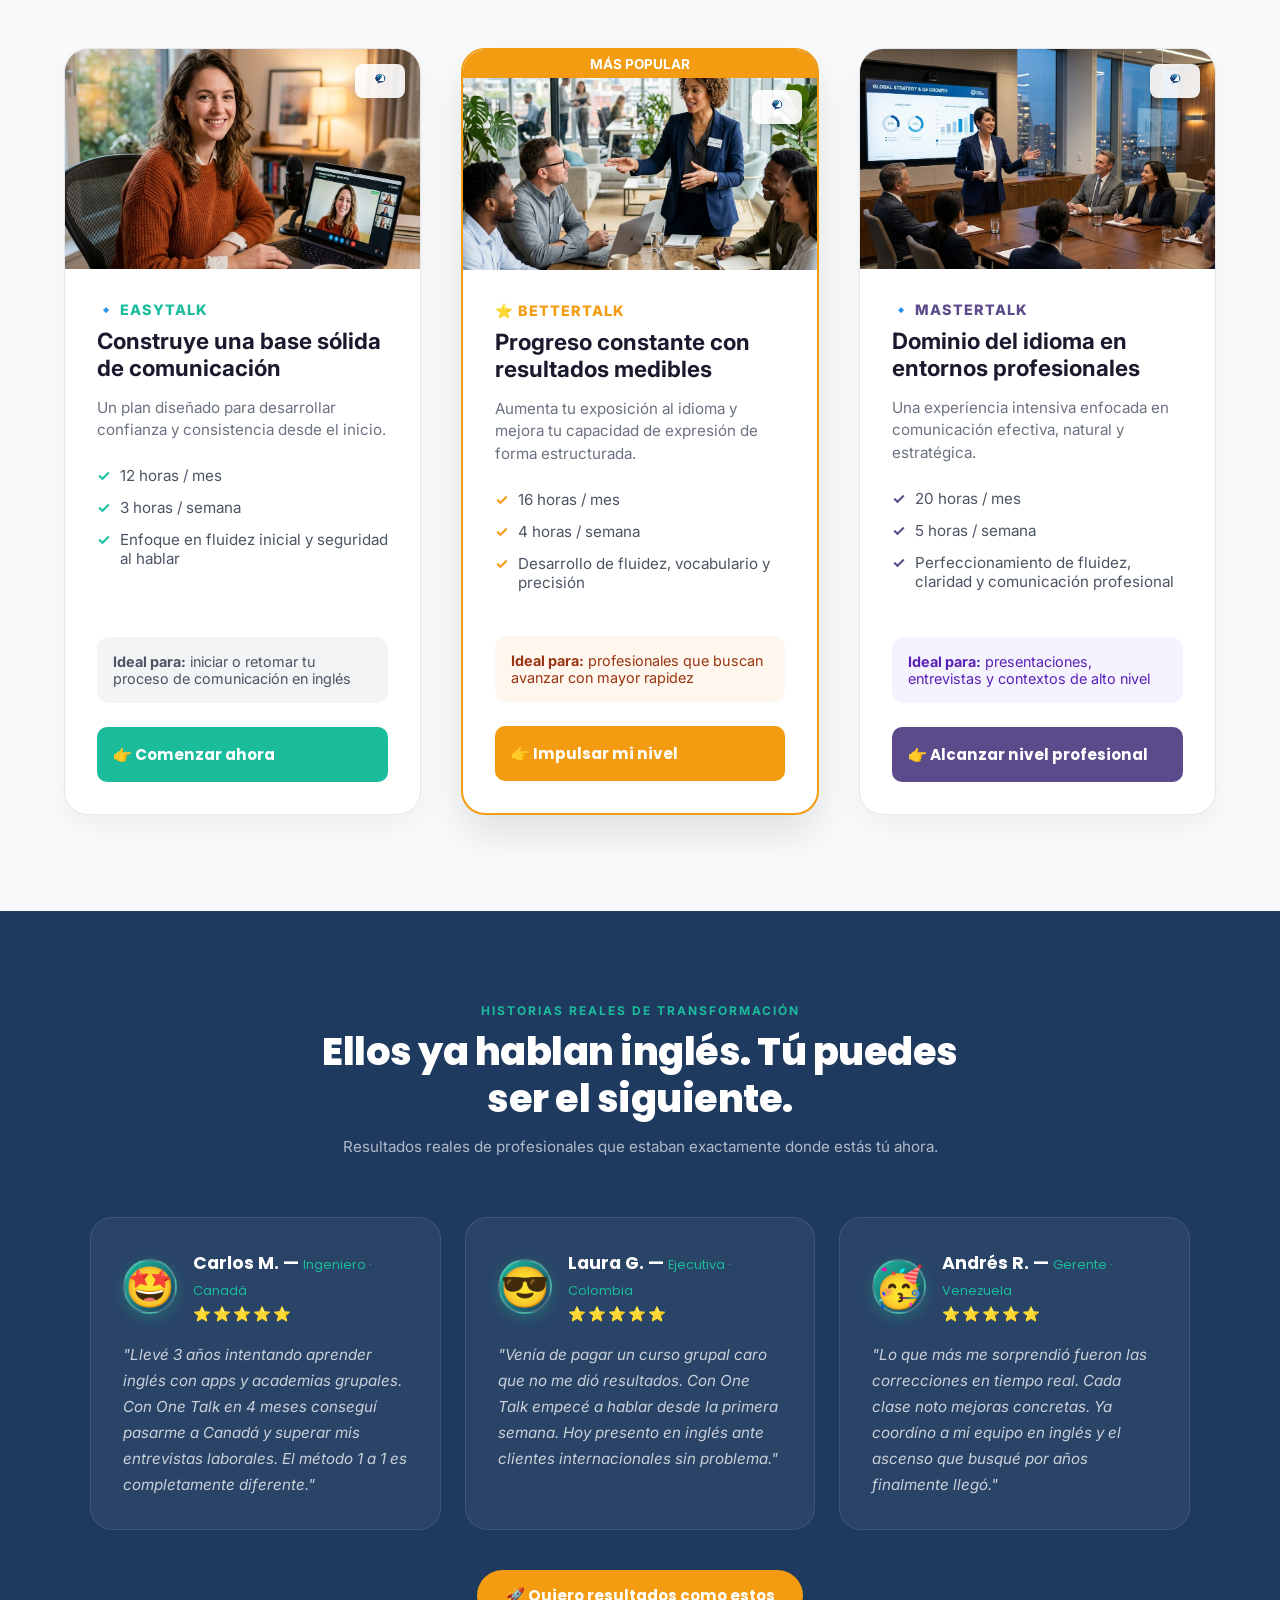
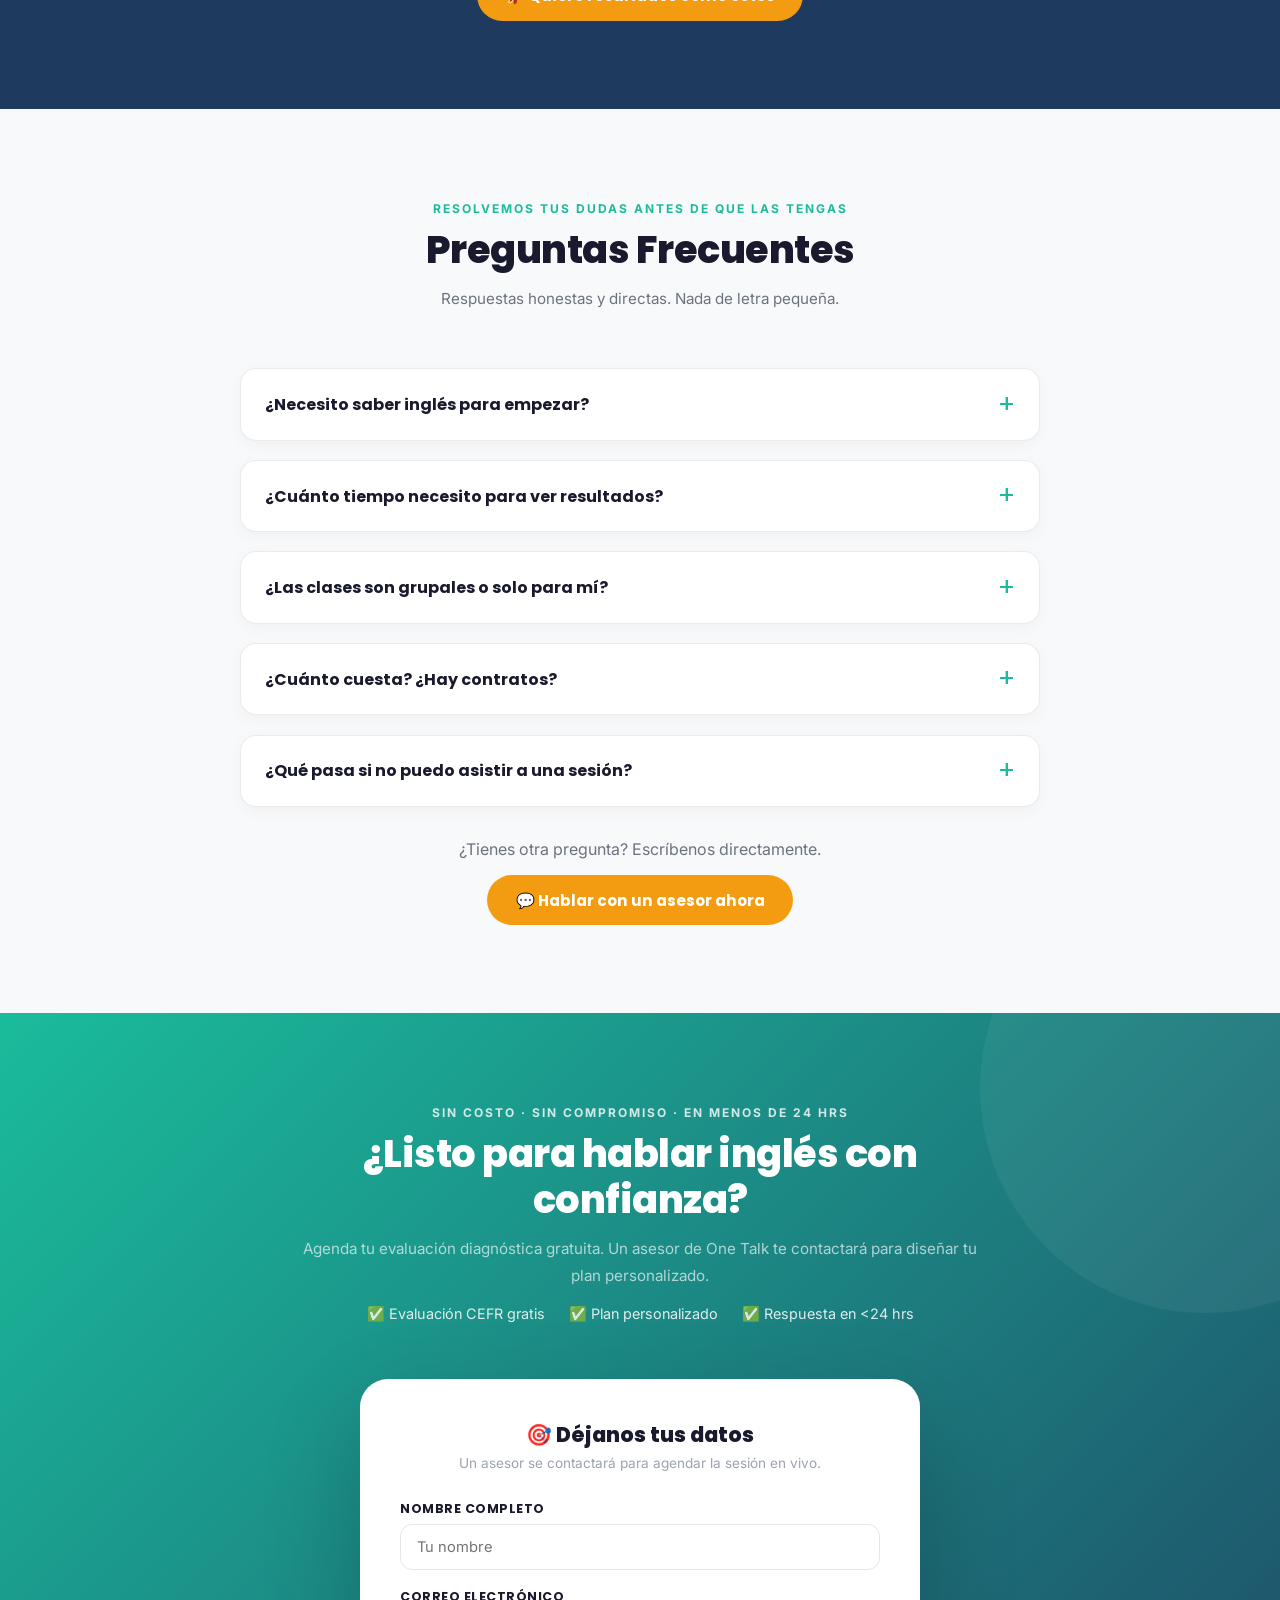
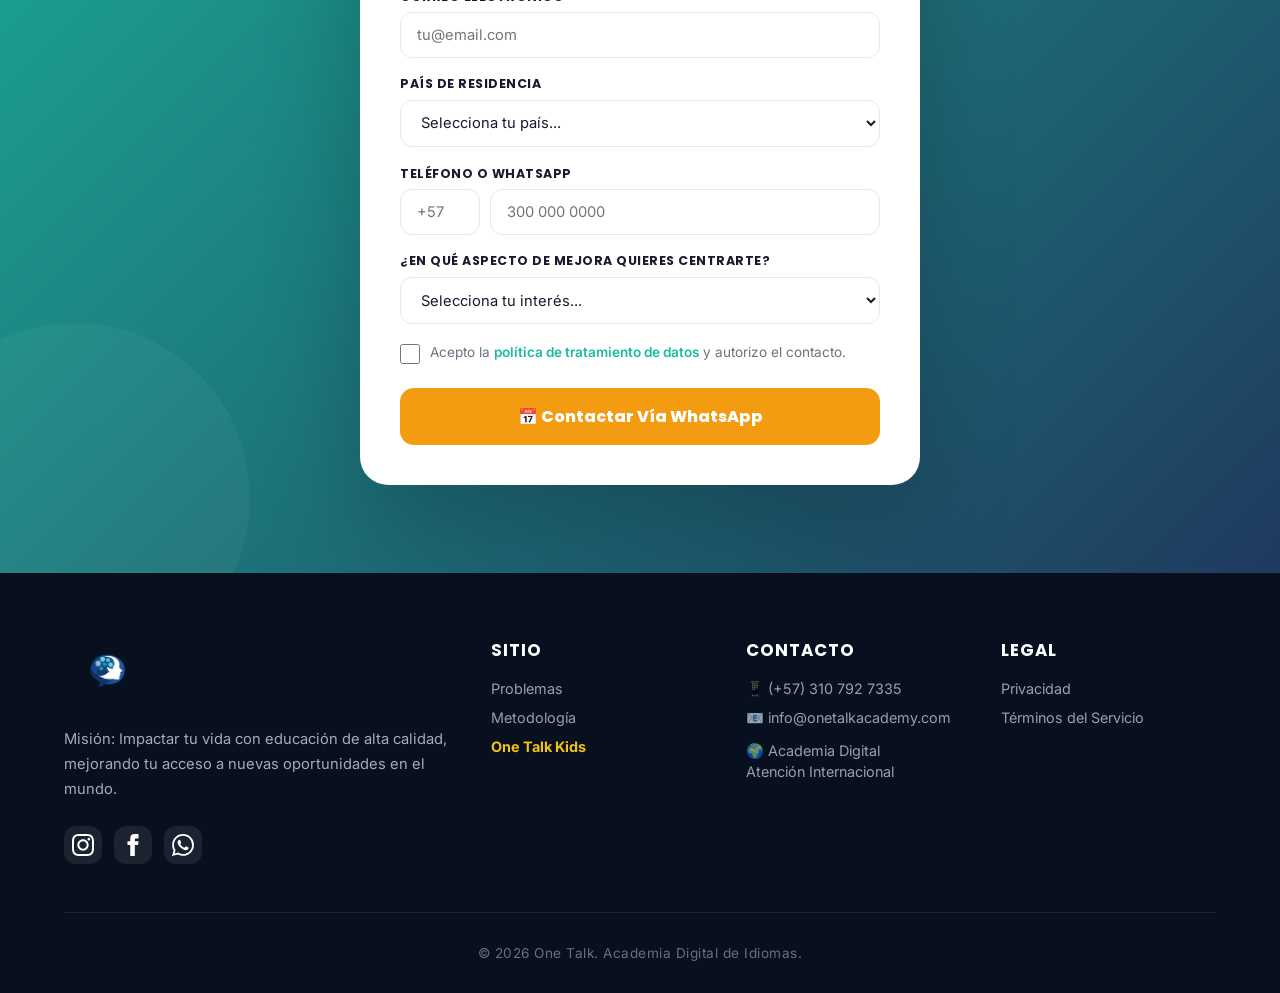
==== commit 6f641b0a: "Update WhatsApp links with requested message and period" ====
--- a/index.html
+++ b/index.html
@@ -510,7 +510,7 @@
   </div>
   <div style="text-align:center;margin-top:2rem" class="r up">
     <p style="color:#6B7280;margin-bottom:1rem">¿Tienes otra pregunta? Escríbenos directamente.</p>
-    <a href="https://wa.me/573107927335?text=Hola%2C%20quiero%20agendar%20mi%20clase%20de%20cortes%C3%ADa%20de%20onetalk%20y%20recibir%20una%20propuesta%20acad%C3%A9mica%20adaptada%20a%20mi%20nivel%2C%20horario%20y%20presupuesto" target="_blank" class="btn-orange" style="display:inline-flex">💬 Hablar con un asesor ahora</a>
+    <a href="https://wa.me/573107927335?text=Hola%2C%20quiero%20agendar%20mi%20clase%20de%20cortes%C3%ADa%20de%20OneTalk%20y%20recibir%20una%20propuesta%20acad%C3%A9mica%20adaptada%20a%20mi%20nivel%2C%20horario%20y%20presupuesto." target="_blank" class="btn-orange" style="display:inline-flex">💬 Hablar con un asesor ahora</a>
   </div>
 </section>
 
@@ -592,18 +592,18 @@
       <div style="display:flex;gap:12px;margin-top:10px;">
         <a href="https://www.instagram.com/fluentspeakingclub?igsh=MXA4YXN4OXA0cGU0Mw==" target="_blank" class="social-icon" aria-label="Instagram"><svg viewBox="0 0 24 24"><path d="M12 2.163c3.204 0 3.584.012 4.85.07 3.252.148 4.771 1.691 4.919 4.919.058 1.265.069 1.645.069 4.849 0 3.205-.012 3.584-.069 4.849-.149 3.225-1.664 4.771-4.919 4.919-1.266.058-1.644.07-4.85.07-3.204 0-3.584-.012-4.849-.07-3.26-.149-4.771-1.699-4.919-4.92-.058-1.265-.07-1.644-.07-4.849 0-3.204.013-3.583.07-4.849.149-3.227 1.664-4.771 4.919-4.919 1.266-.057 1.645-.069 4.849-.069zm0-2.163c-3.259 0-3.667.014-4.947.072-4.358.2-6.78 2.618-6.98 6.98-.059 1.281-.073 1.689-.073 4.948 0 3.259.014 3.668.072 4.948.2 4.358 2.618 6.78 6.98 6.98 1.281.058 1.689.072 4.948.072 3.259 0 3.668-.014 4.948-.072 4.354-.2 6.782-2.618 6.979-6.98.059-1.28.073-1.689.073-4.948 0-3.259-.014-3.667-.072-4.947-.196-4.354-2.617-6.78-6.979-6.98-1.281-.059-1.69-.073-4.949-.073zm0 5.838c-3.403 0-6.162 2.759-6.162 6.162s2.759 6.163 6.162 6.163 6.162-2.759 6.162-6.163c0-3.403-2.759-6.162-6.162-6.162zm0 10.162c-2.209 0-4-1.79-4-4 0-2.209 1.791-4 4-4s4 1.791 4 4c0 2.21-1.791 4-4 4zm6.406-11.845c-.796 0-1.441.645-1.441 1.44s.645 1.44 1.441 1.44c.795 0 1.439-.645 1.439-1.44s-.644-1.44-1.439-1.44z"/></svg></a>
         <a href="https://www.facebook.com/share/17oZBFLWa1/?mibextid=wwXIfr" target="_blank" class="social-icon" aria-label="Facebook"><svg viewBox="0 0 24 24"><path d="M9 8h-3v4h3v12h5v-12h3.642l.358-4h-4v-1.667c0-.955.192-1.333 1.115-1.333h2.885v-5h-3.808c-3.596 0-5.192 1.583-5.192 4.615v3.385z"/></svg></a>
-        <a href="https://wa.me/573107927335?text=Hola%2C%20quiero%20agendar%20mi%20clase%20de%20cortes%C3%ADa%20de%20onetalk%20y%20recibir%20una%20propuesta%20acad%C3%A9mica%20adaptada%20a%20mi%20nivel%2C%20horario%20y%20presupuesto" target="_blank" class="social-icon" aria-label="WhatsApp"><svg viewBox="0 0 24 24"><path d="M17.472 14.382c-.297-.149-1.758-.867-2.03-.967-.273-.099-.471-.148-.67.15-.197.297-.767.966-.94 1.164-.173.199-.347.223-.644.075-.297-.15-1.255-.463-2.39-1.475-.883-.788-1.48-1.761-1.653-2.059-.173-.297-.018-.458.13-.606.134-.133.298-.347.446-.52.149-.174.198-.298.298-.497.099-.198.05-.371-.025-.52-.075-.149-.669-1.612-.916-2.207-.242-.579-.487-.5-.669-.51-.173-.008-.371-.01-.57-.01-.198 0-.52.074-.792.372-.272.297-1.04 1.016-1.04 2.479 0 1.462 1.065 2.875 1.213 3.074.149.198 2.096 3.2 5.077 4.487.709.306 1.262.489 1.694.625.712.227 1.36.195 1.871.118.571-.085 1.758-.719 2.006-1.413.248-.694.248-1.289.173-1.413-.074-.124-.272-.198-.57-.347m-5.421 7.403h-.004a9.87 9.87 0 01-5.031-1.378l-.361-.214-3.741.982.998-3.648-.235-.374a9.86 9.86 0 01-1.51-5.26c.001-5.45 4.436-9.884 9.888-9.884 2.64 0 5.122 1.03 6.988 2.898a9.825 9.825 0 012.893 6.994c-.003 5.45-4.437 9.884-9.885 9.884m8.413-18.297A11.815 11.815 0 0012.05 0C5.495 0 .16 5.335.157 11.892c0 2.096.547 4.142 1.588 5.945L.057 24l6.305-1.654a11.882 11.882 0 005.683 1.448h.005c6.554 0 11.89-5.335 11.893-11.893a11.821 11.821 0 00-3.48-8.413z"/></svg></a>
+        <a href="https://wa.me/573107927335?text=Hola%2C%20quiero%20agendar%20mi%20clase%20de%20cortes%C3%ADa%20de%20OneTalk%20y%20recibir%20una%20propuesta%20acad%C3%A9mica%20adaptada%20a%20mi%20nivel%2C%20horario%20y%20presupuesto." target="_blank" class="social-icon" aria-label="WhatsApp"><svg viewBox="0 0 24 24"><path d="M17.472 14.382c-.297-.149-1.758-.867-2.03-.967-.273-.099-.471-.148-.67.15-.197.297-.767.966-.94 1.164-.173.199-.347.223-.644.075-.297-.15-1.255-.463-2.39-1.475-.883-.788-1.48-1.761-1.653-2.059-.173-.297-.018-.458.13-.606.134-.133.298-.347.446-.52.149-.174.198-.298.298-.497.099-.198.05-.371-.025-.52-.075-.149-.669-1.612-.916-2.207-.242-.579-.487-.5-.669-.51-.173-.008-.371-.01-.57-.01-.198 0-.52.074-.792.372-.272.297-1.04 1.016-1.04 2.479 0 1.462 1.065 2.875 1.213 3.074.149.198 2.096 3.2 5.077 4.487.709.306 1.262.489 1.694.625.712.227 1.36.195 1.871.118.571-.085 1.758-.719 2.006-1.413.248-.694.248-1.289.173-1.413-.074-.124-.272-.198-.57-.347m-5.421 7.403h-.004a9.87 9.87 0 01-5.031-1.378l-.361-.214-3.741.982.998-3.648-.235-.374a9.86 9.86 0 01-1.51-5.26c.001-5.45 4.436-9.884 9.888-9.884 2.64 0 5.122 1.03 6.988 2.898a9.825 9.825 0 012.893 6.994c-.003 5.45-4.437 9.884-9.885 9.884m8.413-18.297A11.815 11.815 0 0012.05 0C5.495 0 .16 5.335.157 11.892c0 2.096.547 4.142 1.588 5.945L.057 24l6.305-1.654a11.882 11.882 0 005.683 1.448h.005c6.554 0 11.89-5.335 11.893-11.893a11.821 11.821 0 00-3.48-8.413z"/></svg></a>
       </div>
     </div>
     <div class="fc"><h4>Sitio</h4><a href="#problemas">Problemas</a><a href="#metodo">Metodología</a><a href="kids.html" style="color:var(--yellow);font-weight:700;">One Talk Kids</a></div>
-    <div class="fc"><h4>Contacto</h4><a href="https://wa.me/573107927335?text=Hola%2C%20quiero%20agendar%20mi%20clase%20de%20cortes%C3%ADa%20de%20onetalk%20y%20recibir%20una%20propuesta%20acad%C3%A9mica%20adaptada%20a%20mi%20nivel%2C%20horario%20y%20presupuesto" target="_blank">📱 (+57) 310 792 7335</a><a href="mailto:info@onetalkacademy.com">📧 info@onetalkacademy.com</a><span style="color:rgba(255,255,255,.6);font-size:.9rem;line-height:1.5;">🌍 Academia Digital<br>Atención Internacional</span></div>
+    <div class="fc"><h4>Contacto</h4><a href="https://wa.me/573107927335?text=Hola%2C%20quiero%20agendar%20mi%20clase%20de%20cortes%C3%ADa%20de%20OneTalk%20y%20recibir%20una%20propuesta%20acad%C3%A9mica%20adaptada%20a%20mi%20nivel%2C%20horario%20y%20presupuesto." target="_blank">📱 (+57) 310 792 7335</a><a href="mailto:info@onetalkacademy.com">📧 info@onetalkacademy.com</a><span style="color:rgba(255,255,255,.6);font-size:.9rem;line-height:1.5;">🌍 Academia Digital<br>Atención Internacional</span></div>
     <div class="fc"><h4>Legal</h4><a href="#" class="open-privacy-btn">Privacidad</a><a href="#" class="open-privacy-btn">Términos del Servicio</a></div>
   </div>
   <div class="footer-bar">© 2026 One Talk. Academia Digital de Idiomas.</div>
 </footer>
 
 <!-- WA FLOAT -->
-<a href="https://wa.me/573107927335?text=Hola%2C%20quiero%20agendar%20mi%20clase%20de%20cortes%C3%ADa%20de%20onetalk%20y%20recibir%20una%20propuesta%20acad%C3%A9mica%20adaptada%20a%20mi%20nivel%2C%20horario%20y%20presupuesto" class="wa-btn" aria-label="WhatsApp" target="_blank">
+<a href="https://wa.me/573107927335?text=Hola%2C%20quiero%20agendar%20mi%20clase%20de%20cortes%C3%ADa%20de%20OneTalk%20y%20recibir%20una%20propuesta%20acad%C3%A9mica%20adaptada%20a%20mi%20nivel%2C%20horario%20y%20presupuesto." class="wa-btn" aria-label="WhatsApp" target="_blank">
   <svg viewBox="0 0 24 24"><path d="M17.472 14.382c-.297-.149-1.758-.867-2.03-.967-.273-.099-.471-.148-.67.15-.197.297-.767.966-.94 1.164-.173.199-.347.223-.644.075-.297-.15-1.255-.463-2.39-1.475-.883-.788-1.48-1.761-1.653-2.059-.173-.297-.018-.458.13-.606.134-.133.298-.347.446-.52.149-.174.198-.298.298-.497.099-.198.05-.371-.025-.52-.075-.149-.669-1.612-.916-2.207-.242-.579-.487-.5-.669-.51-.173-.008-.371-.01-.57-.01-.198 0-.52.074-.792.372-.272.297-1.04 1.016-1.04 2.479 0 1.462 1.065 2.875 1.213 3.074.149.198 2.096 3.2 5.077 4.487.709.306 1.262.489 1.694.625.712.227 1.36.195 1.871.118.571-.085 1.758-.719 2.006-1.413.248-.694.248-1.289.173-1.413-.074-.124-.272-.198-.57-.347m-5.421 7.403h-.004a9.87 9.87 0 01-5.031-1.378l-.361-.214-3.741.982.998-3.648-.235-.374a9.86 9.86 0 01-1.51-5.26c.001-5.45 4.436-9.884 9.888-9.884 2.64 0 5.122 1.03 6.988 2.898a9.825 9.825 0 012.893 6.994c-.003 5.45-4.437 9.884-9.885 9.884m8.413-18.297A11.815 11.815 0 0012.05 0C5.495 0 .16 5.335.157 11.892c0 2.096.547 4.142 1.588 5.945L.057 24l6.305-1.654a11.882 11.882 0 005.683 1.448h.005c6.554 0 11.89-5.335 11.893-11.893a11.821 11.821 0 00-3.48-8.413z"/></svg>
 </a>
 
